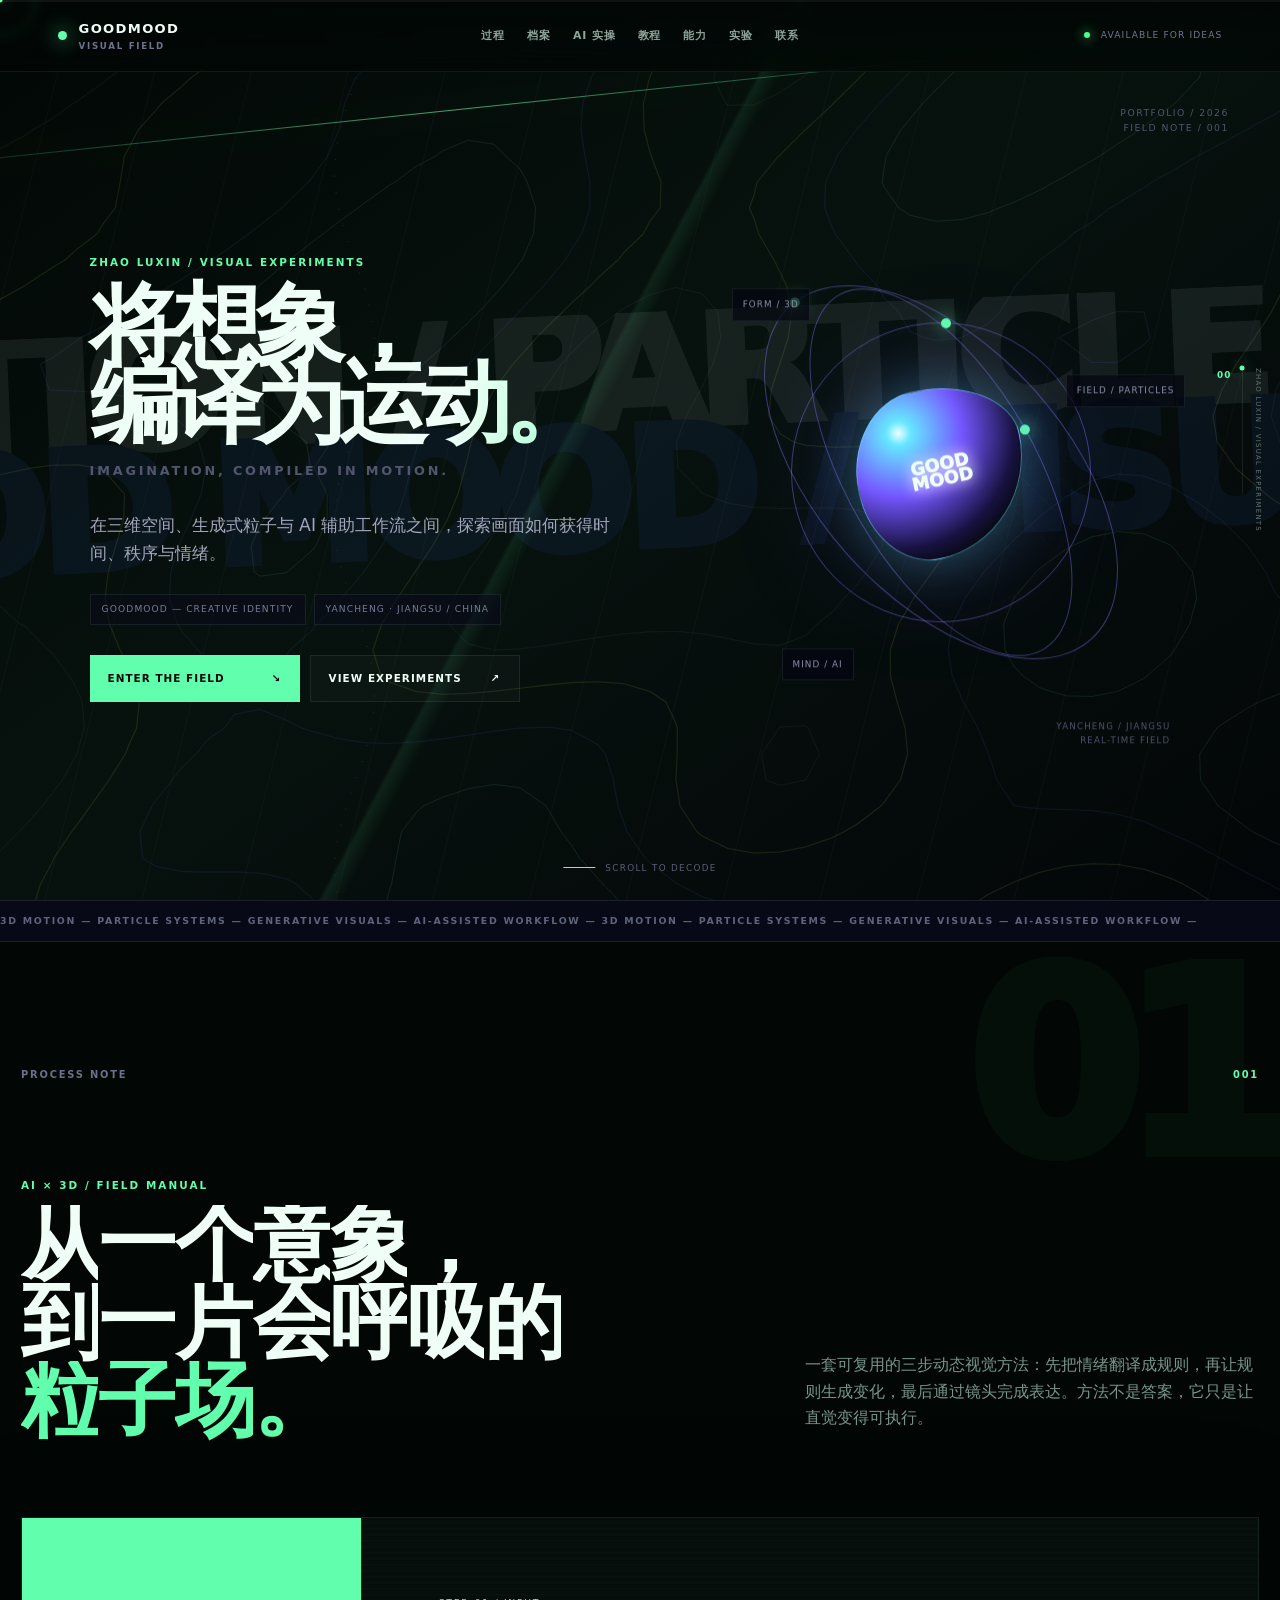
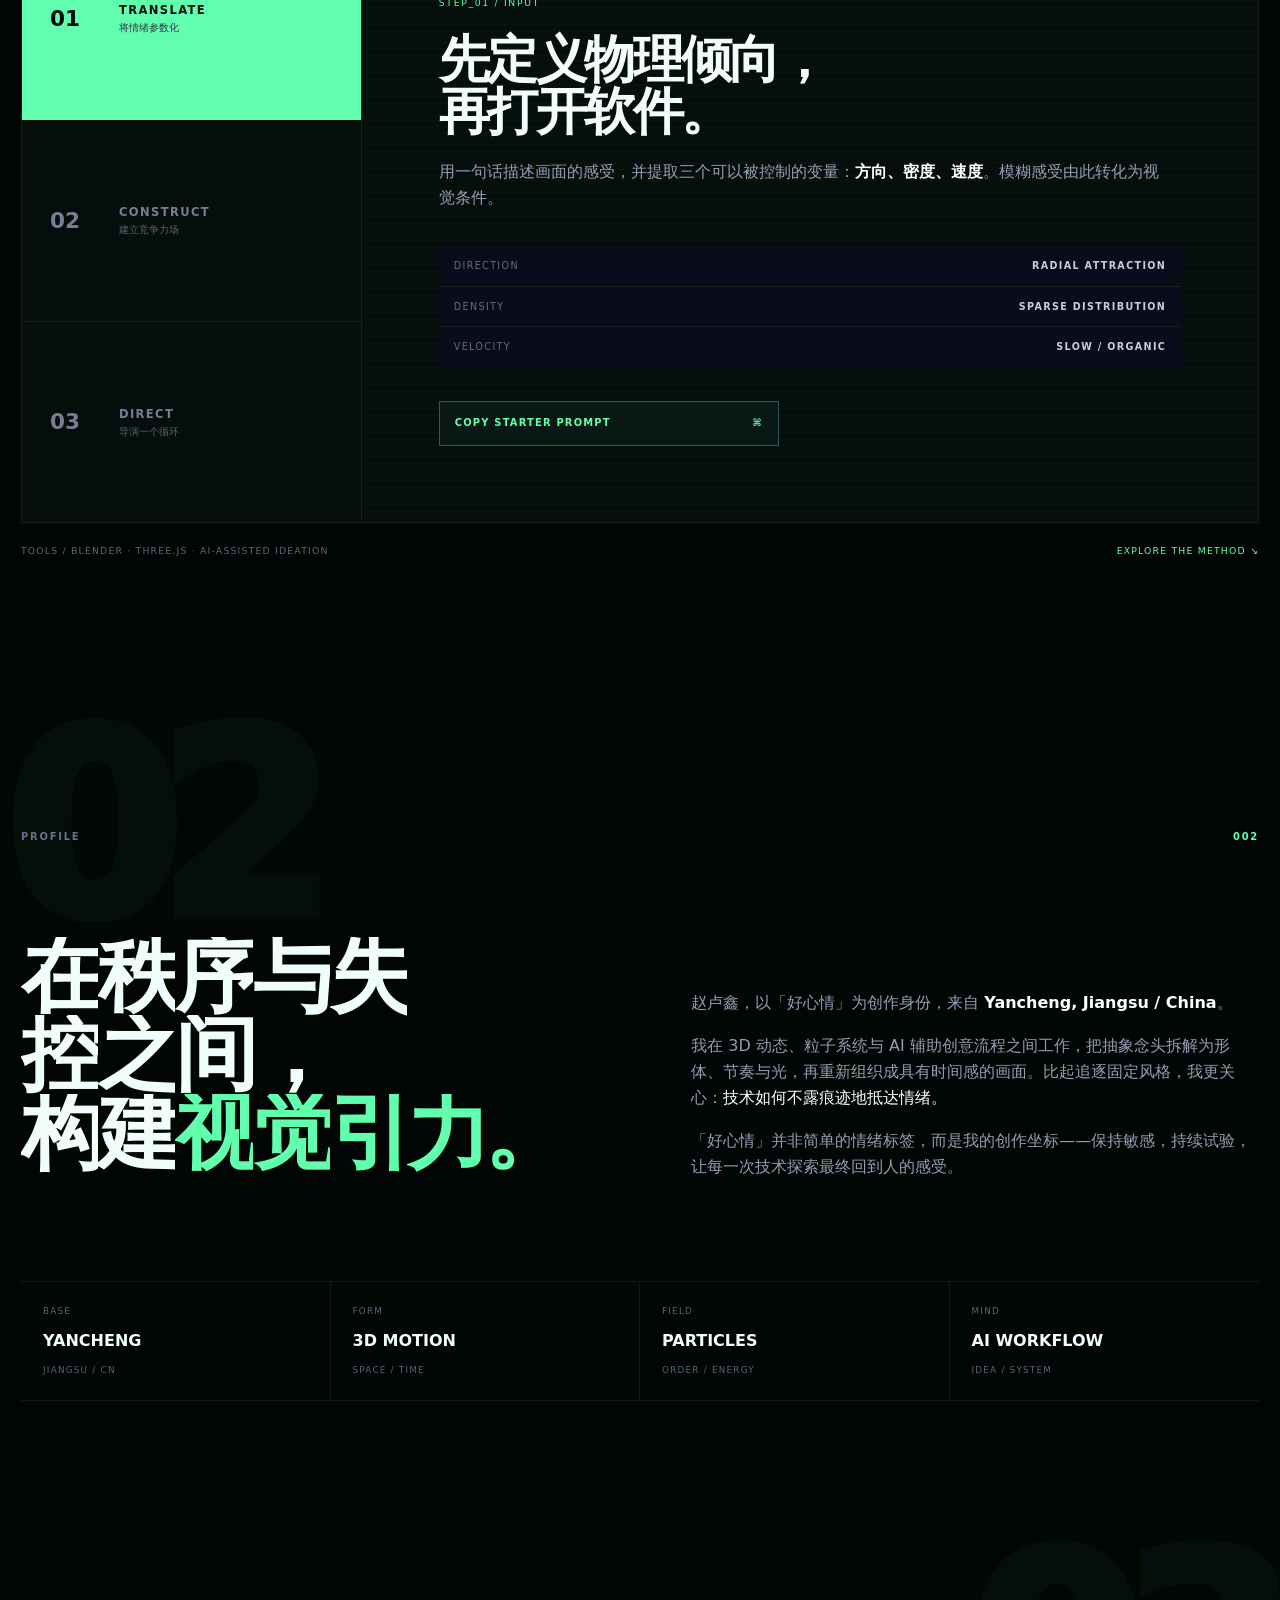
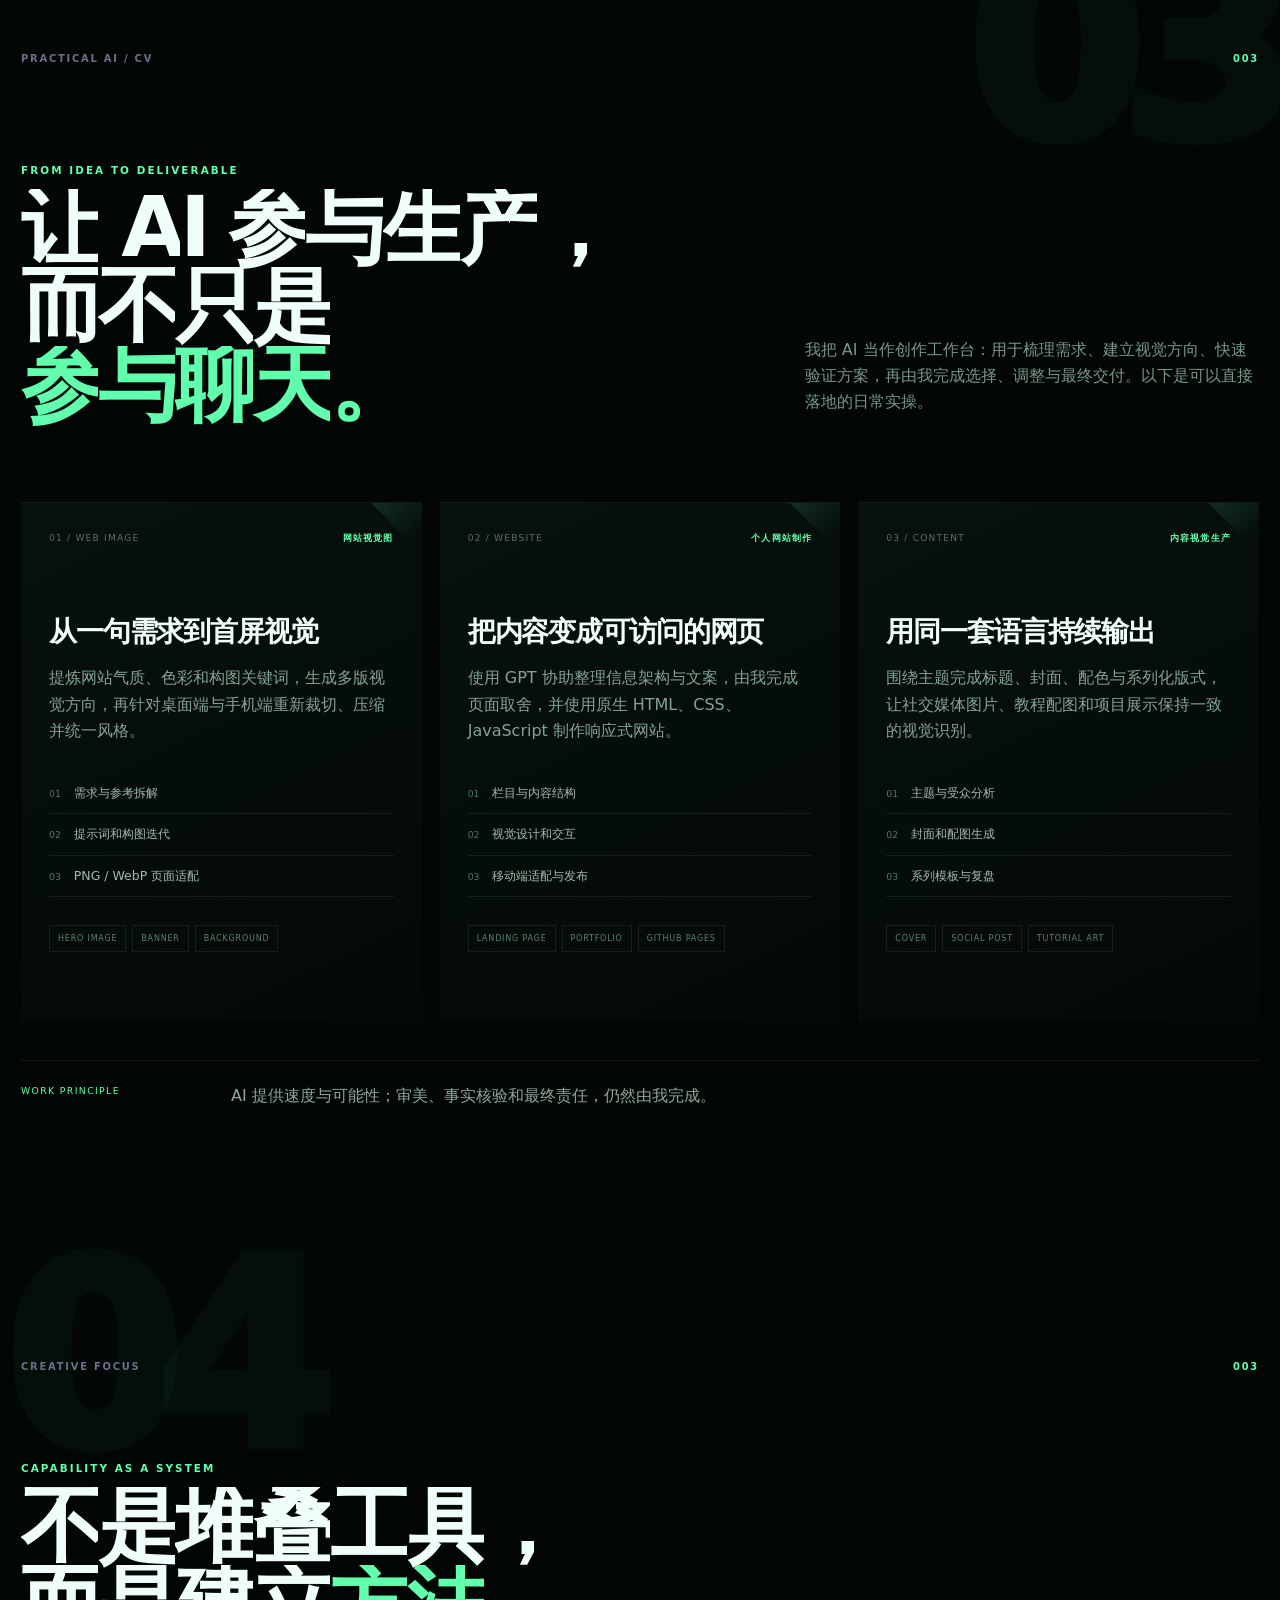
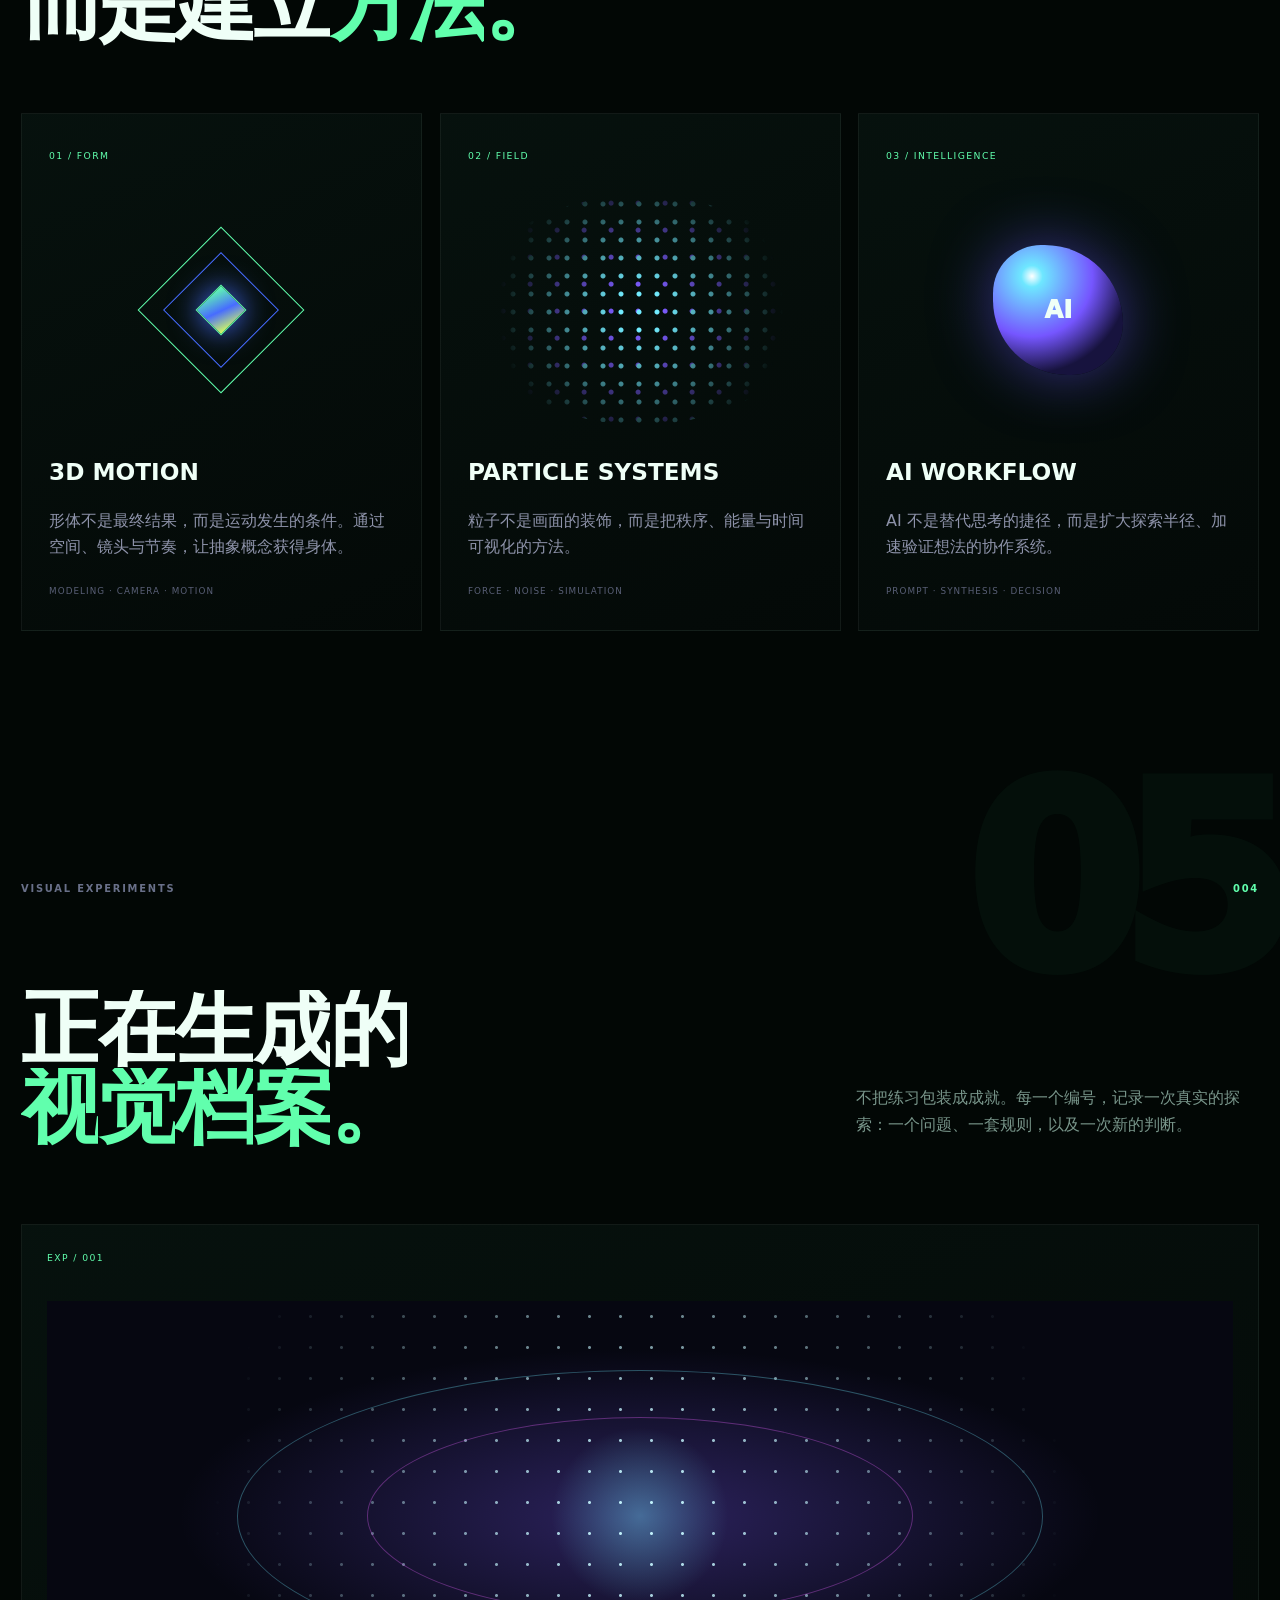
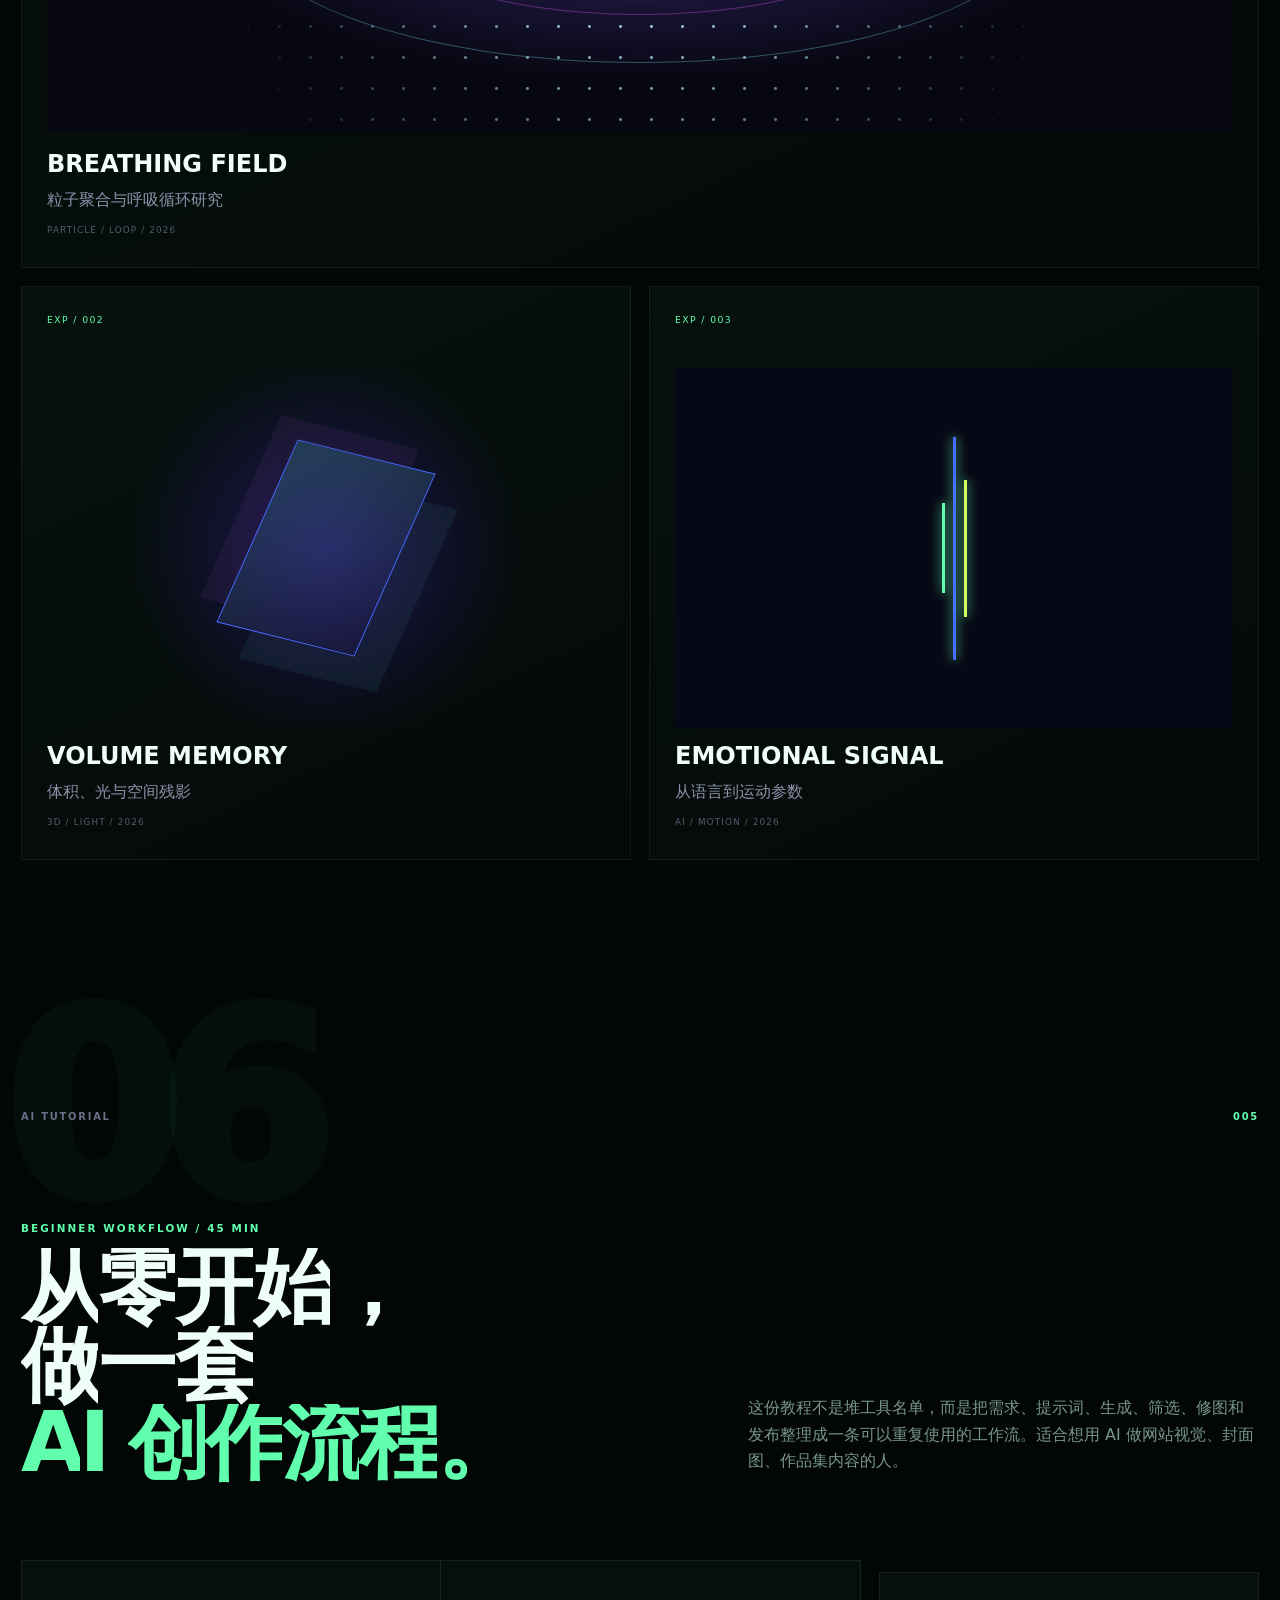
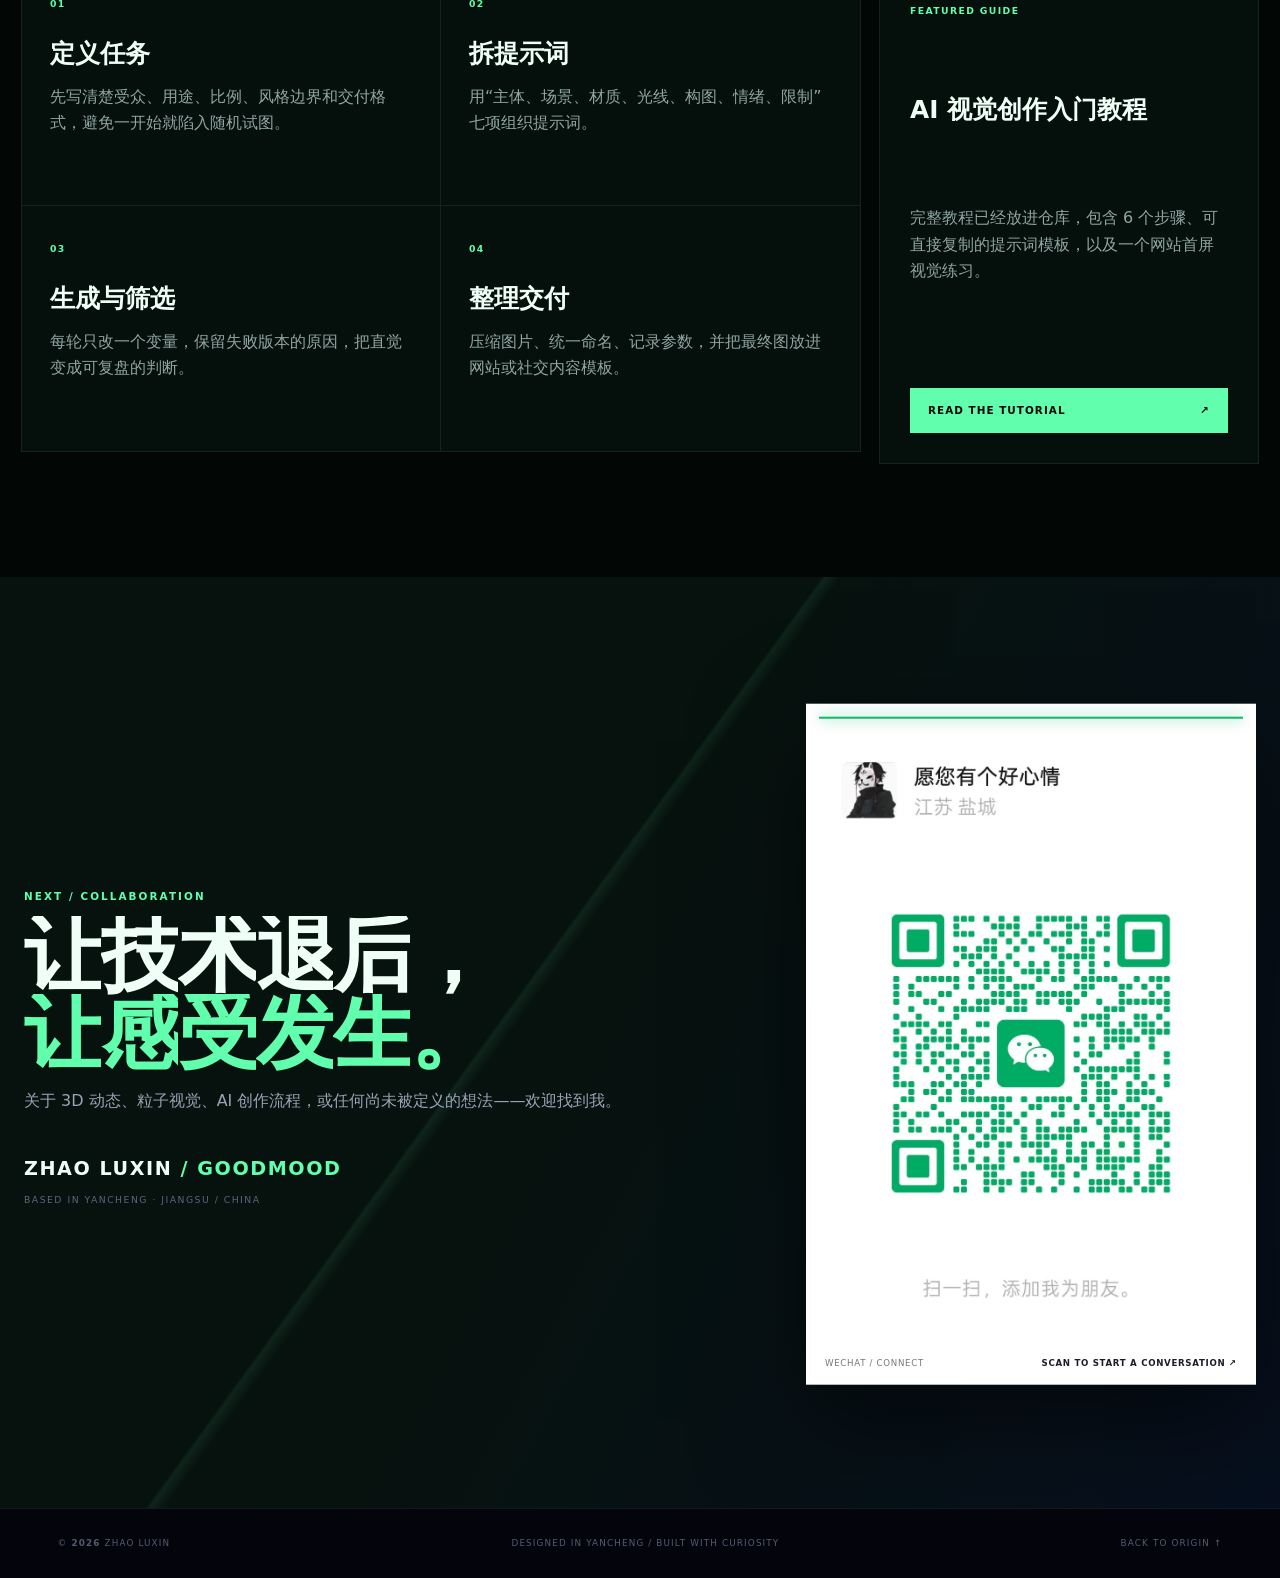
==== index.html @ c78c4f13 "Create living field background and scroll motion" ====
<!doctype html>
<html lang="zh-CN">
<head>
  <meta charset="utf-8"><meta name="viewport" content="width=device-width,initial-scale=1">
  <meta name="description" content="赵卢鑫（好心情）的视觉实验档案：3D 动态、粒子系统与 AI 辅助创作。">
  <meta name="theme-color" content="#020705"><title>好心情 — 赵卢鑫 / Visual Experiments</title><link rel="stylesheet" href="style.css"><link rel="stylesheet" href="tutorial.css"><link rel="stylesheet" href="effects.css">
</head>
<body>
<canvas id="field" aria-hidden="true"></canvas><div class="atmosphere" aria-hidden="true"></div><div class="grain" aria-hidden="true"></div><div class="progress"><span id="progressBar"></span></div><div class="cursor-aura"></div><div class="cursor-core"></div>
<header class="nav-shell"><a class="brand" href="#home"><span class="brand-signal"></span><span>GOODMOOD<small>VISUAL FIELD</small></span></a><button class="menu-toggle" type="button" aria-label="打开导航" aria-expanded="false"><span></span><span></span></button><nav><a href="#process">过程</a><a href="#profile">档案</a><a href="#ai-practice">AI 实操</a><a href="#ai-tutorial">教程</a><a href="#focus">能力</a><a href="#works">实验</a><a href="#contact">联系</a></nav><div class="nav-status"><i></i> AVAILABLE FOR IDEAS</div></header>
<main>
<section class="hero" id="home"><div class="kinetic" aria-hidden="true"><div>MOTION / PARTICLE / INTELLIGENCE /</div><div>GOOD MOOD / VISUAL EXPERIMENT /</div></div><div class="hero-index">PORTFOLIO / 2026<br>FIELD NOTE / 001</div>
<div class="hero-copy"><p class="overline hero-enter">ZHAO LUXIN / VISUAL EXPERIMENTS</p><h1 class="hero-enter">将想象，<br><em>编译为运动。</em></h1><p class="english hero-enter">IMAGINATION, COMPILED IN MOTION.</p><p class="hero-lead hero-enter">在三维空间、生成式粒子与 AI 辅助工作流之间，探索画面如何获得时间、秩序与情绪。</p><div class="hero-meta hero-enter"><span>GOODMOOD — CREATIVE IDENTITY</span><span>YANCHENG · JIANGSU / CHINA</span></div><div class="hero-actions hero-enter"><a class="button primary" href="#process">ENTER THE FIELD <b>↘</b></a><a class="button secondary" href="#works">VIEW EXPERIMENTS <b>↗</b></a></div></div>
<div class="field-stage hero-enter"><div class="stage-grid"></div><div class="orbit orbit-a"><i></i></div><div class="orbit orbit-b"><i></i></div><div class="orbit orbit-c"><i></i></div><div class="energy-core"><span>GOOD<br>MOOD</span></div><div class="stage-tag tag-a">FORM / 3D</div><div class="stage-tag tag-b">FIELD / PARTICLES</div><div class="stage-tag tag-c">MIND / AI</div><div class="stage-coordinate">YANCHENG / JIANGSU<br>REAL-TIME FIELD</div></div><a class="scroll-cue" href="#process"><span></span>SCROLL TO DECODE</a></section>
<div class="signal-strip"><div>3D MOTION — PARTICLE SYSTEMS — GENERATIVE VISUALS — AI-ASSISTED WORKFLOW — 3D MOTION — PARTICLE SYSTEMS — GENERATIVE VISUALS — AI-ASSISTED WORKFLOW — </div></div>
<section class="process section" id="process"><div class="section-label reveal"><span>PROCESS NOTE</span><b>001</b></div><div class="process-intro"><div class="reveal"><p class="overline">AI × 3D / FIELD MANUAL</p><h2>从一个意象，<br>到一片会呼吸的<strong>粒子场。</strong></h2></div><p class="reveal">一套可复用的三步动态视觉方法：先把情绪翻译成规则，再让规则生成变化，最后通过镜头完成表达。方法不是答案，它只是让直觉变得可执行。</p></div>
<div class="protocol reveal"><div class="protocol-nav" role="tablist"><button class="protocol-tab active" data-step="0" role="tab" aria-selected="true"><b>01</b><span>TRANSLATE<small>将情绪参数化</small></span></button><button class="protocol-tab" data-step="1" role="tab" aria-selected="false"><b>02</b><span>CONSTRUCT<small>建立竞争力场</small></span></button><button class="protocol-tab" data-step="2" role="tab" aria-selected="false"><b>03</b><span>DIRECT<small>导演一个循环</small></span></button></div>
<div class="protocol-screen"><div class="scanline"></div><article class="protocol-panel active" data-panel="0"><div class="panel-id">STEP_01 / INPUT</div><h3>先定义物理倾向，<br>再打开软件。</h3><p>用一句话描述画面的感受，并提取三个可以被控制的变量：<strong>方向、密度、速度</strong>。模糊感受由此转化为视觉条件。</p><div class="parameter-map"><span>DIRECTION <b>RADIAL ATTRACTION</b></span><span>DENSITY <b>SPARSE DISTRIBUTION</b></span><span>VELOCITY <b>SLOW / ORGANIC</b></span></div><button class="copy-trigger" data-copy="描述一个情绪意象，并将它转译为方向、密度、速度三个可控制的视觉参数。">COPY STARTER PROMPT <span>⌘</span></button></article>
<article class="protocol-panel" data-panel="1" hidden><div class="panel-id">STEP_02 / SYSTEM</div><h3>让秩序与噪声，<br>彼此竞争。</h3><p>在 Blender Geometry Nodes 或 Three.js 中组合三种基础作用力。先验证运动逻辑，再添加颜色与辉光，避免效果掩盖结构问题。</p><div class="force-diagram"><span>ATTRACTION<small>建立视觉中心</small></span><i>×</i><span>NOISE<small>打破机械秩序</small></span><i>×</i><span>DAMPING<small>控制运动节奏</small></span></div></article>
<article class="protocol-panel" data-panel="2" hidden><div class="panel-id">STEP_03 / OUTPUT</div><h3>真正高级的循环，<br>让人忘记它曾结束。</h3><p>镜头只保留一个主运动，粒子变化作为次级运动。输出 6–8 秒无缝循环，重点检查首尾两帧的速度、方向与密度是否连续。</p><div class="loop-meter"><span></span><i>00:00</i><i>00:08</i></div><div class="output-meta">OUTPUT / SEAMLESS LOOP · PARAMETER MAP · PROCESS NOTES</div></article></div></div><div class="process-footer reveal"><span>TOOLS / BLENDER · THREE.JS · AI-ASSISTED IDEATION</span><a href="#focus">EXPLORE THE METHOD ↘</a></div></section>
<section class="profile section" id="profile"><div class="section-label reveal"><span>PROFILE</span><b>002</b></div><div class="profile-grid"><h2 class="reveal">在秩序与失控之间，<br>构建<strong>视觉引力。</strong></h2><div class="profile-copy reveal"><p>赵卢鑫，以「好心情」为创作身份，来自 <b>Yancheng, Jiangsu / China</b>。</p><p>我在 3D 动态、粒子系统与 AI 辅助创意流程之间工作，把抽象念头拆解为形体、节奏与光，再重新组织成具有时间感的画面。比起追逐固定风格，我更关心：<em>技术如何不露痕迹地抵达情绪。</em></p><p>「好心情」并非简单的情绪标签，而是我的创作坐标——保持敏感，持续试验，让每一次技术探索最终回到人的感受。</p></div></div><div class="profile-stats reveal"><div><span>BASE</span><b>YANCHENG</b><small>JIANGSU / CN</small></div><div><span>FORM</span><b>3D MOTION</b><small>SPACE / TIME</small></div><div><span>FIELD</span><b>PARTICLES</b><small>ORDER / ENERGY</small></div><div><span>MIND</span><b>AI WORKFLOW</b><small>IDEA / SYSTEM</small></div></div></section>
<section class="ai-practice section" id="ai-practice"><div class="section-label reveal"><span>PRACTICAL AI / CV</span><b>003</b></div><div class="practice-head"><div class="reveal"><p class="overline">FROM IDEA TO DELIVERABLE</p><h2>让 AI 参与生产，<br>而不只是<strong>参与聊天。</strong></h2></div><p class="reveal">我把 AI 当作创作工作台：用于梳理需求、建立视觉方向、快速验证方案，再由我完成选择、调整与最终交付。以下是可以直接落地的日常实操。</p></div><div class="practice-grid"><article class="practice-card reveal"><div class="practice-top"><span>01 / WEB IMAGE</span><b>网站视觉图</b></div><h3>从一句需求到首屏视觉</h3><p>提炼网站气质、色彩和构图关键词，生成多版视觉方向，再针对桌面端与手机端重新裁切、压缩并统一风格。</p><ol><li>需求与参考拆解</li><li>提示词和构图迭代</li><li>PNG / WebP 页面适配</li></ol><div class="deliverables"><span>HERO IMAGE</span><span>BANNER</span><span>BACKGROUND</span></div></article><article class="practice-card reveal"><div class="practice-top"><span>02 / WEBSITE</span><b>个人网站制作</b></div><h3>把内容变成可访问的网页</h3><p>使用 GPT 协助整理信息架构与文案，由我完成页面取舍，并使用原生 HTML、CSS、JavaScript 制作响应式网站。</p><ol><li>栏目与内容结构</li><li>视觉设计和交互</li><li>移动端适配与发布</li></ol><div class="deliverables"><span>LANDING PAGE</span><span>PORTFOLIO</span><span>GITHUB PAGES</span></div></article><article class="practice-card reveal"><div class="practice-top"><span>03 / CONTENT</span><b>内容视觉生产</b></div><h3>用同一套语言持续输出</h3><p>围绕主题完成标题、封面、配色与系列化版式，让社交媒体图片、教程配图和项目展示保持一致的视觉识别。</p><ol><li>主题与受众分析</li><li>封面和配图生成</li><li>系列模板与复盘</li></ol><div class="deliverables"><span>COVER</span><span>SOCIAL POST</span><span>TUTORIAL ART</span></div></article></div><div class="practice-note reveal"><span>WORK PRINCIPLE</span><p>AI 提供速度与可能性；审美、事实核验和最终责任，仍然由我完成。</p></div></section><section class="focus section" id="focus"><div class="section-label reveal"><span>CREATIVE FOCUS</span><b>003</b></div><div class="focus-heading reveal"><p class="overline">CAPABILITY AS A SYSTEM</p><h2>不是堆叠工具，<br>而是建立<strong>方法。</strong></h2></div><div class="focus-cards"><article class="tilt-card reveal"><span class="card-num">01 / FORM</span><div class="form-object"><i></i><i></i><i></i></div><h3>3D MOTION</h3><p>形体不是最终结果，而是运动发生的条件。通过空间、镜头与节奏，让抽象概念获得身体。</p><small>MODELING · CAMERA · MOTION</small></article><article class="tilt-card reveal"><span class="card-num">02 / FIELD</span><div class="particle-object"></div><h3>PARTICLE SYSTEMS</h3><p>粒子不是画面的装饰，而是把秩序、能量与时间可视化的方法。</p><small>FORCE · NOISE · SIMULATION</small></article><article class="tilt-card reveal"><span class="card-num">03 / INTELLIGENCE</span><div class="mind-object"><i>AI</i></div><h3>AI WORKFLOW</h3><p>AI 不是替代思考的捷径，而是扩大探索半径、加速验证想法的协作系统。</p><small>PROMPT · SYNTHESIS · DECISION</small></article></div></section>
<section class="works section" id="works"><div class="section-label reveal"><span>VISUAL EXPERIMENTS</span><b>004</b></div><div class="works-heading reveal"><h2>正在生成的<br><strong>视觉档案。</strong></h2><p>不把练习包装成成就。每一个编号，记录一次真实的探索：一个问题、一套规则，以及一次新的判断。</p></div><div class="experiment-grid"><article class="experiment experiment-wide tilt-card reveal"><div class="exp-index">EXP / 001</div><div class="exp-visual nebula-visual"><div></div></div><h3>BREATHING FIELD</h3><p>粒子聚合与呼吸循环研究</p><span>PARTICLE / LOOP / 2026</span></article><article class="experiment tilt-card reveal"><div class="exp-index">EXP / 002</div><div class="exp-visual volume-visual"><i></i></div><h3>VOLUME MEMORY</h3><p>体积、光与空间残影</p><span>3D / LIGHT / 2026</span></article><article class="experiment tilt-card reveal"><div class="exp-index">EXP / 003</div><div class="exp-visual signal-visual"><i></i><i></i><i></i></div><h3>EMOTIONAL SIGNAL</h3><p>从语言到运动参数</p><span>AI / MOTION / 2026</span></article></div></section>
<section class="ai-tutorial section" id="ai-tutorial"><div class="section-label reveal"><span>AI TUTORIAL</span><b>005</b></div><div class="tutorial-head"><div class="reveal"><p class="overline">BEGINNER WORKFLOW / 45 MIN</p><h2>从零开始，<br>做一套<strong>AI 创作流程。</strong></h2></div><p class="reveal">这份教程不是堆工具名单，而是把需求、提示词、生成、筛选、修图和发布整理成一条可以重复使用的工作流。适合想用 AI 做网站视觉、封面图、作品集内容的人。</p></div><div class="tutorial-board reveal"><div class="tutorial-map"><article><span>01</span><h3>定义任务</h3><p>先写清楚受众、用途、比例、风格边界和交付格式，避免一开始就陷入随机试图。</p></article><article><span>02</span><h3>拆提示词</h3><p>用“主体、场景、材质、光线、构图、情绪、限制”七项组织提示词。</p></article><article><span>03</span><h3>生成与筛选</h3><p>每轮只改一个变量，保留失败版本的原因，把直觉变成可复盘的判断。</p></article><article><span>04</span><h3>整理交付</h3><p>压缩图片、统一命名、记录参数，并把最终图放进网站或社交内容模板。</p></article></div><aside class="tutorial-panel"><span>FEATURED GUIDE</span><h3>AI 视觉创作入门教程</h3><p>完整教程已经放进仓库，包含 6 个步骤、可直接复制的提示词模板，以及一个网站首屏视觉练习。</p><a class="button primary" href="ai-tutorial.html">READ THE TUTORIAL <b>↗</b></a></aside></div></section>
<section class="contact" id="contact"><div class="contact-copy reveal"><p class="overline">NEXT / COLLABORATION</p><h2>让技术退后，<br><strong>让感受发生。</strong></h2><p>关于 3D 动态、粒子视觉、AI 创作流程，或任何尚未被定义的想法——欢迎找到我。</p><div class="contact-signature">ZHAO LUXIN <span>/ GOODMOOD</span></div><div class="location">BASED IN YANCHENG · JIANGSU / CHINA</div></div><figure class="qr-card reveal"><div class="qr-scan"></div><img src="assets/wechat.jpg" alt="赵卢鑫的微信二维码"><figcaption><span>WECHAT / CONNECT</span><b>SCAN TO START A CONVERSATION ↗</b></figcaption></figure></section></main><footer><span>© <b id="year"></b> ZHAO LUXIN</span><span>DESIGNED IN YANCHENG / BUILT WITH CURIOSITY</span><a href="#home">BACK TO ORIGIN ↑</a></footer><div class="toast" role="status">PROMPT COPIED</div><script src="script.js"></script></body></html>
---- style.css ----
:root{--bg:#020809;--panel:#071719;--ink:#effffb;--muted:#789b94;--line:#65ffc72b;--cyan:#52ffb8;--violet:#2f7cff;--pink:#c7ff45;--grad:linear-gradient(110deg,var(--cyan),var(--violet) 52%,var(--pink))}*{box-sizing:border-box}html{scroll-behavior:smooth;scroll-padding-top:84px}body{margin:0;color:var(--ink);background:var(--bg);font-family:Inter,"Arial Black","Microsoft YaHei",system-ui,sans-serif;line-height:1.65;overflow-x:hidden}::selection{color:#050611;background:var(--cyan)}a{color:inherit;text-decoration:none}button{font:inherit}#field{position:fixed;z-index:-5;inset:0;width:100%;height:100%}.atmosphere{position:fixed;z-index:-4;inset:0;background:radial-gradient(ellipse 62% 55% at 82% 10%,#126bff52,transparent 64%),radial-gradient(ellipse 54% 48% at 4% 76%,#00ff9d2e,transparent 68%),radial-gradient(ellipse 35% 30% at 72% 90%,#9dff1830,transparent 72%),linear-gradient(155deg,#020809,#051419 48%,#020609);animation:atmosphere 18s ease-in-out infinite alternate}.grain{position:fixed;z-index:2;inset:0;pointer-events:none;opacity:.18;background-image:linear-gradient(#ffffff07 1px,transparent 1px),linear-gradient(90deg,#ffffff05 1px,transparent 1px);background-size:44px 44px;mask-image:radial-gradient(circle at 50% 42%,#000,transparent 78%);animation:gridDrift 22s linear infinite}.progress{position:fixed;z-index:100;top:0;width:100%;height:2px;background:#ffffff0d}.progress span{display:block;width:0;height:100%;background:var(--grad);box-shadow:0 0 18px var(--cyan)}.cursor-aura,.cursor-core{position:fixed;z-index:200;left:0;top:0;pointer-events:none;border-radius:50%;transform:translate(-50%,-50%)}.cursor-aura{width:136px;height:136px;background:radial-gradient(circle,#72ecff29,#7c5cff14 38%,transparent 70%);filter:blur(5px);mix-blend-mode:screen}.cursor-core{width:7px;height:7px;background:var(--cyan);box-shadow:0 0 16px var(--cyan)}.trail{position:fixed;z-index:199;width:4px;height:4px;border-radius:50%;background:var(--violet);pointer-events:none;animation:trailFade .7s forwards}
.nav-shell{position:fixed;z-index:60;top:0;width:100%;height:78px;padding:0 clamp(20px,4.5vw,76px);display:grid;grid-template-columns:1fr auto 1fr;align-items:center;border-bottom:1px solid #ffffff17;background:#020809b8;backdrop-filter:blur(20px)}.brand{display:flex;align-items:center;gap:12px;width:max-content;font-size:.82rem;font-weight:900;letter-spacing:.1em}.brand small{display:block;color:#6e738e;font-size:.54rem;letter-spacing:.2em}.brand-signal{width:9px;height:9px;border-radius:50%;background:var(--cyan);box-shadow:0 0 20px var(--cyan);animation:signal 2s infinite}nav{display:flex;gap:6px;padding:5px;border:1px solid var(--line);border-radius:99px;background:#0c0e20a3}nav a{padding:7px 14px;border-radius:99px;color:#a8acc0;font-size:.68rem;font-weight:800;letter-spacing:.08em;transition:.25s}nav a:hover{color:#07101a;background:var(--cyan)}.nav-status{justify-self:end;color:#71768f;font-size:.57rem;letter-spacing:.12em}.nav-status i{display:inline-block;width:6px;height:6px;margin-right:7px;border-radius:50%;background:#4cff91;box-shadow:0 0 12px #4cff91}.menu-toggle{display:none}
main{position:relative;z-index:3}.hero{position:relative;min-height:100vh;display:grid;grid-template-columns:minmax(0,1.05fr) minmax(440px,.95fr);gap:4vw;align-items:center;padding:126px clamp(24px,7vw,120px) 80px;isolation:isolate;overflow:hidden}.kinetic{position:absolute;z-index:-1;left:50%;top:48%;width:155vw;transform:translate(-50%,-50%) rotate(-2.5deg);opacity:.07;pointer-events:none;mask-image:linear-gradient(90deg,transparent,#000 12%,#000 88%,transparent)}.kinetic div{width:max-content;white-space:nowrap;font-size:clamp(86px,13vw,190px);font-weight:950;letter-spacing:-.07em;line-height:.72;animation:marquee 32s linear infinite}.kinetic div+div{color:var(--violet);animation-direction:reverse;animation-duration:39s}.hero-index{position:absolute;right:4vw;top:105px;color:#51566e;font-size:.58rem;letter-spacing:.16em;text-align:right}.hero-copy{z-index:2;max-width:810px}.overline{color:var(--cyan);font-size:.65rem;font-weight:900;letter-spacing:.2em}.hero h1{margin:16px 0 18px;font-size:clamp(4rem,7.8vw,8.2rem);line-height:.86;letter-spacing:-.08em}.hero h1 em,.section h2 strong,.contact h2 strong{font-style:normal;color:transparent;background:var(--grad);background-size:220% 100%;background-clip:text;animation:textFlow 6s ease-in-out infinite}.english{margin:0 0 30px;color:#52576f;font-size:clamp(.72rem,1vw,.95rem);font-weight:900;letter-spacing:.22em}.hero-lead{max-width:630px;color:#a2a6bb;font-size:clamp(.96rem,1.35vw,1.15rem)}.hero-meta{display:flex;flex-wrap:wrap;gap:8px;margin-top:26px}.hero-meta span{padding:7px 11px;border:1px solid var(--line);color:#777c96;background:#0a0c1b99;font-size:.57rem;letter-spacing:.12em}.hero-actions{display:flex;flex-wrap:wrap;gap:10px;margin-top:30px}.button{display:inline-flex;align-items:center;justify-content:space-between;gap:24px;min-width:210px;padding:14px 18px;border:1px solid var(--line);font-size:.65rem;font-weight:900;letter-spacing:.1em;transition:.25s}.button.primary{color:#020809;border:0;background:var(--grad);box-shadow:0 18px 46px #694dff47}.button.secondary{background:#ffffff06}.button:hover{transform:translateY(-4px);border-color:var(--cyan);box-shadow:0 18px 45px #3c41aa40}.hero-enter{opacity:0;transform:translateY(22px);animation:heroEnter .9s cubic-bezier(.16,.84,.22,1) forwards}.hero-copy .hero-enter:nth-child(2){animation-delay:.1s}.hero-copy .hero-enter:nth-child(3){animation-delay:.2s}.hero-copy .hero-enter:nth-child(4){animation-delay:.3s}.hero-copy .hero-enter:nth-child(5){animation-delay:.4s}.hero-copy .hero-enter:nth-child(6){animation-delay:.5s}
.field-stage{position:relative;z-index:2;height:min(620px,68vh);min-height:490px;perspective:1000px;transform-style:preserve-3d;transition:.2s}.stage-grid{position:absolute;inset:9%;border:1px solid var(--line);background:linear-gradient(#72ecff12 1px,transparent 1px),linear-gradient(90deg,#72ecff12 1px,transparent 1px);background-size:34px 34px;transform:rotateX(64deg) rotateZ(-21deg);mask-image:radial-gradient(circle,#000,transparent 70%);animation:gridPulse 5s infinite}.energy-core{position:absolute;left:50%;top:50%;display:grid;place-items:center;width:170px;height:170px;border:1px solid #72ecff7a;border-radius:43% 57% 61% 39%/52% 37% 63% 48%;background:radial-gradient(circle at 30% 22%,#eff,#66e7ff 7%,#7457ff 36%,#171240 66%,#090a18 76%);box-shadow:0 0 54px #5adcff57,0 0 130px #7048ff42;transform:translate(-50%,-50%) rotate(-12deg);animation:coreMorph 7s ease-in-out infinite}.energy-core span{font-size:1.1rem;font-weight:950;line-height:.85;text-align:center;text-shadow:0 0 16px #fff}.orbit{position:absolute;left:50%;top:50%;border:1px solid #897bff70;border-radius:50%}.orbit i{position:absolute;left:50%;top:-5px;width:10px;height:10px;border-radius:50%;background:var(--cyan);box-shadow:0 0 18px var(--cyan)}.orbit-a{width:300px;height:300px;margin:-150px;animation:orbitA 13s linear infinite}.orbit-b{width:410px;height:190px;margin:-95px -205px;transform:rotate(60deg);animation:orbitB 17s linear infinite}.orbit-c{width:250px;height:450px;margin:-225px -125px;transform:rotate(-42deg);animation:orbitC 21s linear infinite}.stage-tag{position:absolute;padding:8px 10px;border:1px solid var(--line);background:#050611b8;color:#8d92aa;font-size:.55rem;letter-spacing:.12em}.tag-a{left:8%;top:20%}.tag-b{right:1%;top:34%}.tag-c{left:18%;bottom:16%}.stage-coordinate{position:absolute;right:4%;bottom:5%;color:#4f546c;font-size:.54rem;letter-spacing:.14em;text-align:right}.scroll-cue{position:absolute;left:50%;bottom:25px;display:flex;align-items:center;gap:10px;color:#595e76;font-size:.55rem;letter-spacing:.15em;transform:translateX(-50%)}.scroll-cue span{width:32px;height:1px;background:var(--cyan);animation:cue 2s infinite}.signal-strip{position:relative;z-index:5;overflow:hidden;border-block:1px solid #ffffff17;background:#080916}.signal-strip div{width:max-content;padding:12px 0;color:#5f647c;font-size:.59rem;font-weight:900;letter-spacing:.18em;animation:strip 28s linear infinite}
.section{position:relative;width:min(1240px,calc(100% - 42px));margin:auto;padding:125px 0;border-top:1px solid #ffffff1a}.section-label{display:flex;justify-content:space-between;margin-bottom:70px;color:#697089;font-size:.62rem;font-weight:900;letter-spacing:.18em}.section-label b{color:var(--cyan)}.section h2,.contact h2{margin:8px 0;font-size:clamp(3rem,6.5vw,6.8rem);line-height:.94;letter-spacing:-.07em}.process-intro{display:grid;grid-template-columns:1.2fr .8fr;gap:8vw;align-items:end}.process-intro>p{max-width:520px;color:var(--muted)}.protocol{display:grid;grid-template-columns:340px 1fr;min-height:560px;margin-top:70px;border:1px solid var(--line);background:#080a18b8;box-shadow:0 35px 120px #00000047;backdrop-filter:blur(14px)}.protocol-nav{display:grid;border-right:1px solid var(--line)}.protocol-tab{display:grid;grid-template-columns:54px 1fr;align-items:center;gap:15px;padding:28px;color:#777d96;text-align:left;border:0;border-bottom:1px solid var(--line);background:transparent;cursor:pointer;transition:.25s}.protocol-tab:last-child{border-bottom:0}.protocol-tab b{font-size:1.35rem}.protocol-tab span{font-size:.72rem;font-weight:900;letter-spacing:.12em}.protocol-tab small{display:block;color:#5d6279;font-weight:500;letter-spacing:0}.protocol-tab.active{color:#020809;background:var(--cyan)}.protocol-tab.active small{color:#29374a}.protocol-screen{position:relative;overflow:hidden;padding:clamp(35px,6vw,82px)}.scanline{position:absolute;inset:0;background:repeating-linear-gradient(0deg,transparent 0 4px,#72ecff05 5px 6px);animation:scan 9s linear infinite}.protocol-panel{position:relative;z-index:1}.panel-id{color:var(--cyan);font-size:.58rem;letter-spacing:.18em}.protocol-panel h3{margin:22px 0;font-size:clamp(2rem,4vw,4.2rem);line-height:1.02;letter-spacing:-.05em}.protocol-panel>p{max-width:720px;color:#999eb5}.protocol-panel strong{color:#fff}.parameter-map{display:grid;gap:1px;margin:34px 0;background:var(--line)}.parameter-map span{display:flex;justify-content:space-between;padding:12px 15px;color:#636a84;background:#0a0c1b;font-size:.6rem;letter-spacing:.14em}.parameter-map b{color:#c8cce0}.copy-trigger{display:flex;justify-content:space-between;width:min(340px,100%);padding:13px 15px;color:var(--cyan);border:1px solid #72ecff4d;background:#72ecff0a;font-size:.62rem;font-weight:900;letter-spacing:.12em;cursor:pointer}.copy-trigger:hover{color:#020809;background:var(--cyan)}.force-diagram{display:grid;grid-template-columns:1fr auto 1fr auto 1fr;gap:15px;align-items:center;margin-top:50px}.force-diagram span{padding:25px 15px;border:1px solid var(--line);font-size:.68rem;text-align:center}.force-diagram small{display:block;color:#646a82}.force-diagram i{color:var(--cyan)}.loop-meter{position:relative;height:72px;margin:55px 0 25px;border-bottom:1px solid var(--line)}.loop-meter span{position:absolute;bottom:-2px;width:18%;height:3px;background:var(--grad);animation:meter 4s ease-in-out infinite}.loop-meter i{position:absolute;bottom:10px;color:#5f657d;font-size:.6rem;font-style:normal}.loop-meter i:last-child{right:0}.output-meta{color:#6a7088;font-size:.6rem;letter-spacing:.14em}.process-footer{display:flex;justify-content:space-between;padding:20px 0;color:#5f657e;font-size:.58rem;letter-spacing:.13em}.process-footer a{color:var(--cyan)}
.profile-grid{display:grid;grid-template-columns:1fr 1fr;gap:8vw}.profile-copy{padding-top:45px;color:#969bb2}.profile-copy b,.profile-copy em{color:#fff;font-style:normal}.profile-stats{display:grid;grid-template-columns:repeat(4,1fr);margin-top:85px;border-block:1px solid var(--line)}.profile-stats div{padding:22px;border-right:1px solid var(--line)}.profile-stats div:last-child{border:0}.profile-stats span,.profile-stats small{display:block;color:#5c6279;font-size:.55rem;letter-spacing:.14em}.profile-stats b{display:block;margin:9px 0;font-size:1rem}.focus-cards{display:grid;grid-template-columns:repeat(3,1fr);gap:18px;margin-top:70px}.tilt-card{transform-style:preserve-3d;will-change:transform;transition:transform .25s,border-color .25s}.focus-cards article{min-height:510px;padding:27px;border:1px solid var(--line);background:linear-gradient(150deg,#131631d1,#080915cc);overflow:hidden}.focus-cards article:hover{border-color:#72ecff80}.card-num{color:var(--cyan);font-size:.58rem;letter-spacing:.15em}.focus-cards h3{margin:24px 0 10px;font-size:1.45rem}.focus-cards p{color:#8e93aa}.focus-cards small{color:#595f76;font-size:.55rem;letter-spacing:.12em}.form-object,.particle-object,.mind-object{height:230px;margin:28px 0;display:grid;place-items:center;transform:translateZ(28px)}.form-object{position:relative}.form-object i{position:absolute;width:118px;height:118px;border:1px solid var(--cyan);transform:rotate(45deg);animation:formSpin 9s linear infinite}.form-object i:nth-child(2){width:82px;height:82px;border-color:var(--violet);animation-direction:reverse}.form-object i:nth-child(3){width:36px;height:36px;background:var(--grad);box-shadow:0 0 30px var(--violet)}.particle-object{border-radius:50%;background:radial-gradient(circle,#72ecff 0 2px,transparent 3px),radial-gradient(circle at 30% 30%,#7c5cff 0 2px,transparent 3px);background-size:18px 18px,27px 27px;mask-image:radial-gradient(circle,#000 10%,transparent 69%);animation:particleRotate 12s linear infinite}.mind-object i{display:grid;place-items:center;width:130px;height:130px;border-radius:38% 62% 41% 59%;background:radial-gradient(circle at 30% 24%,#fff,#6ee7ff 8%,#7556ff 45%,#17133e 72%);box-shadow:0 0 60px #6553ff80;font-style:normal;font-size:1.5rem;font-weight:950;animation:mindMorph 6s infinite}
.works-heading{display:grid;grid-template-columns:1fr .55fr;gap:8vw;align-items:end}.works-heading p{color:var(--muted)}.experiment-grid{display:grid;grid-template-columns:repeat(2,1fr);gap:18px;margin-top:70px}.experiment{position:relative;min-height:560px;padding:25px;border:1px solid var(--line);background:#0a0c1c;overflow:hidden}.experiment-wide{grid-column:1/-1}.exp-index{color:var(--cyan);font-size:.58rem;letter-spacing:.15em}.exp-visual{position:relative;height:360px;margin:25px 0;overflow:hidden;background:#070815}.experiment-wide .exp-visual{height:430px}.experiment h3{margin:0;font-size:1.5rem}.experiment p{margin:2px 0;color:#8c91aa}.experiment>span{color:#555b73;font-size:.55rem;letter-spacing:.13em}.nebula-visual{background:radial-gradient(circle,#72ecff5c,transparent 14%),radial-gradient(ellipse,#7c5cff52,transparent 55%),#060711}.nebula-visual:before,.nebula-visual:after{content:"";position:absolute;inset:16%;border:1px solid #72ecff52;border-radius:50%;animation:nebulaSpin 15s linear infinite}.nebula-visual:after{inset:27%;border-color:#e660ff57;animation-direction:reverse;animation-duration:9s}.nebula-visual div{position:absolute;inset:0;background-image:radial-gradient(circle,#c6f7ff 0 1px,transparent 2px);background-size:31px 31px;mask-image:radial-gradient(circle,#000,transparent 68%);animation:particleRotate 18s linear infinite}.volume-visual{display:grid;place-items:center;background:radial-gradient(circle,#1c1652,transparent 60%)}.volume-visual i{width:140px;height:200px;border:1px solid var(--violet);background:linear-gradient(145deg,#72ecff33,#7c5cff14);box-shadow:35px 30px 0 #72ecff0f,-25px -20px 0 #e660ff0f;transform:rotate(24deg) skewY(-10deg);animation:volumeFloat 6s infinite}.signal-visual{display:flex;align-items:center;justify-content:center;gap:8px}.signal-visual i{width:3px;height:25%;background:var(--cyan);box-shadow:0 0 12px var(--cyan);animation:signalBar 1.5s infinite}.signal-visual i:nth-child(2){height:62%;background:var(--violet);animation-delay:.2s}.signal-visual i:nth-child(3){height:38%;background:var(--pink);animation-delay:.4s}
.contact{position:relative;z-index:5;display:grid;grid-template-columns:1fr minmax(330px,450px);gap:8vw;align-items:center;padding:125px max(24px,calc((100vw - 1240px)/2));border-top:1px solid var(--line);background:linear-gradient(135deg,#0f122af0,#0d0823f5)}.contact-copy>p:not(.overline){max-width:650px;color:#9ca1b6}.contact-signature{margin-top:38px;font-size:1.2rem;font-weight:900;letter-spacing:.08em}.contact-signature span{color:var(--cyan)}.location{margin-top:8px;color:#5e647b;font-size:.58rem;letter-spacing:.16em}.qr-card{position:relative;margin:0;padding:13px;background:#fff;box-shadow:0 35px 100px #0000008c;transform:rotate(1.4deg);transition:.3s}.qr-card:hover{transform:rotate(0) scale(1.015)}.qr-card img{display:block;width:100%}.qr-card figcaption{display:flex;justify-content:space-between;padding:11px 6px 2px;color:#1b1d2c;font-size:.54rem;letter-spacing:.08em}.qr-card figcaption span{color:#777}.qr-scan{position:absolute;z-index:2;left:13px;right:13px;top:13px;height:2px;background:#11b769;box-shadow:0 0 14px #11b769;animation:qrScan 3.4s infinite}footer{position:relative;z-index:5;display:flex;justify-content:space-between;padding:27px clamp(20px,4.5vw,76px);color:#555b72;border-top:1px solid var(--line);background:#04050c;font-size:.55rem;letter-spacing:.13em}.reveal{opacity:0;transform:translateY(30px);transition:.85s cubic-bezier(.16,.84,.22,1)}.reveal.visible{opacity:1;transform:none}.toast{position:fixed;z-index:120;left:50%;bottom:25px;padding:11px 18px;color:#020809;background:var(--cyan);font-size:.6rem;font-weight:900;letter-spacing:.12em;transform:translate(-50%,30px);opacity:0;transition:.3s}.toast.show{transform:translate(-50%);opacity:1}
@keyframes atmosphere{to{filter:hue-rotate(14deg);transform:scale(1.04)}}@keyframes gridDrift{to{background-position:44px 44px}}@keyframes signal{50%{opacity:.35;transform:scale(.72)}}@keyframes trailFade{to{opacity:0;transform:scale(.1)}}@keyframes marquee{to{transform:translateX(-50%)}}@keyframes strip{to{transform:translateX(-50%)}}@keyframes textFlow{50%{background-position:100% 50%}}@keyframes heroEnter{to{opacity:1;transform:none}}@keyframes gridPulse{50%{opacity:.42;transform:rotateX(64deg) rotateZ(-21deg) scale(.94)}}@keyframes coreMorph{50%{border-radius:61% 39% 42% 58%/35% 58% 42% 65%;transform:translate(-50%,-50%) rotate(18deg) scale(1.07)}}@keyframes orbitA{to{transform:rotate(360deg)}}@keyframes orbitB{to{transform:rotate(420deg)}}@keyframes orbitC{to{transform:rotate(318deg)}}@keyframes cue{50%{transform:scaleX(.35)}}@keyframes scan{to{background-position:0 120px}}@keyframes meter{50%{left:82%}}@keyframes formSpin{to{transform:rotate(405deg)}}@keyframes particleRotate{to{transform:rotate(360deg)}}@keyframes mindMorph{50%{border-radius:61% 39% 63% 37%;transform:translateY(-8px) rotate(8deg)}}@keyframes nebulaSpin{to{transform:rotate(360deg) scale(1.05)}}@keyframes volumeFloat{50%{transform:rotate(18deg) skewY(-10deg) translateY(-15px)}}@keyframes signalBar{50%{height:72%}}@keyframes qrScan{50%{top:calc(100% - 65px)}}
@media(max-width:1050px){.nav-shell{grid-template-columns:1fr auto}.nav-status{display:none}.hero{grid-template-columns:1fr;padding-top:150px}.field-stage{height:520px}.process-intro,.profile-grid,.works-heading{grid-template-columns:1fr}.protocol{grid-template-columns:280px 1fr}.profile-stats{grid-template-columns:1fr 1fr}.focus-cards{grid-template-columns:1fr}.experiment-grid{grid-template-columns:1fr}.contact{grid-template-columns:1fr}.qr-card{max-width:430px}}@media(max-width:760px){.cursor-aura,.cursor-core{display:none}.nav-shell{height:68px;padding:0 20px}.menu-toggle{display:grid;gap:6px;padding:10px;border:0;background:none}.menu-toggle span{display:block;width:23px;height:2px;background:#fff;transition:.25s}.menu-toggle.active span:first-child{transform:translateY(4px) rotate(45deg)}.menu-toggle.active span:last-child{transform:translateY(-4px) rotate(-45deg)}nav{position:absolute;top:68px;right:18px;display:grid;width:min(280px,calc(100vw - 36px));padding:12px;border-radius:0;background:#090b19f7;opacity:0;transform:translateY(-8px);pointer-events:none;transition:.25s}nav.open{opacity:1;transform:none;pointer-events:auto}nav a{padding:11px}.hero{padding:118px 20px 80px}.hero h1{font-size:clamp(3.7rem,16vw,5.8rem)}.hero-index{display:none}.field-stage{min-height:400px;height:420px}.energy-core{width:130px;height:130px}.orbit-a{width:230px;height:230px;margin:-115px}.orbit-b{width:310px;height:150px;margin:-75px -155px}.orbit-c{width:190px;height:340px;margin:-170px -95px}.section{width:calc(100% - 32px);padding:88px 0}.section-label{margin-bottom:45px}.process-intro>p{margin-top:30px}.protocol{display:block;margin-top:45px}.protocol-nav{grid-template-columns:repeat(3,1fr);border-right:0;border-bottom:1px solid var(--line)}.protocol-tab{display:block;padding:15px 8px;text-align:center;border-bottom:0;border-right:1px solid var(--line)}.protocol-tab b,.protocol-tab span{display:block}.protocol-tab small{display:none}.protocol-screen{min-height:610px;padding:30px 22px}.parameter-map span{display:grid}.force-diagram{grid-template-columns:1fr}.force-diagram i{display:none}.process-footer{display:grid}.profile-stats{grid-template-columns:1fr}.profile-stats div{border-right:0;border-bottom:1px solid var(--line)}.focus-cards,.experiment-grid{margin-top:45px}.experiment,.experiment-wide{grid-column:auto;min-height:500px}.experiment-wide .exp-visual,.exp-visual{height:320px}.contact{padding:88px 20px}.qr-card{width:100%}footer{display:grid;gap:7px;text-align:center}.kinetic{width:220vw}}@media(prefers-reduced-motion:reduce){html{scroll-behavior:auto}*{animation-duration:.01ms!important}.hero-enter,.reveal{opacity:1;transform:none}.trail{display:none}}.practice-head{display:grid;grid-template-columns:1.2fr .8fr;gap:8vw;align-items:end}.practice-head>p{color:var(--muted)}.practice-grid{display:grid;grid-template-columns:repeat(3,1fr);gap:18px;margin-top:70px}.practice-card{position:relative;min-height:520px;padding:28px;border:1px solid var(--line);background:linear-gradient(155deg,#0b1b1aeb,#071013e8);overflow:hidden}.practice-card:before{content:"";position:absolute;right:-60px;top:-60px;width:180px;height:180px;border-radius:50%;background:radial-gradient(circle,#52ffb833,transparent 68%);transition:.4s}.practice-card:hover:before{transform:scale(1.5)}.practice-card:hover{border-color:#52ffb87a}.practice-top{display:flex;justify-content:space-between;color:#596f6d;font-size:.57rem;letter-spacing:.13em}.practice-top b{color:var(--cyan)}.practice-card h3{margin:70px 0 18px;font-size:clamp(1.5rem,2.2vw,2.2rem);line-height:1.12;letter-spacing:-.04em}.practice-card>p{color:#84a19b}.practice-card ol{margin:28px 0;padding:0;list-style:none;counter-reset:steps}.practice-card li{counter-increment:steps;padding:10px 0;border-bottom:1px solid var(--line);color:#a3bab5;font-size:.78rem}.practice-card li:before{content:"0" counter(steps);margin-right:13px;color:#4f766e;font-size:.58rem}.deliverables{display:flex;flex-wrap:wrap;gap:6px;margin-top:28px}.deliverables span{padding:6px 8px;border:1px solid var(--line);color:#5f7f78;font-size:.5rem;letter-spacing:.1em}.practice-note{display:grid;grid-template-columns:180px 1fr;gap:30px;align-items:start;margin-top:38px;padding-top:22px;border-top:1px solid var(--line)}.practice-note span{color:var(--cyan);font-size:.58rem;letter-spacing:.15em}.practice-note p{margin:0;color:#8fa6a1}@media(max-width:1050px){.practice-grid{grid-template-columns:1fr}.practice-card{min-height:auto}}@media(max-width:760px){.practice-head{grid-template-columns:1fr}.practice-head>p{margin-top:25px}.practice-grid{margin-top:45px}.practice-note{grid-template-columns:1fr}}
---- tutorial.css ----
.tutorial-head{display:grid;grid-template-columns:1.1fr .9fr;gap:8vw;align-items:end}.tutorial-head>p{color:var(--muted)}.tutorial-board{display:grid;grid-template-columns:1fr minmax(300px,380px);gap:18px;margin-top:70px}.tutorial-map{display:grid;grid-template-columns:repeat(2,1fr);border:1px solid var(--line);background:#071113cc}.tutorial-map article{min-height:245px;padding:28px;border-right:1px solid var(--line);border-bottom:1px solid var(--line)}.tutorial-map article:nth-child(2n){border-right:0}.tutorial-map article:nth-last-child(-n+2){border-bottom:0}.tutorial-map span,.tutorial-panel span{color:var(--cyan);font-size:.58rem;font-weight:900;letter-spacing:.15em}.tutorial-map h3,.tutorial-panel h3{margin:24px 0 12px;font-size:1.55rem;line-height:1.12}.tutorial-map p,.tutorial-panel p{color:#8fa6a1}.tutorial-panel{display:flex;flex-direction:column;justify-content:space-between;min-height:100%;padding:30px;border:1px solid var(--line);background:linear-gradient(150deg,#13221fd9,#080915d9);box-shadow:0 35px 100px #0000003d}.tutorial-panel .button{margin-top:34px;width:100%}
.tutorial-page .section{border-top:1px solid var(--line)}.tutorial-hero{position:relative;min-height:100vh;display:grid;grid-template-columns:minmax(0,1fr) minmax(320px,480px);gap:7vw;align-items:center;padding:140px clamp(24px,7vw,120px) 86px;overflow:hidden}.tutorial-hero h1{margin:18px 0;font-size:clamp(3.5rem,7vw,7.4rem);line-height:.9;letter-spacing:-.07em}.tutorial-hero h1 strong{font-style:normal;color:transparent;background:var(--grad);background-size:220% 100%;background-clip:text;animation:textFlow 6s ease-in-out infinite}.tutorial-hero-copy>p:not(.overline){max-width:650px;color:#a2a6bb}.tutorial-console{display:grid;gap:13px;padding:28px;border:1px solid var(--line);background:#071113d9;box-shadow:0 35px 110px #00000059;transform-style:preserve-3d}.tutorial-console span{color:var(--cyan);font-size:.58rem;font-weight:900;letter-spacing:.16em}.tutorial-console i{display:block;padding:13px 14px;border:1px solid #65ffc71f;color:#a9bfb9;background:#020809a3;font-style:normal;font-size:.78rem;letter-spacing:.04em}
.guide-layout{display:grid;grid-template-columns:250px 1fr;gap:5vw;align-items:start}.guide-toc{position:sticky;top:100px;display:grid;gap:8px}.guide-toc a{padding:11px 13px;border:1px solid var(--line);color:#789b94;background:#07111399;font-size:.66rem;font-weight:900;letter-spacing:.1em}.guide-toc a:hover{color:#020809;background:var(--cyan)}.guide-content{display:grid;gap:55px}.guide-content section{padding-bottom:55px;border-bottom:1px solid var(--line)}.guide-content h2{margin:12px 0;font-size:clamp(2.2rem,4.8vw,4.9rem);line-height:.96;letter-spacing:-.06em}.guide-content p{color:#a2b7b1}.guide-list{display:grid;gap:1px;margin-top:26px;background:var(--line)}.guide-list span{padding:13px 15px;background:#071113;color:#a4bbb5}.guide-content pre{overflow:auto;margin:28px 0 0;padding:22px;border:1px solid var(--line);background:#020809;color:#c4fff0;font-size:.84rem;line-height:1.7}
@media(max-width:1050px){.tutorial-head,.tutorial-board,.tutorial-hero,.guide-layout{grid-template-columns:1fr}.guide-toc{position:static;grid-template-columns:repeat(2,1fr)}}@media(max-width:760px){.tutorial-board{margin-top:45px}.tutorial-map{grid-template-columns:1fr}.tutorial-map article,.tutorial-map article:nth-child(2n),.tutorial-map article:nth-last-child(-n+2){border-right:0;border-bottom:1px solid var(--line)}.tutorial-map article:last-child{border-bottom:0}.tutorial-hero{padding:118px 20px 80px}.tutorial-console{padding:20px}.guide-toc{grid-template-columns:1fr}.guide-content pre{font-size:.72rem}.tutorial-panel{min-height:auto}}
---- effects.css ----
/* GOODMOOD / LIVING FIELD */
:root {
  --bg: #020705;
  --panel: #06100d;
  --ink: #effff7;
  --muted: #78958a;
  --line: #d8ffe814;
  --cyan: #61ffad;
  --violet: #476cff;
  --pink: #d7ff5c;
  --scene-rgb: 97 255 173;
  --page-progress: 0;
  --bg-y: 0px;
}

body {
  isolation: isolate;
  background: var(--bg);
}

#field {
  z-index: -2;
  opacity: .82;
  mix-blend-mode: screen;
  pointer-events: none;
}

.atmosphere {
  z-index: -4;
  overflow: hidden;
  background: linear-gradient(144deg, #020705 0%, #07120e 47%, #030608 100%);
  animation: none;
  transform: none;
}

.atmosphere::before {
  content: "";
  position: absolute;
  inset: -18%;
  background:
    linear-gradient(118deg, transparent 0 45.8%, rgb(var(--scene-rgb) / .08) 46%, transparent 46.8%),
    repeating-linear-gradient(104deg, transparent 0 45px, #effff706 46px, transparent 47px 94px);
  transform: translate3d(0, var(--bg-y), 0) rotate(.001deg);
  transition: background .8s ease;
  will-change: transform;
}

.atmosphere::after {
  content: "";
  position: absolute;
  top: calc(10% + var(--page-progress) * 78%);
  right: -12%;
  left: -12%;
  height: 1px;
  background: linear-gradient(90deg, transparent, rgb(var(--scene-rgb) / .62), transparent 76%);
  box-shadow: 0 0 38px rgb(var(--scene-rgb) / .22);
  transform: rotate(-6deg);
}

.grain {
  opacity: .055;
  background: repeating-linear-gradient(112deg, transparent 0 18px, #effff708 19px 20px);
  background-size: auto;
  mix-blend-mode: soft-light;
  mask-image: none;
  animation: none;
}

.progress span {
  width: 100%;
  transform: scaleX(var(--page-progress));
  transform-origin: left center;
  will-change: transform;
}

.nav-shell {
  height: 72px;
  border-bottom-color: #d8ffe812;
  background: linear-gradient(180deg, #020705ed, #020705b8);
  backdrop-filter: blur(16px) saturate(130%);
}

@media (min-width: 761px) {
  nav {
    gap: 22px;
    padding: 0;
    border: 0;
    border-radius: 0;
    background: none;
  }

  nav a {
    position: relative;
    padding: 8px 0;
    border-radius: 0;
    color: #8fa59c;
  }

  nav a::after {
    content: "";
    position: absolute;
    right: 0;
    bottom: 2px;
    left: 0;
    height: 1px;
    background: rgb(var(--scene-rgb));
    transform: scaleX(0);
    transform-origin: right;
    transition: transform .35s ease;
  }

  nav a:hover::after,
  nav a[aria-current="page"]::after {
    transform: scaleX(1);
    transform-origin: left;
  }

  nav a[aria-current="page"] {
    color: var(--ink);
    background: none;
  }
}

.section {
  --chapter-progress: 0;
  --view-shift: 0px;
  isolation: isolate;
  border-top: 0;
}

.section::before {
  content: "";
  position: absolute;
  top: 0;
  left: 0;
  width: min(210px, 23vw);
  height: 1px;
  background: linear-gradient(90deg, rgb(var(--scene-rgb) / .75), transparent);
  transform: scaleX(clamp(0, var(--chapter-progress) * 2, 1));
  transform-origin: left;
}

.section:nth-of-type(even)::before {
  right: 0;
  left: auto;
  transform-origin: right;
}

.section::after {
  content: attr(data-chapter);
  position: absolute;
  z-index: -1;
  top: 34px;
  right: -.035em;
  color: rgb(var(--scene-rgb) / .035);
  font-size: clamp(9rem, 20vw, 19rem);
  font-weight: 950;
  line-height: .8;
  letter-spacing: -.1em;
  transform: translateY(calc(var(--view-shift) * -.45));
  pointer-events: none;
}

.section:nth-of-type(odd)::after {
  right: auto;
  left: -.08em;
}

.section-label {
  position: relative;
  padding-bottom: 14px;
}

.section-label::after {
  content: "";
  position: absolute;
  right: 0;
  bottom: 0;
  left: 0;
  height: 1px;
  background: linear-gradient(90deg, rgb(var(--scene-rgb) / .7), rgb(var(--scene-rgb) / .05));
  transform: scaleX(var(--chapter-progress));
  transform-origin: left;
}

.section h2,
.contact h2 {
  text-wrap: balance;
}

.section h2 strong,
.contact h2 strong {
  color: rgb(var(--scene-rgb));
  background: none;
  background-clip: initial;
  -webkit-text-fill-color: currentColor;
  animation: none;
}

.hero h1 em {
  background-image: linear-gradient(110deg, #effff7 0 34%, var(--cyan) 58%, #7ba8ff 100%);
}

@media (min-width: 1051px) {
  .hero h1 {
    font-size: clamp(4rem, 7vw, 7.4rem);
  }

  .split-title strong {
    white-space: nowrap;
  }
}

.button.primary {
  color: #020705;
  background: rgb(var(--scene-rgb));
  box-shadow: none;
}

.button:hover {
  box-shadow: none;
}

.button b {
  transition: transform .3s ease;
}

.button:hover b {
  transform: translate(4px, -2px);
}

.protocol {
  background: #06100de6;
  backdrop-filter: none;
}

.practice-card,
.focus-cards article,
.experiment {
  border-color: #d8ffe810;
  background: linear-gradient(155deg, #07130fe8, #040a08e8);
  box-shadow: none;
}

.practice-card {
  border-width: 1px 0 0;
}

.practice-card::before {
  top: 0;
  right: 0;
  width: 78px;
  height: 78px;
  border-radius: 0;
  background: linear-gradient(135deg, rgb(var(--scene-rgb) / .18), transparent 66%);
  clip-path: polygon(35% 0, 100% 0, 100% 65%);
}

.practice-card:hover::before {
  transform: translate(-7px, 7px);
}

.practice-card:hover {
  border-color: rgb(var(--scene-rgb) / .55);
}

.focus-cards article:hover {
  border-color: rgb(var(--scene-rgb) / .48);
}

.tutorial-map,
.tutorial-panel {
  background: #06110ee3;
  box-shadow: none;
}

.contact {
  isolation: isolate;
  border-top: 0;
  background: linear-gradient(118deg, #07130ff5 0 46%, #071020f2 100%);
}

.contact::before {
  content: "";
  position: absolute;
  inset: 0;
  z-index: -1;
  background: linear-gradient(126deg, transparent 42%, rgb(var(--scene-rgb) / .08) 42.2%, transparent 43%);
  pointer-events: none;
}

.reveal {
  --reveal-x: 0px;
  --reveal-y: 38px;
  --parallax-y: 0px;
  opacity: 1;
  transform: none;
  transition: none;
}

.motion-ready .reveal {
  opacity: 0;
  translate: var(--reveal-x) calc(var(--reveal-y) + var(--parallax-y));
  scale: .992;
  transition:
    opacity .72s ease,
    translate 1s cubic-bezier(.16, .84, .22, 1),
    scale 1s cubic-bezier(.16, .84, .22, 1);
  transition-delay: var(--reveal-delay, 0ms);
}

.motion-ready .reveal.visible {
  opacity: 1;
  translate: 0 var(--parallax-y);
  scale: 1;
}

.section-label.reveal {
  --reveal-x: -24px;
  --reveal-y: 0px;
}

[data-parallax]:not(.reveal) {
  translate: 0 var(--parallax-y, 0px);
}

.split-title {
  word-break: keep-all;
}

.char-mask {
  display: inline-block;
  overflow: hidden;
  margin-bottom: -.1em;
  padding-bottom: .1em;
  vertical-align: bottom;
}

.char {
  display: inline-block;
}

.motion-ready .split-title .char {
  transform: translate3d(0, 112%, 0) rotate(2deg);
  transition: transform .9s cubic-bezier(.16, .84, .22, 1);
  transition-delay: calc(var(--char-index) * 14ms);
}

.motion-ready .split-title.visible .char {
  transform: none;
}

.scroll-telemetry {
  --telemetry-progress: 0;
  position: fixed;
  z-index: 54;
  top: 50%;
  right: 18px;
  display: grid;
  grid-template-columns: auto 1px auto;
  gap: 10px;
  align-items: start;
  color: #70867d;
  font-size: .52rem;
  letter-spacing: .15em;
  transform: translateY(-50%);
  pointer-events: none;
}

.scroll-telemetry > b {
  color: rgb(var(--scene-rgb));
  font-size: .55rem;
}

.scroll-telemetry > i {
  position: relative;
  display: block;
  width: 1px;
  height: 126px;
  background: #d8ffe817;
}

.scroll-telemetry > i span {
  position: absolute;
  top: calc(var(--telemetry-progress) * 100%);
  left: 50%;
  width: 5px;
  height: 5px;
  border-radius: 50%;
  background: rgb(var(--scene-rgb));
  box-shadow: 0 0 14px rgb(var(--scene-rgb) / .6);
  transform: translate(-50%, -50%);
}

.scroll-telemetry small {
  max-width: 12px;
  color: #5f746b;
  line-height: 1.35;
  writing-mode: vertical-rl;
}

.cursor-aura {
  width: 72px;
  height: 72px;
  border: 1px solid rgb(var(--scene-rgb) / .22);
  background: none;
}

.cursor-core {
  width: 5px;
  height: 5px;
  background: rgb(var(--scene-rgb));
  box-shadow: 0 0 14px rgb(var(--scene-rgb) / .75);
}

@media (max-width: 1050px) {
  .scroll-telemetry {
    display: none;
  }
}

@media (max-width: 760px) {
  .grain {
    display: none;
  }

  .motion-ready .reveal {
    --reveal-y: 24px;
  }

  .section::after {
    top: 48px;
    font-size: 42vw;
    opacity: .7;
  }

  .section-label {
    padding-bottom: 10px;
  }

  .qr-card {
    width: min(360px, 100%);
  }

  .contact {
    background: linear-gradient(158deg, #07130ff7, #071020f5);
  }
}

@media (prefers-reduced-motion: reduce) {
  html {
    scroll-behavior: auto;
  }

  *,
  *::before,
  *::after {
    animation-duration: .01ms !important;
    animation-iteration-count: 1 !important;
    transition-duration: .01ms !important;
    transition-delay: 0ms !important;
  }

  .reveal,
  [data-parallax],
  .split-title .char {
    opacity: 1 !important;
    translate: none !important;
    scale: none !important;
    transform: none !important;
  }

  .section-label::after {
    display: none;
  }
}
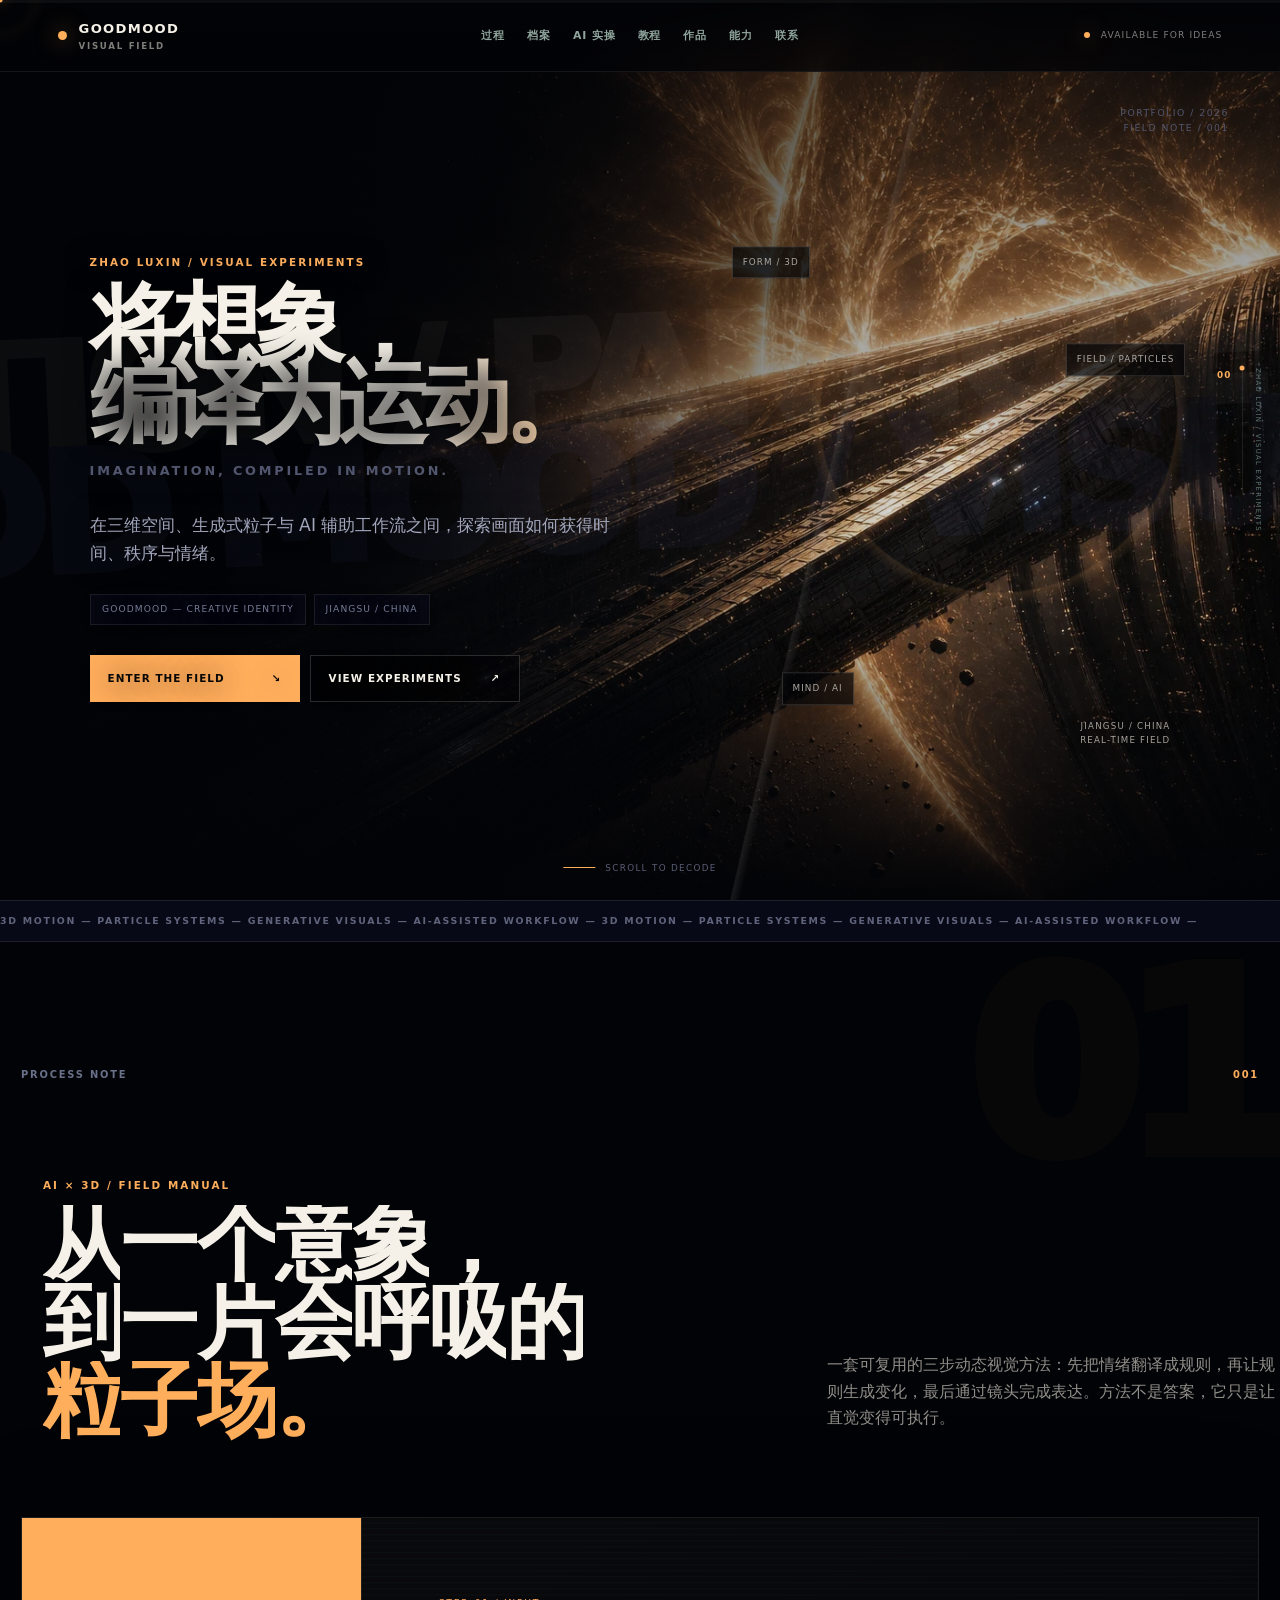
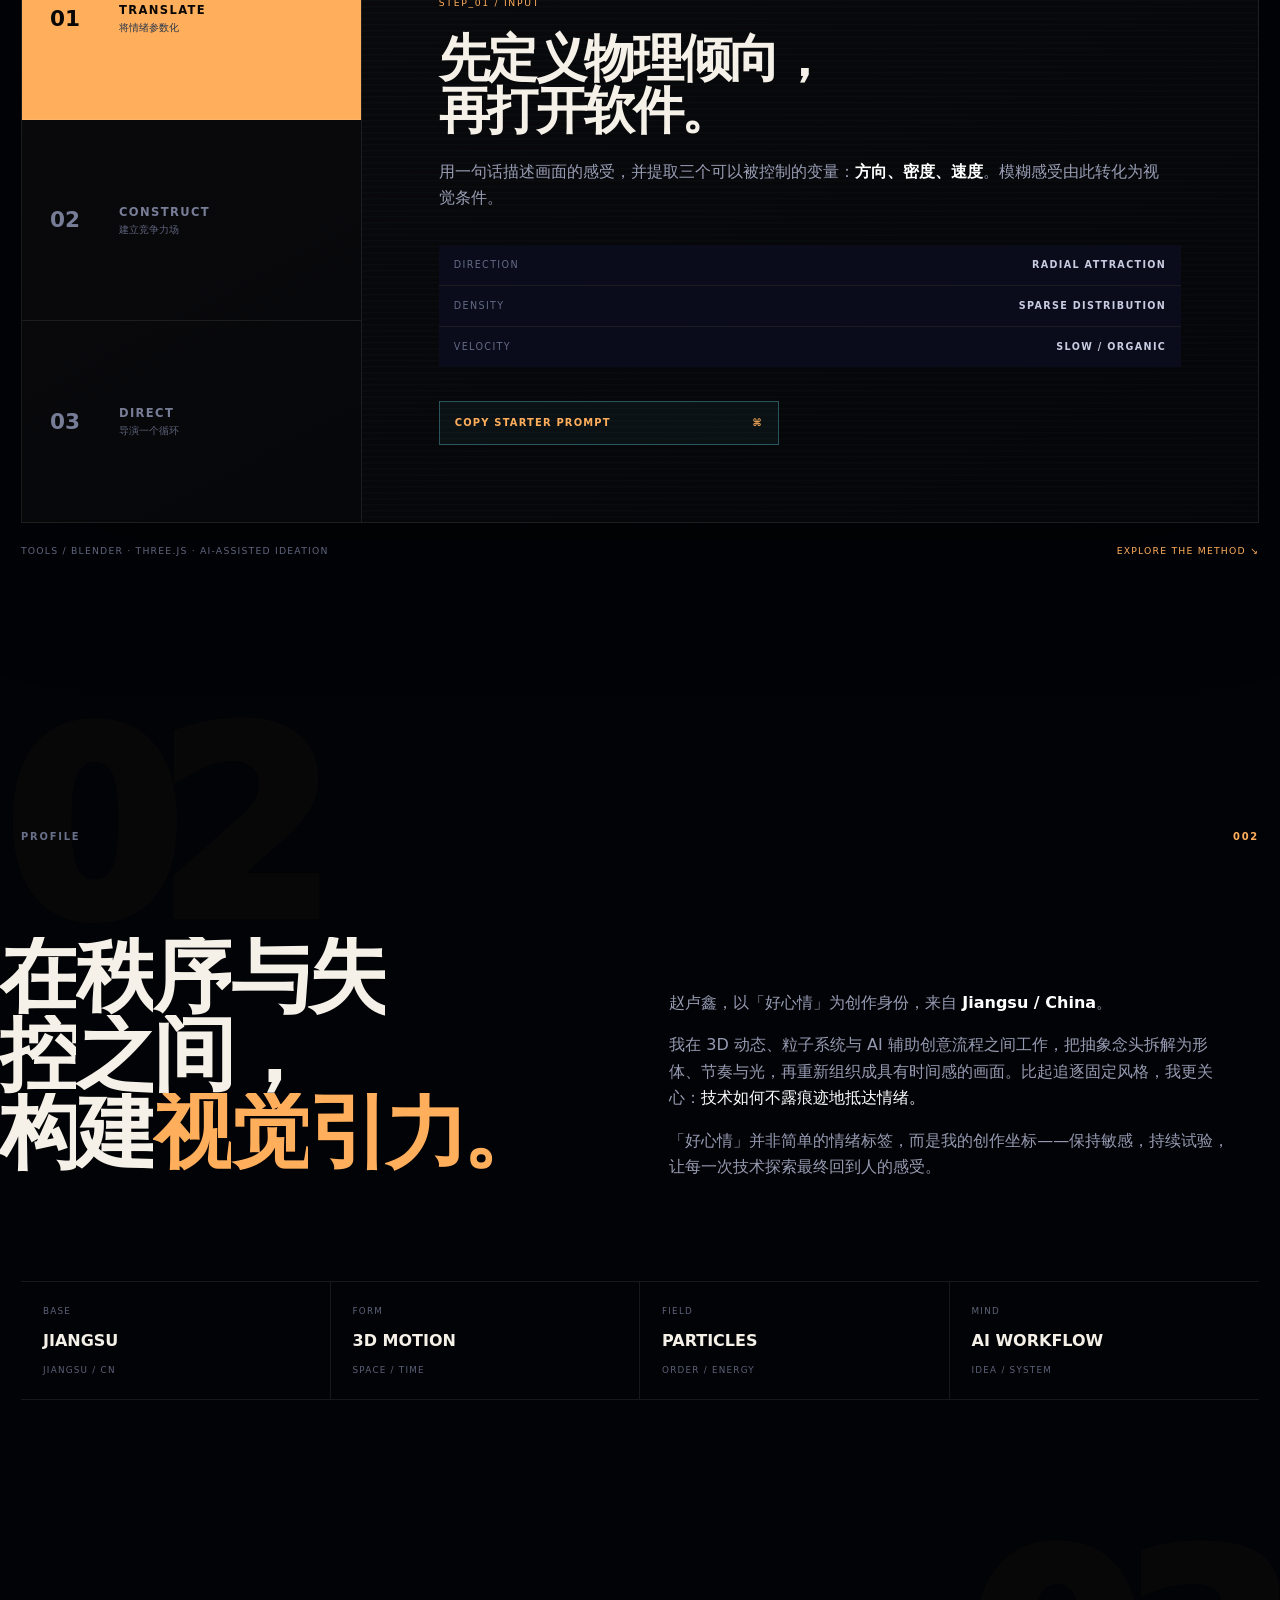
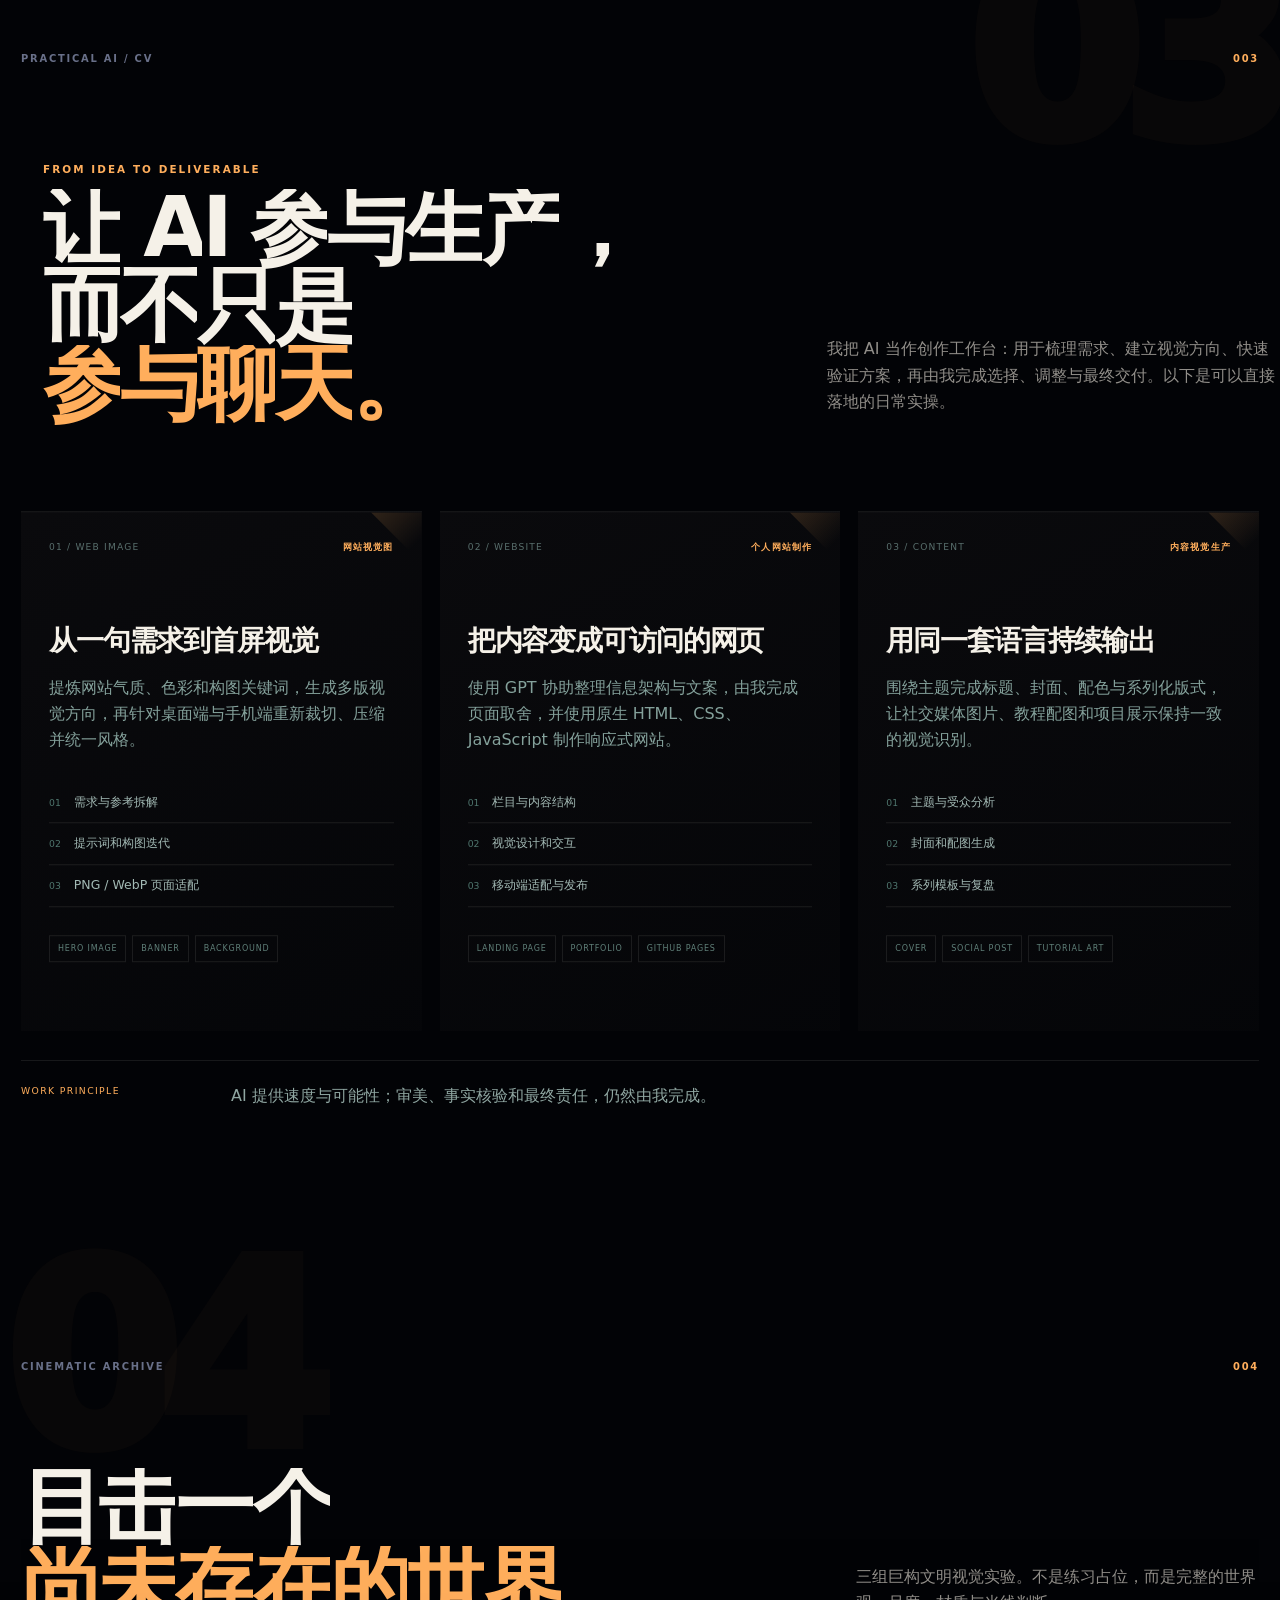
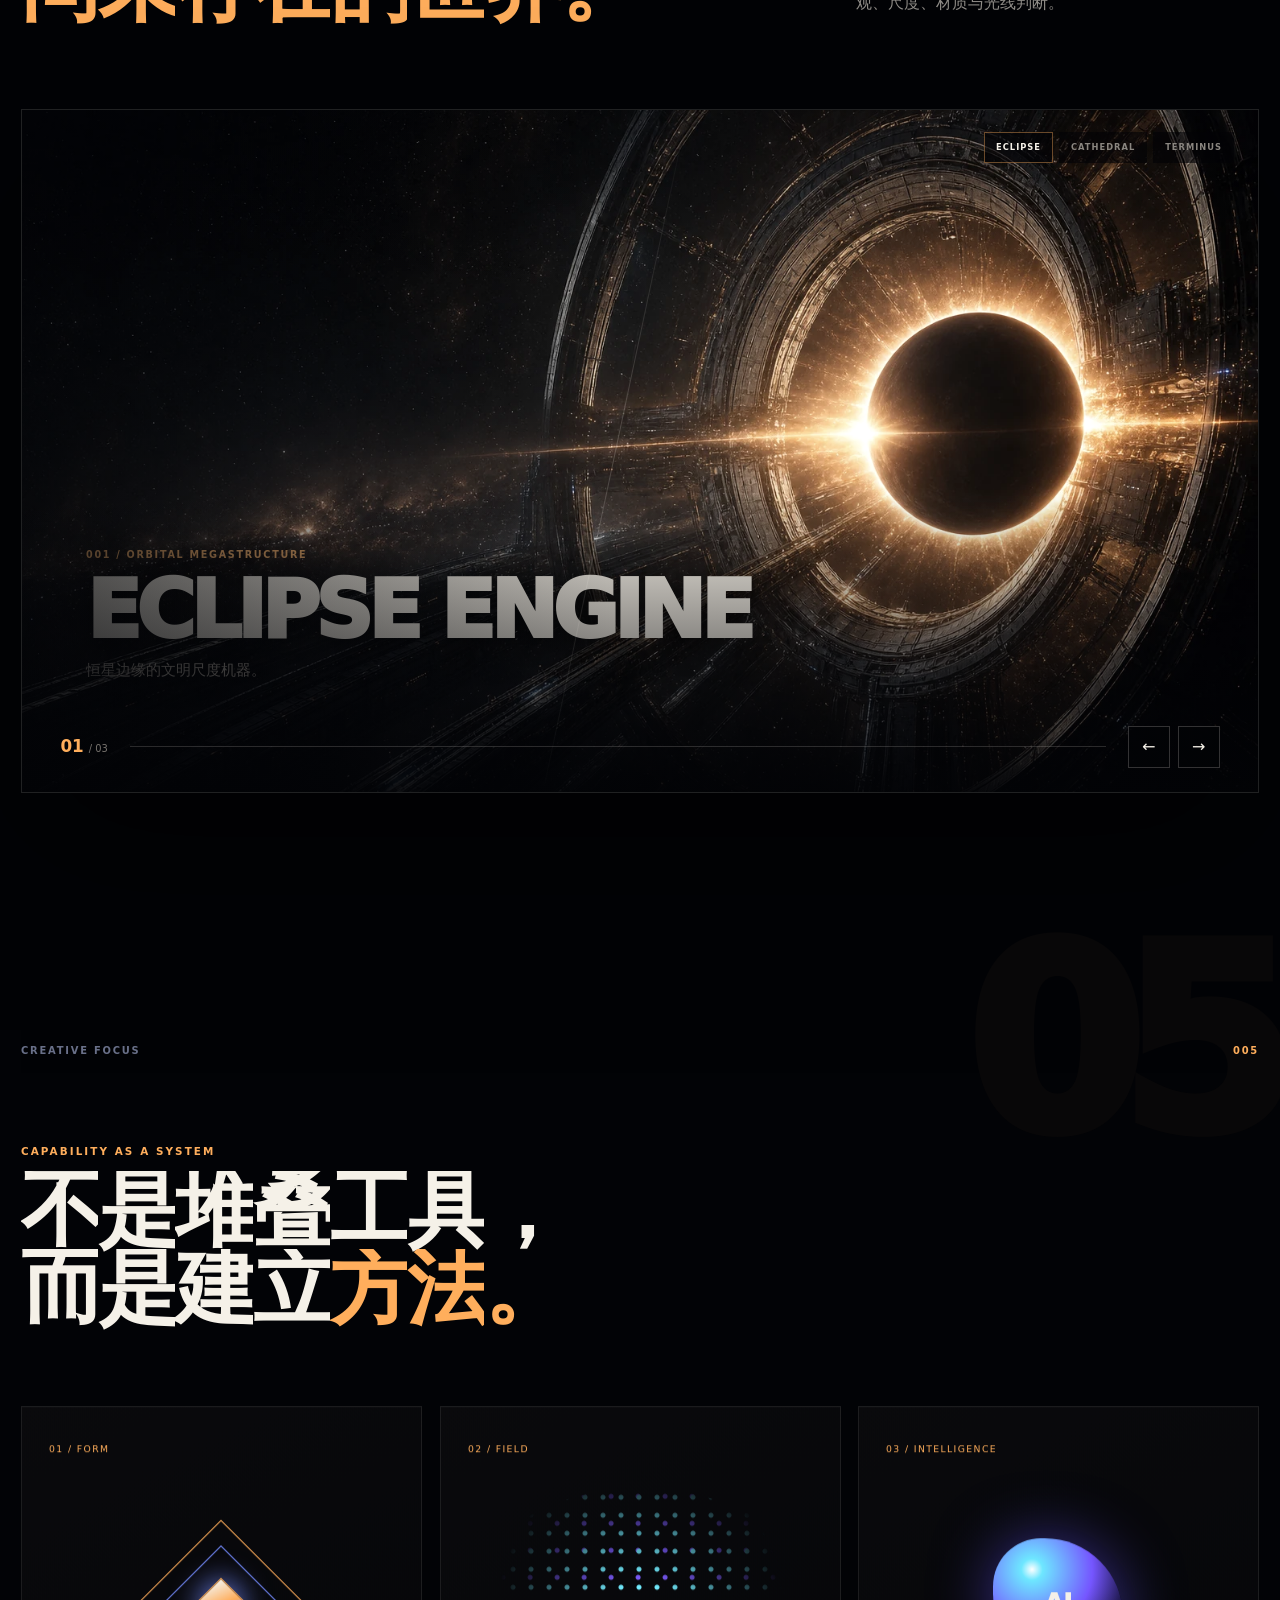
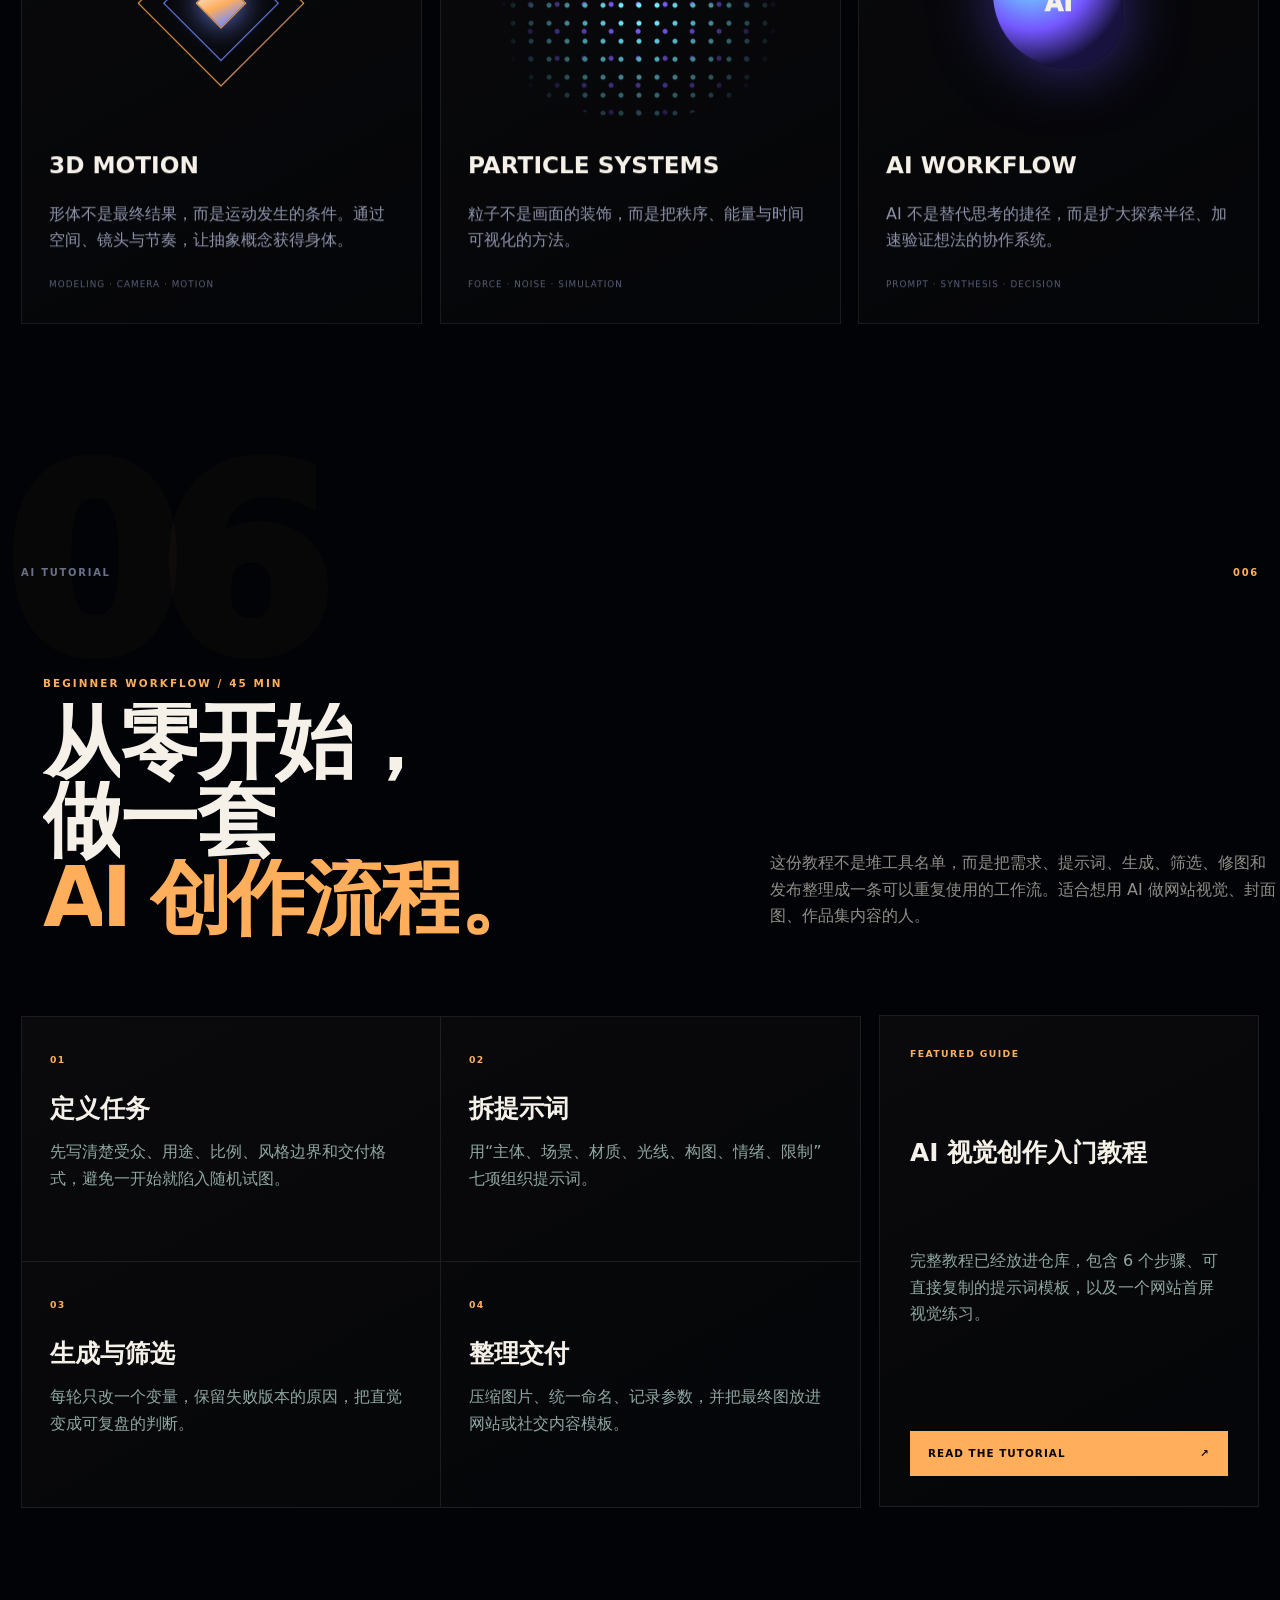
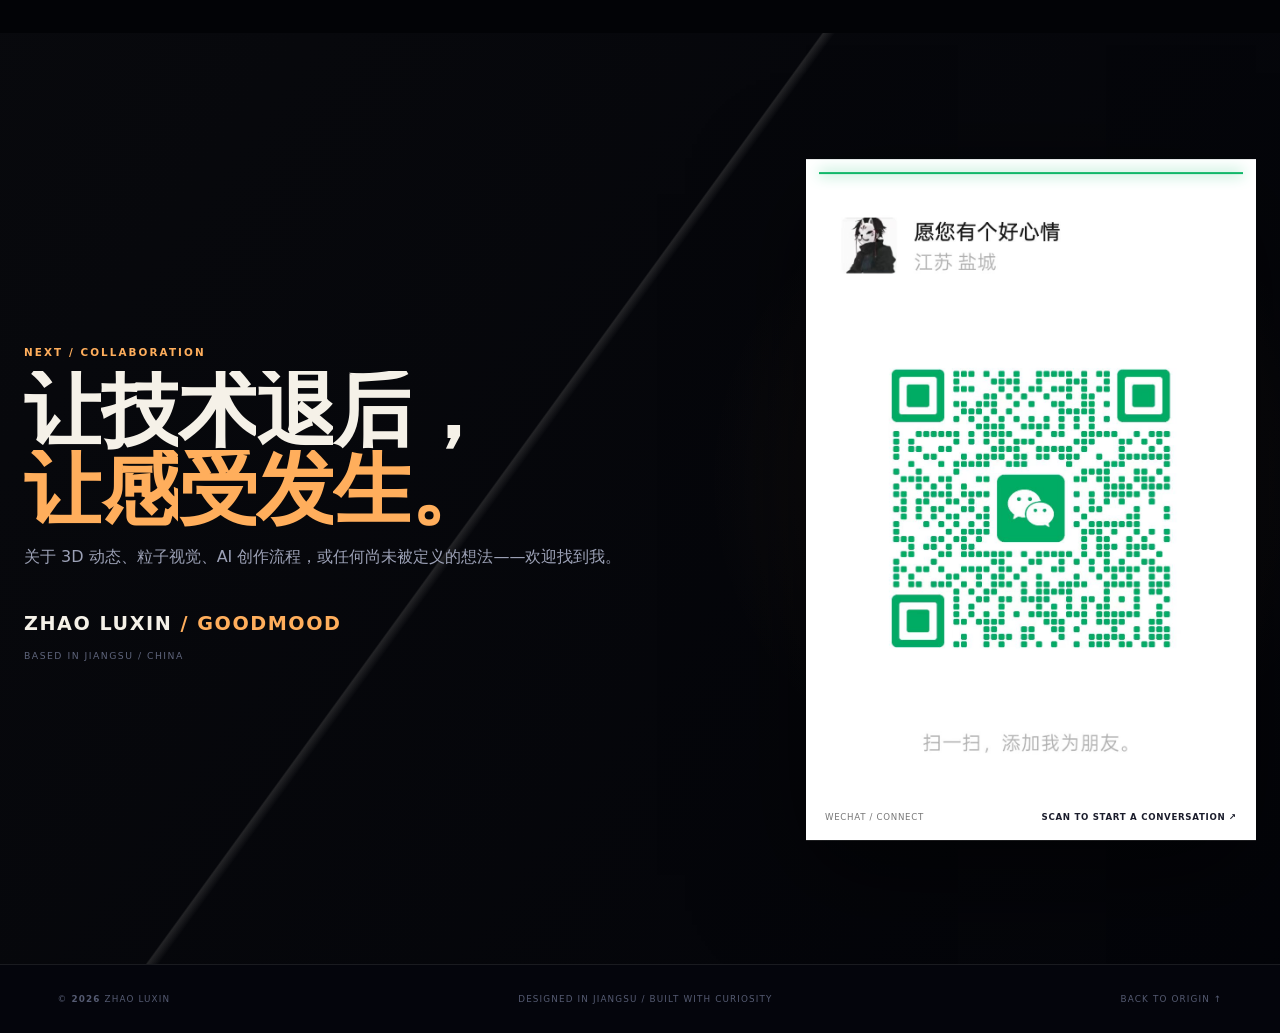
==== commit 685fae55: "Build cinematic sci-fi portfolio showcase" ====
--- a/index.html
+++ b/index.html
@@ -3,23 +3,23 @@
 <head>
   <meta charset="utf-8"><meta name="viewport" content="width=device-width,initial-scale=1">
   <meta name="description" content="赵卢鑫（好心情）的视觉实验档案：3D 动态、粒子系统与 AI 辅助创作。">
-  <meta name="theme-color" content="#020705"><title>好心情 — 赵卢鑫 / Visual Experiments</title><link rel="stylesheet" href="style.css"><link rel="stylesheet" href="tutorial.css"><link rel="stylesheet" href="effects.css">
+  <meta name="theme-color" content="#020306"><title>好心情 — 赵卢鑫 / Visual Experiments</title><link rel="stylesheet" href="style.css"><link rel="stylesheet" href="tutorial.css"><link rel="stylesheet" href="effects.css"><link rel="preload" as="image" href="assets/hero-helios-lance.webp">
 </head>
 <body>
 <canvas id="field" aria-hidden="true"></canvas><div class="atmosphere" aria-hidden="true"></div><div class="grain" aria-hidden="true"></div><div class="progress"><span id="progressBar"></span></div><div class="cursor-aura"></div><div class="cursor-core"></div>
-<header class="nav-shell"><a class="brand" href="#home"><span class="brand-signal"></span><span>GOODMOOD<small>VISUAL FIELD</small></span></a><button class="menu-toggle" type="button" aria-label="打开导航" aria-expanded="false"><span></span><span></span></button><nav><a href="#process">过程</a><a href="#profile">档案</a><a href="#ai-practice">AI 实操</a><a href="#ai-tutorial">教程</a><a href="#focus">能力</a><a href="#works">实验</a><a href="#contact">联系</a></nav><div class="nav-status"><i></i> AVAILABLE FOR IDEAS</div></header>
+<header class="nav-shell"><a class="brand" href="#home"><span class="brand-signal"></span><span>GOODMOOD<small>VISUAL FIELD</small></span></a><button class="menu-toggle" type="button" aria-label="打开导航" aria-expanded="false"><span></span><span></span></button><nav><a href="#process">过程</a><a href="#profile">档案</a><a href="#ai-practice">AI 实操</a><a href="#ai-tutorial">教程</a><a href="#works">作品</a><a href="#focus">能力</a><a href="#contact">联系</a></nav><div class="nav-status"><i></i> AVAILABLE FOR IDEAS</div></header>
 <main>
 <section class="hero" id="home"><div class="kinetic" aria-hidden="true"><div>MOTION / PARTICLE / INTELLIGENCE /</div><div>GOOD MOOD / VISUAL EXPERIMENT /</div></div><div class="hero-index">PORTFOLIO / 2026<br>FIELD NOTE / 001</div>
-<div class="hero-copy"><p class="overline hero-enter">ZHAO LUXIN / VISUAL EXPERIMENTS</p><h1 class="hero-enter">将想象，<br><em>编译为运动。</em></h1><p class="english hero-enter">IMAGINATION, COMPILED IN MOTION.</p><p class="hero-lead hero-enter">在三维空间、生成式粒子与 AI 辅助工作流之间，探索画面如何获得时间、秩序与情绪。</p><div class="hero-meta hero-enter"><span>GOODMOOD — CREATIVE IDENTITY</span><span>YANCHENG · JIANGSU / CHINA</span></div><div class="hero-actions hero-enter"><a class="button primary" href="#process">ENTER THE FIELD <b>↘</b></a><a class="button secondary" href="#works">VIEW EXPERIMENTS <b>↗</b></a></div></div>
-<div class="field-stage hero-enter"><div class="stage-grid"></div><div class="orbit orbit-a"><i></i></div><div class="orbit orbit-b"><i></i></div><div class="orbit orbit-c"><i></i></div><div class="energy-core"><span>GOOD<br>MOOD</span></div><div class="stage-tag tag-a">FORM / 3D</div><div class="stage-tag tag-b">FIELD / PARTICLES</div><div class="stage-tag tag-c">MIND / AI</div><div class="stage-coordinate">YANCHENG / JIANGSU<br>REAL-TIME FIELD</div></div><a class="scroll-cue" href="#process"><span></span>SCROLL TO DECODE</a></section>
+<div class="hero-copy"><p class="overline hero-enter">ZHAO LUXIN / VISUAL EXPERIMENTS</p><h1 class="hero-enter">将想象，<br><em>编译为运动。</em></h1><p class="english hero-enter">IMAGINATION, COMPILED IN MOTION.</p><p class="hero-lead hero-enter">在三维空间、生成式粒子与 AI 辅助工作流之间，探索画面如何获得时间、秩序与情绪。</p><div class="hero-meta hero-enter"><span>GOODMOOD — CREATIVE IDENTITY</span><span>JIANGSU / CHINA</span></div><div class="hero-actions hero-enter"><a class="button primary" href="#process">ENTER THE FIELD <b>↘</b></a><a class="button secondary" href="#works">VIEW EXPERIMENTS <b>↗</b></a></div></div>
+<div class="field-stage hero-enter"><div class="stage-grid"></div><div class="orbit orbit-a"><i></i></div><div class="orbit orbit-b"><i></i></div><div class="orbit orbit-c"><i></i></div><div class="energy-core"><span>GOOD<br>MOOD</span></div><div class="stage-tag tag-a">FORM / 3D</div><div class="stage-tag tag-b">FIELD / PARTICLES</div><div class="stage-tag tag-c">MIND / AI</div><div class="stage-coordinate">JIANGSU / CHINA<br>REAL-TIME FIELD</div></div><a class="scroll-cue" href="#process"><span></span>SCROLL TO DECODE</a></section>
 <div class="signal-strip"><div>3D MOTION — PARTICLE SYSTEMS — GENERATIVE VISUALS — AI-ASSISTED WORKFLOW — 3D MOTION — PARTICLE SYSTEMS — GENERATIVE VISUALS — AI-ASSISTED WORKFLOW — </div></div>
 <section class="process section" id="process"><div class="section-label reveal"><span>PROCESS NOTE</span><b>001</b></div><div class="process-intro"><div class="reveal"><p class="overline">AI × 3D / FIELD MANUAL</p><h2>从一个意象，<br>到一片会呼吸的<strong>粒子场。</strong></h2></div><p class="reveal">一套可复用的三步动态视觉方法：先把情绪翻译成规则，再让规则生成变化，最后通过镜头完成表达。方法不是答案，它只是让直觉变得可执行。</p></div>
 <div class="protocol reveal"><div class="protocol-nav" role="tablist"><button class="protocol-tab active" data-step="0" role="tab" aria-selected="true"><b>01</b><span>TRANSLATE<small>将情绪参数化</small></span></button><button class="protocol-tab" data-step="1" role="tab" aria-selected="false"><b>02</b><span>CONSTRUCT<small>建立竞争力场</small></span></button><button class="protocol-tab" data-step="2" role="tab" aria-selected="false"><b>03</b><span>DIRECT<small>导演一个循环</small></span></button></div>
 <div class="protocol-screen"><div class="scanline"></div><article class="protocol-panel active" data-panel="0"><div class="panel-id">STEP_01 / INPUT</div><h3>先定义物理倾向，<br>再打开软件。</h3><p>用一句话描述画面的感受，并提取三个可以被控制的变量：<strong>方向、密度、速度</strong>。模糊感受由此转化为视觉条件。</p><div class="parameter-map"><span>DIRECTION <b>RADIAL ATTRACTION</b></span><span>DENSITY <b>SPARSE DISTRIBUTION</b></span><span>VELOCITY <b>SLOW / ORGANIC</b></span></div><button class="copy-trigger" data-copy="描述一个情绪意象，并将它转译为方向、密度、速度三个可控制的视觉参数。">COPY STARTER PROMPT <span>⌘</span></button></article>
 <article class="protocol-panel" data-panel="1" hidden><div class="panel-id">STEP_02 / SYSTEM</div><h3>让秩序与噪声，<br>彼此竞争。</h3><p>在 Blender Geometry Nodes 或 Three.js 中组合三种基础作用力。先验证运动逻辑，再添加颜色与辉光，避免效果掩盖结构问题。</p><div class="force-diagram"><span>ATTRACTION<small>建立视觉中心</small></span><i>×</i><span>NOISE<small>打破机械秩序</small></span><i>×</i><span>DAMPING<small>控制运动节奏</small></span></div></article>
 <article class="protocol-panel" data-panel="2" hidden><div class="panel-id">STEP_03 / OUTPUT</div><h3>真正高级的循环，<br>让人忘记它曾结束。</h3><p>镜头只保留一个主运动，粒子变化作为次级运动。输出 6–8 秒无缝循环，重点检查首尾两帧的速度、方向与密度是否连续。</p><div class="loop-meter"><span></span><i>00:00</i><i>00:08</i></div><div class="output-meta">OUTPUT / SEAMLESS LOOP · PARAMETER MAP · PROCESS NOTES</div></article></div></div><div class="process-footer reveal"><span>TOOLS / BLENDER · THREE.JS · AI-ASSISTED IDEATION</span><a href="#focus">EXPLORE THE METHOD ↘</a></div></section>
-<section class="profile section" id="profile"><div class="section-label reveal"><span>PROFILE</span><b>002</b></div><div class="profile-grid"><h2 class="reveal">在秩序与失控之间，<br>构建<strong>视觉引力。</strong></h2><div class="profile-copy reveal"><p>赵卢鑫，以「好心情」为创作身份，来自 <b>Yancheng, Jiangsu / China</b>。</p><p>我在 3D 动态、粒子系统与 AI 辅助创意流程之间工作，把抽象念头拆解为形体、节奏与光，再重新组织成具有时间感的画面。比起追逐固定风格，我更关心：<em>技术如何不露痕迹地抵达情绪。</em></p><p>「好心情」并非简单的情绪标签，而是我的创作坐标——保持敏感，持续试验，让每一次技术探索最终回到人的感受。</p></div></div><div class="profile-stats reveal"><div><span>BASE</span><b>YANCHENG</b><small>JIANGSU / CN</small></div><div><span>FORM</span><b>3D MOTION</b><small>SPACE / TIME</small></div><div><span>FIELD</span><b>PARTICLES</b><small>ORDER / ENERGY</small></div><div><span>MIND</span><b>AI WORKFLOW</b><small>IDEA / SYSTEM</small></div></div></section>
-<section class="ai-practice section" id="ai-practice"><div class="section-label reveal"><span>PRACTICAL AI / CV</span><b>003</b></div><div class="practice-head"><div class="reveal"><p class="overline">FROM IDEA TO DELIVERABLE</p><h2>让 AI 参与生产，<br>而不只是<strong>参与聊天。</strong></h2></div><p class="reveal">我把 AI 当作创作工作台：用于梳理需求、建立视觉方向、快速验证方案，再由我完成选择、调整与最终交付。以下是可以直接落地的日常实操。</p></div><div class="practice-grid"><article class="practice-card reveal"><div class="practice-top"><span>01 / WEB IMAGE</span><b>网站视觉图</b></div><h3>从一句需求到首屏视觉</h3><p>提炼网站气质、色彩和构图关键词，生成多版视觉方向，再针对桌面端与手机端重新裁切、压缩并统一风格。</p><ol><li>需求与参考拆解</li><li>提示词和构图迭代</li><li>PNG / WebP 页面适配</li></ol><div class="deliverables"><span>HERO IMAGE</span><span>BANNER</span><span>BACKGROUND</span></div></article><article class="practice-card reveal"><div class="practice-top"><span>02 / WEBSITE</span><b>个人网站制作</b></div><h3>把内容变成可访问的网页</h3><p>使用 GPT 协助整理信息架构与文案，由我完成页面取舍，并使用原生 HTML、CSS、JavaScript 制作响应式网站。</p><ol><li>栏目与内容结构</li><li>视觉设计和交互</li><li>移动端适配与发布</li></ol><div class="deliverables"><span>LANDING PAGE</span><span>PORTFOLIO</span><span>GITHUB PAGES</span></div></article><article class="practice-card reveal"><div class="practice-top"><span>03 / CONTENT</span><b>内容视觉生产</b></div><h3>用同一套语言持续输出</h3><p>围绕主题完成标题、封面、配色与系列化版式，让社交媒体图片、教程配图和项目展示保持一致的视觉识别。</p><ol><li>主题与受众分析</li><li>封面和配图生成</li><li>系列模板与复盘</li></ol><div class="deliverables"><span>COVER</span><span>SOCIAL POST</span><span>TUTORIAL ART</span></div></article></div><div class="practice-note reveal"><span>WORK PRINCIPLE</span><p>AI 提供速度与可能性；审美、事实核验和最终责任，仍然由我完成。</p></div></section><section class="focus section" id="focus"><div class="section-label reveal"><span>CREATIVE FOCUS</span><b>003</b></div><div class="focus-heading reveal"><p class="overline">CAPABILITY AS A SYSTEM</p><h2>不是堆叠工具，<br>而是建立<strong>方法。</strong></h2></div><div class="focus-cards"><article class="tilt-card reveal"><span class="card-num">01 / FORM</span><div class="form-object"><i></i><i></i><i></i></div><h3>3D MOTION</h3><p>形体不是最终结果，而是运动发生的条件。通过空间、镜头与节奏，让抽象概念获得身体。</p><small>MODELING · CAMERA · MOTION</small></article><article class="tilt-card reveal"><span class="card-num">02 / FIELD</span><div class="particle-object"></div><h3>PARTICLE SYSTEMS</h3><p>粒子不是画面的装饰，而是把秩序、能量与时间可视化的方法。</p><small>FORCE · NOISE · SIMULATION</small></article><article class="tilt-card reveal"><span class="card-num">03 / INTELLIGENCE</span><div class="mind-object"><i>AI</i></div><h3>AI WORKFLOW</h3><p>AI 不是替代思考的捷径，而是扩大探索半径、加速验证想法的协作系统。</p><small>PROMPT · SYNTHESIS · DECISION</small></article></div></section>
-<section class="works section" id="works"><div class="section-label reveal"><span>VISUAL EXPERIMENTS</span><b>004</b></div><div class="works-heading reveal"><h2>正在生成的<br><strong>视觉档案。</strong></h2><p>不把练习包装成成就。每一个编号，记录一次真实的探索：一个问题、一套规则，以及一次新的判断。</p></div><div class="experiment-grid"><article class="experiment experiment-wide tilt-card reveal"><div class="exp-index">EXP / 001</div><div class="exp-visual nebula-visual"><div></div></div><h3>BREATHING FIELD</h3><p>粒子聚合与呼吸循环研究</p><span>PARTICLE / LOOP / 2026</span></article><article class="experiment tilt-card reveal"><div class="exp-index">EXP / 002</div><div class="exp-visual volume-visual"><i></i></div><h3>VOLUME MEMORY</h3><p>体积、光与空间残影</p><span>3D / LIGHT / 2026</span></article><article class="experiment tilt-card reveal"><div class="exp-index">EXP / 003</div><div class="exp-visual signal-visual"><i></i><i></i><i></i></div><h3>EMOTIONAL SIGNAL</h3><p>从语言到运动参数</p><span>AI / MOTION / 2026</span></article></div></section>
-<section class="ai-tutorial section" id="ai-tutorial"><div class="section-label reveal"><span>AI TUTORIAL</span><b>005</b></div><div class="tutorial-head"><div class="reveal"><p class="overline">BEGINNER WORKFLOW / 45 MIN</p><h2>从零开始，<br>做一套<strong>AI 创作流程。</strong></h2></div><p class="reveal">这份教程不是堆工具名单，而是把需求、提示词、生成、筛选、修图和发布整理成一条可以重复使用的工作流。适合想用 AI 做网站视觉、封面图、作品集内容的人。</p></div><div class="tutorial-board reveal"><div class="tutorial-map"><article><span>01</span><h3>定义任务</h3><p>先写清楚受众、用途、比例、风格边界和交付格式，避免一开始就陷入随机试图。</p></article><article><span>02</span><h3>拆提示词</h3><p>用“主体、场景、材质、光线、构图、情绪、限制”七项组织提示词。</p></article><article><span>03</span><h3>生成与筛选</h3><p>每轮只改一个变量，保留失败版本的原因，把直觉变成可复盘的判断。</p></article><article><span>04</span><h3>整理交付</h3><p>压缩图片、统一命名、记录参数，并把最终图放进网站或社交内容模板。</p></article></div><aside class="tutorial-panel"><span>FEATURED GUIDE</span><h3>AI 视觉创作入门教程</h3><p>完整教程已经放进仓库，包含 6 个步骤、可直接复制的提示词模板，以及一个网站首屏视觉练习。</p><a class="button primary" href="ai-tutorial.html">READ THE TUTORIAL <b>↗</b></a></aside></div></section>
-<section class="contact" id="contact"><div class="contact-copy reveal"><p class="overline">NEXT / COLLABORATION</p><h2>让技术退后，<br><strong>让感受发生。</strong></h2><p>关于 3D 动态、粒子视觉、AI 创作流程，或任何尚未被定义的想法——欢迎找到我。</p><div class="contact-signature">ZHAO LUXIN <span>/ GOODMOOD</span></div><div class="location">BASED IN YANCHENG · JIANGSU / CHINA</div></div><figure class="qr-card reveal"><div class="qr-scan"></div><img src="assets/wechat.jpg" alt="赵卢鑫的微信二维码"><figcaption><span>WECHAT / CONNECT</span><b>SCAN TO START A CONVERSATION ↗</b></figcaption></figure></section></main><footer><span>© <b id="year"></b> ZHAO LUXIN</span><span>DESIGNED IN YANCHENG / BUILT WITH CURIOSITY</span><a href="#home">BACK TO ORIGIN ↑</a></footer><div class="toast" role="status">PROMPT COPIED</div><script src="script.js"></script></body></html>
+<section class="profile section" id="profile"><div class="section-label reveal"><span>PROFILE</span><b>002</b></div><div class="profile-grid"><h2 class="reveal">在秩序与失控之间，<br>构建<strong>视觉引力。</strong></h2><div class="profile-copy reveal"><p>赵卢鑫，以「好心情」为创作身份，来自 <b>Jiangsu / China</b>。</p><p>我在 3D 动态、粒子系统与 AI 辅助创意流程之间工作，把抽象念头拆解为形体、节奏与光，再重新组织成具有时间感的画面。比起追逐固定风格，我更关心：<em>技术如何不露痕迹地抵达情绪。</em></p><p>「好心情」并非简单的情绪标签，而是我的创作坐标——保持敏感，持续试验，让每一次技术探索最终回到人的感受。</p></div></div><div class="profile-stats reveal"><div><span>BASE</span><b>JIANGSU</b><small>JIANGSU / CN</small></div><div><span>FORM</span><b>3D MOTION</b><small>SPACE / TIME</small></div><div><span>FIELD</span><b>PARTICLES</b><small>ORDER / ENERGY</small></div><div><span>MIND</span><b>AI WORKFLOW</b><small>IDEA / SYSTEM</small></div></div></section>
+<section class="ai-practice section" id="ai-practice"><div class="section-label reveal"><span>PRACTICAL AI / CV</span><b>003</b></div><div class="practice-head"><div class="reveal"><p class="overline">FROM IDEA TO DELIVERABLE</p><h2>让 AI 参与生产，<br>而不只是<strong>参与聊天。</strong></h2></div><p class="reveal">我把 AI 当作创作工作台：用于梳理需求、建立视觉方向、快速验证方案，再由我完成选择、调整与最终交付。以下是可以直接落地的日常实操。</p></div><div class="practice-grid"><article class="practice-card reveal"><div class="practice-top"><span>01 / WEB IMAGE</span><b>网站视觉图</b></div><h3>从一句需求到首屏视觉</h3><p>提炼网站气质、色彩和构图关键词，生成多版视觉方向，再针对桌面端与手机端重新裁切、压缩并统一风格。</p><ol><li>需求与参考拆解</li><li>提示词和构图迭代</li><li>PNG / WebP 页面适配</li></ol><div class="deliverables"><span>HERO IMAGE</span><span>BANNER</span><span>BACKGROUND</span></div></article><article class="practice-card reveal"><div class="practice-top"><span>02 / WEBSITE</span><b>个人网站制作</b></div><h3>把内容变成可访问的网页</h3><p>使用 GPT 协助整理信息架构与文案，由我完成页面取舍，并使用原生 HTML、CSS、JavaScript 制作响应式网站。</p><ol><li>栏目与内容结构</li><li>视觉设计和交互</li><li>移动端适配与发布</li></ol><div class="deliverables"><span>LANDING PAGE</span><span>PORTFOLIO</span><span>GITHUB PAGES</span></div></article><article class="practice-card reveal"><div class="practice-top"><span>03 / CONTENT</span><b>内容视觉生产</b></div><h3>用同一套语言持续输出</h3><p>围绕主题完成标题、封面、配色与系列化版式，让社交媒体图片、教程配图和项目展示保持一致的视觉识别。</p><ol><li>主题与受众分析</li><li>封面和配图生成</li><li>系列模板与复盘</li></ol><div class="deliverables"><span>COVER</span><span>SOCIAL POST</span><span>TUTORIAL ART</span></div></article></div><div class="practice-note reveal"><span>WORK PRINCIPLE</span><p>AI 提供速度与可能性；审美、事实核验和最终责任，仍然由我完成。</p></div></section><section class="works section" id="works"><div class="section-label reveal"><span>CINEMATIC ARCHIVE</span><b>004</b></div><div class="works-heading reveal"><h2>目击一个<br><strong>尚未存在的世界。</strong></h2><p>三组巨构文明视觉实验。不是练习占位，而是完整的世界观、尺度、材质与光线判断。</p></div><div id="work-showcase" class="work-showcase reveal" data-carousel aria-roledescription="carousel" aria-label="宏大科幻视觉作品轮播"><div class="work-slides"><figure class="work-slide active" data-slide="0" aria-hidden="false"><img src="assets/work-eclipse-engine.webp" alt="恒星遮蔽引擎与环形轨道巨构" decoding="async"><figcaption><span>001 / ORBITAL MEGASTRUCTURE</span><h3>ECLIPSE ENGINE</h3><p>恒星边缘的文明尺度机器。</p></figcaption></figure><figure class="work-slide" data-slide="1" aria-hidden="true"><img src="assets/work-gravitational-cathedral.webp" alt="由钛金属巨柱构成的引力圣殿" loading="lazy" decoding="async"><figcaption><span>002 / ARCHITECTURAL VOID</span><h3>GRAVITATIONAL CATHEDRAL</h3><p>以光为中轴的行星级建筑。</p></figcaption></figure><figure class="work-slide" data-slide="2" aria-hidden="true"><img src="assets/work-terminus-tide.webp" alt="跨越黑色晶体海面的行星级巨构" loading="lazy" decoding="async"><figcaption><span>003 / PLANETARY HORIZON</span><h3>TERMINUS TIDE</h3><p>结构、风暴与地平线的终点。</p></figcaption></figure></div><div class="work-carousel-ui"><div class="work-counter"><b>01</b><span>/ 03</span></div><div class="work-progress" aria-hidden="true"><span></span></div><div class="work-controls"><button type="button" data-carousel-prev aria-label="上一张作品">←</button><button type="button" data-carousel-next aria-label="下一张作品">→</button></div></div><div class="work-tabs" role="tablist" aria-label="选择作品"><button type="button" class="active" data-carousel-go="0" role="tab" aria-selected="true">ECLIPSE</button><button type="button" data-carousel-go="1" role="tab" aria-selected="false">CATHEDRAL</button><button type="button" data-carousel-go="2" role="tab" aria-selected="false">TERMINUS</button></div></div></section>
+<section class="focus section" id="focus"><div class="section-label reveal"><span>CREATIVE FOCUS</span><b>005</b></div><div class="focus-heading reveal"><p class="overline">CAPABILITY AS A SYSTEM</p><h2>不是堆叠工具，<br>而是建立<strong>方法。</strong></h2></div><div class="focus-cards"><article class="tilt-card reveal"><span class="card-num">01 / FORM</span><div class="form-object"><i></i><i></i><i></i></div><h3>3D MOTION</h3><p>形体不是最终结果，而是运动发生的条件。通过空间、镜头与节奏，让抽象概念获得身体。</p><small>MODELING · CAMERA · MOTION</small></article><article class="tilt-card reveal"><span class="card-num">02 / FIELD</span><div class="particle-object"></div><h3>PARTICLE SYSTEMS</h3><p>粒子不是画面的装饰，而是把秩序、能量与时间可视化的方法。</p><small>FORCE · NOISE · SIMULATION</small></article><article class="tilt-card reveal"><span class="card-num">03 / INTELLIGENCE</span><div class="mind-object"><i>AI</i></div><h3>AI WORKFLOW</h3><p>AI 不是替代思考的捷径，而是扩大探索半径、加速验证想法的协作系统。</p><small>PROMPT · SYNTHESIS · DECISION</small></article></div></section>
+<section class="ai-tutorial section" id="ai-tutorial"><div class="section-label reveal"><span>AI TUTORIAL</span><b>006</b></div><div class="tutorial-head"><div class="reveal"><p class="overline">BEGINNER WORKFLOW / 45 MIN</p><h2>从零开始，<br>做一套<strong>AI 创作流程。</strong></h2></div><p class="reveal">这份教程不是堆工具名单，而是把需求、提示词、生成、筛选、修图和发布整理成一条可以重复使用的工作流。适合想用 AI 做网站视觉、封面图、作品集内容的人。</p></div><div class="tutorial-board reveal"><div class="tutorial-map"><article><span>01</span><h3>定义任务</h3><p>先写清楚受众、用途、比例、风格边界和交付格式，避免一开始就陷入随机试图。</p></article><article><span>02</span><h3>拆提示词</h3><p>用“主体、场景、材质、光线、构图、情绪、限制”七项组织提示词。</p></article><article><span>03</span><h3>生成与筛选</h3><p>每轮只改一个变量，保留失败版本的原因，把直觉变成可复盘的判断。</p></article><article><span>04</span><h3>整理交付</h3><p>压缩图片、统一命名、记录参数，并把最终图放进网站或社交内容模板。</p></article></div><aside class="tutorial-panel"><span>FEATURED GUIDE</span><h3>AI 视觉创作入门教程</h3><p>完整教程已经放进仓库，包含 6 个步骤、可直接复制的提示词模板，以及一个网站首屏视觉练习。</p><a class="button primary" href="ai-tutorial.html">READ THE TUTORIAL <b>↗</b></a></aside></div></section>
+<section class="contact" id="contact"><div class="contact-copy reveal"><p class="overline">NEXT / COLLABORATION</p><h2>让技术退后，<br><strong>让感受发生。</strong></h2><p>关于 3D 动态、粒子视觉、AI 创作流程，或任何尚未被定义的想法——欢迎找到我。</p><div class="contact-signature">ZHAO LUXIN <span>/ GOODMOOD</span></div><div class="location">BASED IN JIANGSU / CHINA</div></div><figure class="qr-card reveal"><div class="qr-scan"></div><img src="assets/wechat.jpg" alt="赵卢鑫的微信二维码"><figcaption><span>WECHAT / CONNECT</span><b>SCAN TO START A CONVERSATION ↗</b></figcaption></figure></section></main><footer><span>© <b id="year"></b> ZHAO LUXIN</span><span>DESIGNED IN JIANGSU / BUILT WITH CURIOSITY</span><a href="#home">BACK TO ORIGIN ↑</a></footer><div class="toast" role="status">PROMPT COPIED</div><script src="script.js"></script></body></html>
--- a/effects.css
+++ b/effects.css
@@ -124,6 +124,8 @@
 .section {
   --chapter-progress: 0;
   --view-shift: 0px;
+  --view-shift-opposite: 0px;
+  --view-lift: 0px;
   isolation: isolate;
   border-top: 0;
 }
@@ -413,6 +415,136 @@
   box-shadow: 0 0 14px rgb(var(--scene-rgb) / .75);
 }
 
+/* ITERATION 02 / PHASE APERTURE */
+.field-stage {
+  isolation: isolate;
+}
+
+.stage-grid {
+  inset: 4%;
+  border: 0;
+  background:
+    repeating-linear-gradient(112deg, transparent 0 27px, rgb(var(--scene-rgb) / .08) 28px 29px),
+    linear-gradient(90deg, transparent, rgb(var(--scene-rgb) / .04), transparent);
+  background-size: auto;
+  transform: rotateX(66deg) rotateZ(-24deg);
+  mask-image: radial-gradient(ellipse, #000 8%, transparent 72%);
+}
+
+.energy-core {
+  width: 188px;
+  height: 216px;
+  border: 0;
+  border-radius: 0;
+  clip-path: polygon(50% 0, 88% 15%, 100% 61%, 73% 100%, 19% 88%, 0 35%);
+  background:
+    repeating-linear-gradient(116deg, transparent 0 13px, rgb(var(--scene-rgb) / .12) 14px 15px),
+    conic-gradient(from 205deg, #07110d, #476cff 25%, #61ffad 48%, #07110d 69%, #d7ff5c 85%, #07110d);
+  box-shadow: none;
+  filter:
+    drop-shadow(0 0 24px rgb(var(--scene-rgb) / .38))
+    drop-shadow(0 22px 44px #000a);
+  animation: apertureFloat 8s cubic-bezier(.45, 0, .55, 1) infinite;
+}
+
+.energy-core::before,
+.energy-core::after {
+  content: "";
+  position: absolute;
+  pointer-events: none;
+}
+
+.energy-core::before {
+  inset: 10%;
+  z-index: 1;
+  border: 1px solid #effff74f;
+  clip-path: polygon(50% 0, 88% 15%, 100% 61%, 73% 100%, 19% 88%, 0 35%);
+  background: linear-gradient(145deg, #020705b8, rgb(var(--scene-rgb) / .16));
+}
+
+.energy-core::after {
+  inset: -42%;
+  z-index: 2;
+  background: repeating-conic-gradient(from 0deg, transparent 0 10deg, #effff71f 11deg 12deg, transparent 13deg 24deg);
+  mix-blend-mode: screen;
+  animation: apertureScan 13s linear infinite;
+}
+
+.energy-core span {
+  position: relative;
+  z-index: 3;
+  color: #effff7;
+  font-size: 1rem;
+  letter-spacing: -.04em;
+  text-shadow: 0 0 20px #020705;
+  transform: rotate(-5deg);
+}
+
+.orbit {
+  border-color: rgb(var(--scene-rgb) / .28);
+  mix-blend-mode: screen;
+}
+
+.orbit-a {
+  border-style: dashed;
+}
+
+.orbit-b {
+  border-color: #476cff66;
+}
+
+.orbit-c {
+  border-color: #d7ff5c38;
+}
+
+.orbit i {
+  width: 7px;
+  height: 7px;
+  background: rgb(var(--scene-rgb));
+  box-shadow: 0 0 16px rgb(var(--scene-rgb) / .8);
+}
+
+@keyframes apertureFloat {
+  0%, 100% {
+    transform: translate(-50%, -50%) rotate(-8deg);
+  }
+  50% {
+    transform: translate(-50%, -54%) rotate(7deg) scale(1.035);
+  }
+}
+
+@keyframes apertureScan {
+  to {
+    transform: rotate(360deg);
+  }
+}
+
+@media (min-width: 761px) and (prefers-reduced-motion: no-preference) {
+  .process-intro,
+  .practice-head,
+  .tutorial-head {
+    transform: translate3d(var(--view-shift), 0, 0);
+    will-change: transform;
+  }
+
+  .profile-grid,
+  .focus-heading,
+  .works-heading {
+    transform: translate3d(var(--view-shift-opposite), 0, 0);
+    will-change: transform;
+  }
+
+  .protocol,
+  .profile-stats,
+  .practice-grid,
+  .focus-cards,
+  .experiment-grid,
+  .tutorial-board {
+    transform: translate3d(0, var(--view-lift), 0);
+    will-change: transform;
+  }
+}
+
 @media (max-width: 1050px) {
   .scroll-telemetry {
     display: none;
@@ -422,6 +554,15 @@
 @media (max-width: 760px) {
   .grain {
     display: none;
+  }
+
+  .energy-core {
+    width: 136px;
+    height: 158px;
+  }
+
+  .energy-core span {
+    font-size: .82rem;
   }
 
   .motion-ready .reveal {
@@ -474,3 +615,540 @@
     display: none;
   }
 }
+
+/* ITERATION 04 / TITAN SCALE */
+:root {
+  --bg: #020306;
+  --panel: #08090d;
+  --ink: #f5f1e8;
+  --muted: #918e89;
+  --line: #f5f1e817;
+  --cyan: #ffae5c;
+  --violet: #768cff;
+  --pink: #f5f1e8;
+  --scene-rgb: 255 174 92;
+  --grad: linear-gradient(110deg, #f5f1e8, #ffae5c 54%, #768cff);
+}
+
+body {
+  background: #020306;
+}
+
+#field {
+  z-index: -2;
+  opacity: .72;
+  mix-blend-mode: screen;
+}
+
+.atmosphere {
+  background:
+    radial-gradient(ellipse 78% 120% at 82% 34%, #8b431522, transparent 64%),
+    radial-gradient(ellipse 66% 82% at 8% 82%, #34448e1c, transparent 70%),
+    linear-gradient(152deg, #020306, #08080b 54%, #030409);
+}
+
+.atmosphere::before {
+  inset: -24%;
+  background:
+    linear-gradient(117deg, transparent 0 57%, #ffae5c0c 57.15%, transparent 57.8%),
+    repeating-linear-gradient(106deg, transparent 0 92px, #f5f1e805 93px, transparent 94px 188px);
+  opacity: .8;
+}
+
+.atmosphere::after {
+  height: 1px;
+  background: linear-gradient(90deg, transparent 8%, #768cff2e, #f5f1e89c 52%, #ffae5c61, transparent 92%);
+  box-shadow: 0 0 60px #ffae5c2b;
+}
+
+.grain {
+  opacity: .025;
+  background: repeating-linear-gradient(112deg, transparent 0 31px, #f5f1e808 32px 33px);
+}
+
+.progress {
+  height: 3px;
+  background: #f5f1e80a;
+}
+
+.progress span {
+  background: linear-gradient(90deg, #768cff, #f5f1e8 48%, #ffae5c);
+  box-shadow: 0 0 26px #ffae5c80;
+}
+
+.nav-shell {
+  background: linear-gradient(180deg, #020306f5, #020306c9);
+  border-bottom-color: #f5f1e814;
+}
+
+.brand-signal,
+.nav-status i {
+  background: #ffae5c;
+  box-shadow: 0 0 22px #ffae5ca8;
+}
+
+.brand small,
+.nav-status {
+  color: #807e7b;
+}
+
+.hero {
+  min-height: 100svh;
+  background: #020306;
+}
+
+.hero::before {
+  content: "";
+  position: absolute;
+  z-index: -3;
+  inset: 0;
+  background:
+    linear-gradient(90deg, #020306 0%, #020306ed 25%, #02030682 49%, transparent 72%),
+    linear-gradient(0deg, #020306 0%, transparent 33%, #020306a8 100%),
+    url("assets/hero-helios-lance.webp") center / cover no-repeat;
+  transform: scale(1.035);
+  animation: heroCosmicDrift 22s cubic-bezier(.45, 0, .55, 1) infinite alternate;
+}
+
+.hero::after {
+  content: "";
+  position: absolute;
+  z-index: -2;
+  inset: 0;
+  background:
+    linear-gradient(103deg, transparent 0 63%, #f5f1e815 63.1%, transparent 63.7%),
+    radial-gradient(circle at 78% 46%, transparent 0 16%, #ffae5c1c 16.2%, transparent 17.2%);
+  mix-blend-mode: screen;
+  pointer-events: none;
+}
+
+.hero-copy {
+  text-shadow: 0 2px 28px #020306d9;
+}
+
+.hero h1 em {
+  background-image: linear-gradient(108deg, #f5f1e8 0 31%, #ffae5c 58%, #8fa0ff 100%);
+}
+
+.kinetic {
+  opacity: .035;
+}
+
+.field-stage {
+  opacity: .92;
+  pointer-events: none;
+}
+
+.stage-grid,
+.energy-core,
+.orbit {
+  display: none;
+}
+
+.stage-tag {
+  border-color: #f5f1e828;
+  background: #020306b8;
+  color: #aaa6a0;
+  box-shadow: 0 12px 50px #0008;
+}
+
+.tag-a {
+  top: 13%;
+}
+
+.tag-b {
+  top: 29%;
+}
+
+.tag-c {
+  bottom: 12%;
+}
+
+.stage-coordinate {
+  color: #a7a29a;
+  text-shadow: 0 2px 14px #020306;
+}
+
+.button.primary {
+  color: #090705;
+  background: #ffae5c;
+}
+
+.button.secondary {
+  border-color: #f5f1e82b;
+  background: #0203068f;
+}
+
+.section h2 strong,
+.contact h2 strong {
+  color: rgb(var(--scene-rgb));
+}
+
+.section::after {
+  color: rgb(var(--scene-rgb) / .026);
+}
+
+.protocol,
+.practice-card,
+.focus-cards article,
+.tutorial-map,
+.tutorial-panel {
+  background: linear-gradient(152deg, #0b0b0ee8, #050609ed);
+  border-color: #f5f1e817;
+}
+
+.protocol-tab.active {
+  color: #090705;
+  background: #ffae5c;
+}
+
+.practice-card::before {
+  background: linear-gradient(135deg, rgb(var(--scene-rgb) / .22), transparent 66%);
+}
+
+.profile-stats,
+.profile-stats div,
+.practice-card li,
+.practice-note {
+  border-color: #f5f1e817;
+}
+
+.contact {
+  background:
+    radial-gradient(circle at 80% 48%, #ffae5c16, transparent 28%),
+    linear-gradient(126deg, #08090df8, #030409fa);
+}
+
+.contact::before {
+  background: linear-gradient(126deg, transparent 42%, #f5f1e81f 42.1%, transparent 42.7%);
+}
+
+#works {
+  width: min(1440px, calc(100% - 42px));
+}
+
+.works-heading {
+  margin-bottom: clamp(45px, 6vw, 82px);
+}
+
+.work-showcase {
+  --carousel-duration: 7s;
+  position: relative;
+  isolation: isolate;
+  overflow: hidden;
+  min-height: 580px;
+  height: min(76svh, 820px);
+  border: 1px solid #f5f1e81f;
+  background: #020306;
+  box-shadow: 0 55px 150px #0009;
+}
+
+.work-showcase::before,
+.work-showcase::after {
+  content: "";
+  position: absolute;
+  z-index: 4;
+  pointer-events: none;
+}
+
+.work-showcase::before {
+  inset: 0;
+  background:
+    linear-gradient(180deg, #02030652, transparent 28%, transparent 56%, #020306ed 100%),
+    linear-gradient(90deg, #020306a6, transparent 48%);
+}
+
+.work-showcase::after {
+  top: 0;
+  bottom: 0;
+  left: 48%;
+  width: 1px;
+  background: linear-gradient(transparent, #f5f1e85c, transparent);
+  transform: skewX(-12deg);
+  opacity: .55;
+}
+
+.work-slides,
+.work-slide {
+  position: absolute;
+  inset: 0;
+}
+
+.work-slide {
+  margin: 0;
+  visibility: hidden;
+  opacity: 0;
+  transform: scale(1.055);
+  transition:
+    opacity 1.1s cubic-bezier(.2, .7, .2, 1),
+    transform 7s cubic-bezier(.2, .7, .2, 1),
+    visibility 0s linear 1.1s;
+}
+
+.work-slide.active {
+  visibility: visible;
+  opacity: 1;
+  transform: scale(1);
+  transition-delay: 0s;
+}
+
+.work-slide img {
+  width: 100%;
+  height: 100%;
+  object-fit: cover;
+  filter: contrast(1.03) saturate(.88);
+}
+
+.work-slide figcaption {
+  position: absolute;
+  z-index: 5;
+  left: clamp(24px, 5vw, 78px);
+  bottom: clamp(92px, 12vh, 142px);
+  max-width: min(820px, 76%);
+  color: #f5f1e8;
+  text-shadow: 0 3px 30px #000;
+}
+
+.work-slide figcaption span {
+  color: #ffbd78;
+  font-size: .6rem;
+  font-weight: 900;
+  letter-spacing: .18em;
+}
+
+.work-slide figcaption h3 {
+  margin: 10px 0 4px;
+  color: #fffaf0;
+  font-size: clamp(2.5rem, 6.3vw, 6.8rem);
+  font-weight: 950;
+  line-height: .84;
+  letter-spacing: -.065em;
+  text-shadow: 0 5px 36px #000;
+}
+
+.work-slide figcaption p {
+  margin: 14px 0 0;
+  color: #ddd6cc;
+  font-size: clamp(.88rem, 1.2vw, 1.08rem);
+}
+
+.work-carousel-ui {
+  position: absolute;
+  z-index: 7;
+  right: clamp(18px, 3vw, 44px);
+  bottom: 24px;
+  left: clamp(18px, 3vw, 44px);
+  display: grid;
+  grid-template-columns: auto 1fr auto;
+  gap: 22px;
+  align-items: center;
+}
+
+.work-counter {
+  display: flex;
+  align-items: baseline;
+  gap: 5px;
+  color: #f5f1e8;
+  font-size: .62rem;
+}
+
+.work-counter b {
+  color: #ffae5c;
+  font-size: 1.05rem;
+}
+
+.work-counter span {
+  color: #77736e;
+}
+
+.work-progress {
+  overflow: hidden;
+  height: 1px;
+  background: #f5f1e829;
+}
+
+.work-progress span {
+  display: block;
+  width: 100%;
+  height: 100%;
+  background: linear-gradient(90deg, #768cff, #f5f1e8 58%, #ffae5c);
+  transform: scaleX(0);
+  transform-origin: left;
+}
+
+.work-showcase.cycling .work-progress span {
+  animation: workCycle var(--carousel-duration) linear forwards;
+}
+
+.work-controls {
+  display: flex;
+  gap: 8px;
+}
+
+.work-controls button {
+  display: grid;
+  place-items: center;
+  width: 42px;
+  height: 42px;
+  color: #f5f1e8;
+  border: 1px solid #f5f1e833;
+  background: #020306b8;
+  cursor: pointer;
+  transition: .25s ease;
+}
+
+.work-controls button:hover,
+.work-controls button:focus-visible {
+  color: #090705;
+  border-color: #ffae5c;
+  background: #ffae5c;
+  outline: none;
+}
+
+.work-tabs {
+  position: absolute;
+  z-index: 7;
+  top: 22px;
+  right: 24px;
+  display: flex;
+  gap: 6px;
+}
+
+.work-tabs button {
+  padding: 8px 11px;
+  color: #8a8680;
+  border: 1px solid transparent;
+  background: #0203069e;
+  font-size: .52rem;
+  font-weight: 900;
+  letter-spacing: .12em;
+  cursor: pointer;
+}
+
+.work-tabs button.active {
+  color: #f5f1e8;
+  border-color: #ffae5c66;
+}
+
+.scroll-telemetry > b {
+  color: rgb(var(--scene-rgb));
+}
+
+@keyframes heroCosmicDrift {
+  from {
+    transform: scale(1.035) translate3d(0, 0, 0);
+  }
+  to {
+    transform: scale(1.075) translate3d(-1.1%, -.8%, 0);
+  }
+}
+
+@keyframes workCycle {
+  to {
+    transform: scaleX(1);
+  }
+}
+
+@media (max-width: 760px) {
+  :root {
+    --scene-rgb: 255 174 92;
+  }
+
+  .hero::before {
+    background:
+      linear-gradient(180deg, #020306 0%, #020306c7 22%, #02030638 53%, #020306 100%),
+      linear-gradient(90deg, #020306c9, transparent 72%),
+      url("assets/hero-helios-lance.webp") 68% center / cover no-repeat;
+  }
+
+  .hero h1 {
+    font-size: clamp(2.8rem, 14vw, 4.2rem);
+  }
+
+  .hero h1 em {
+    white-space: nowrap;
+  }
+
+  .hero::after {
+    opacity: .7;
+  }
+
+  .field-stage {
+    min-height: 300px;
+    height: 330px;
+  }
+
+  .stage-tag {
+    font-size: .48rem;
+  }
+
+  #works {
+    width: calc(100% - 32px);
+  }
+
+  .work-showcase {
+    min-height: 540px;
+    height: 70svh;
+    max-height: 680px;
+  }
+
+  .work-showcase::before {
+    background: linear-gradient(180deg, #02030673, transparent 23%, transparent 43%, #020306f5 100%);
+  }
+
+  .work-showcase::after {
+    left: 60%;
+  }
+
+  .work-slide img {
+    object-position: center;
+  }
+
+  .work-slide figcaption {
+    right: 20px;
+    bottom: 105px;
+    left: 20px;
+    max-width: none;
+  }
+
+  .work-slide figcaption h3 {
+    font-size: clamp(2.2rem, 12.5vw, 4.1rem);
+    line-height: .88;
+  }
+
+  .work-tabs {
+    right: 12px;
+    left: 12px;
+    overflow-x: auto;
+    justify-content: flex-end;
+    scrollbar-width: none;
+  }
+
+  .work-tabs::-webkit-scrollbar {
+    display: none;
+  }
+
+  .work-tabs button {
+    flex: 0 0 auto;
+  }
+
+  .work-carousel-ui {
+    gap: 12px;
+  }
+
+  .work-controls button {
+    width: 38px;
+    height: 38px;
+  }
+
+  .contact {
+    background: radial-gradient(circle at 70% 78%, #ffae5c17, transparent 30%), #050609;
+  }
+}
+
+@media (prefers-reduced-motion: reduce) {
+  .hero::before,
+  .work-showcase.cycling .work-progress span {
+    animation: none !important;
+  }
+}
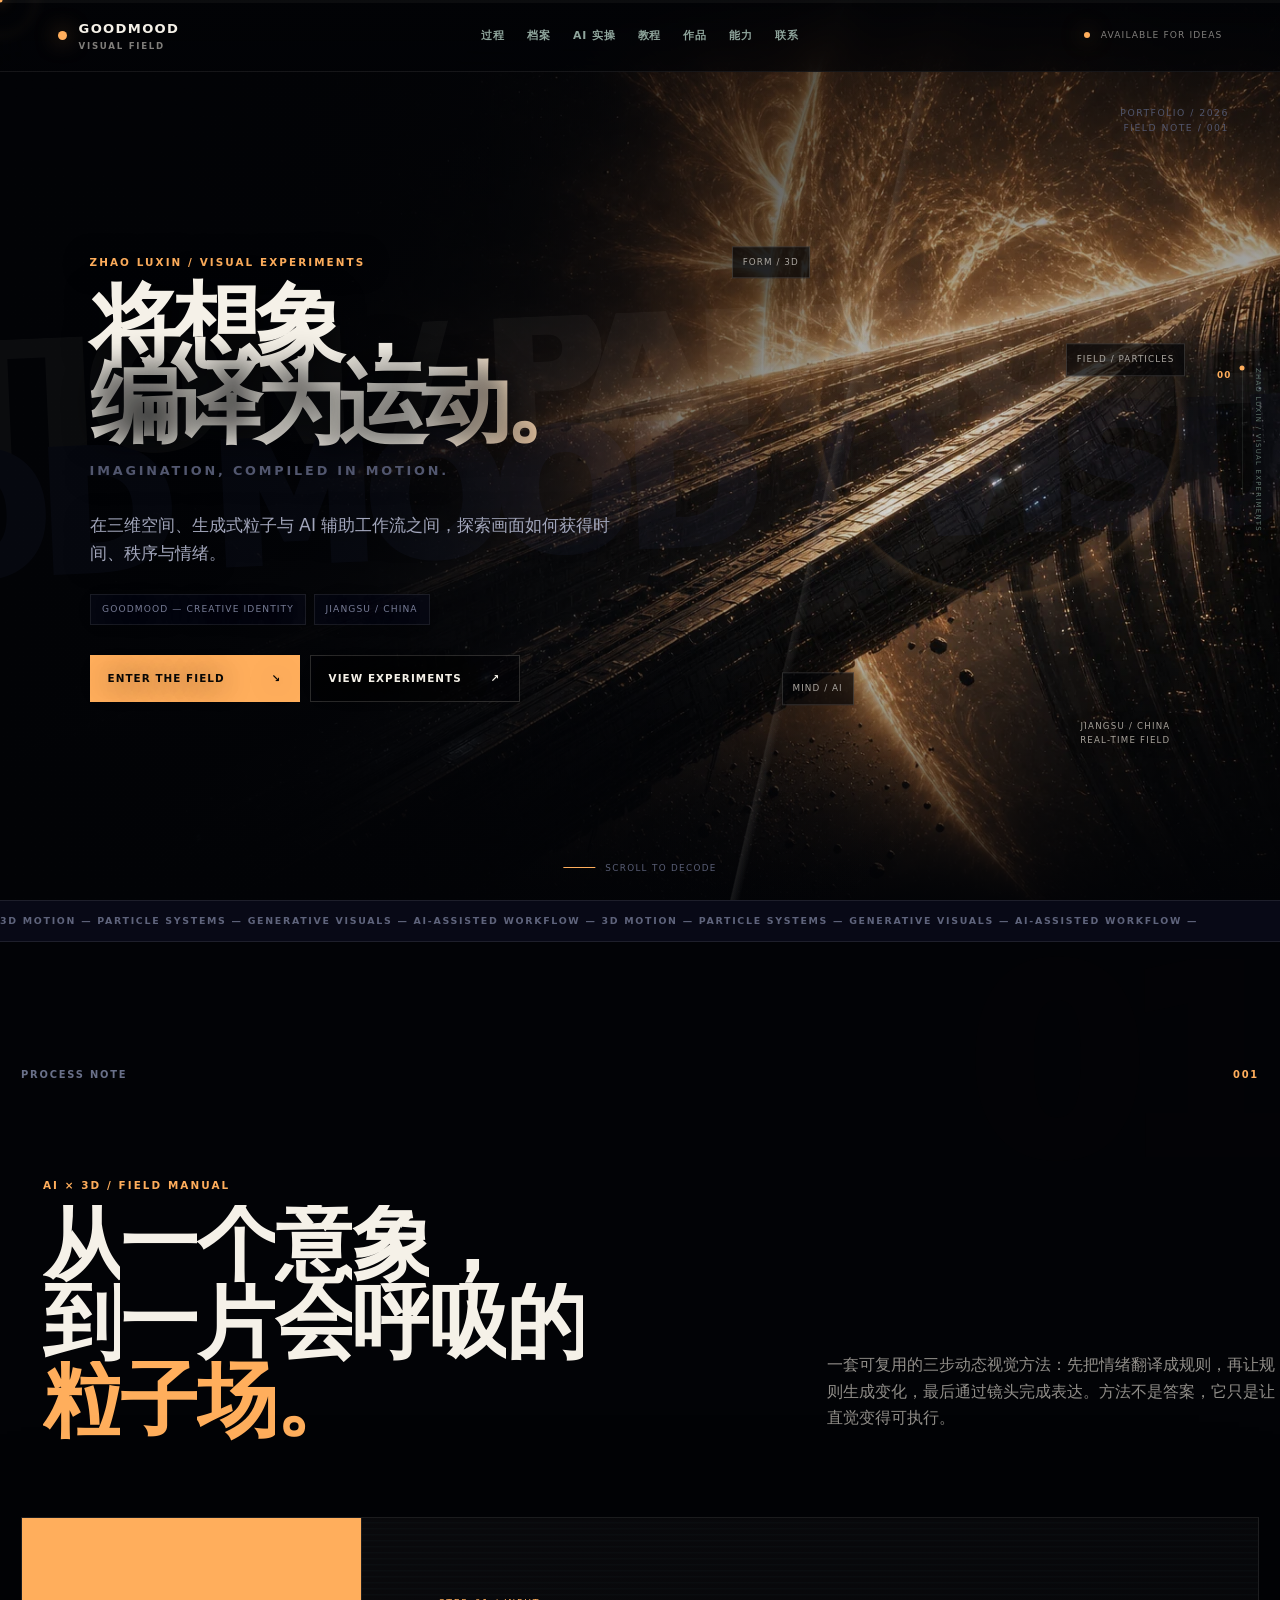
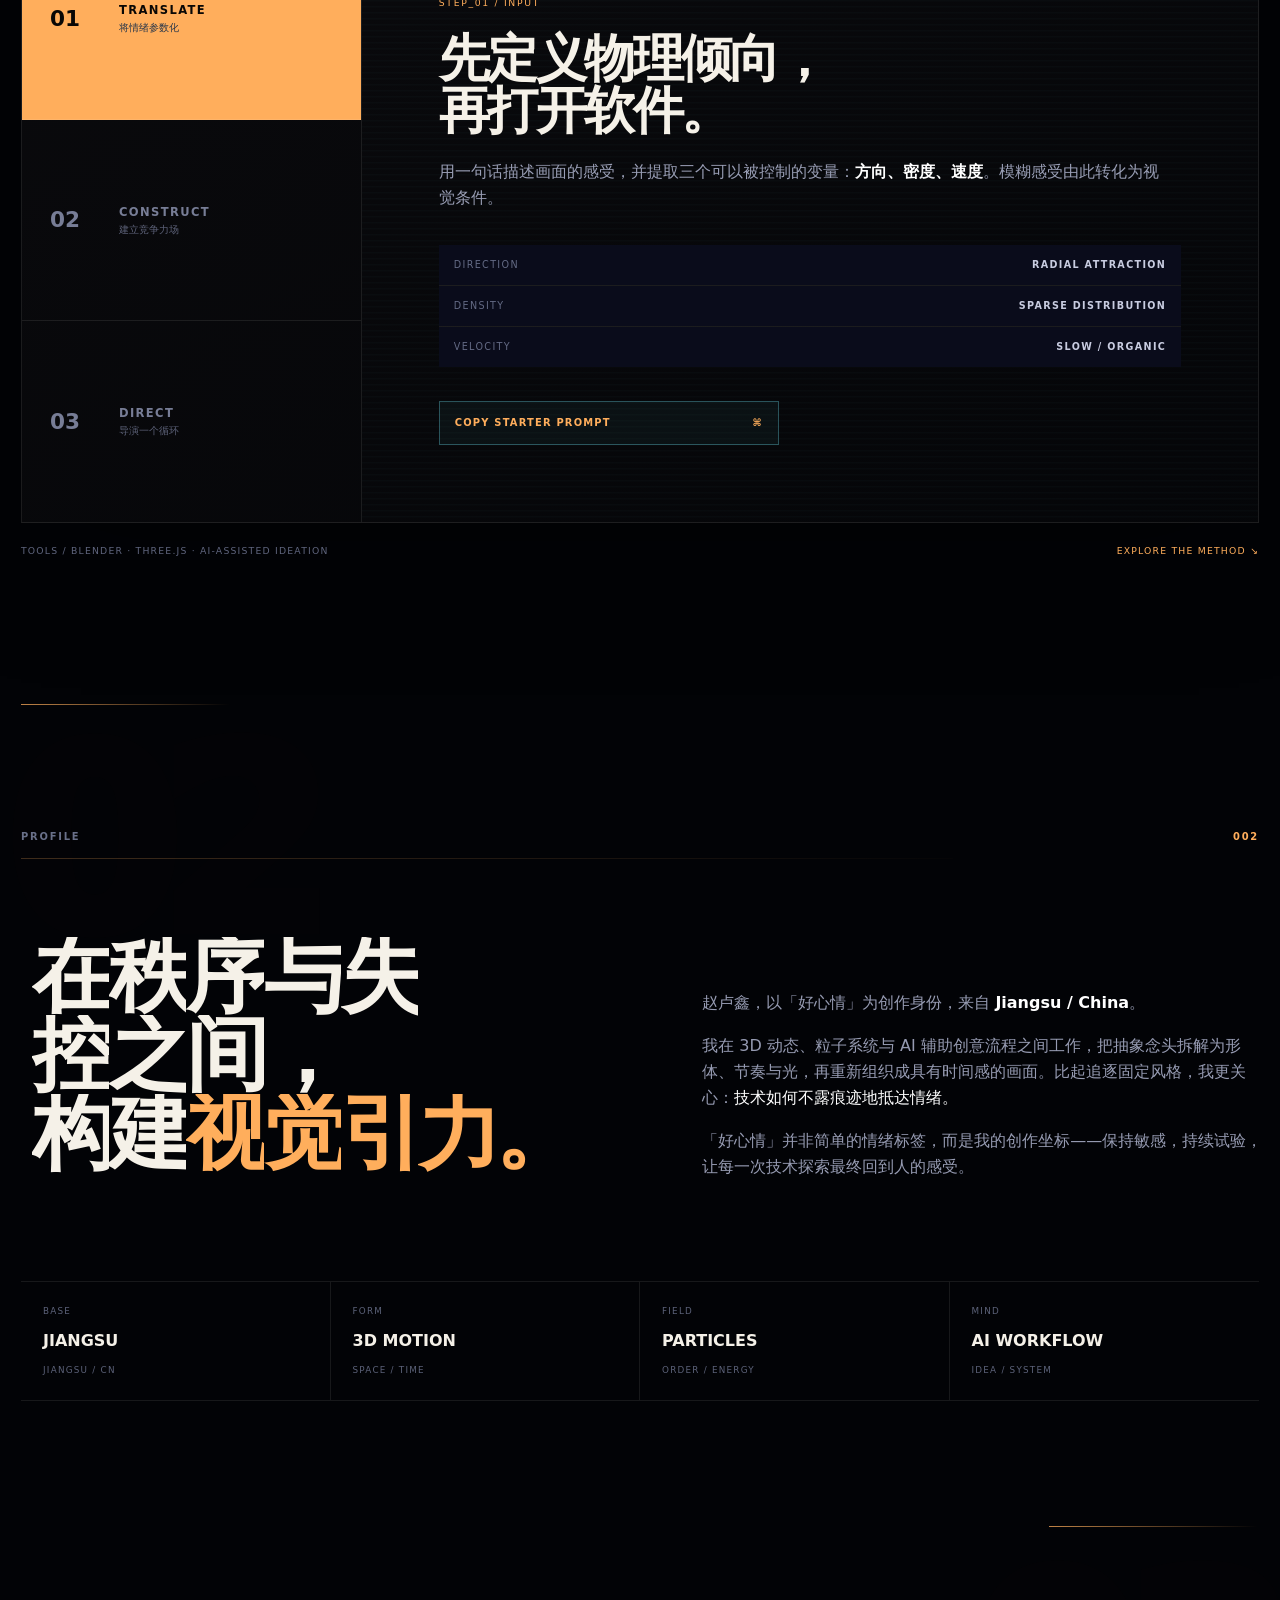
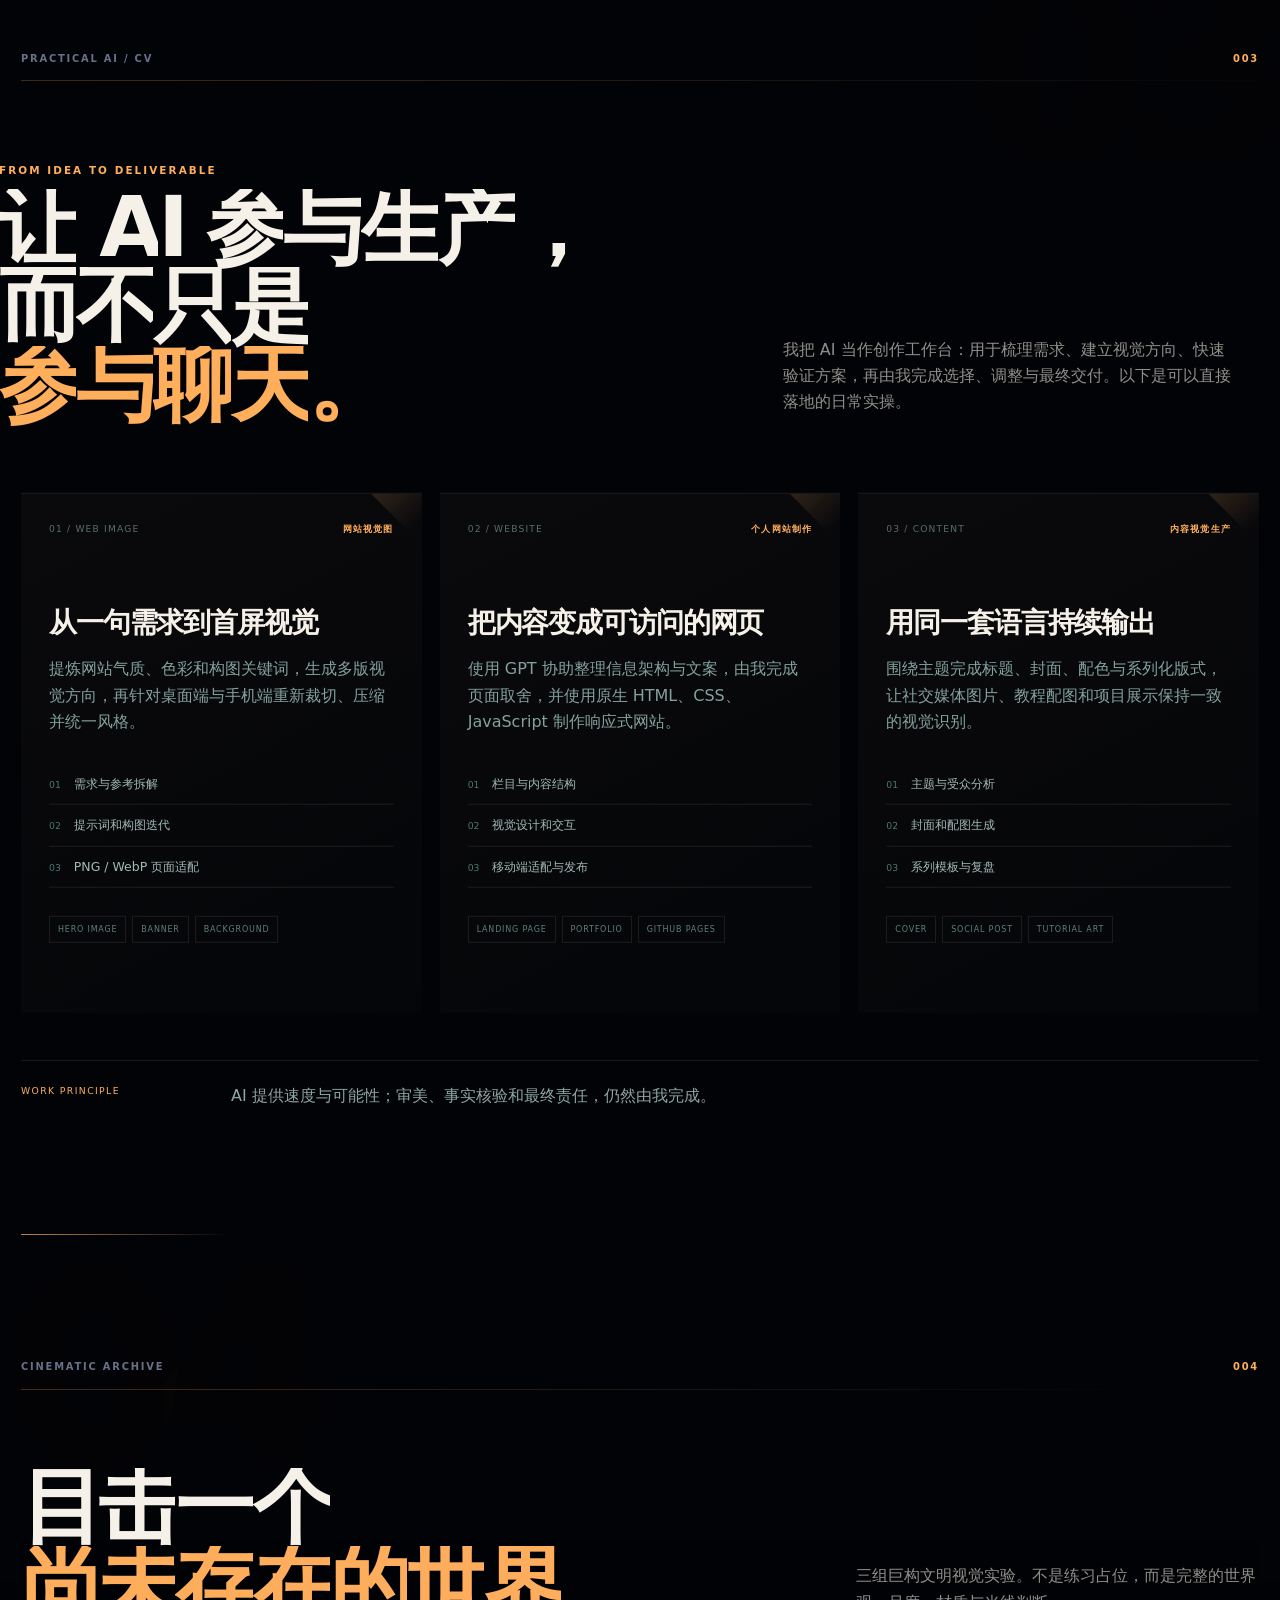
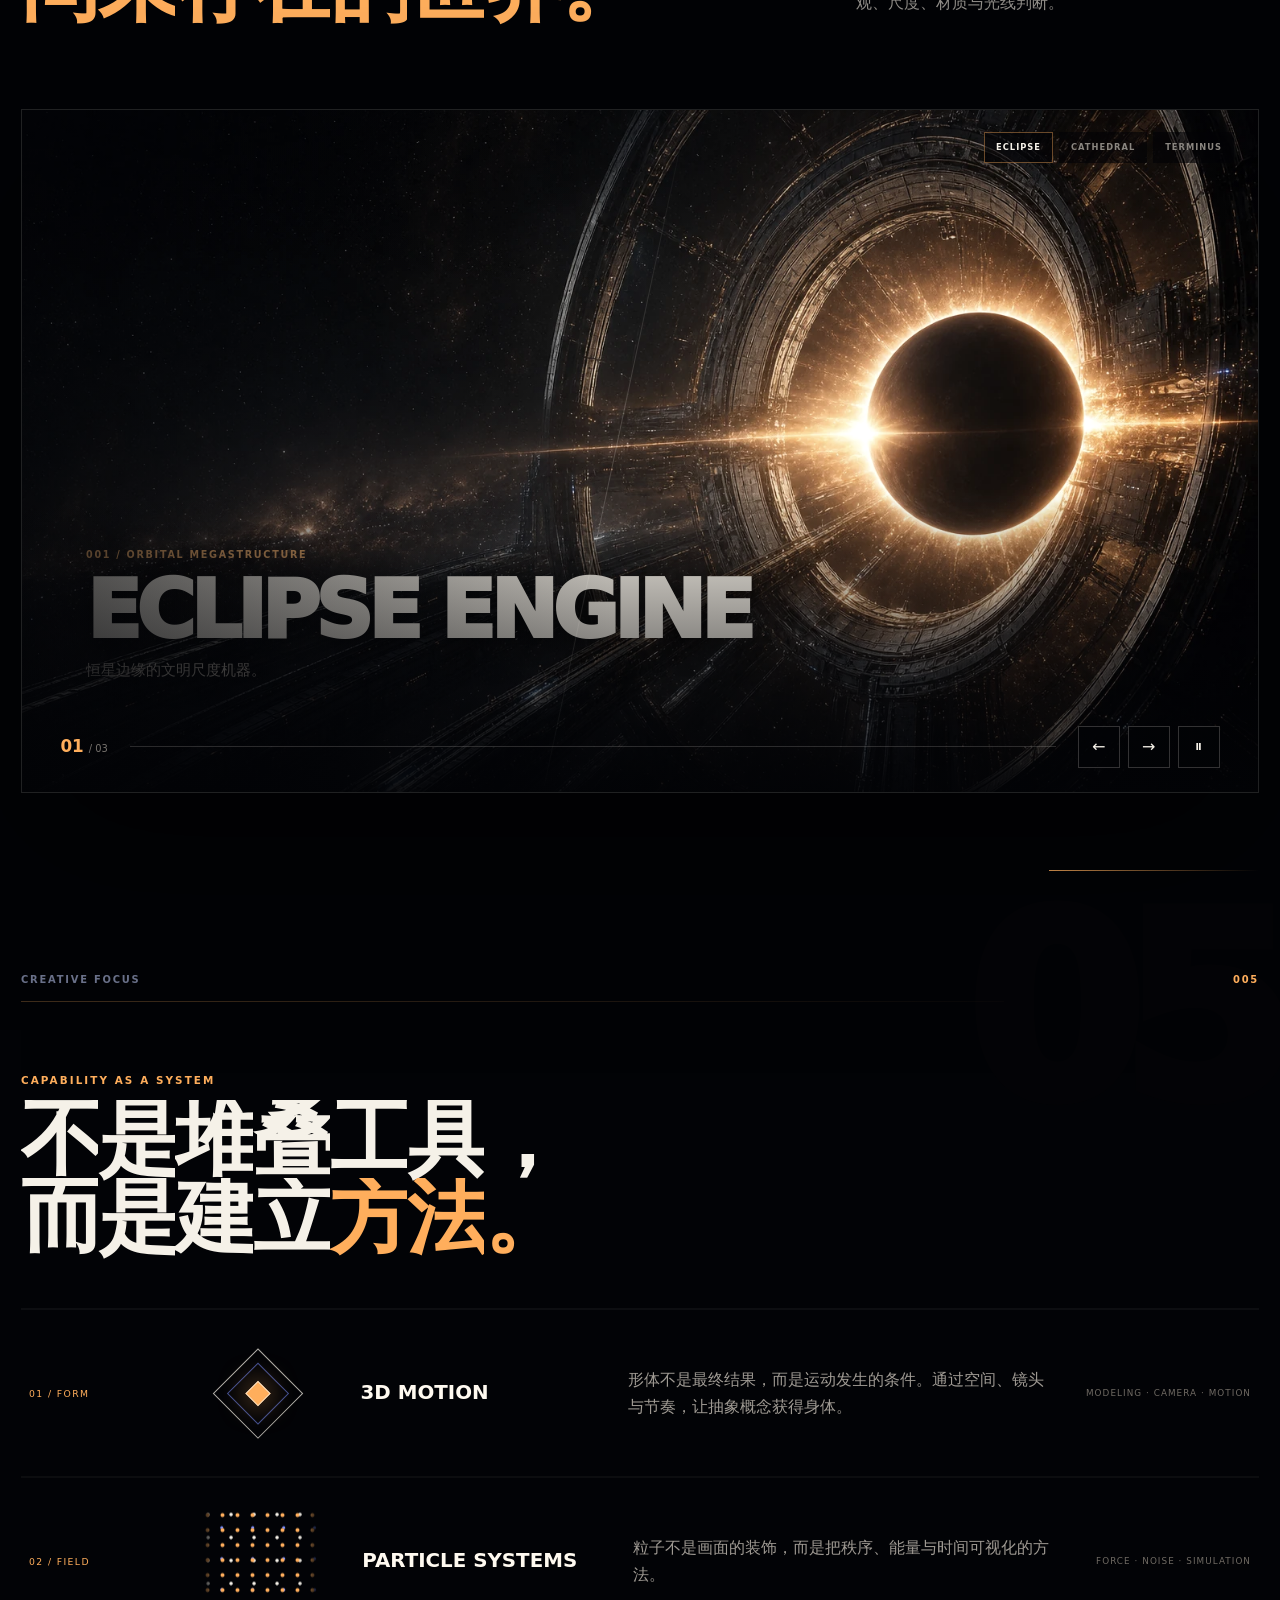
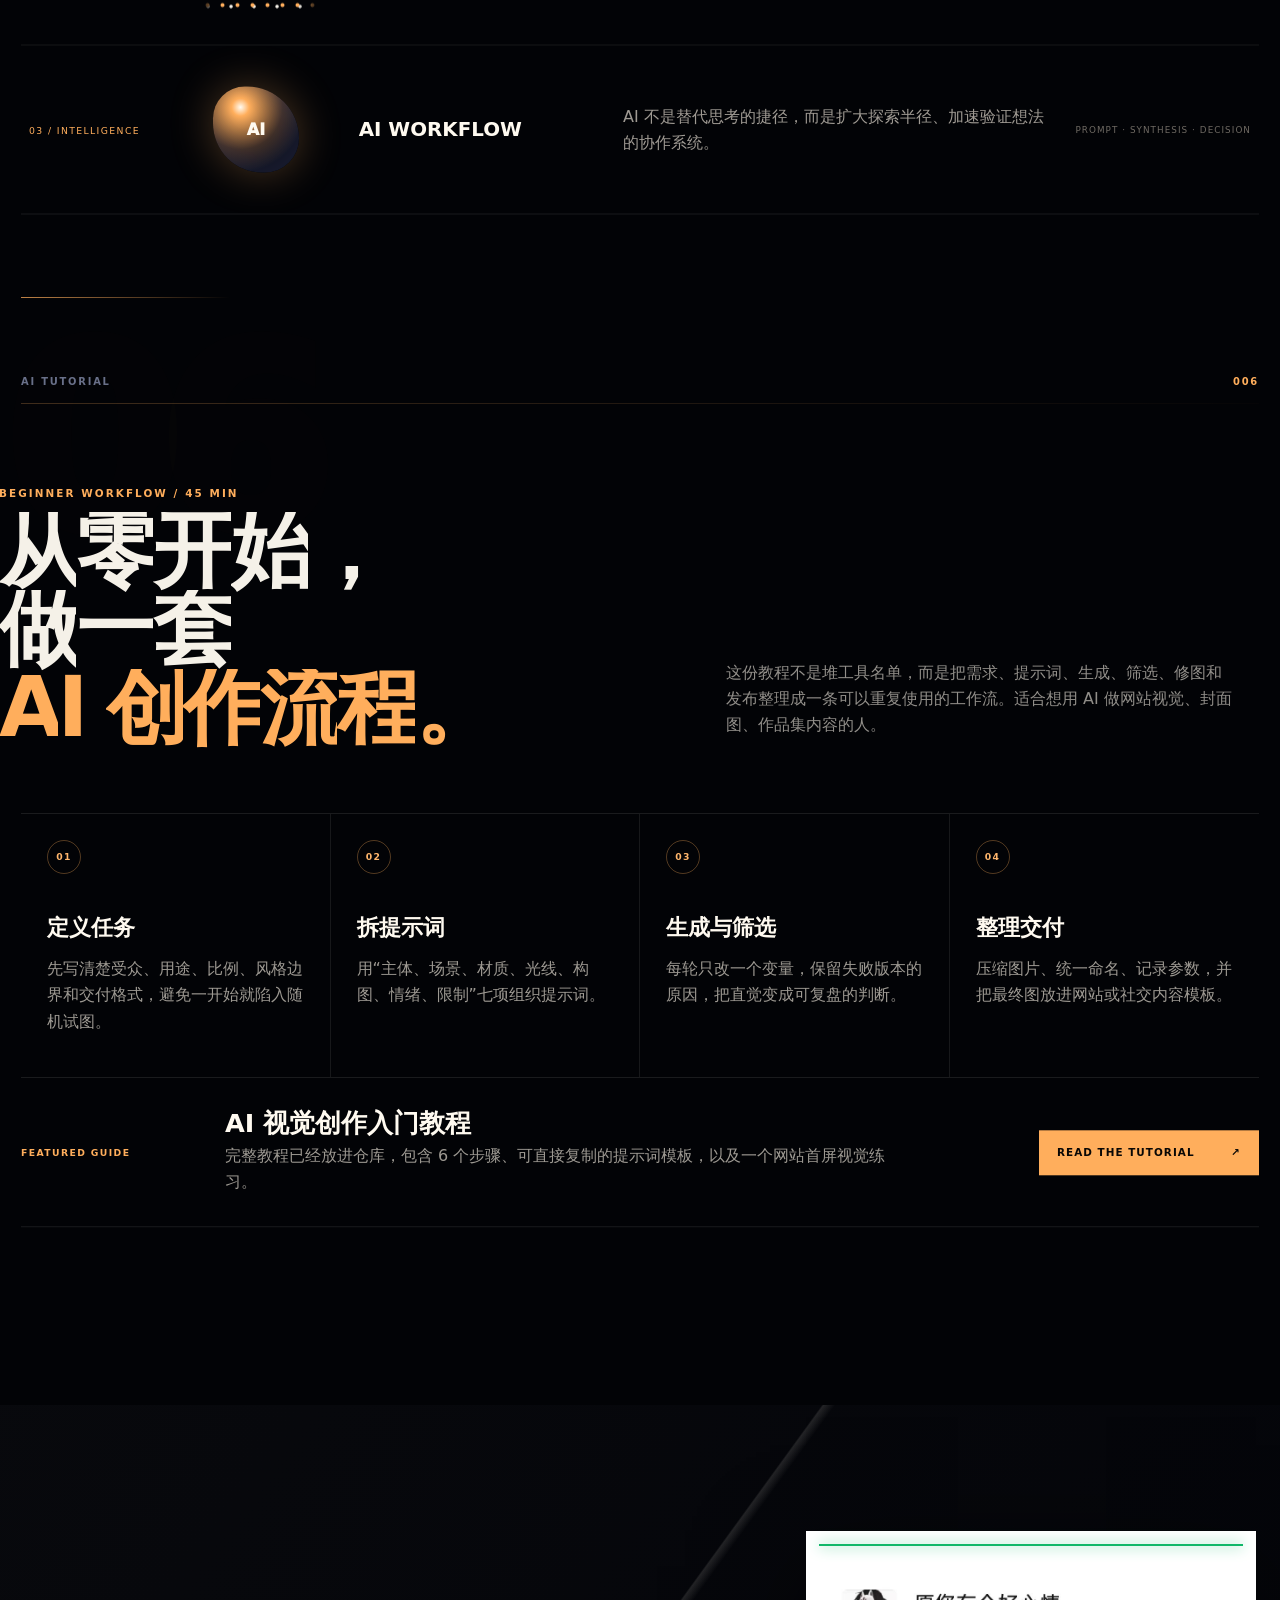
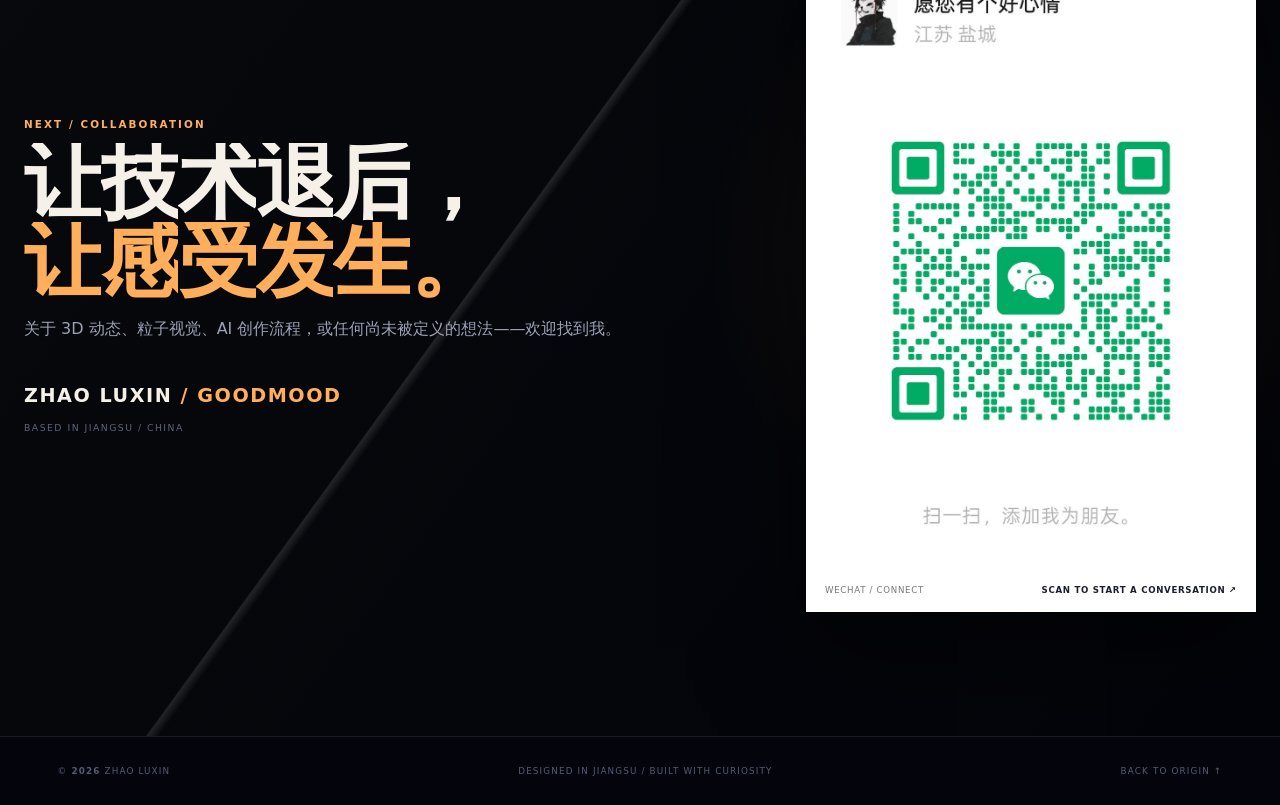
==== commit a8701f79: "Refine post-archive technical debrief" ====
--- a/index.html
+++ b/index.html
@@ -20,6 +20,26 @@
 <article class="protocol-panel" data-panel="2" hidden><div class="panel-id">STEP_03 / OUTPUT</div><h3>真正高级的循环，<br>让人忘记它曾结束。</h3><p>镜头只保留一个主运动，粒子变化作为次级运动。输出 6–8 秒无缝循环，重点检查首尾两帧的速度、方向与密度是否连续。</p><div class="loop-meter"><span></span><i>00:00</i><i>00:08</i></div><div class="output-meta">OUTPUT / SEAMLESS LOOP · PARAMETER MAP · PROCESS NOTES</div></article></div></div><div class="process-footer reveal"><span>TOOLS / BLENDER · THREE.JS · AI-ASSISTED IDEATION</span><a href="#focus">EXPLORE THE METHOD ↘</a></div></section>
 <section class="profile section" id="profile"><div class="section-label reveal"><span>PROFILE</span><b>002</b></div><div class="profile-grid"><h2 class="reveal">在秩序与失控之间，<br>构建<strong>视觉引力。</strong></h2><div class="profile-copy reveal"><p>赵卢鑫，以「好心情」为创作身份，来自 <b>Jiangsu / China</b>。</p><p>我在 3D 动态、粒子系统与 AI 辅助创意流程之间工作，把抽象念头拆解为形体、节奏与光，再重新组织成具有时间感的画面。比起追逐固定风格，我更关心：<em>技术如何不露痕迹地抵达情绪。</em></p><p>「好心情」并非简单的情绪标签，而是我的创作坐标——保持敏感，持续试验，让每一次技术探索最终回到人的感受。</p></div></div><div class="profile-stats reveal"><div><span>BASE</span><b>JIANGSU</b><small>JIANGSU / CN</small></div><div><span>FORM</span><b>3D MOTION</b><small>SPACE / TIME</small></div><div><span>FIELD</span><b>PARTICLES</b><small>ORDER / ENERGY</small></div><div><span>MIND</span><b>AI WORKFLOW</b><small>IDEA / SYSTEM</small></div></div></section>
 <section class="ai-practice section" id="ai-practice"><div class="section-label reveal"><span>PRACTICAL AI / CV</span><b>003</b></div><div class="practice-head"><div class="reveal"><p class="overline">FROM IDEA TO DELIVERABLE</p><h2>让 AI 参与生产，<br>而不只是<strong>参与聊天。</strong></h2></div><p class="reveal">我把 AI 当作创作工作台：用于梳理需求、建立视觉方向、快速验证方案，再由我完成选择、调整与最终交付。以下是可以直接落地的日常实操。</p></div><div class="practice-grid"><article class="practice-card reveal"><div class="practice-top"><span>01 / WEB IMAGE</span><b>网站视觉图</b></div><h3>从一句需求到首屏视觉</h3><p>提炼网站气质、色彩和构图关键词，生成多版视觉方向，再针对桌面端与手机端重新裁切、压缩并统一风格。</p><ol><li>需求与参考拆解</li><li>提示词和构图迭代</li><li>PNG / WebP 页面适配</li></ol><div class="deliverables"><span>HERO IMAGE</span><span>BANNER</span><span>BACKGROUND</span></div></article><article class="practice-card reveal"><div class="practice-top"><span>02 / WEBSITE</span><b>个人网站制作</b></div><h3>把内容变成可访问的网页</h3><p>使用 GPT 协助整理信息架构与文案，由我完成页面取舍，并使用原生 HTML、CSS、JavaScript 制作响应式网站。</p><ol><li>栏目与内容结构</li><li>视觉设计和交互</li><li>移动端适配与发布</li></ol><div class="deliverables"><span>LANDING PAGE</span><span>PORTFOLIO</span><span>GITHUB PAGES</span></div></article><article class="practice-card reveal"><div class="practice-top"><span>03 / CONTENT</span><b>内容视觉生产</b></div><h3>用同一套语言持续输出</h3><p>围绕主题完成标题、封面、配色与系列化版式，让社交媒体图片、教程配图和项目展示保持一致的视觉识别。</p><ol><li>主题与受众分析</li><li>封面和配图生成</li><li>系列模板与复盘</li></ol><div class="deliverables"><span>COVER</span><span>SOCIAL POST</span><span>TUTORIAL ART</span></div></article></div><div class="practice-note reveal"><span>WORK PRINCIPLE</span><p>AI 提供速度与可能性；审美、事实核验和最终责任，仍然由我完成。</p></div></section><section class="works section" id="works"><div class="section-label reveal"><span>CINEMATIC ARCHIVE</span><b>004</b></div><div class="works-heading reveal"><h2>目击一个<br><strong>尚未存在的世界。</strong></h2><p>三组巨构文明视觉实验。不是练习占位，而是完整的世界观、尺度、材质与光线判断。</p></div><div id="work-showcase" class="work-showcase reveal" data-carousel aria-roledescription="carousel" aria-label="宏大科幻视觉作品轮播"><div class="work-slides"><figure class="work-slide active" data-slide="0" aria-hidden="false"><img src="assets/work-eclipse-engine.webp" alt="恒星遮蔽引擎与环形轨道巨构" decoding="async"><figcaption><span>001 / ORBITAL MEGASTRUCTURE</span><h3>ECLIPSE ENGINE</h3><p>恒星边缘的文明尺度机器。</p></figcaption></figure><figure class="work-slide" data-slide="1" aria-hidden="true"><img src="assets/work-gravitational-cathedral.webp" alt="由钛金属巨柱构成的引力圣殿" loading="lazy" decoding="async"><figcaption><span>002 / ARCHITECTURAL VOID</span><h3>GRAVITATIONAL CATHEDRAL</h3><p>以光为中轴的行星级建筑。</p></figcaption></figure><figure class="work-slide" data-slide="2" aria-hidden="true"><img src="assets/work-terminus-tide.webp" alt="跨越黑色晶体海面的行星级巨构" loading="lazy" decoding="async"><figcaption><span>003 / PLANETARY HORIZON</span><h3>TERMINUS TIDE</h3><p>结构、风暴与地平线的终点。</p></figcaption></figure></div><div class="work-carousel-ui"><div class="work-counter"><b>01</b><span>/ 03</span></div><div class="work-progress" aria-hidden="true"><span></span></div><div class="work-controls"><button type="button" data-carousel-prev aria-label="上一张作品">←</button><button type="button" data-carousel-next aria-label="下一张作品">→</button></div></div><div class="work-tabs" role="tablist" aria-label="选择作品"><button type="button" class="active" data-carousel-go="0" role="tab" aria-selected="true">ECLIPSE</button><button type="button" data-carousel-go="1" role="tab" aria-selected="false">CATHEDRAL</button><button type="button" data-carousel-go="2" role="tab" aria-selected="false">TERMINUS</button></div></div></section>
-<section class="focus section" id="focus"><div class="section-label reveal"><span>CREATIVE FOCUS</span><b>005</b></div><div class="focus-heading reveal"><p class="overline">CAPABILITY AS A SYSTEM</p><h2>不是堆叠工具，<br>而是建立<strong>方法。</strong></h2></div><div class="focus-cards"><article class="tilt-card reveal"><span class="card-num">01 / FORM</span><div class="form-object"><i></i><i></i><i></i></div><h3>3D MOTION</h3><p>形体不是最终结果，而是运动发生的条件。通过空间、镜头与节奏，让抽象概念获得身体。</p><small>MODELING · CAMERA · MOTION</small></article><article class="tilt-card reveal"><span class="card-num">02 / FIELD</span><div class="particle-object"></div><h3>PARTICLE SYSTEMS</h3><p>粒子不是画面的装饰，而是把秩序、能量与时间可视化的方法。</p><small>FORCE · NOISE · SIMULATION</small></article><article class="tilt-card reveal"><span class="card-num">03 / INTELLIGENCE</span><div class="mind-object"><i>AI</i></div><h3>AI WORKFLOW</h3><p>AI 不是替代思考的捷径，而是扩大探索半径、加速验证想法的协作系统。</p><small>PROMPT · SYNTHESIS · DECISION</small></article></div></section>
-<section class="ai-tutorial section" id="ai-tutorial"><div class="section-label reveal"><span>AI TUTORIAL</span><b>006</b></div><div class="tutorial-head"><div class="reveal"><p class="overline">BEGINNER WORKFLOW / 45 MIN</p><h2>从零开始，<br>做一套<strong>AI 创作流程。</strong></h2></div><p class="reveal">这份教程不是堆工具名单，而是把需求、提示词、生成、筛选、修图和发布整理成一条可以重复使用的工作流。适合想用 AI 做网站视觉、封面图、作品集内容的人。</p></div><div class="tutorial-board reveal"><div class="tutorial-map"><article><span>01</span><h3>定义任务</h3><p>先写清楚受众、用途、比例、风格边界和交付格式，避免一开始就陷入随机试图。</p></article><article><span>02</span><h3>拆提示词</h3><p>用“主体、场景、材质、光线、构图、情绪、限制”七项组织提示词。</p></article><article><span>03</span><h3>生成与筛选</h3><p>每轮只改一个变量，保留失败版本的原因，把直觉变成可复盘的判断。</p></article><article><span>04</span><h3>整理交付</h3><p>压缩图片、统一命名、记录参数，并把最终图放进网站或社交内容模板。</p></article></div><aside class="tutorial-panel"><span>FEATURED GUIDE</span><h3>AI 视觉创作入门教程</h3><p>完整教程已经放进仓库，包含 6 个步骤、可直接复制的提示词模板，以及一个网站首屏视觉练习。</p><a class="button primary" href="ai-tutorial.html">READ THE TUTORIAL <b>↗</b></a></aside></div></section>
+<section class="focus section" id="focus">
+  <div class="section-label reveal"><span>CREATIVE FOCUS</span><b>005</b></div>
+  <div class="focus-heading reveal"><p class="overline">CAPABILITY AS A SYSTEM</p><h2>不是堆叠工具，<br>而是建立<strong>方法。</strong></h2></div>
+  <div class="focus-cards">
+    <article class="reveal"><span class="card-num">01 / FORM</span><div class="form-object"><i></i><i></i><i></i></div><h3>3D MOTION</h3><p>形体不是最终结果，而是运动发生的条件。通过空间、镜头与节奏，让抽象概念获得身体。</p><small>MODELING · CAMERA · MOTION</small></article>
+    <article class="reveal"><span class="card-num">02 / FIELD</span><div class="particle-object"></div><h3>PARTICLE SYSTEMS</h3><p>粒子不是画面的装饰，而是把秩序、能量与时间可视化的方法。</p><small>FORCE · NOISE · SIMULATION</small></article>
+    <article class="reveal"><span class="card-num">03 / INTELLIGENCE</span><div class="mind-object"><i>AI</i></div><h3>AI WORKFLOW</h3><p>AI 不是替代思考的捷径，而是扩大探索半径、加速验证想法的协作系统。</p><small>PROMPT · SYNTHESIS · DECISION</small></article>
+  </div>
+</section>
+<section class="ai-tutorial section" id="ai-tutorial">
+  <div class="section-label reveal"><span>AI TUTORIAL</span><b>006</b></div>
+  <div class="tutorial-head"><div class="reveal"><p class="overline">BEGINNER WORKFLOW / 45 MIN</p><h2>从零开始，<br>做一套<strong>AI 创作流程。</strong></h2></div><p class="reveal">这份教程不是堆工具名单，而是把需求、提示词、生成、筛选、修图和发布整理成一条可以重复使用的工作流。适合想用 AI 做网站视觉、封面图、作品集内容的人。</p></div>
+  <div class="tutorial-board reveal">
+    <div class="tutorial-map">
+      <article><span>01</span><h3>定义任务</h3><p>先写清楚受众、用途、比例、风格边界和交付格式，避免一开始就陷入随机试图。</p></article>
+      <article><span>02</span><h3>拆提示词</h3><p>用“主体、场景、材质、光线、构图、情绪、限制”七项组织提示词。</p></article>
+      <article><span>03</span><h3>生成与筛选</h3><p>每轮只改一个变量，保留失败版本的原因，把直觉变成可复盘的判断。</p></article>
+      <article><span>04</span><h3>整理交付</h3><p>压缩图片、统一命名、记录参数，并把最终图放进网站或社交内容模板。</p></article>
+    </div>
+    <aside class="tutorial-panel"><span>FEATURED GUIDE</span><div><h3>AI 视觉创作入门教程</h3><p>完整教程已经放进仓库，包含 6 个步骤、可直接复制的提示词模板，以及一个网站首屏视觉练习。</p></div><a class="button primary" href="ai-tutorial.html">READ THE TUTORIAL <b>↗</b></a></aside>
+  </div>
+</section>
 <section class="contact" id="contact"><div class="contact-copy reveal"><p class="overline">NEXT / COLLABORATION</p><h2>让技术退后，<br><strong>让感受发生。</strong></h2><p>关于 3D 动态、粒子视觉、AI 创作流程，或任何尚未被定义的想法——欢迎找到我。</p><div class="contact-signature">ZHAO LUXIN <span>/ GOODMOOD</span></div><div class="location">BASED IN JIANGSU / CHINA</div></div><figure class="qr-card reveal"><div class="qr-scan"></div><img src="assets/wechat.jpg" alt="赵卢鑫的微信二维码"><figcaption><span>WECHAT / CONNECT</span><b>SCAN TO START A CONVERSATION ↗</b></figcaption></figure></section></main><footer><span>© <b id="year"></b> ZHAO LUXIN</span><span>DESIGNED IN JIANGSU / BUILT WITH CURIOSITY</span><a href="#home">BACK TO ORIGIN ↑</a></footer><div class="toast" role="status">PROMPT COPIED</div><script src="script.js"></script></body></html>
--- a/effects.css
+++ b/effects.css
@@ -1152,3 +1152,496 @@
     animation: none !important;
   }
 }
+
+/* ITERATION 05 / TECHNICAL DEBRIEF */
+.section::after,
+.section-label::after {
+  opacity: .34;
+  transition: opacity .35s ease;
+}
+
+.section.is-current::after,
+.section.is-current .section-label::after {
+  opacity: 1;
+}
+
+#works {
+  padding-bottom: clamp(52px, 6vw, 84px);
+}
+
+.work-playback {
+  font-size: .58rem;
+  font-weight: 900;
+}
+
+.work-playback[aria-pressed="true"] {
+  color: #090705;
+  border-color: #ffae5c;
+  background: #ffae5c;
+}
+
+#focus {
+  padding-top: clamp(72px, 8vw, 110px);
+  padding-bottom: clamp(54px, 6vw, 82px);
+}
+
+#focus .focus-heading {
+  max-width: 1040px;
+}
+
+#focus .focus-cards {
+  display: grid;
+  grid-template-columns: 1fr;
+  gap: 0;
+  margin-top: clamp(38px, 5vw, 58px);
+  border-block: 1px solid #f5f1e81a;
+}
+
+#focus .focus-cards article {
+  position: relative;
+  display: grid;
+  grid-template-columns: minmax(82px, .42fr) 132px minmax(170px, .72fr) minmax(280px, 1.3fr) auto;
+  gap: clamp(18px, 2.4vw, 34px);
+  align-items: center;
+  min-height: 168px;
+  padding: 24px 8px;
+  border: 0;
+  border-bottom: 1px solid #f5f1e817;
+  background: transparent;
+  overflow: hidden;
+}
+
+#focus .focus-cards article:last-child {
+  border-bottom: 0;
+}
+
+#focus .focus-cards article::before {
+  content: "";
+  position: absolute;
+  inset: 0;
+  background: linear-gradient(90deg, #ffae5c0a, #f5f1e806 48%, transparent 82%);
+  transform: scaleX(0);
+  transform-origin: right;
+  transition: transform .55s cubic-bezier(.16, .84, .22, 1);
+  pointer-events: none;
+}
+
+#focus .focus-cards article:hover::before {
+  transform: scaleX(1);
+  transform-origin: left;
+}
+
+#focus .focus-cards article > * {
+  position: relative;
+  z-index: 1;
+}
+
+#focus .card-num {
+  color: #ffae5c;
+}
+
+#focus .form-object,
+#focus .particle-object,
+#focus .mind-object {
+  width: 120px;
+  height: 108px;
+  margin: 0;
+  transform: none;
+}
+
+#focus .form-object i {
+  width: 64px;
+  height: 64px;
+  border-color: #f5f1e8b8;
+}
+
+#focus .form-object i:nth-child(2) {
+  width: 44px;
+  height: 44px;
+  border-color: #768cff8f;
+}
+
+#focus .form-object i:nth-child(3) {
+  width: 18px;
+  height: 18px;
+  background: #ffae5c;
+  box-shadow: 0 0 28px #ffae5ca8;
+}
+
+#focus .particle-object {
+  border-radius: 0;
+  background:
+    radial-gradient(circle, #ffae5c 0 1.5px, transparent 2.4px),
+    radial-gradient(circle at 35% 30%, #f5f1e8 0 1.2px, transparent 2.2px),
+    radial-gradient(circle at 70% 65%, #768cff 0 1px, transparent 2px);
+  background-size: 15px 15px, 23px 23px, 31px 31px;
+  mask-image: linear-gradient(90deg, transparent, #000 18% 82%, transparent);
+}
+
+#focus .mind-object i {
+  width: 86px;
+  height: 86px;
+  color: #fffaf0;
+  background: radial-gradient(circle at 32% 24%, #fffaf0, #ffae5c 10%, #3e2c21 48%, #08090d 74%);
+  box-shadow: 0 0 44px #ffae5c4d, inset -12px -14px 28px #768cff24;
+  font-size: 1rem;
+}
+
+#focus .focus-cards h3,
+#focus .focus-cards p {
+  margin: 0;
+}
+
+#focus .focus-cards h3 {
+  color: #fffaf0;
+  font-size: clamp(1.08rem, 1.55vw, 1.42rem);
+  line-height: 1.05;
+  white-space: normal;
+}
+
+#focus .focus-cards p {
+  max-width: 520px;
+  color: #9f9a93;
+}
+
+#focus .focus-cards small {
+  color: #6f6a63;
+  text-align: right;
+  white-space: nowrap;
+}
+
+#ai-tutorial {
+  padding-top: clamp(52px, 6vw, 84px);
+  padding-bottom: clamp(132px, 14vw, 200px);
+}
+
+#ai-tutorial .tutorial-board {
+  display: grid;
+  grid-template-columns: 1fr;
+  gap: 0;
+  margin-top: clamp(40px, 5vw, 58px);
+}
+
+#ai-tutorial .tutorial-map {
+  display: grid;
+  grid-template-columns: repeat(4, minmax(0, 1fr));
+  border: 0;
+  border-block: 1px solid #f5f1e81a;
+  background: transparent;
+}
+
+#ai-tutorial .tutorial-map article,
+#ai-tutorial .tutorial-map article:nth-child(2n),
+#ai-tutorial .tutorial-map article:nth-last-child(-n + 2) {
+  position: relative;
+  min-height: 210px;
+  padding: 26px;
+  border: 0;
+  border-right: 1px solid #f5f1e817;
+  background: transparent;
+}
+
+#ai-tutorial .tutorial-map article:last-child {
+  border-right: 0;
+}
+
+#ai-tutorial .tutorial-map article::after {
+  content: "";
+  position: absolute;
+  right: 26px;
+  bottom: 0;
+  left: 26px;
+  height: 1px;
+  background: linear-gradient(90deg, #768cff00, #768cff7a, #ffae5c00);
+  transform: scaleX(0);
+  transition: transform .45s ease;
+}
+
+#ai-tutorial .tutorial-map article:hover::after {
+  transform: scaleX(1);
+}
+
+#ai-tutorial .tutorial-map span {
+  display: inline-grid;
+  place-items: center;
+  width: 34px;
+  height: 34px;
+  color: #ffb66c;
+  border: 1px solid #ffae5c52;
+  border-radius: 50%;
+}
+
+#ai-tutorial .tutorial-map h3 {
+  margin: 42px 0 12px;
+  color: #fffaf0;
+  font-size: clamp(1.2rem, 1.7vw, 1.5rem);
+}
+
+#ai-tutorial .tutorial-map p,
+#ai-tutorial .tutorial-panel p {
+  color: #9d9992;
+}
+
+#ai-tutorial .tutorial-panel {
+  display: grid;
+  grid-template-columns: 170px minmax(0, 1fr) auto;
+  gap: 34px;
+  align-items: center;
+  min-height: 0;
+  padding: 30px 0;
+  border: 0;
+  border-bottom: 1px solid #f5f1e81a;
+  background: transparent;
+  box-shadow: none;
+}
+
+#ai-tutorial .tutorial-panel > span {
+  color: #ffae5c;
+}
+
+#ai-tutorial .tutorial-panel h3 {
+  margin: 0 0 5px;
+  color: #fffaf0;
+  font-size: clamp(1.28rem, 2vw, 1.8rem);
+}
+
+#ai-tutorial .tutorial-panel p {
+  max-width: 680px;
+  margin: 0;
+}
+
+#ai-tutorial .tutorial-panel .button {
+  width: auto;
+  min-width: 220px;
+  margin: 0;
+}
+
+@media (min-width: 761px) and (prefers-reduced-motion: no-preference) {
+  .section :is(
+    .process-intro,
+    .practice-head,
+    .tutorial-head,
+    .profile-grid,
+    .focus-heading,
+    .works-heading,
+    .protocol,
+    .profile-stats,
+    .practice-grid,
+    .focus-cards,
+    .experiment-grid,
+    .tutorial-board
+  ) {
+    will-change: auto;
+  }
+
+  .section.is-near :is(
+    .process-intro,
+    .practice-head,
+    .tutorial-head,
+    .profile-grid,
+    .focus-heading,
+    .works-heading,
+    .protocol,
+    .profile-stats,
+    .practice-grid,
+    .focus-cards,
+    .experiment-grid,
+    .tutorial-board
+  ) {
+    will-change: transform;
+  }
+}
+
+@media (min-width: 761px) and (max-width: 1050px) {
+  #focus .focus-cards article {
+    grid-template-columns: 70px 110px minmax(160px, .8fr) minmax(240px, 1.2fr);
+  }
+
+  #focus .focus-cards small {
+    grid-column: 3 / 5;
+    text-align: left;
+  }
+
+  #ai-tutorial .tutorial-map {
+    grid-template-columns: repeat(2, minmax(0, 1fr));
+  }
+
+  #ai-tutorial .tutorial-map article:nth-child(-n + 2) {
+    border-bottom: 1px solid #f5f1e817;
+  }
+
+  #ai-tutorial .tutorial-map article:nth-child(2n) {
+    border-right: 0;
+  }
+
+  #ai-tutorial .tutorial-panel {
+    grid-template-columns: 150px minmax(0, 1fr) auto;
+  }
+}
+
+@media (max-width: 760px) {
+  #works {
+    padding-bottom: 48px;
+  }
+
+  .work-slide[data-slide="0"] img {
+    object-position: 72% center;
+  }
+
+  .work-slide[data-slide="1"] img {
+    object-position: 50% center;
+  }
+
+  .work-slide[data-slide="2"] img {
+    object-position: 58% center;
+  }
+
+  #focus {
+    padding: 64px 0 44px;
+  }
+
+  #focus .focus-cards {
+    margin-top: 36px;
+  }
+
+  #focus .focus-cards article {
+    grid-template-columns: 38px minmax(0, 1fr) 74px;
+    gap: 10px 12px;
+    min-height: 0;
+    padding: 20px 0;
+  }
+
+  #focus .card-num {
+    grid-column: 1;
+    grid-row: 1;
+  }
+
+  #focus .focus-cards h3 {
+    grid-column: 2;
+    grid-row: 1;
+    white-space: normal;
+  }
+
+  #focus .form-object,
+  #focus .particle-object,
+  #focus .mind-object {
+    grid-column: 3;
+    grid-row: 1;
+    width: 70px;
+    height: 70px;
+  }
+
+  #focus .form-object i {
+    width: 42px;
+    height: 42px;
+  }
+
+  #focus .form-object i:nth-child(2) {
+    width: 28px;
+    height: 28px;
+  }
+
+  #focus .form-object i:nth-child(3) {
+    width: 12px;
+    height: 12px;
+  }
+
+  #focus .mind-object i {
+    width: 58px;
+    height: 58px;
+  }
+
+  #focus .focus-cards p,
+  #focus .focus-cards small {
+    grid-column: 2 / 4;
+  }
+
+  #focus .focus-cards p {
+    grid-row: 2;
+  }
+
+  #focus .focus-cards small {
+    grid-row: 3;
+    text-align: left;
+  }
+
+  #ai-tutorial {
+    padding: 44px 0 112px;
+  }
+
+  #ai-tutorial .tutorial-board {
+    margin-top: 36px;
+  }
+
+  #ai-tutorial .tutorial-map {
+    grid-template-columns: 1fr;
+  }
+
+  #ai-tutorial .tutorial-map article,
+  #ai-tutorial .tutorial-map article:nth-child(2n),
+  #ai-tutorial .tutorial-map article:nth-last-child(-n + 2) {
+    display: grid;
+    grid-template-columns: 42px minmax(0, 1fr);
+    column-gap: 12px;
+    min-height: 0;
+    padding: 22px 0;
+    border-right: 0;
+    border-bottom: 1px solid #f5f1e817;
+  }
+
+  #ai-tutorial .tutorial-map article:last-child {
+    border-bottom: 0;
+  }
+
+  #ai-tutorial .tutorial-map article::after {
+    display: none;
+  }
+
+  #ai-tutorial .tutorial-map span {
+    grid-row: 1 / 3;
+  }
+
+  #ai-tutorial .tutorial-map h3 {
+    margin: 0;
+  }
+
+  #ai-tutorial .tutorial-map p {
+    margin: 8px 0 0;
+  }
+
+  #ai-tutorial .tutorial-panel {
+    grid-template-columns: 1fr;
+    gap: 12px;
+    padding: 24px 0;
+  }
+
+  #ai-tutorial .tutorial-panel .button {
+    width: 100%;
+    margin-top: 12px;
+  }
+}
+
+@media (prefers-reduced-motion: reduce) {
+  .atmosphere::before,
+  .atmosphere::after,
+  .section::after {
+    transform: none !important;
+  }
+
+  .section :is(
+    .process-intro,
+    .practice-head,
+    .tutorial-head,
+    .profile-grid,
+    .focus-heading,
+    .works-heading,
+    .protocol,
+    .profile-stats,
+    .practice-grid,
+    .focus-cards,
+    .experiment-grid,
+    .tutorial-board
+  ) {
+    will-change: auto !important;
+  }
+}
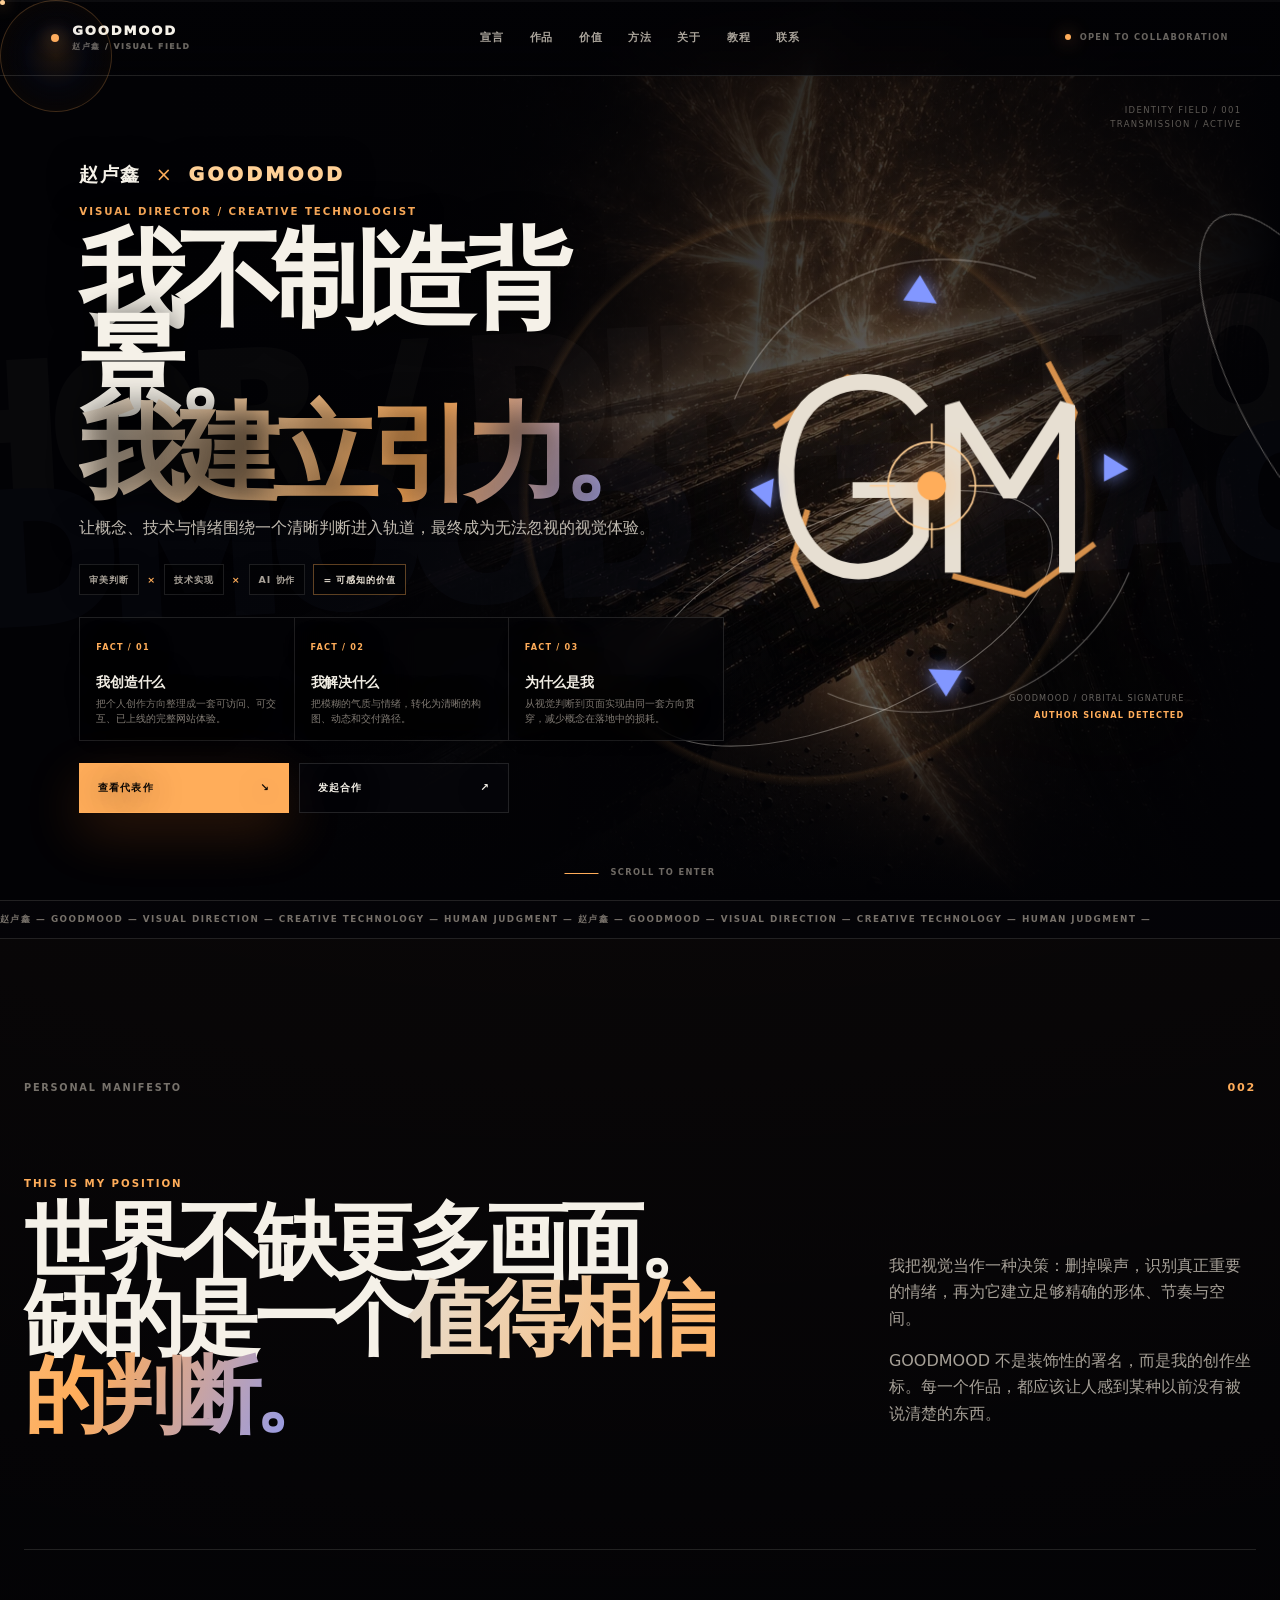
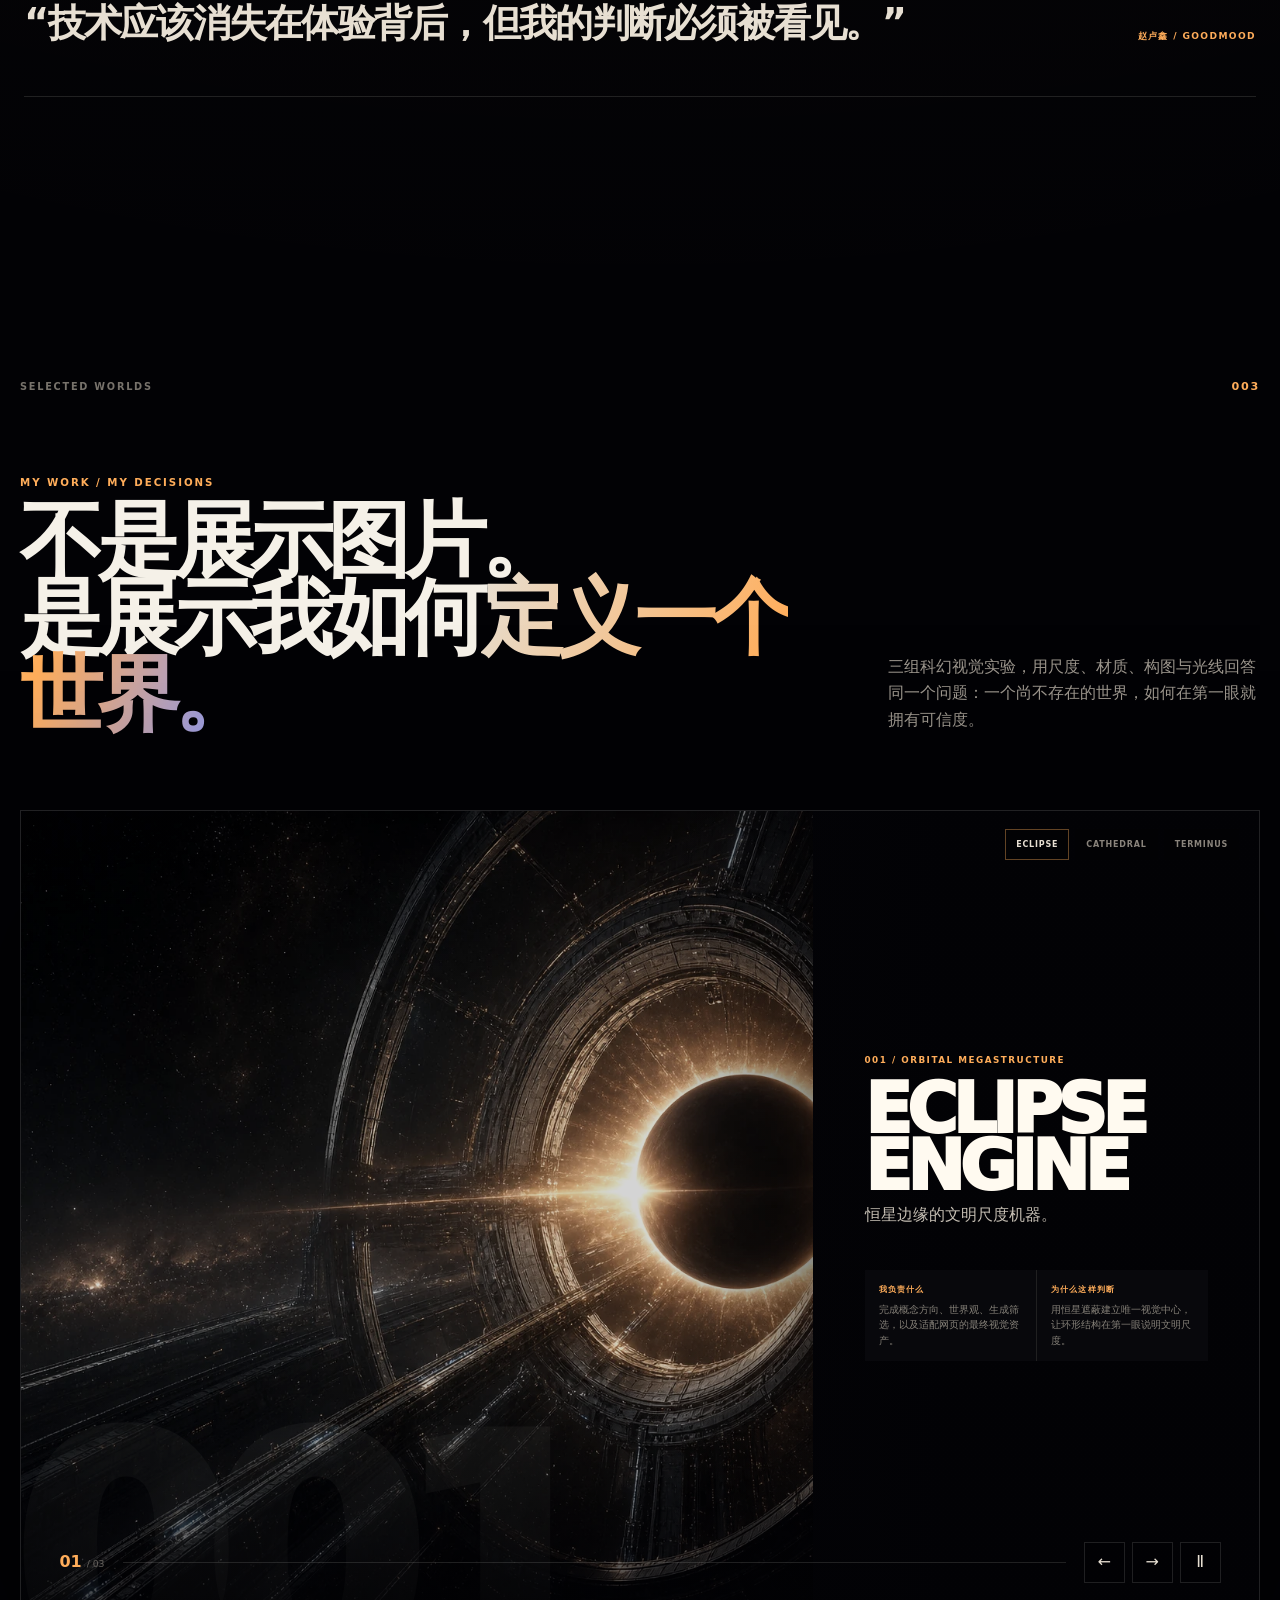
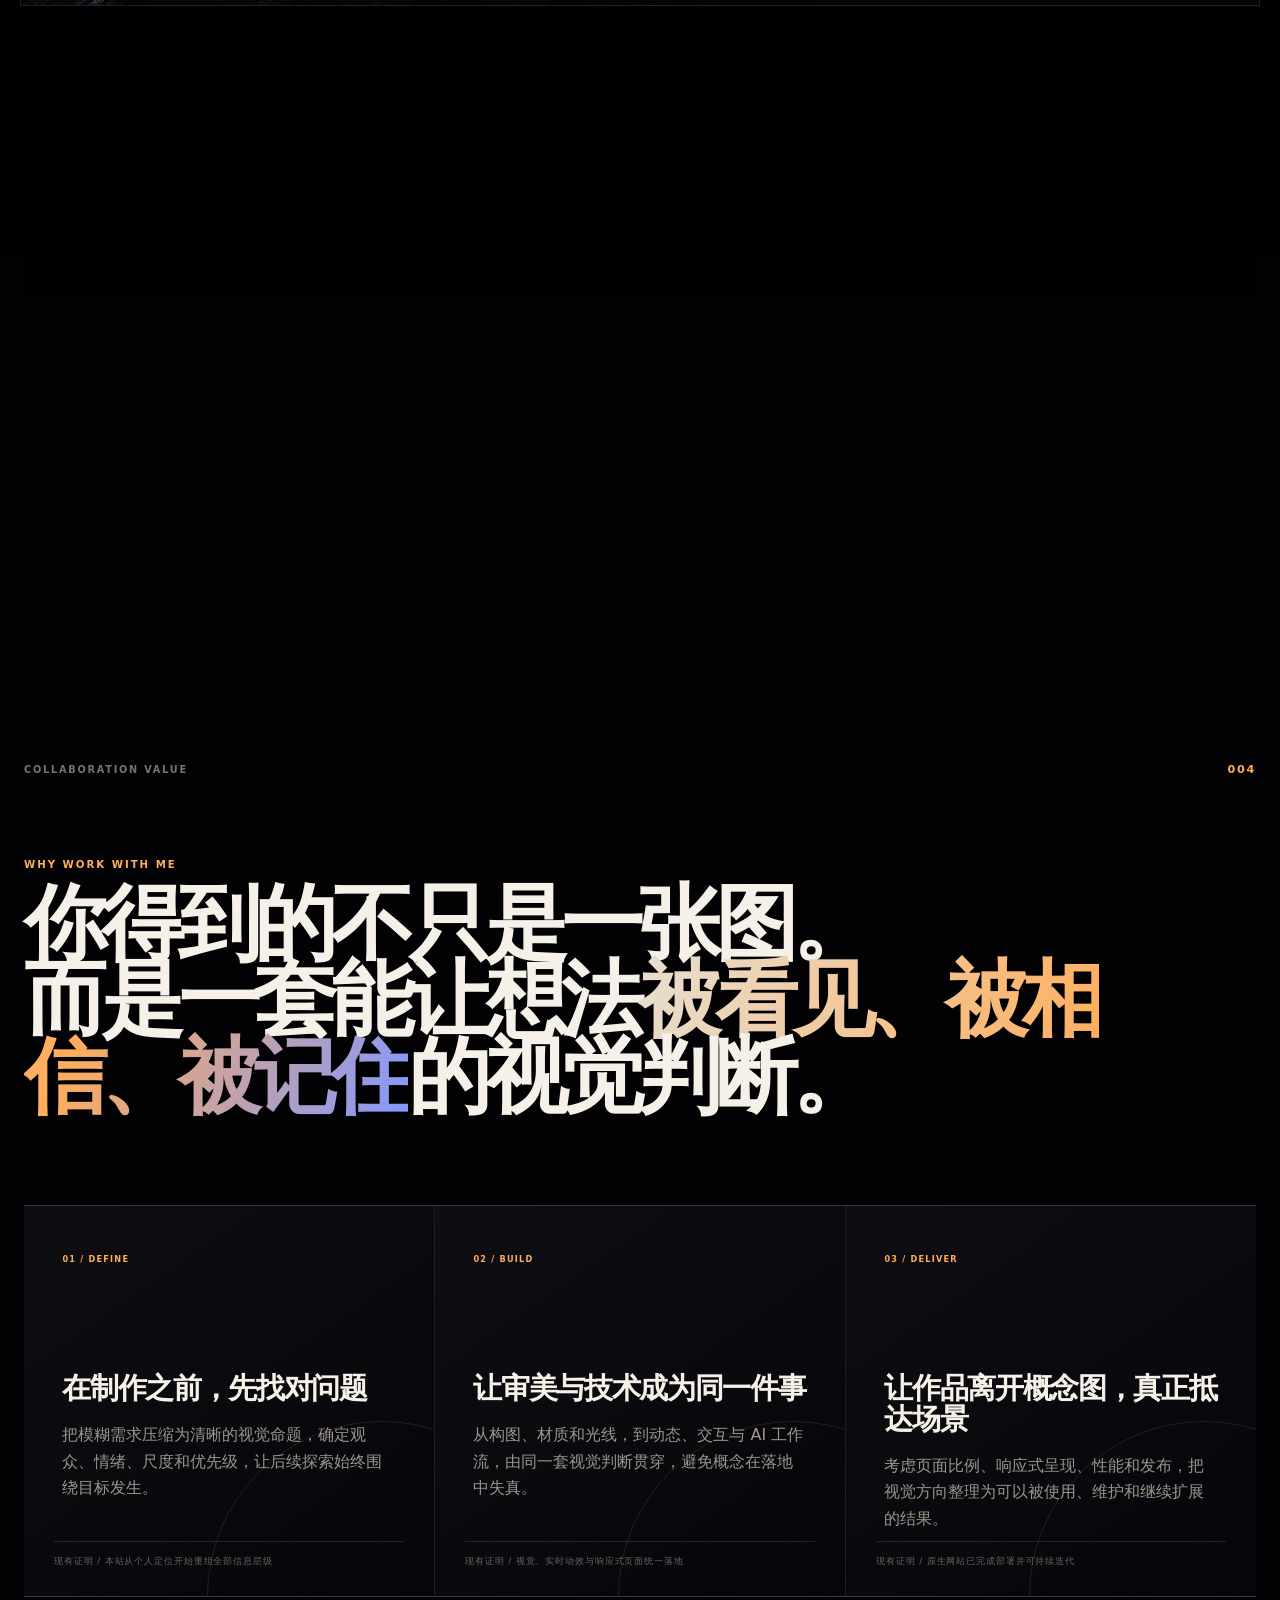
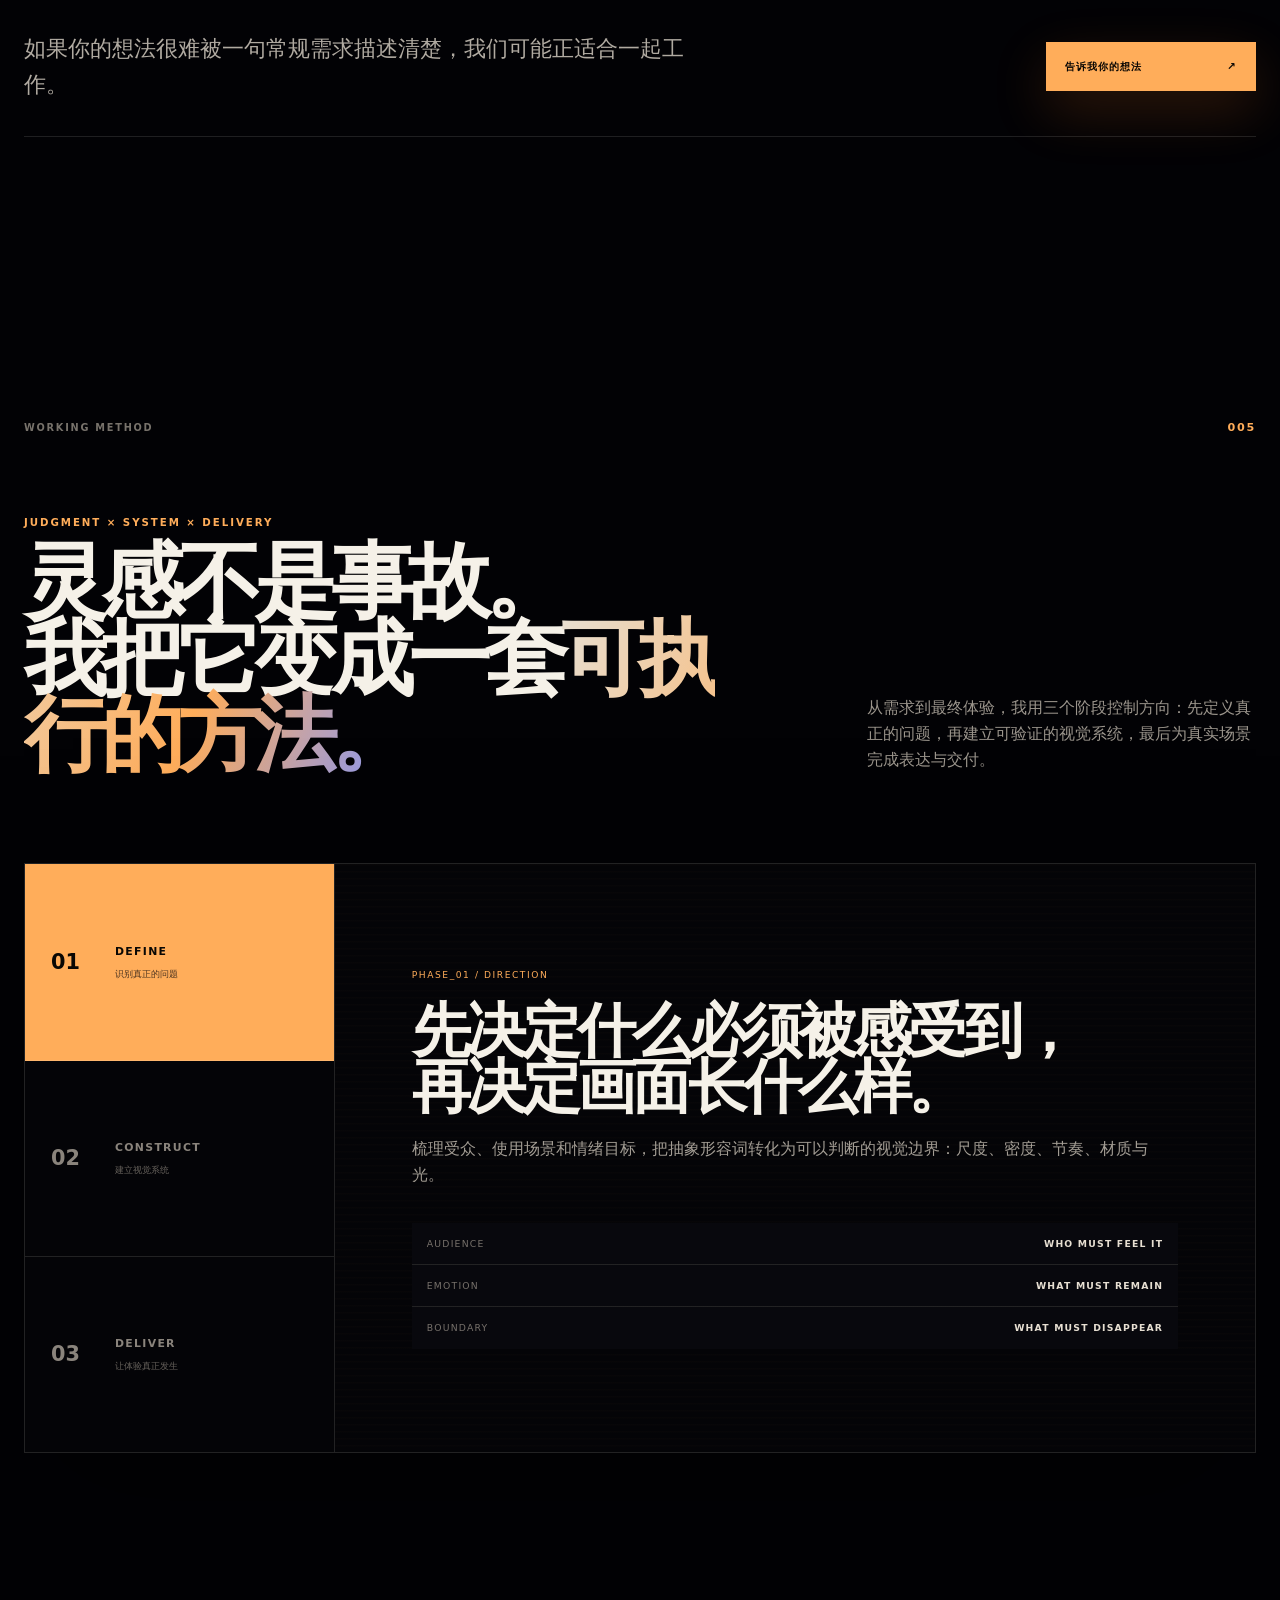
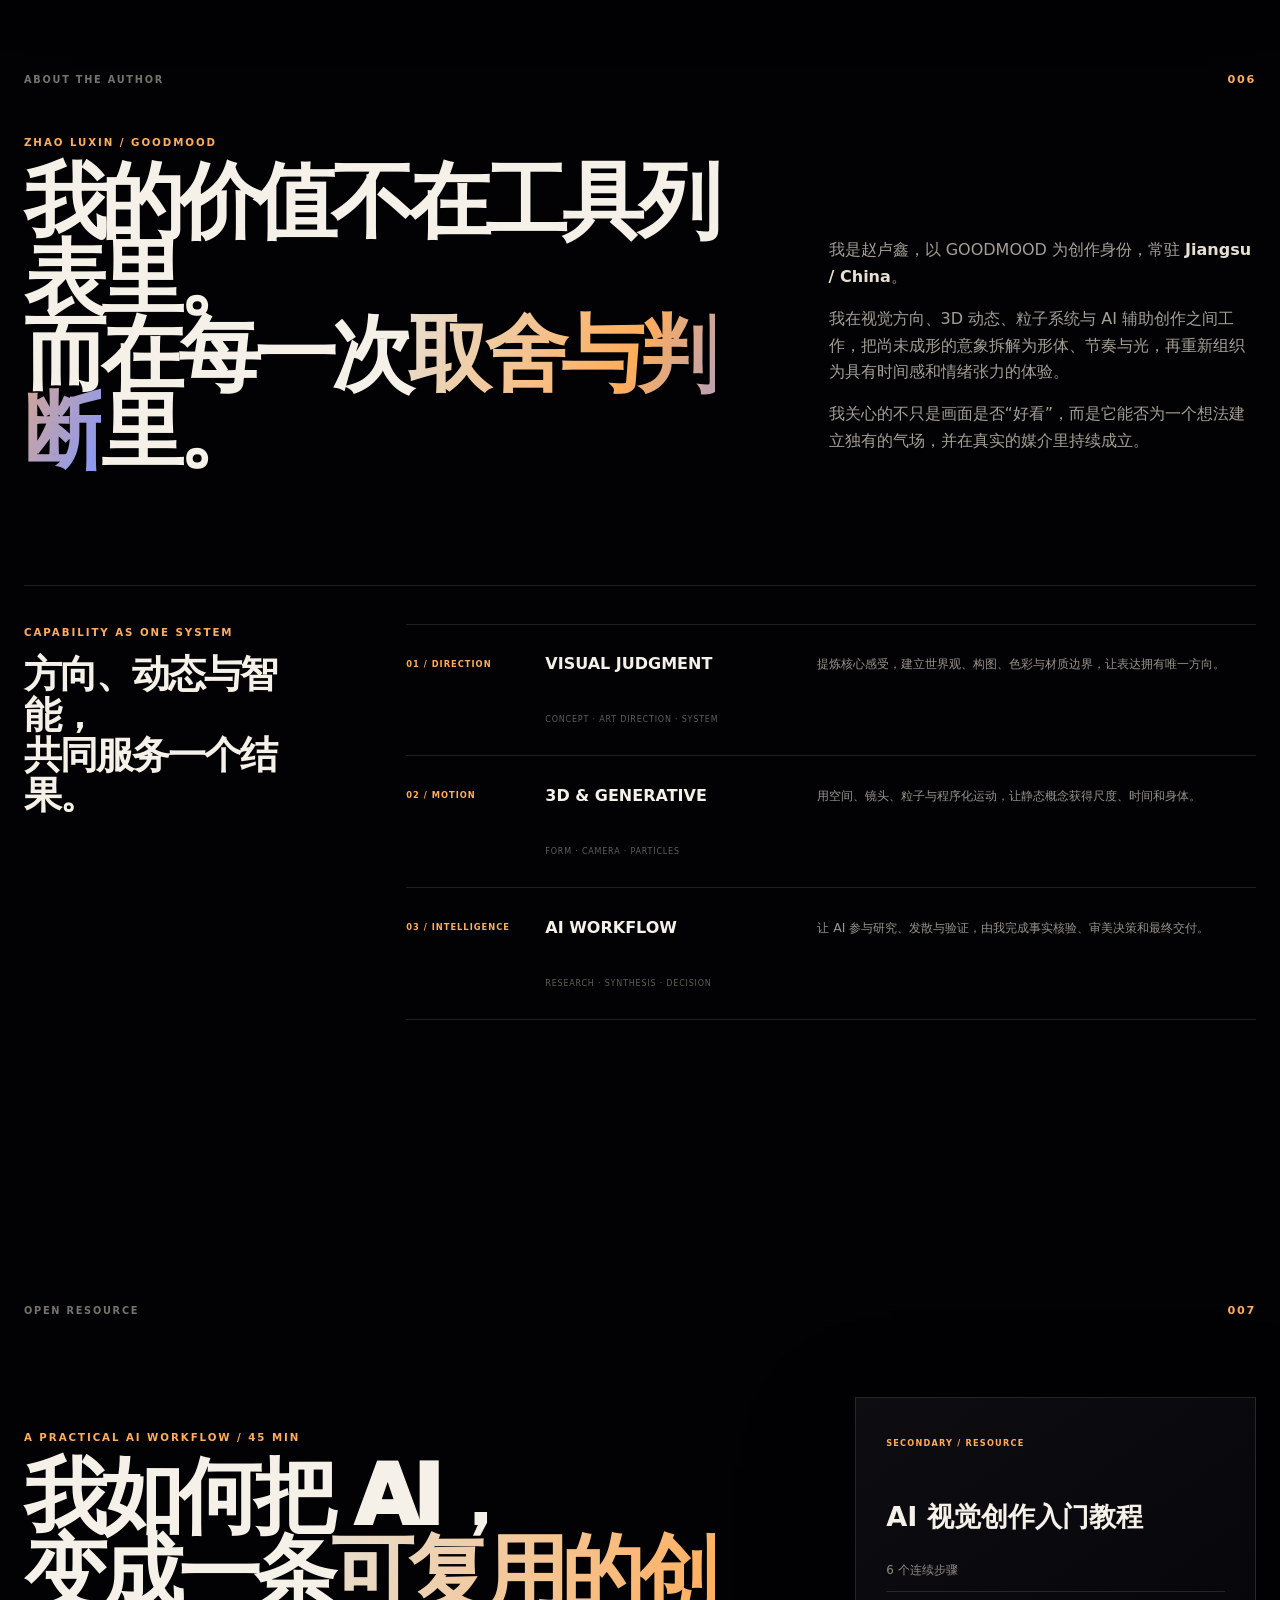
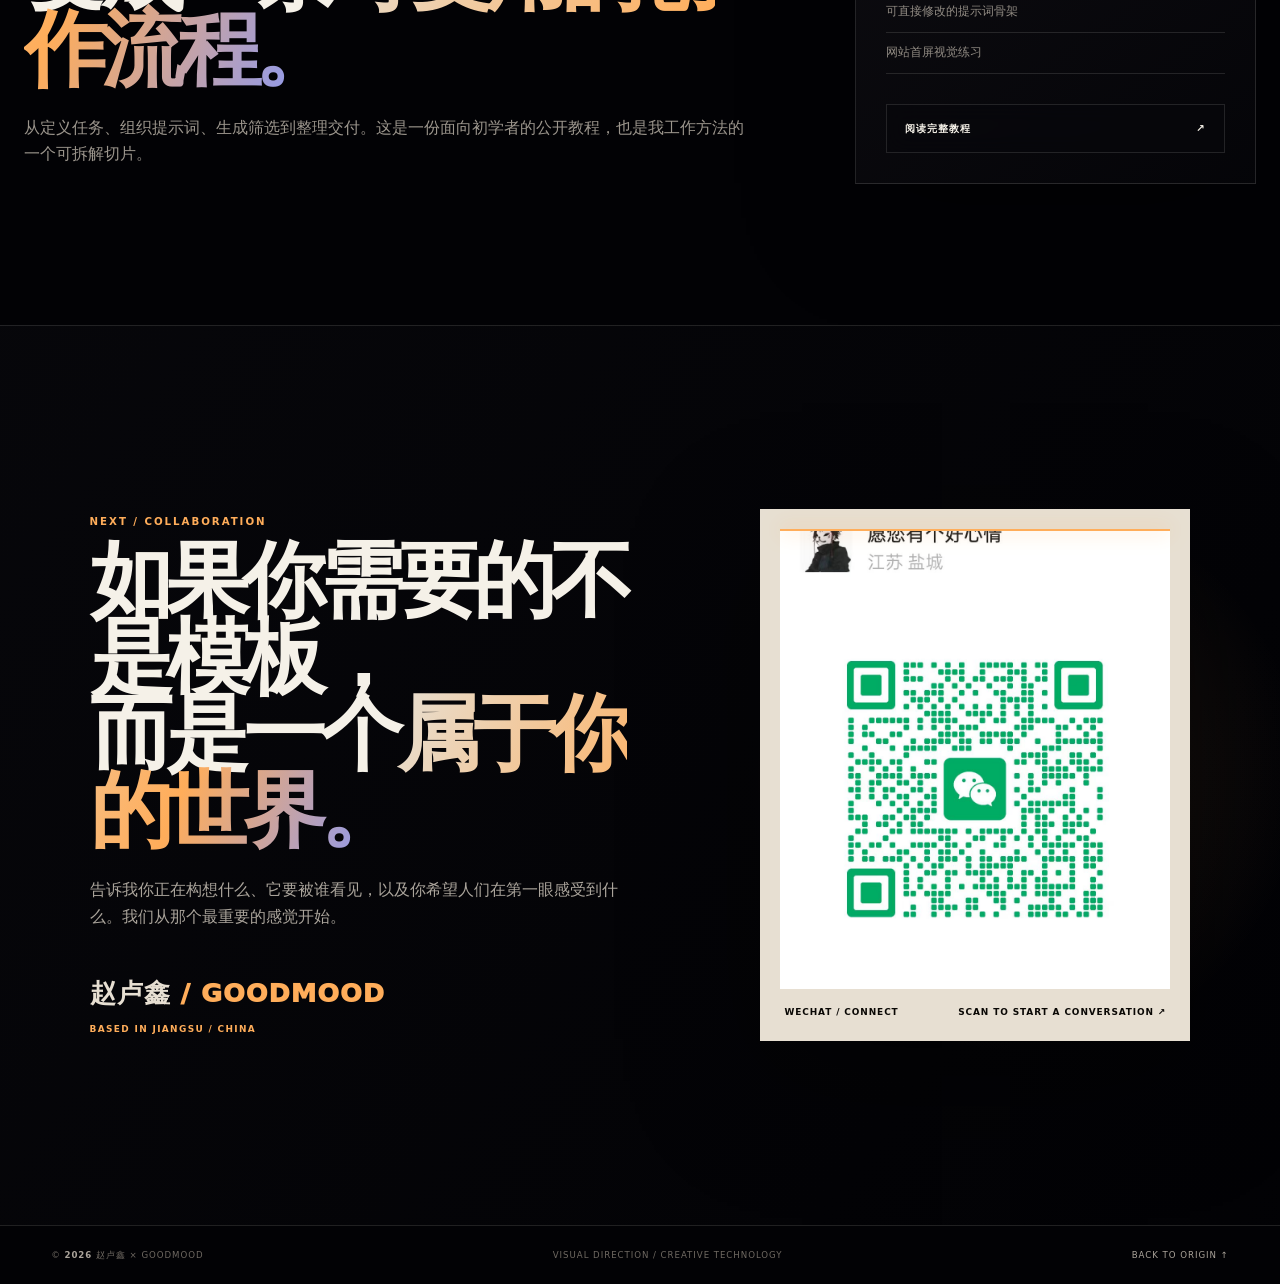
==== commit 5d9cc6d9: "Rebuild portfolio as cosmic author experience" ====
--- a/index.html
+++ b/index.html
@@ -1,45 +1,410 @@
 <!doctype html>
 <html lang="zh-CN">
 <head>
-  <meta charset="utf-8"><meta name="viewport" content="width=device-width,initial-scale=1">
-  <meta name="description" content="赵卢鑫（好心情）的视觉实验档案：3D 动态、粒子系统与 AI 辅助创作。">
-  <meta name="theme-color" content="#020306"><title>好心情 — 赵卢鑫 / Visual Experiments</title><link rel="stylesheet" href="style.css"><link rel="stylesheet" href="tutorial.css"><link rel="stylesheet" href="effects.css"><link rel="preload" as="image" href="assets/hero-helios-lance.webp">
+  <meta charset="utf-8">
+  <meta name="viewport" content="width=device-width,initial-scale=1">
+  <meta name="description" content="赵卢鑫 × GOODMOOD：以视觉判断、动态技术与 AI 协作，将尚未成形的想法变为可感知的世界。">
+  <meta name="theme-color" content="#020306">
+  <title>赵卢鑫 × GOODMOOD — Visual Direction &amp; Future Experiences</title>
+  <link rel="stylesheet" href="style.css">
+  <link rel="stylesheet" href="tutorial.css">
+  <link rel="stylesheet" href="effects.css">
+  <link rel="preload" as="image" href="assets/hero-helios-lance.webp">
 </head>
-<body>
-<canvas id="field" aria-hidden="true"></canvas><div class="atmosphere" aria-hidden="true"></div><div class="grain" aria-hidden="true"></div><div class="progress"><span id="progressBar"></span></div><div class="cursor-aura"></div><div class="cursor-core"></div>
-<header class="nav-shell"><a class="brand" href="#home"><span class="brand-signal"></span><span>GOODMOOD<small>VISUAL FIELD</small></span></a><button class="menu-toggle" type="button" aria-label="打开导航" aria-expanded="false"><span></span><span></span></button><nav><a href="#process">过程</a><a href="#profile">档案</a><a href="#ai-practice">AI 实操</a><a href="#ai-tutorial">教程</a><a href="#works">作品</a><a href="#focus">能力</a><a href="#contact">联系</a></nav><div class="nav-status"><i></i> AVAILABLE FOR IDEAS</div></header>
-<main>
-<section class="hero" id="home"><div class="kinetic" aria-hidden="true"><div>MOTION / PARTICLE / INTELLIGENCE /</div><div>GOOD MOOD / VISUAL EXPERIMENT /</div></div><div class="hero-index">PORTFOLIO / 2026<br>FIELD NOTE / 001</div>
-<div class="hero-copy"><p class="overline hero-enter">ZHAO LUXIN / VISUAL EXPERIMENTS</p><h1 class="hero-enter">将想象，<br><em>编译为运动。</em></h1><p class="english hero-enter">IMAGINATION, COMPILED IN MOTION.</p><p class="hero-lead hero-enter">在三维空间、生成式粒子与 AI 辅助工作流之间，探索画面如何获得时间、秩序与情绪。</p><div class="hero-meta hero-enter"><span>GOODMOOD — CREATIVE IDENTITY</span><span>JIANGSU / CHINA</span></div><div class="hero-actions hero-enter"><a class="button primary" href="#process">ENTER THE FIELD <b>↘</b></a><a class="button secondary" href="#works">VIEW EXPERIMENTS <b>↗</b></a></div></div>
-<div class="field-stage hero-enter"><div class="stage-grid"></div><div class="orbit orbit-a"><i></i></div><div class="orbit orbit-b"><i></i></div><div class="orbit orbit-c"><i></i></div><div class="energy-core"><span>GOOD<br>MOOD</span></div><div class="stage-tag tag-a">FORM / 3D</div><div class="stage-tag tag-b">FIELD / PARTICLES</div><div class="stage-tag tag-c">MIND / AI</div><div class="stage-coordinate">JIANGSU / CHINA<br>REAL-TIME FIELD</div></div><a class="scroll-cue" href="#process"><span></span>SCROLL TO DECODE</a></section>
-<div class="signal-strip"><div>3D MOTION — PARTICLE SYSTEMS — GENERATIVE VISUALS — AI-ASSISTED WORKFLOW — 3D MOTION — PARTICLE SYSTEMS — GENERATIVE VISUALS — AI-ASSISTED WORKFLOW — </div></div>
-<section class="process section" id="process"><div class="section-label reveal"><span>PROCESS NOTE</span><b>001</b></div><div class="process-intro"><div class="reveal"><p class="overline">AI × 3D / FIELD MANUAL</p><h2>从一个意象，<br>到一片会呼吸的<strong>粒子场。</strong></h2></div><p class="reveal">一套可复用的三步动态视觉方法：先把情绪翻译成规则，再让规则生成变化，最后通过镜头完成表达。方法不是答案，它只是让直觉变得可执行。</p></div>
-<div class="protocol reveal"><div class="protocol-nav" role="tablist"><button class="protocol-tab active" data-step="0" role="tab" aria-selected="true"><b>01</b><span>TRANSLATE<small>将情绪参数化</small></span></button><button class="protocol-tab" data-step="1" role="tab" aria-selected="false"><b>02</b><span>CONSTRUCT<small>建立竞争力场</small></span></button><button class="protocol-tab" data-step="2" role="tab" aria-selected="false"><b>03</b><span>DIRECT<small>导演一个循环</small></span></button></div>
-<div class="protocol-screen"><div class="scanline"></div><article class="protocol-panel active" data-panel="0"><div class="panel-id">STEP_01 / INPUT</div><h3>先定义物理倾向，<br>再打开软件。</h3><p>用一句话描述画面的感受，并提取三个可以被控制的变量：<strong>方向、密度、速度</strong>。模糊感受由此转化为视觉条件。</p><div class="parameter-map"><span>DIRECTION <b>RADIAL ATTRACTION</b></span><span>DENSITY <b>SPARSE DISTRIBUTION</b></span><span>VELOCITY <b>SLOW / ORGANIC</b></span></div><button class="copy-trigger" data-copy="描述一个情绪意象，并将它转译为方向、密度、速度三个可控制的视觉参数。">COPY STARTER PROMPT <span>⌘</span></button></article>
-<article class="protocol-panel" data-panel="1" hidden><div class="panel-id">STEP_02 / SYSTEM</div><h3>让秩序与噪声，<br>彼此竞争。</h3><p>在 Blender Geometry Nodes 或 Three.js 中组合三种基础作用力。先验证运动逻辑，再添加颜色与辉光，避免效果掩盖结构问题。</p><div class="force-diagram"><span>ATTRACTION<small>建立视觉中心</small></span><i>×</i><span>NOISE<small>打破机械秩序</small></span><i>×</i><span>DAMPING<small>控制运动节奏</small></span></div></article>
-<article class="protocol-panel" data-panel="2" hidden><div class="panel-id">STEP_03 / OUTPUT</div><h3>真正高级的循环，<br>让人忘记它曾结束。</h3><p>镜头只保留一个主运动，粒子变化作为次级运动。输出 6–8 秒无缝循环，重点检查首尾两帧的速度、方向与密度是否连续。</p><div class="loop-meter"><span></span><i>00:00</i><i>00:08</i></div><div class="output-meta">OUTPUT / SEAMLESS LOOP · PARAMETER MAP · PROCESS NOTES</div></article></div></div><div class="process-footer reveal"><span>TOOLS / BLENDER · THREE.JS · AI-ASSISTED IDEATION</span><a href="#focus">EXPLORE THE METHOD ↘</a></div></section>
-<section class="profile section" id="profile"><div class="section-label reveal"><span>PROFILE</span><b>002</b></div><div class="profile-grid"><h2 class="reveal">在秩序与失控之间，<br>构建<strong>视觉引力。</strong></h2><div class="profile-copy reveal"><p>赵卢鑫，以「好心情」为创作身份，来自 <b>Jiangsu / China</b>。</p><p>我在 3D 动态、粒子系统与 AI 辅助创意流程之间工作，把抽象念头拆解为形体、节奏与光，再重新组织成具有时间感的画面。比起追逐固定风格，我更关心：<em>技术如何不露痕迹地抵达情绪。</em></p><p>「好心情」并非简单的情绪标签，而是我的创作坐标——保持敏感，持续试验，让每一次技术探索最终回到人的感受。</p></div></div><div class="profile-stats reveal"><div><span>BASE</span><b>JIANGSU</b><small>JIANGSU / CN</small></div><div><span>FORM</span><b>3D MOTION</b><small>SPACE / TIME</small></div><div><span>FIELD</span><b>PARTICLES</b><small>ORDER / ENERGY</small></div><div><span>MIND</span><b>AI WORKFLOW</b><small>IDEA / SYSTEM</small></div></div></section>
-<section class="ai-practice section" id="ai-practice"><div class="section-label reveal"><span>PRACTICAL AI / CV</span><b>003</b></div><div class="practice-head"><div class="reveal"><p class="overline">FROM IDEA TO DELIVERABLE</p><h2>让 AI 参与生产，<br>而不只是<strong>参与聊天。</strong></h2></div><p class="reveal">我把 AI 当作创作工作台：用于梳理需求、建立视觉方向、快速验证方案，再由我完成选择、调整与最终交付。以下是可以直接落地的日常实操。</p></div><div class="practice-grid"><article class="practice-card reveal"><div class="practice-top"><span>01 / WEB IMAGE</span><b>网站视觉图</b></div><h3>从一句需求到首屏视觉</h3><p>提炼网站气质、色彩和构图关键词，生成多版视觉方向，再针对桌面端与手机端重新裁切、压缩并统一风格。</p><ol><li>需求与参考拆解</li><li>提示词和构图迭代</li><li>PNG / WebP 页面适配</li></ol><div class="deliverables"><span>HERO IMAGE</span><span>BANNER</span><span>BACKGROUND</span></div></article><article class="practice-card reveal"><div class="practice-top"><span>02 / WEBSITE</span><b>个人网站制作</b></div><h3>把内容变成可访问的网页</h3><p>使用 GPT 协助整理信息架构与文案，由我完成页面取舍，并使用原生 HTML、CSS、JavaScript 制作响应式网站。</p><ol><li>栏目与内容结构</li><li>视觉设计和交互</li><li>移动端适配与发布</li></ol><div class="deliverables"><span>LANDING PAGE</span><span>PORTFOLIO</span><span>GITHUB PAGES</span></div></article><article class="practice-card reveal"><div class="practice-top"><span>03 / CONTENT</span><b>内容视觉生产</b></div><h3>用同一套语言持续输出</h3><p>围绕主题完成标题、封面、配色与系列化版式，让社交媒体图片、教程配图和项目展示保持一致的视觉识别。</p><ol><li>主题与受众分析</li><li>封面和配图生成</li><li>系列模板与复盘</li></ol><div class="deliverables"><span>COVER</span><span>SOCIAL POST</span><span>TUTORIAL ART</span></div></article></div><div class="practice-note reveal"><span>WORK PRINCIPLE</span><p>AI 提供速度与可能性；审美、事实核验和最终责任，仍然由我完成。</p></div></section><section class="works section" id="works"><div class="section-label reveal"><span>CINEMATIC ARCHIVE</span><b>004</b></div><div class="works-heading reveal"><h2>目击一个<br><strong>尚未存在的世界。</strong></h2><p>三组巨构文明视觉实验。不是练习占位，而是完整的世界观、尺度、材质与光线判断。</p></div><div id="work-showcase" class="work-showcase reveal" data-carousel aria-roledescription="carousel" aria-label="宏大科幻视觉作品轮播"><div class="work-slides"><figure class="work-slide active" data-slide="0" aria-hidden="false"><img src="assets/work-eclipse-engine.webp" alt="恒星遮蔽引擎与环形轨道巨构" decoding="async"><figcaption><span>001 / ORBITAL MEGASTRUCTURE</span><h3>ECLIPSE ENGINE</h3><p>恒星边缘的文明尺度机器。</p></figcaption></figure><figure class="work-slide" data-slide="1" aria-hidden="true"><img src="assets/work-gravitational-cathedral.webp" alt="由钛金属巨柱构成的引力圣殿" loading="lazy" decoding="async"><figcaption><span>002 / ARCHITECTURAL VOID</span><h3>GRAVITATIONAL CATHEDRAL</h3><p>以光为中轴的行星级建筑。</p></figcaption></figure><figure class="work-slide" data-slide="2" aria-hidden="true"><img src="assets/work-terminus-tide.webp" alt="跨越黑色晶体海面的行星级巨构" loading="lazy" decoding="async"><figcaption><span>003 / PLANETARY HORIZON</span><h3>TERMINUS TIDE</h3><p>结构、风暴与地平线的终点。</p></figcaption></figure></div><div class="work-carousel-ui"><div class="work-counter"><b>01</b><span>/ 03</span></div><div class="work-progress" aria-hidden="true"><span></span></div><div class="work-controls"><button type="button" data-carousel-prev aria-label="上一张作品">←</button><button type="button" data-carousel-next aria-label="下一张作品">→</button></div></div><div class="work-tabs" role="tablist" aria-label="选择作品"><button type="button" class="active" data-carousel-go="0" role="tab" aria-selected="true">ECLIPSE</button><button type="button" data-carousel-go="1" role="tab" aria-selected="false">CATHEDRAL</button><button type="button" data-carousel-go="2" role="tab" aria-selected="false">TERMINUS</button></div></div></section>
-<section class="focus section" id="focus">
-  <div class="section-label reveal"><span>CREATIVE FOCUS</span><b>005</b></div>
-  <div class="focus-heading reveal"><p class="overline">CAPABILITY AS A SYSTEM</p><h2>不是堆叠工具，<br>而是建立<strong>方法。</strong></h2></div>
-  <div class="focus-cards">
-    <article class="reveal"><span class="card-num">01 / FORM</span><div class="form-object"><i></i><i></i><i></i></div><h3>3D MOTION</h3><p>形体不是最终结果，而是运动发生的条件。通过空间、镜头与节奏，让抽象概念获得身体。</p><small>MODELING · CAMERA · MOTION</small></article>
-    <article class="reveal"><span class="card-num">02 / FIELD</span><div class="particle-object"></div><h3>PARTICLE SYSTEMS</h3><p>粒子不是画面的装饰，而是把秩序、能量与时间可视化的方法。</p><small>FORCE · NOISE · SIMULATION</small></article>
-    <article class="reveal"><span class="card-num">03 / INTELLIGENCE</span><div class="mind-object"><i>AI</i></div><h3>AI WORKFLOW</h3><p>AI 不是替代思考的捷径，而是扩大探索半径、加速验证想法的协作系统。</p><small>PROMPT · SYNTHESIS · DECISION</small></article>
+<body class="site-home">
+  <a class="skip-link" href="#main-content">跳到主要内容</a>
+
+  <div class="cosmos-layer" aria-hidden="true">
+    <canvas id="cosmos" class="cosmos-field" data-cosmos></canvas>
+    <div class="atmosphere"></div>
+    <div class="grain"></div>
   </div>
-</section>
-<section class="ai-tutorial section" id="ai-tutorial">
-  <div class="section-label reveal"><span>AI TUTORIAL</span><b>006</b></div>
-  <div class="tutorial-head"><div class="reveal"><p class="overline">BEGINNER WORKFLOW / 45 MIN</p><h2>从零开始，<br>做一套<strong>AI 创作流程。</strong></h2></div><p class="reveal">这份教程不是堆工具名单，而是把需求、提示词、生成、筛选、修图和发布整理成一条可以重复使用的工作流。适合想用 AI 做网站视觉、封面图、作品集内容的人。</p></div>
-  <div class="tutorial-board reveal">
-    <div class="tutorial-map">
-      <article><span>01</span><h3>定义任务</h3><p>先写清楚受众、用途、比例、风格边界和交付格式，避免一开始就陷入随机试图。</p></article>
-      <article><span>02</span><h3>拆提示词</h3><p>用“主体、场景、材质、光线、构图、情绪、限制”七项组织提示词。</p></article>
-      <article><span>03</span><h3>生成与筛选</h3><p>每轮只改一个变量，保留失败版本的原因，把直觉变成可复盘的判断。</p></article>
-      <article><span>04</span><h3>整理交付</h3><p>压缩图片、统一命名、记录参数，并把最终图放进网站或社交内容模板。</p></article>
+  <div class="progress" aria-hidden="true"><span id="progressBar"></span></div>
+  <div class="cursor-aura" aria-hidden="true"></div>
+  <div class="cursor-core" aria-hidden="true"></div>
+
+  <header class="nav-shell">
+    <a class="brand" href="#home" aria-label="GOODMOOD，返回首页">
+      <span class="brand-signal" aria-hidden="true"></span>
+      <span>GOODMOOD<small>赵卢鑫 / VISUAL FIELD</small></span>
+    </a>
+    <button class="menu-toggle" type="button" aria-label="打开导航" aria-expanded="false">
+      <span></span><span></span>
+    </button>
+    <nav aria-label="主要导航">
+      <a href="#manifesto">宣言</a>
+      <a href="#works">作品</a>
+      <a href="#value">价值</a>
+      <a href="#process">方法</a>
+      <a href="#profile">关于</a>
+      <a href="#ai-tutorial">教程</a>
+      <a href="#contact">联系</a>
+    </nav>
+    <div class="nav-status"><i></i> OPEN TO COLLABORATION</div>
+  </header>
+
+  <main id="main-content">
+    <section class="hero identity-hero" id="home" data-cosmos-scene="0" aria-labelledby="hero-title">
+      <div class="hero-depth hero-depth--mid" aria-hidden="true">
+        <img src="assets/hero-helios-lance.webp" alt="" fetchpriority="high" decoding="async">
+      </div>
+      <div class="kinetic" aria-hidden="true">
+        <div>AUTHOR / DIRECTION / MOTION / INTELLIGENCE /</div>
+        <div>GOODMOOD / ZHAO LUXIN / VISUAL GRAVITY /</div>
+      </div>
+      <div class="hero-index">IDENTITY FIELD / 001<br>TRANSMISSION / ACTIVE</div>
+
+      <div class="hero-copy">
+        <div class="identity-lockup hero-enter" aria-label="赵卢鑫与 GOODMOOD">
+          <p class="identity-name">赵卢鑫</p>
+          <span aria-hidden="true">×</span>
+          <p class="identity-brand">GOODMOOD</p>
+        </div>
+        <p class="overline hero-enter">VISUAL DIRECTOR / CREATIVE TECHNOLOGIST</p>
+
+        <!-- EDITABLE COPY: 用你的最终个人宣言替换下方标题。 -->
+        <h1 class="hero-enter" id="hero-title">我不制造背景。<br><em>我建立引力。</em></h1>
+        <!-- EDITABLE COPY: 用一句话说明你为客户或合作方创造的核心价值。 -->
+        <p class="hero-lead hero-enter">让概念、技术与情绪围绕一个清晰判断进入轨道，最终成为无法忽视的视觉体验。</p>
+
+        <div class="value-equation hero-enter" aria-label="个人价值公式">
+          <!-- EDITABLE COPY: 可按你的真实工作方式改写价值公式。 -->
+          <span>审美判断</span><i>×</i><span>技术实现</span><i>×</i><span>AI 协作</span><b>= 可感知的价值</b>
+        </div>
+
+        <div class="hero-facts hero-enter" aria-label="个人事实与证据">
+          <article>
+            <span>FACT / 01</span>
+            <h2>我创造什么</h2>
+            <!-- EDITABLE COPY: 替换为一个可核验的代表性成果，不要填写虚构指标。 -->
+            <p>把个人创作方向整理成一套可访问、可交互、已上线的完整网站体验。</p>
+          </article>
+          <article>
+            <span>FACT / 02</span>
+            <h2>我解决什么</h2>
+            <!-- EDITABLE COPY: 替换为你最擅长解决的真实问题。 -->
+            <p>把模糊的气质与情绪，转化为清晰的构图、动态和交付路径。</p>
+          </article>
+          <article>
+            <span>FACT / 03</span>
+            <h2>为什么是我</h2>
+            <!-- EDITABLE COPY: 替换为客户选择你的真实理由或合作反馈。 -->
+            <p>从视觉判断到页面实现由同一套方向贯穿，减少概念在落地中的损耗。</p>
+          </article>
+        </div>
+
+        <div class="hero-actions hero-enter">
+          <a class="button primary" href="#works">查看代表作 <b>↘</b></a>
+          <a class="button secondary" href="#contact">发起合作 <b>↗</b></a>
+        </div>
+      </div>
+
+      <div class="identity-sigil hero-enter">
+        <svg class="goodmood-mark" viewBox="0 0 640 640" role="img" aria-labelledby="mark-title mark-desc">
+          <title id="mark-title">GOODMOOD 轨道印记</title>
+          <desc id="mark-desc">由字母 G 与 M 的几何骨架、交错行星轨道、断裂巨构和发光引力核心组成的抽象个人印记。</desc>
+          <g class="mark-orbits" fill="none">
+            <ellipse cx="320" cy="320" rx="264" ry="118" transform="rotate(-24 320 320)"></ellipse>
+            <ellipse cx="320" cy="320" rx="234" ry="86" transform="rotate(62 320 320)"></ellipse>
+            <path d="M85 217A272 272 0 0 1 444 73"></path>
+            <path d="M555 423A272 272 0 0 1 196 567"></path>
+          </g>
+          <g class="mark-megastructure" fill="none">
+            <path d="M135 248L220 191L292 211"></path>
+            <path d="M348 428L431 450L511 391"></path>
+            <path d="M182 462L155 407L171 352"></path>
+            <path d="M460 176L490 233L473 286"></path>
+          </g>
+          <g class="mark-gm" fill="none">
+            <path d="M302 223C277 190 217 187 180 218C131 259 137 374 192 410C230 435 286 418 307 380V325H235"></path>
+            <path d="M345 414V224L413 330L481 224V414"></path>
+          </g>
+          <g class="mark-fragments">
+            <path d="M104 324L132 311L128 346Z"></path>
+            <path d="M525 282L554 300L525 315Z"></path>
+            <path d="M306 69L326 103L286 99Z"></path>
+            <path d="M337 571L316 538L356 540Z"></path>
+          </g>
+          <g class="mark-core">
+            <circle cx="320" cy="320" r="52"></circle>
+            <circle cx="320" cy="320" r="17"></circle>
+            <path d="M320 246V276M320 364V394M246 320H276M364 320H394"></path>
+          </g>
+        </svg>
+        <p><span>GOODMOOD / ORBITAL SIGNATURE</span><b>AUTHOR SIGNAL DETECTED</b></p>
+      </div>
+
+      <a class="scroll-cue" href="#manifesto"><span></span>SCROLL TO ENTER</a>
+    </section>
+
+    <div class="signal-strip" aria-hidden="true">
+      <div>赵卢鑫 — GOODMOOD — VISUAL DIRECTION — CREATIVE TECHNOLOGY — HUMAN JUDGMENT — 赵卢鑫 — GOODMOOD — VISUAL DIRECTION — CREATIVE TECHNOLOGY — HUMAN JUDGMENT — </div>
     </div>
-    <aside class="tutorial-panel"><span>FEATURED GUIDE</span><div><h3>AI 视觉创作入门教程</h3><p>完整教程已经放进仓库，包含 6 个步骤、可直接复制的提示词模板，以及一个网站首屏视觉练习。</p></div><a class="button primary" href="ai-tutorial.html">READ THE TUTORIAL <b>↗</b></a></aside>
-  </div>
-</section>
-<section class="contact" id="contact"><div class="contact-copy reveal"><p class="overline">NEXT / COLLABORATION</p><h2>让技术退后，<br><strong>让感受发生。</strong></h2><p>关于 3D 动态、粒子视觉、AI 创作流程，或任何尚未被定义的想法——欢迎找到我。</p><div class="contact-signature">ZHAO LUXIN <span>/ GOODMOOD</span></div><div class="location">BASED IN JIANGSU / CHINA</div></div><figure class="qr-card reveal"><div class="qr-scan"></div><img src="assets/wechat.jpg" alt="赵卢鑫的微信二维码"><figcaption><span>WECHAT / CONNECT</span><b>SCAN TO START A CONVERSATION ↗</b></figcaption></figure></section></main><footer><span>© <b id="year"></b> ZHAO LUXIN</span><span>DESIGNED IN JIANGSU / BUILT WITH CURIOSITY</span><a href="#home">BACK TO ORIGIN ↑</a></footer><div class="toast" role="status">PROMPT COPIED</div><script src="script.js"></script></body></html>
+
+    <section class="manifesto section" id="manifesto" data-cosmos-scene="1" aria-labelledby="manifesto-title">
+      <div class="section-label reveal"><span>PERSONAL MANIFESTO</span><b>002</b></div>
+      <div class="manifesto-grid">
+        <div class="manifesto-statement reveal">
+          <p class="overline">THIS IS MY POSITION</p>
+          <!-- EDITABLE COPY: 这里是首页之后最重要的个人立场，可整段替换。 -->
+          <h2 id="manifesto-title">世界不缺更多画面。<br>缺的是一个<strong>值得相信的判断。</strong></h2>
+        </div>
+        <div class="manifesto-copy reveal">
+          <!-- EDITABLE COPY: 用你自己的经历、野心和工作观替换以下两段。 -->
+          <p>我把视觉当作一种决策：删掉噪声，识别真正重要的情绪，再为它建立足够精确的形体、节奏与空间。</p>
+          <p>GOODMOOD 不是装饰性的署名，而是我的创作坐标。每一个作品，都应该让人感到某种以前没有被说清楚的东西。</p>
+        </div>
+      </div>
+      <blockquote class="manifesto-quote reveal">
+        <!-- EDITABLE COPY: 替换为最能代表你的短句。 -->
+        <p>“技术应该消失在体验背后，但我的判断必须被看见。”</p>
+        <cite>赵卢鑫 / GOODMOOD</cite>
+      </blockquote>
+    </section>
+
+    <section class="works section works-odyssey" id="works" data-cosmos-scene="2" aria-labelledby="works-title">
+      <div class="section-label reveal"><span>SELECTED WORLDS</span><b>003</b></div>
+      <div class="works-heading reveal">
+        <div>
+          <p class="overline">MY WORK / MY DECISIONS</p>
+          <h2 id="works-title">不是展示图片。<br>是展示我如何<strong>定义一个世界。</strong></h2>
+        </div>
+        <p>三组科幻视觉实验，用尺度、材质、构图与光线回答同一个问题：一个尚不存在的世界，如何在第一眼就拥有可信度。</p>
+      </div>
+
+      <div class="work-showcase-track">
+        <div id="work-showcase" class="work-showcase work-showcase-sticky reveal" data-carousel aria-roledescription="carousel" aria-label="赵卢鑫的三组代表视觉作品">
+          <div class="work-slides" aria-live="off">
+            <figure class="work-slide active" id="work-slide-1" data-slide="0" aria-hidden="false" aria-labelledby="work-title-1">
+              <div class="work-visual">
+                <img src="assets/work-eclipse-engine.webp" alt="恒星遮蔽引擎与环形轨道巨构" decoding="async">
+                <span class="work-visual-index" aria-hidden="true">001</span>
+              </div>
+              <figcaption>
+                <span>001 / ORBITAL MEGASTRUCTURE</span>
+                <h3 id="work-title-1">ECLIPSE ENGINE</h3>
+                <p>恒星边缘的文明尺度机器。</p>
+                <dl class="work-evidence">
+                  <div><dt>我负责什么</dt><!-- EDITABLE COPY --><dd>完成概念方向、世界观、生成筛选，以及适配网页的最终视觉资产。</dd></div>
+                  <div><dt>为什么这样判断</dt><!-- EDITABLE COPY --><dd>用恒星遮蔽建立唯一视觉中心，让环形结构在第一眼说明文明尺度。</dd></div>
+                </dl>
+              </figcaption>
+            </figure>
+
+            <figure class="work-slide" id="work-slide-2" data-slide="1" aria-hidden="true" aria-labelledby="work-title-2">
+              <div class="work-visual">
+                <img src="assets/work-gravitational-cathedral.webp" alt="由钛金属巨柱构成的引力圣殿" loading="lazy" decoding="async">
+                <span class="work-visual-index" aria-hidden="true">002</span>
+              </div>
+              <figcaption>
+                <span>002 / ARCHITECTURAL VOID</span>
+                <h3 id="work-title-2">GRAVITATIONAL CATHEDRAL</h3>
+                <p>以光为中轴的行星级建筑。</p>
+                <dl class="work-evidence">
+                  <div><dt>我负责什么</dt><!-- EDITABLE COPY --><dd>完成空间概念、材质与光线语言，并把它纳入统一的系列视觉。</dd></div>
+                  <div><dt>为什么这样判断</dt><!-- EDITABLE COPY --><dd>让轴向光成为建筑中轴，以留白和重复结构制造肃穆与尺度。</dd></div>
+                </dl>
+              </figcaption>
+            </figure>
+
+            <figure class="work-slide" id="work-slide-3" data-slide="2" aria-hidden="true" aria-labelledby="work-title-3">
+              <div class="work-visual">
+                <img src="assets/work-terminus-tide.webp" alt="跨越黑色晶体海面的行星级巨构" loading="lazy" decoding="async">
+                <span class="work-visual-index" aria-hidden="true">003</span>
+              </div>
+              <figcaption>
+                <span>003 / PLANETARY HORIZON</span>
+                <h3 id="work-title-3">TERMINUS TIDE</h3>
+                <p>结构、风暴与地平线的终点。</p>
+                <dl class="work-evidence">
+                  <div><dt>我负责什么</dt><!-- EDITABLE COPY --><dd>完成地平线构图、氛围方向、叙事标题与响应式展示资产。</dd></div>
+                  <div><dt>为什么这样判断</dt><!-- EDITABLE COPY --><dd>压低地平线并保留大面积黑暗，让风暴和巨构拥有未知重量。</dd></div>
+                </dl>
+              </figcaption>
+            </figure>
+          </div>
+
+          <div class="work-carousel-ui">
+            <div class="work-counter" aria-live="polite"><b>01</b><span>/ 03</span></div>
+            <div class="work-progress" aria-hidden="true"><span></span></div>
+            <div class="work-controls">
+              <button type="button" data-carousel-prev aria-label="上一张作品">←</button>
+              <button type="button" data-carousel-next aria-label="下一张作品">→</button>
+            </div>
+          </div>
+          <div class="work-tabs" role="tablist" aria-label="选择代表作品">
+            <button type="button" class="active" data-carousel-go="0" role="tab" aria-controls="work-slide-1" aria-selected="true">ECLIPSE</button>
+            <button type="button" data-carousel-go="1" role="tab" aria-controls="work-slide-2" aria-selected="false">CATHEDRAL</button>
+            <button type="button" data-carousel-go="2" role="tab" aria-controls="work-slide-3" aria-selected="false">TERMINUS</button>
+          </div>
+        </div>
+      </div>
+    </section>
+
+    <section class="value section" id="value" data-cosmos-scene="3" aria-labelledby="value-title">
+      <div class="section-label reveal"><span>COLLABORATION VALUE</span><b>004</b></div>
+      <div class="value-heading reveal">
+        <p class="overline">WHY WORK WITH ME</p>
+        <h2 id="value-title">你得到的不只是一张图。<br>而是一套能让想法<strong>被看见、被相信、被记住</strong>的视觉判断。</h2>
+      </div>
+      <div class="value-grid">
+        <article class="value-card reveal">
+          <span>01 / DEFINE</span>
+          <h3>在制作之前，先找对问题</h3>
+          <p>把模糊需求压缩为清晰的视觉命题，确定观众、情绪、尺度和优先级，让后续探索始终围绕目标发生。</p>
+          <!-- EDITABLE COPY: 可补充一条真实案例证明你的需求定义能力。 -->
+          <small>现有证明 / 本站从个人定位开始重组全部信息层级</small>
+        </article>
+        <article class="value-card reveal">
+          <span>02 / BUILD</span>
+          <h3>让审美与技术成为同一件事</h3>
+          <p>从构图、材质和光线，到动态、交互与 AI 工作流，由同一套视觉判断贯穿，避免概念在落地中失真。</p>
+          <!-- EDITABLE COPY: 可补充一项你真实掌握的关键技术或交付。 -->
+          <small>现有证明 / 视觉、实时动效与响应式页面统一落地</small>
+        </article>
+        <article class="value-card reveal">
+          <span>03 / DELIVER</span>
+          <h3>让作品离开概念图，真正抵达场景</h3>
+          <p>考虑页面比例、响应式呈现、性能和发布，把视觉方向整理为可以被使用、维护和继续扩展的结果。</p>
+          <!-- EDITABLE COPY: 可补充一个真实上线结果或合作反馈。 -->
+          <small>现有证明 / 原生网站已完成部署并可持续迭代</small>
+        </article>
+      </div>
+      <div class="value-cta reveal">
+        <!-- EDITABLE COPY: 用一句更具体的合作邀请替换。 -->
+        <p>如果你的想法很难被一句常规需求描述清楚，我们可能正适合一起工作。</p>
+        <a class="button primary" href="#contact">告诉我你的想法 <b>↗</b></a>
+      </div>
+    </section>
+
+    <section class="process section" id="process" data-cosmos-scene="3" aria-labelledby="process-title">
+      <div class="section-label reveal"><span>WORKING METHOD</span><b>005</b></div>
+      <div class="process-intro">
+        <div class="reveal">
+          <p class="overline">JUDGMENT × SYSTEM × DELIVERY</p>
+          <h2 id="process-title">灵感不是事故。<br>我把它变成一套<strong>可执行的方法。</strong></h2>
+        </div>
+        <p class="reveal">从需求到最终体验，我用三个阶段控制方向：先定义真正的问题，再建立可验证的视觉系统，最后为真实场景完成表达与交付。</p>
+      </div>
+
+      <div class="protocol reveal">
+        <div class="protocol-nav" role="tablist" aria-label="工作方法阶段">
+          <button class="protocol-tab active" id="method-tab-1" data-step="0" role="tab" aria-controls="method-panel-1" aria-selected="true"><b>01</b><span>DEFINE<small>识别真正的问题</small></span></button>
+          <button class="protocol-tab" id="method-tab-2" data-step="1" role="tab" aria-controls="method-panel-2" aria-selected="false"><b>02</b><span>CONSTRUCT<small>建立视觉系统</small></span></button>
+          <button class="protocol-tab" id="method-tab-3" data-step="2" role="tab" aria-controls="method-panel-3" aria-selected="false"><b>03</b><span>DELIVER<small>让体验真正发生</small></span></button>
+        </div>
+        <div class="protocol-screen">
+          <div class="scanline" aria-hidden="true"></div>
+          <article class="protocol-panel active" id="method-panel-1" data-panel="0" role="tabpanel" aria-labelledby="method-tab-1">
+            <div class="panel-id">PHASE_01 / DIRECTION</div>
+            <h3>先决定什么必须被感受到，<br>再决定画面长什么样。</h3>
+            <p>梳理受众、使用场景和情绪目标，把抽象形容词转化为可以判断的视觉边界：尺度、密度、节奏、材质与光。</p>
+            <div class="parameter-map"><span>AUDIENCE <b>WHO MUST FEEL IT</b></span><span>EMOTION <b>WHAT MUST REMAIN</b></span><span>BOUNDARY <b>WHAT MUST DISAPPEAR</b></span></div>
+          </article>
+          <article class="protocol-panel" id="method-panel-2" data-panel="1" role="tabpanel" aria-labelledby="method-tab-2" hidden>
+            <div class="panel-id">PHASE_02 / SYSTEM</div>
+            <h3>用多种路径探索，<br>用同一套标准做决定。</h3>
+            <p>组合 3D、粒子、生成式视觉与 AI 辅助工作流，快速建立方向样本。每次迭代只改变关键变量，让选择有依据而不是靠运气。</p>
+            <div class="force-diagram"><span>DIRECTION<small>控制世界观</small></span><i>×</i><span>PROTOTYPE<small>验证体验</small></span><i>×</i><span>DECISION<small>收敛系统</small></span></div>
+          </article>
+          <article class="protocol-panel" id="method-panel-3" data-panel="2" role="tabpanel" aria-labelledby="method-tab-3" hidden>
+            <div class="panel-id">PHASE_03 / REALITY</div>
+            <h3>最后一公里不是导出。<br>是让价值抵达真实场景。</h3>
+            <p>针对网站、内容或动态媒介完成比例、节奏、性能和响应式调整，同时整理可继续使用的资产与规则。</p>
+            <div class="output-meta">OUTPUT / VISUAL SYSTEM · MOTION ASSETS · RESPONSIVE EXPERIENCE · DELIVERY NOTES</div>
+          </article>
+        </div>
+      </div>
+    </section>
+
+    <section class="profile section" id="profile" data-cosmos-scene="4" aria-labelledby="profile-title">
+      <div class="section-label reveal"><span>ABOUT THE AUTHOR</span><b>006</b></div>
+      <div class="profile-grid">
+        <div class="profile-heading reveal">
+          <p class="overline">ZHAO LUXIN / GOODMOOD</p>
+          <h2 id="profile-title">我的价值不在工具列表里。<br>而在每一次<strong>取舍与判断</strong>里。</h2>
+        </div>
+        <div class="profile-copy reveal">
+          <!-- EDITABLE COPY: 用你的真实个人经历、背景和目标替换以下简介。 -->
+          <p>我是赵卢鑫，以 GOODMOOD 为创作身份，常驻 <b>Jiangsu / China</b>。</p>
+          <p>我在视觉方向、3D 动态、粒子系统与 AI 辅助创作之间工作，把尚未成形的意象拆解为形体、节奏与光，再重新组织为具有时间感和情绪张力的体验。</p>
+          <p>我关心的不只是画面是否“好看”，而是它能否为一个想法建立独有的气场，并在真实的媒介里持续成立。</p>
+        </div>
+      </div>
+
+      <div class="capability-system reveal" aria-labelledby="capability-title">
+        <div class="capability-intro">
+          <p class="overline">CAPABILITY AS ONE SYSTEM</p>
+          <h3 id="capability-title">方向、动态与智能，<br>共同服务一个结果。</h3>
+        </div>
+        <div class="focus-cards">
+          <article>
+            <span class="card-num">01 / DIRECTION</span>
+            <h4>VISUAL JUDGMENT</h4>
+            <p>提炼核心感受，建立世界观、构图、色彩与材质边界，让表达拥有唯一方向。</p>
+            <small>CONCEPT · ART DIRECTION · SYSTEM</small>
+          </article>
+          <article>
+            <span class="card-num">02 / MOTION</span>
+            <h4>3D &amp; GENERATIVE</h4>
+            <p>用空间、镜头、粒子与程序化运动，让静态概念获得尺度、时间和身体。</p>
+            <small>FORM · CAMERA · PARTICLES</small>
+          </article>
+          <article>
+            <span class="card-num">03 / INTELLIGENCE</span>
+            <h4>AI WORKFLOW</h4>
+            <p>让 AI 参与研究、发散与验证，由我完成事实核验、审美决策和最终交付。</p>
+            <small>RESEARCH · SYNTHESIS · DECISION</small>
+          </article>
+        </div>
+      </div>
+    </section>
+
+    <section class="ai-tutorial section tutorial-resource" id="ai-tutorial" data-cosmos-scene="4" aria-labelledby="tutorial-title">
+      <div class="section-label reveal"><span>OPEN RESOURCE</span><b>007</b></div>
+      <div class="tutorial-resource-grid reveal">
+        <div>
+          <p class="overline">A PRACTICAL AI WORKFLOW / 45 MIN</p>
+          <h2 id="tutorial-title">我如何把 AI，<br>变成一条<strong>可复用的创作流程。</strong></h2>
+          <p>从定义任务、组织提示词、生成筛选到整理交付。这是一份面向初学者的公开教程，也是我工作方法的一个可拆解切片。</p>
+        </div>
+        <aside class="tutorial-card">
+          <span>SECONDARY / RESOURCE</span>
+          <h3>AI 视觉创作入门教程</h3>
+          <ul>
+            <li>6 个连续步骤</li>
+            <li>可直接修改的提示词骨架</li>
+            <li>网站首屏视觉练习</li>
+          </ul>
+          <a class="button secondary" href="ai-tutorial.html">阅读完整教程 <b>↗</b></a>
+        </aside>
+      </div>
+    </section>
+
+    <section class="contact" id="contact" data-cosmos-scene="5" aria-labelledby="contact-title">
+      <div class="contact-copy reveal">
+        <p class="overline">NEXT / COLLABORATION</p>
+        <!-- EDITABLE COPY: 用你的最终合作邀请替换标题与正文。 -->
+        <h2 id="contact-title">如果你需要的不是模板，<br>而是一个<strong>属于你的世界。</strong></h2>
+        <p>告诉我你正在构想什么、它要被谁看见，以及你希望人们在第一眼感受到什么。我们从那个最重要的感觉开始。</p>
+        <div class="contact-signature">赵卢鑫 <span>/ GOODMOOD</span></div>
+        <div class="location">BASED IN JIANGSU / CHINA</div>
+      </div>
+      <figure class="qr-card reveal">
+        <div class="qr-scan" aria-hidden="true"></div>
+        <img src="assets/wechat.jpg" alt="赵卢鑫的微信二维码">
+        <figcaption><span>WECHAT / CONNECT</span><b>SCAN TO START A CONVERSATION ↗</b></figcaption>
+      </figure>
+    </section>
+  </main>
+
+  <footer>
+    <span>© <b id="year"></b> 赵卢鑫 × GOODMOOD</span>
+    <span>VISUAL DIRECTION / CREATIVE TECHNOLOGY</span>
+    <a href="#home">BACK TO ORIGIN ↑</a>
+  </footer>
+  <div class="toast" role="status" aria-live="polite">COPIED</div>
+  <script src="cosmos.js"></script>
+  <script src="script.js"></script>
+</body>
+</html>
--- a/style.css
+++ b/style.css
@@ -1,10 +1,2032 @@
-:root{--bg:#020809;--panel:#071719;--ink:#effffb;--muted:#789b94;--line:#65ffc72b;--cyan:#52ffb8;--violet:#2f7cff;--pink:#c7ff45;--grad:linear-gradient(110deg,var(--cyan),var(--violet) 52%,var(--pink))}*{box-sizing:border-box}html{scroll-behavior:smooth;scroll-padding-top:84px}body{margin:0;color:var(--ink);background:var(--bg);font-family:Inter,"Arial Black","Microsoft YaHei",system-ui,sans-serif;line-height:1.65;overflow-x:hidden}::selection{color:#050611;background:var(--cyan)}a{color:inherit;text-decoration:none}button{font:inherit}#field{position:fixed;z-index:-5;inset:0;width:100%;height:100%}.atmosphere{position:fixed;z-index:-4;inset:0;background:radial-gradient(ellipse 62% 55% at 82% 10%,#126bff52,transparent 64%),radial-gradient(ellipse 54% 48% at 4% 76%,#00ff9d2e,transparent 68%),radial-gradient(ellipse 35% 30% at 72% 90%,#9dff1830,transparent 72%),linear-gradient(155deg,#020809,#051419 48%,#020609);animation:atmosphere 18s ease-in-out infinite alternate}.grain{position:fixed;z-index:2;inset:0;pointer-events:none;opacity:.18;background-image:linear-gradient(#ffffff07 1px,transparent 1px),linear-gradient(90deg,#ffffff05 1px,transparent 1px);background-size:44px 44px;mask-image:radial-gradient(circle at 50% 42%,#000,transparent 78%);animation:gridDrift 22s linear infinite}.progress{position:fixed;z-index:100;top:0;width:100%;height:2px;background:#ffffff0d}.progress span{display:block;width:0;height:100%;background:var(--grad);box-shadow:0 0 18px var(--cyan)}.cursor-aura,.cursor-core{position:fixed;z-index:200;left:0;top:0;pointer-events:none;border-radius:50%;transform:translate(-50%,-50%)}.cursor-aura{width:136px;height:136px;background:radial-gradient(circle,#72ecff29,#7c5cff14 38%,transparent 70%);filter:blur(5px);mix-blend-mode:screen}.cursor-core{width:7px;height:7px;background:var(--cyan);box-shadow:0 0 16px var(--cyan)}.trail{position:fixed;z-index:199;width:4px;height:4px;border-radius:50%;background:var(--violet);pointer-events:none;animation:trailFade .7s forwards}
-.nav-shell{position:fixed;z-index:60;top:0;width:100%;height:78px;padding:0 clamp(20px,4.5vw,76px);display:grid;grid-template-columns:1fr auto 1fr;align-items:center;border-bottom:1px solid #ffffff17;background:#020809b8;backdrop-filter:blur(20px)}.brand{display:flex;align-items:center;gap:12px;width:max-content;font-size:.82rem;font-weight:900;letter-spacing:.1em}.brand small{display:block;color:#6e738e;font-size:.54rem;letter-spacing:.2em}.brand-signal{width:9px;height:9px;border-radius:50%;background:var(--cyan);box-shadow:0 0 20px var(--cyan);animation:signal 2s infinite}nav{display:flex;gap:6px;padding:5px;border:1px solid var(--line);border-radius:99px;background:#0c0e20a3}nav a{padding:7px 14px;border-radius:99px;color:#a8acc0;font-size:.68rem;font-weight:800;letter-spacing:.08em;transition:.25s}nav a:hover{color:#07101a;background:var(--cyan)}.nav-status{justify-self:end;color:#71768f;font-size:.57rem;letter-spacing:.12em}.nav-status i{display:inline-block;width:6px;height:6px;margin-right:7px;border-radius:50%;background:#4cff91;box-shadow:0 0 12px #4cff91}.menu-toggle{display:none}
-main{position:relative;z-index:3}.hero{position:relative;min-height:100vh;display:grid;grid-template-columns:minmax(0,1.05fr) minmax(440px,.95fr);gap:4vw;align-items:center;padding:126px clamp(24px,7vw,120px) 80px;isolation:isolate;overflow:hidden}.kinetic{position:absolute;z-index:-1;left:50%;top:48%;width:155vw;transform:translate(-50%,-50%) rotate(-2.5deg);opacity:.07;pointer-events:none;mask-image:linear-gradient(90deg,transparent,#000 12%,#000 88%,transparent)}.kinetic div{width:max-content;white-space:nowrap;font-size:clamp(86px,13vw,190px);font-weight:950;letter-spacing:-.07em;line-height:.72;animation:marquee 32s linear infinite}.kinetic div+div{color:var(--violet);animation-direction:reverse;animation-duration:39s}.hero-index{position:absolute;right:4vw;top:105px;color:#51566e;font-size:.58rem;letter-spacing:.16em;text-align:right}.hero-copy{z-index:2;max-width:810px}.overline{color:var(--cyan);font-size:.65rem;font-weight:900;letter-spacing:.2em}.hero h1{margin:16px 0 18px;font-size:clamp(4rem,7.8vw,8.2rem);line-height:.86;letter-spacing:-.08em}.hero h1 em,.section h2 strong,.contact h2 strong{font-style:normal;color:transparent;background:var(--grad);background-size:220% 100%;background-clip:text;animation:textFlow 6s ease-in-out infinite}.english{margin:0 0 30px;color:#52576f;font-size:clamp(.72rem,1vw,.95rem);font-weight:900;letter-spacing:.22em}.hero-lead{max-width:630px;color:#a2a6bb;font-size:clamp(.96rem,1.35vw,1.15rem)}.hero-meta{display:flex;flex-wrap:wrap;gap:8px;margin-top:26px}.hero-meta span{padding:7px 11px;border:1px solid var(--line);color:#777c96;background:#0a0c1b99;font-size:.57rem;letter-spacing:.12em}.hero-actions{display:flex;flex-wrap:wrap;gap:10px;margin-top:30px}.button{display:inline-flex;align-items:center;justify-content:space-between;gap:24px;min-width:210px;padding:14px 18px;border:1px solid var(--line);font-size:.65rem;font-weight:900;letter-spacing:.1em;transition:.25s}.button.primary{color:#020809;border:0;background:var(--grad);box-shadow:0 18px 46px #694dff47}.button.secondary{background:#ffffff06}.button:hover{transform:translateY(-4px);border-color:var(--cyan);box-shadow:0 18px 45px #3c41aa40}.hero-enter{opacity:0;transform:translateY(22px);animation:heroEnter .9s cubic-bezier(.16,.84,.22,1) forwards}.hero-copy .hero-enter:nth-child(2){animation-delay:.1s}.hero-copy .hero-enter:nth-child(3){animation-delay:.2s}.hero-copy .hero-enter:nth-child(4){animation-delay:.3s}.hero-copy .hero-enter:nth-child(5){animation-delay:.4s}.hero-copy .hero-enter:nth-child(6){animation-delay:.5s}
-.field-stage{position:relative;z-index:2;height:min(620px,68vh);min-height:490px;perspective:1000px;transform-style:preserve-3d;transition:.2s}.stage-grid{position:absolute;inset:9%;border:1px solid var(--line);background:linear-gradient(#72ecff12 1px,transparent 1px),linear-gradient(90deg,#72ecff12 1px,transparent 1px);background-size:34px 34px;transform:rotateX(64deg) rotateZ(-21deg);mask-image:radial-gradient(circle,#000,transparent 70%);animation:gridPulse 5s infinite}.energy-core{position:absolute;left:50%;top:50%;display:grid;place-items:center;width:170px;height:170px;border:1px solid #72ecff7a;border-radius:43% 57% 61% 39%/52% 37% 63% 48%;background:radial-gradient(circle at 30% 22%,#eff,#66e7ff 7%,#7457ff 36%,#171240 66%,#090a18 76%);box-shadow:0 0 54px #5adcff57,0 0 130px #7048ff42;transform:translate(-50%,-50%) rotate(-12deg);animation:coreMorph 7s ease-in-out infinite}.energy-core span{font-size:1.1rem;font-weight:950;line-height:.85;text-align:center;text-shadow:0 0 16px #fff}.orbit{position:absolute;left:50%;top:50%;border:1px solid #897bff70;border-radius:50%}.orbit i{position:absolute;left:50%;top:-5px;width:10px;height:10px;border-radius:50%;background:var(--cyan);box-shadow:0 0 18px var(--cyan)}.orbit-a{width:300px;height:300px;margin:-150px;animation:orbitA 13s linear infinite}.orbit-b{width:410px;height:190px;margin:-95px -205px;transform:rotate(60deg);animation:orbitB 17s linear infinite}.orbit-c{width:250px;height:450px;margin:-225px -125px;transform:rotate(-42deg);animation:orbitC 21s linear infinite}.stage-tag{position:absolute;padding:8px 10px;border:1px solid var(--line);background:#050611b8;color:#8d92aa;font-size:.55rem;letter-spacing:.12em}.tag-a{left:8%;top:20%}.tag-b{right:1%;top:34%}.tag-c{left:18%;bottom:16%}.stage-coordinate{position:absolute;right:4%;bottom:5%;color:#4f546c;font-size:.54rem;letter-spacing:.14em;text-align:right}.scroll-cue{position:absolute;left:50%;bottom:25px;display:flex;align-items:center;gap:10px;color:#595e76;font-size:.55rem;letter-spacing:.15em;transform:translateX(-50%)}.scroll-cue span{width:32px;height:1px;background:var(--cyan);animation:cue 2s infinite}.signal-strip{position:relative;z-index:5;overflow:hidden;border-block:1px solid #ffffff17;background:#080916}.signal-strip div{width:max-content;padding:12px 0;color:#5f647c;font-size:.59rem;font-weight:900;letter-spacing:.18em;animation:strip 28s linear infinite}
-.section{position:relative;width:min(1240px,calc(100% - 42px));margin:auto;padding:125px 0;border-top:1px solid #ffffff1a}.section-label{display:flex;justify-content:space-between;margin-bottom:70px;color:#697089;font-size:.62rem;font-weight:900;letter-spacing:.18em}.section-label b{color:var(--cyan)}.section h2,.contact h2{margin:8px 0;font-size:clamp(3rem,6.5vw,6.8rem);line-height:.94;letter-spacing:-.07em}.process-intro{display:grid;grid-template-columns:1.2fr .8fr;gap:8vw;align-items:end}.process-intro>p{max-width:520px;color:var(--muted)}.protocol{display:grid;grid-template-columns:340px 1fr;min-height:560px;margin-top:70px;border:1px solid var(--line);background:#080a18b8;box-shadow:0 35px 120px #00000047;backdrop-filter:blur(14px)}.protocol-nav{display:grid;border-right:1px solid var(--line)}.protocol-tab{display:grid;grid-template-columns:54px 1fr;align-items:center;gap:15px;padding:28px;color:#777d96;text-align:left;border:0;border-bottom:1px solid var(--line);background:transparent;cursor:pointer;transition:.25s}.protocol-tab:last-child{border-bottom:0}.protocol-tab b{font-size:1.35rem}.protocol-tab span{font-size:.72rem;font-weight:900;letter-spacing:.12em}.protocol-tab small{display:block;color:#5d6279;font-weight:500;letter-spacing:0}.protocol-tab.active{color:#020809;background:var(--cyan)}.protocol-tab.active small{color:#29374a}.protocol-screen{position:relative;overflow:hidden;padding:clamp(35px,6vw,82px)}.scanline{position:absolute;inset:0;background:repeating-linear-gradient(0deg,transparent 0 4px,#72ecff05 5px 6px);animation:scan 9s linear infinite}.protocol-panel{position:relative;z-index:1}.panel-id{color:var(--cyan);font-size:.58rem;letter-spacing:.18em}.protocol-panel h3{margin:22px 0;font-size:clamp(2rem,4vw,4.2rem);line-height:1.02;letter-spacing:-.05em}.protocol-panel>p{max-width:720px;color:#999eb5}.protocol-panel strong{color:#fff}.parameter-map{display:grid;gap:1px;margin:34px 0;background:var(--line)}.parameter-map span{display:flex;justify-content:space-between;padding:12px 15px;color:#636a84;background:#0a0c1b;font-size:.6rem;letter-spacing:.14em}.parameter-map b{color:#c8cce0}.copy-trigger{display:flex;justify-content:space-between;width:min(340px,100%);padding:13px 15px;color:var(--cyan);border:1px solid #72ecff4d;background:#72ecff0a;font-size:.62rem;font-weight:900;letter-spacing:.12em;cursor:pointer}.copy-trigger:hover{color:#020809;background:var(--cyan)}.force-diagram{display:grid;grid-template-columns:1fr auto 1fr auto 1fr;gap:15px;align-items:center;margin-top:50px}.force-diagram span{padding:25px 15px;border:1px solid var(--line);font-size:.68rem;text-align:center}.force-diagram small{display:block;color:#646a82}.force-diagram i{color:var(--cyan)}.loop-meter{position:relative;height:72px;margin:55px 0 25px;border-bottom:1px solid var(--line)}.loop-meter span{position:absolute;bottom:-2px;width:18%;height:3px;background:var(--grad);animation:meter 4s ease-in-out infinite}.loop-meter i{position:absolute;bottom:10px;color:#5f657d;font-size:.6rem;font-style:normal}.loop-meter i:last-child{right:0}.output-meta{color:#6a7088;font-size:.6rem;letter-spacing:.14em}.process-footer{display:flex;justify-content:space-between;padding:20px 0;color:#5f657e;font-size:.58rem;letter-spacing:.13em}.process-footer a{color:var(--cyan)}
-.profile-grid{display:grid;grid-template-columns:1fr 1fr;gap:8vw}.profile-copy{padding-top:45px;color:#969bb2}.profile-copy b,.profile-copy em{color:#fff;font-style:normal}.profile-stats{display:grid;grid-template-columns:repeat(4,1fr);margin-top:85px;border-block:1px solid var(--line)}.profile-stats div{padding:22px;border-right:1px solid var(--line)}.profile-stats div:last-child{border:0}.profile-stats span,.profile-stats small{display:block;color:#5c6279;font-size:.55rem;letter-spacing:.14em}.profile-stats b{display:block;margin:9px 0;font-size:1rem}.focus-cards{display:grid;grid-template-columns:repeat(3,1fr);gap:18px;margin-top:70px}.tilt-card{transform-style:preserve-3d;will-change:transform;transition:transform .25s,border-color .25s}.focus-cards article{min-height:510px;padding:27px;border:1px solid var(--line);background:linear-gradient(150deg,#131631d1,#080915cc);overflow:hidden}.focus-cards article:hover{border-color:#72ecff80}.card-num{color:var(--cyan);font-size:.58rem;letter-spacing:.15em}.focus-cards h3{margin:24px 0 10px;font-size:1.45rem}.focus-cards p{color:#8e93aa}.focus-cards small{color:#595f76;font-size:.55rem;letter-spacing:.12em}.form-object,.particle-object,.mind-object{height:230px;margin:28px 0;display:grid;place-items:center;transform:translateZ(28px)}.form-object{position:relative}.form-object i{position:absolute;width:118px;height:118px;border:1px solid var(--cyan);transform:rotate(45deg);animation:formSpin 9s linear infinite}.form-object i:nth-child(2){width:82px;height:82px;border-color:var(--violet);animation-direction:reverse}.form-object i:nth-child(3){width:36px;height:36px;background:var(--grad);box-shadow:0 0 30px var(--violet)}.particle-object{border-radius:50%;background:radial-gradient(circle,#72ecff 0 2px,transparent 3px),radial-gradient(circle at 30% 30%,#7c5cff 0 2px,transparent 3px);background-size:18px 18px,27px 27px;mask-image:radial-gradient(circle,#000 10%,transparent 69%);animation:particleRotate 12s linear infinite}.mind-object i{display:grid;place-items:center;width:130px;height:130px;border-radius:38% 62% 41% 59%;background:radial-gradient(circle at 30% 24%,#fff,#6ee7ff 8%,#7556ff 45%,#17133e 72%);box-shadow:0 0 60px #6553ff80;font-style:normal;font-size:1.5rem;font-weight:950;animation:mindMorph 6s infinite}
-.works-heading{display:grid;grid-template-columns:1fr .55fr;gap:8vw;align-items:end}.works-heading p{color:var(--muted)}.experiment-grid{display:grid;grid-template-columns:repeat(2,1fr);gap:18px;margin-top:70px}.experiment{position:relative;min-height:560px;padding:25px;border:1px solid var(--line);background:#0a0c1c;overflow:hidden}.experiment-wide{grid-column:1/-1}.exp-index{color:var(--cyan);font-size:.58rem;letter-spacing:.15em}.exp-visual{position:relative;height:360px;margin:25px 0;overflow:hidden;background:#070815}.experiment-wide .exp-visual{height:430px}.experiment h3{margin:0;font-size:1.5rem}.experiment p{margin:2px 0;color:#8c91aa}.experiment>span{color:#555b73;font-size:.55rem;letter-spacing:.13em}.nebula-visual{background:radial-gradient(circle,#72ecff5c,transparent 14%),radial-gradient(ellipse,#7c5cff52,transparent 55%),#060711}.nebula-visual:before,.nebula-visual:after{content:"";position:absolute;inset:16%;border:1px solid #72ecff52;border-radius:50%;animation:nebulaSpin 15s linear infinite}.nebula-visual:after{inset:27%;border-color:#e660ff57;animation-direction:reverse;animation-duration:9s}.nebula-visual div{position:absolute;inset:0;background-image:radial-gradient(circle,#c6f7ff 0 1px,transparent 2px);background-size:31px 31px;mask-image:radial-gradient(circle,#000,transparent 68%);animation:particleRotate 18s linear infinite}.volume-visual{display:grid;place-items:center;background:radial-gradient(circle,#1c1652,transparent 60%)}.volume-visual i{width:140px;height:200px;border:1px solid var(--violet);background:linear-gradient(145deg,#72ecff33,#7c5cff14);box-shadow:35px 30px 0 #72ecff0f,-25px -20px 0 #e660ff0f;transform:rotate(24deg) skewY(-10deg);animation:volumeFloat 6s infinite}.signal-visual{display:flex;align-items:center;justify-content:center;gap:8px}.signal-visual i{width:3px;height:25%;background:var(--cyan);box-shadow:0 0 12px var(--cyan);animation:signalBar 1.5s infinite}.signal-visual i:nth-child(2){height:62%;background:var(--violet);animation-delay:.2s}.signal-visual i:nth-child(3){height:38%;background:var(--pink);animation-delay:.4s}
-.contact{position:relative;z-index:5;display:grid;grid-template-columns:1fr minmax(330px,450px);gap:8vw;align-items:center;padding:125px max(24px,calc((100vw - 1240px)/2));border-top:1px solid var(--line);background:linear-gradient(135deg,#0f122af0,#0d0823f5)}.contact-copy>p:not(.overline){max-width:650px;color:#9ca1b6}.contact-signature{margin-top:38px;font-size:1.2rem;font-weight:900;letter-spacing:.08em}.contact-signature span{color:var(--cyan)}.location{margin-top:8px;color:#5e647b;font-size:.58rem;letter-spacing:.16em}.qr-card{position:relative;margin:0;padding:13px;background:#fff;box-shadow:0 35px 100px #0000008c;transform:rotate(1.4deg);transition:.3s}.qr-card:hover{transform:rotate(0) scale(1.015)}.qr-card img{display:block;width:100%}.qr-card figcaption{display:flex;justify-content:space-between;padding:11px 6px 2px;color:#1b1d2c;font-size:.54rem;letter-spacing:.08em}.qr-card figcaption span{color:#777}.qr-scan{position:absolute;z-index:2;left:13px;right:13px;top:13px;height:2px;background:#11b769;box-shadow:0 0 14px #11b769;animation:qrScan 3.4s infinite}footer{position:relative;z-index:5;display:flex;justify-content:space-between;padding:27px clamp(20px,4.5vw,76px);color:#555b72;border-top:1px solid var(--line);background:#04050c;font-size:.55rem;letter-spacing:.13em}.reveal{opacity:0;transform:translateY(30px);transition:.85s cubic-bezier(.16,.84,.22,1)}.reveal.visible{opacity:1;transform:none}.toast{position:fixed;z-index:120;left:50%;bottom:25px;padding:11px 18px;color:#020809;background:var(--cyan);font-size:.6rem;font-weight:900;letter-spacing:.12em;transform:translate(-50%,30px);opacity:0;transition:.3s}.toast.show{transform:translate(-50%);opacity:1}
-@keyframes atmosphere{to{filter:hue-rotate(14deg);transform:scale(1.04)}}@keyframes gridDrift{to{background-position:44px 44px}}@keyframes signal{50%{opacity:.35;transform:scale(.72)}}@keyframes trailFade{to{opacity:0;transform:scale(.1)}}@keyframes marquee{to{transform:translateX(-50%)}}@keyframes strip{to{transform:translateX(-50%)}}@keyframes textFlow{50%{background-position:100% 50%}}@keyframes heroEnter{to{opacity:1;transform:none}}@keyframes gridPulse{50%{opacity:.42;transform:rotateX(64deg) rotateZ(-21deg) scale(.94)}}@keyframes coreMorph{50%{border-radius:61% 39% 42% 58%/35% 58% 42% 65%;transform:translate(-50%,-50%) rotate(18deg) scale(1.07)}}@keyframes orbitA{to{transform:rotate(360deg)}}@keyframes orbitB{to{transform:rotate(420deg)}}@keyframes orbitC{to{transform:rotate(318deg)}}@keyframes cue{50%{transform:scaleX(.35)}}@keyframes scan{to{background-position:0 120px}}@keyframes meter{50%{left:82%}}@keyframes formSpin{to{transform:rotate(405deg)}}@keyframes particleRotate{to{transform:rotate(360deg)}}@keyframes mindMorph{50%{border-radius:61% 39% 63% 37%;transform:translateY(-8px) rotate(8deg)}}@keyframes nebulaSpin{to{transform:rotate(360deg) scale(1.05)}}@keyframes volumeFloat{50%{transform:rotate(18deg) skewY(-10deg) translateY(-15px)}}@keyframes signalBar{50%{height:72%}}@keyframes qrScan{50%{top:calc(100% - 65px)}}
-@media(max-width:1050px){.nav-shell{grid-template-columns:1fr auto}.nav-status{display:none}.hero{grid-template-columns:1fr;padding-top:150px}.field-stage{height:520px}.process-intro,.profile-grid,.works-heading{grid-template-columns:1fr}.protocol{grid-template-columns:280px 1fr}.profile-stats{grid-template-columns:1fr 1fr}.focus-cards{grid-template-columns:1fr}.experiment-grid{grid-template-columns:1fr}.contact{grid-template-columns:1fr}.qr-card{max-width:430px}}@media(max-width:760px){.cursor-aura,.cursor-core{display:none}.nav-shell{height:68px;padding:0 20px}.menu-toggle{display:grid;gap:6px;padding:10px;border:0;background:none}.menu-toggle span{display:block;width:23px;height:2px;background:#fff;transition:.25s}.menu-toggle.active span:first-child{transform:translateY(4px) rotate(45deg)}.menu-toggle.active span:last-child{transform:translateY(-4px) rotate(-45deg)}nav{position:absolute;top:68px;right:18px;display:grid;width:min(280px,calc(100vw - 36px));padding:12px;border-radius:0;background:#090b19f7;opacity:0;transform:translateY(-8px);pointer-events:none;transition:.25s}nav.open{opacity:1;transform:none;pointer-events:auto}nav a{padding:11px}.hero{padding:118px 20px 80px}.hero h1{font-size:clamp(3.7rem,16vw,5.8rem)}.hero-index{display:none}.field-stage{min-height:400px;height:420px}.energy-core{width:130px;height:130px}.orbit-a{width:230px;height:230px;margin:-115px}.orbit-b{width:310px;height:150px;margin:-75px -155px}.orbit-c{width:190px;height:340px;margin:-170px -95px}.section{width:calc(100% - 32px);padding:88px 0}.section-label{margin-bottom:45px}.process-intro>p{margin-top:30px}.protocol{display:block;margin-top:45px}.protocol-nav{grid-template-columns:repeat(3,1fr);border-right:0;border-bottom:1px solid var(--line)}.protocol-tab{display:block;padding:15px 8px;text-align:center;border-bottom:0;border-right:1px solid var(--line)}.protocol-tab b,.protocol-tab span{display:block}.protocol-tab small{display:none}.protocol-screen{min-height:610px;padding:30px 22px}.parameter-map span{display:grid}.force-diagram{grid-template-columns:1fr}.force-diagram i{display:none}.process-footer{display:grid}.profile-stats{grid-template-columns:1fr}.profile-stats div{border-right:0;border-bottom:1px solid var(--line)}.focus-cards,.experiment-grid{margin-top:45px}.experiment,.experiment-wide{grid-column:auto;min-height:500px}.experiment-wide .exp-visual,.exp-visual{height:320px}.contact{padding:88px 20px}.qr-card{width:100%}footer{display:grid;gap:7px;text-align:center}.kinetic{width:220vw}}@media(prefers-reduced-motion:reduce){html{scroll-behavior:auto}*{animation-duration:.01ms!important}.hero-enter,.reveal{opacity:1;transform:none}.trail{display:none}}.practice-head{display:grid;grid-template-columns:1.2fr .8fr;gap:8vw;align-items:end}.practice-head>p{color:var(--muted)}.practice-grid{display:grid;grid-template-columns:repeat(3,1fr);gap:18px;margin-top:70px}.practice-card{position:relative;min-height:520px;padding:28px;border:1px solid var(--line);background:linear-gradient(155deg,#0b1b1aeb,#071013e8);overflow:hidden}.practice-card:before{content:"";position:absolute;right:-60px;top:-60px;width:180px;height:180px;border-radius:50%;background:radial-gradient(circle,#52ffb833,transparent 68%);transition:.4s}.practice-card:hover:before{transform:scale(1.5)}.practice-card:hover{border-color:#52ffb87a}.practice-top{display:flex;justify-content:space-between;color:#596f6d;font-size:.57rem;letter-spacing:.13em}.practice-top b{color:var(--cyan)}.practice-card h3{margin:70px 0 18px;font-size:clamp(1.5rem,2.2vw,2.2rem);line-height:1.12;letter-spacing:-.04em}.practice-card>p{color:#84a19b}.practice-card ol{margin:28px 0;padding:0;list-style:none;counter-reset:steps}.practice-card li{counter-increment:steps;padding:10px 0;border-bottom:1px solid var(--line);color:#a3bab5;font-size:.78rem}.practice-card li:before{content:"0" counter(steps);margin-right:13px;color:#4f766e;font-size:.58rem}.deliverables{display:flex;flex-wrap:wrap;gap:6px;margin-top:28px}.deliverables span{padding:6px 8px;border:1px solid var(--line);color:#5f7f78;font-size:.5rem;letter-spacing:.1em}.practice-note{display:grid;grid-template-columns:180px 1fr;gap:30px;align-items:start;margin-top:38px;padding-top:22px;border-top:1px solid var(--line)}.practice-note span{color:var(--cyan);font-size:.58rem;letter-spacing:.15em}.practice-note p{margin:0;color:#8fa6a1}@media(max-width:1050px){.practice-grid{grid-template-columns:1fr}.practice-card{min-height:auto}}@media(max-width:760px){.practice-head{grid-template-columns:1fr}.practice-head>p{margin-top:25px}.practice-grid{margin-top:45px}.practice-note{grid-template-columns:1fr}}+/* GOODMOOD / COSMIC AUTHOR SYSTEM */
+:root {
+  --bg: #020205;
+  --bg-soft: #07070b;
+  --panel: #0a0a10;
+  --panel-strong: #0f0e14;
+  --ink: #f5f1e8;
+  --bone: #e7dfd2;
+  --muted: #9b958c;
+  --dim: #68645f;
+  --amber: #ffad5a;
+  --amber-hot: #ffd096;
+  --ion: #8297ff;
+  --line: rgb(245 241 232 / 12%);
+  --line-hot: rgb(255 173 90 / 38%);
+  --cyan: var(--amber);
+  --violet: var(--ion);
+  --pink: var(--bone);
+  --grad: linear-gradient(112deg, var(--bone), var(--amber) 58%, var(--ion));
+  --nav-h: 76px;
+  --page-progress: 0;
+  --pointer-x: 0;
+  --pointer-y: 0;
+  --scroll-velocity: 0;
+  color-scheme: dark;
+}
+
+* {
+  box-sizing: border-box;
+}
+
+html {
+  scroll-behavior: smooth;
+  scroll-padding-top: var(--nav-h);
+  background: var(--bg);
+}
+
+body {
+  margin: 0;
+  color: var(--ink);
+  background:
+    radial-gradient(circle at 50% -10%, rgb(255 173 90 / 8%), transparent 28%),
+    var(--bg);
+  font-family: Inter, "Arial Black", "Microsoft YaHei", "PingFang SC", system-ui, sans-serif;
+  line-height: 1.65;
+  overflow-x: hidden;
+}
+
+body::selection,
+::selection {
+  color: #090704;
+  background: var(--amber-hot);
+}
+
+a {
+  color: inherit;
+  text-decoration: none;
+}
+
+button,
+input,
+textarea,
+select {
+  font: inherit;
+}
+
+button,
+a {
+  -webkit-tap-highlight-color: transparent;
+}
+
+img,
+svg {
+  display: block;
+  max-width: 100%;
+}
+
+h1,
+h2,
+h3,
+h4,
+p,
+figure,
+blockquote,
+dl,
+dd {
+  margin-top: 0;
+}
+
+.skip-link {
+  position: fixed;
+  z-index: 1000;
+  top: 12px;
+  left: 12px;
+  padding: 10px 14px;
+  color: #090704;
+  background: var(--amber-hot);
+  transform: translateY(-160%);
+}
+
+.skip-link:focus {
+  transform: none;
+}
+
+:focus-visible {
+  outline: 2px solid var(--amber-hot);
+  outline-offset: 4px;
+}
+
+.cosmos-layer,
+#field {
+  position: fixed;
+  z-index: -10;
+  inset: 0;
+  width: 100%;
+  height: 100%;
+  pointer-events: none;
+}
+
+.cosmos-field {
+  position: absolute;
+  inset: 0;
+  width: 100%;
+  height: 100%;
+}
+
+.atmosphere {
+  position: absolute;
+  z-index: 1;
+  inset: 0;
+  pointer-events: none;
+  background:
+    radial-gradient(ellipse 42% 45% at 78% 12%, rgb(255 173 90 / 10%), transparent 72%),
+    radial-gradient(ellipse 46% 55% at 7% 76%, rgb(130 151 255 / 7%), transparent 72%),
+    linear-gradient(110deg, rgb(2 2 5 / 72%), transparent 54%, rgb(2 2 5 / 42%));
+  mix-blend-mode: screen;
+}
+
+.grain {
+  position: fixed;
+  z-index: 90;
+  inset: 0;
+  opacity: .055;
+  pointer-events: none;
+  background-image:
+    repeating-linear-gradient(117deg, transparent 0 13px, rgb(255 255 255 / 7%) 14px 15px, transparent 16px 29px);
+  mix-blend-mode: soft-light;
+}
+
+.progress {
+  position: fixed;
+  z-index: 200;
+  top: 0;
+  left: 0;
+  width: 100%;
+  height: 2px;
+  background: rgb(255 255 255 / 4%);
+}
+
+.progress span {
+  display: block;
+  width: 100%;
+  height: 100%;
+  background: linear-gradient(90deg, var(--ion), var(--bone) 52%, var(--amber));
+  box-shadow: 0 0 22px rgb(255 173 90 / 70%);
+  transform: scaleX(0);
+  transform-origin: left center;
+}
+
+.cursor-aura,
+.cursor-core {
+  position: fixed;
+  z-index: 210;
+  top: 0;
+  left: 0;
+  border-radius: 50%;
+  pointer-events: none;
+}
+
+.cursor-aura {
+  width: 112px;
+  height: 112px;
+  border: 1px solid rgb(255 173 90 / 24%);
+  background: radial-gradient(circle, rgb(255 173 90 / 11%), rgb(130 151 255 / 4%) 38%, transparent 70%);
+  box-shadow: inset 0 0 30px rgb(255 173 90 / 6%);
+}
+
+.cursor-core {
+  width: 5px;
+  height: 5px;
+  background: var(--amber-hot);
+  box-shadow: 0 0 16px var(--amber);
+}
+
+.nav-shell {
+  position: fixed;
+  z-index: 150;
+  top: 0;
+  right: 0;
+  left: 0;
+  display: grid;
+  grid-template-columns: 1fr auto 1fr;
+  align-items: center;
+  height: var(--nav-h);
+  padding: 0 clamp(20px, 4vw, 64px);
+  border-bottom: 1px solid var(--line);
+  background: linear-gradient(180deg, rgb(2 2 5 / 96%), rgb(2 2 5 / 76%));
+  backdrop-filter: blur(18px) saturate(125%);
+}
+
+.brand {
+  display: inline-flex;
+  align-items: center;
+  gap: 13px;
+  width: max-content;
+  font-size: .82rem;
+  font-weight: 950;
+  letter-spacing: .14em;
+  line-height: 1;
+}
+
+.brand small {
+  display: block;
+  margin-top: 6px;
+  color: var(--dim);
+  font-size: .48rem;
+  letter-spacing: .2em;
+}
+
+.brand-signal,
+.nav-status i {
+  display: inline-block;
+  width: 8px;
+  height: 8px;
+  border-radius: 50%;
+  background: var(--amber);
+  box-shadow: 0 0 18px rgb(255 173 90 / 85%);
+}
+
+nav {
+  display: flex;
+  align-items: center;
+  justify-content: center;
+  gap: clamp(15px, 2vw, 28px);
+}
+
+nav a {
+  position: relative;
+  padding: 9px 0;
+  color: #aaa49b;
+  font-size: .67rem;
+  font-weight: 800;
+  letter-spacing: .08em;
+  white-space: nowrap;
+}
+
+nav a::after {
+  content: "";
+  position: absolute;
+  right: 0;
+  bottom: 3px;
+  left: 0;
+  height: 1px;
+  background: var(--amber);
+  transform: scaleX(0);
+  transform-origin: right;
+  transition: transform .3s ease;
+}
+
+nav a:hover,
+nav a[aria-current="page"] {
+  color: var(--ink);
+}
+
+nav a:hover::after,
+nav a[aria-current="page"]::after {
+  transform: scaleX(1);
+  transform-origin: left;
+}
+
+.nav-status {
+  justify-self: end;
+  display: flex;
+  align-items: center;
+  gap: 9px;
+  color: var(--dim);
+  font-size: .52rem;
+  font-weight: 850;
+  letter-spacing: .15em;
+}
+
+.nav-status i {
+  width: 6px;
+  height: 6px;
+}
+
+.menu-toggle {
+  display: none;
+}
+
+main {
+  position: relative;
+  z-index: 2;
+}
+
+.section {
+  position: relative;
+  isolation: isolate;
+  width: min(1280px, calc(100% - 48px));
+  margin: 0 auto;
+  padding: clamp(104px, 11vw, 168px) 0;
+}
+
+.section::before {
+  content: "";
+  position: absolute;
+  top: 0;
+  left: 0;
+  width: min(220px, 28vw);
+  height: 1px;
+  background: linear-gradient(90deg, var(--amber), transparent);
+  opacity: .58;
+}
+
+.section-label {
+  display: flex;
+  justify-content: space-between;
+  align-items: center;
+  margin-bottom: clamp(48px, 6vw, 78px);
+  color: #77726b;
+  font-size: .61rem;
+  font-weight: 900;
+  letter-spacing: .18em;
+}
+
+.section-label b {
+  color: var(--amber);
+  font-size: .7rem;
+}
+
+.overline {
+  margin-bottom: 13px;
+  color: var(--amber);
+  font-size: .64rem;
+  font-weight: 900;
+  letter-spacing: .19em;
+}
+
+.section h2,
+.contact h2 {
+  margin: 0;
+  font-size: clamp(3.2rem, 6.5vw, 7.2rem);
+  font-weight: 950;
+  line-height: .92;
+  letter-spacing: -.075em;
+}
+
+.section h2 strong,
+.contact h2 strong,
+.hero h1 em {
+  color: transparent;
+  font-style: normal;
+  background: var(--grad);
+  background-clip: text;
+  -webkit-background-clip: text;
+}
+
+.button {
+  display: inline-flex;
+  align-items: center;
+  justify-content: space-between;
+  gap: 28px;
+  min-width: 210px;
+  padding: 15px 18px;
+  border: 1px solid var(--line);
+  color: var(--ink);
+  background: rgb(7 7 11 / 66%);
+  font-size: .65rem;
+  font-weight: 900;
+  letter-spacing: .1em;
+  transition: transform .25s ease, border-color .25s ease, background .25s ease, color .25s ease;
+}
+
+.button:hover {
+  transform: translateY(-3px);
+  border-color: var(--line-hot);
+}
+
+.button.primary {
+  color: #0a0704;
+  border-color: var(--amber);
+  background: var(--amber);
+  box-shadow: 0 20px 55px rgb(255 128 32 / 18%);
+}
+
+.button.secondary {
+  background: rgb(8 8 12 / 72%);
+  backdrop-filter: blur(10px);
+}
+
+/* Identity hero */
+.identity-hero {
+  position: relative;
+  isolation: isolate;
+  display: grid;
+  grid-template-columns: minmax(0, 1.15fr) minmax(380px, .85fr);
+  align-items: center;
+  min-height: 100svh;
+  padding: calc(var(--nav-h) + 52px) clamp(24px, 6.2vw, 104px) 56px;
+  overflow: hidden;
+}
+
+.hero-depth {
+  position: absolute;
+  z-index: -3;
+  inset: 0;
+  overflow: hidden;
+  pointer-events: none;
+}
+
+.hero-depth img {
+  width: 100%;
+  height: 100%;
+  object-fit: cover;
+  object-position: 64% center;
+  opacity: .74;
+  filter: contrast(1.08) saturate(.76) brightness(.8);
+  transform: scale(1.07);
+  mask-image: linear-gradient(90deg, transparent 0 10%, #000 46%, #000 100%);
+}
+
+.identity-hero::before {
+  content: "";
+  position: absolute;
+  z-index: -2;
+  inset: 0;
+  background:
+    linear-gradient(90deg, #020205 0 13%, rgb(2 2 5 / 91%) 30%, rgb(2 2 5 / 22%) 70%, #020205 100%),
+    linear-gradient(0deg, #020205 0%, transparent 34%, rgb(2 2 5 / 66%) 100%);
+  pointer-events: none;
+}
+
+.identity-hero::after {
+  content: "";
+  position: absolute;
+  z-index: -1;
+  top: 7%;
+  right: 3%;
+  width: min(68vw, 980px);
+  aspect-ratio: 1;
+  border-radius: 50%;
+  background: radial-gradient(circle, transparent 0 45%, rgb(255 173 90 / 9%) 45.5%, transparent 47%);
+  filter: drop-shadow(0 0 38px rgb(255 173 90 / 20%));
+  pointer-events: none;
+}
+
+.hero-copy {
+  position: relative;
+  z-index: 5;
+  max-width: 920px;
+  text-shadow: 0 4px 32px rgb(0 0 0 / 80%);
+}
+
+.identity-lockup {
+  display: flex;
+  align-items: baseline;
+  gap: clamp(9px, 1.2vw, 18px);
+  margin-bottom: 12px;
+  font-size: clamp(1rem, 1.5vw, 1.45rem);
+  font-weight: 950;
+  letter-spacing: .07em;
+}
+
+.identity-lockup p {
+  margin: 0;
+}
+
+.identity-lockup span {
+  color: var(--amber);
+  font-weight: 400;
+}
+
+.identity-brand {
+  color: var(--amber-hot);
+  letter-spacing: .16em;
+}
+
+.hero h1 {
+  max-width: 920px;
+  margin: 16px 0 18px;
+  font-size: clamp(4.7rem, 8.3vw, 9.1rem);
+  font-weight: 950;
+  line-height: .82;
+  letter-spacing: -.09em;
+}
+
+.hero-lead {
+  max-width: 700px;
+  margin-bottom: 22px;
+  color: #c1bbb1;
+  font-size: clamp(.96rem, 1.25vw, 1.14rem);
+}
+
+.value-equation {
+  display: flex;
+  flex-wrap: wrap;
+  align-items: center;
+  gap: 8px;
+  max-width: 780px;
+  margin-bottom: 20px;
+  color: #a8a198;
+  font-size: .59rem;
+  font-weight: 800;
+  letter-spacing: .1em;
+}
+
+.value-equation span,
+.value-equation b {
+  padding: 7px 9px;
+  border: 1px solid var(--line);
+  background: rgb(2 2 5 / 52%);
+}
+
+.value-equation i {
+  color: var(--amber);
+  font-style: normal;
+}
+
+.value-equation b {
+  color: var(--bone);
+  border-color: var(--line-hot);
+}
+
+.hero-facts {
+  display: grid;
+  grid-template-columns: repeat(3, minmax(0, 1fr));
+  max-width: 820px;
+  margin: 22px 0 0;
+  border: 1px solid var(--line);
+  background: rgb(4 4 8 / 62%);
+  backdrop-filter: blur(12px);
+}
+
+.hero-facts article {
+  min-height: 112px;
+  padding: 14px 16px;
+  border-right: 1px solid var(--line);
+}
+
+.hero-facts article:last-child {
+  border-right: 0;
+}
+
+.hero-facts span,
+.work-evidence dt,
+.value-card > span,
+.tutorial-card > span {
+  color: var(--amber);
+  font-size: .51rem;
+  font-weight: 900;
+  letter-spacing: .15em;
+}
+
+.hero-facts h2 {
+  margin: 12px 0 3px;
+  font-size: .86rem;
+  letter-spacing: -.02em;
+}
+
+.hero-facts p {
+  margin: 0;
+  color: #817b74;
+  font-size: .65rem;
+  line-height: 1.45;
+}
+
+.hero-actions {
+  display: flex;
+  flex-wrap: wrap;
+  gap: 10px;
+  margin-top: 22px;
+}
+
+.identity-sigil {
+  position: relative;
+  z-index: 4;
+  justify-self: end;
+  width: min(42vw, 650px);
+  aspect-ratio: 1;
+  color: var(--bone);
+  filter: drop-shadow(0 0 44px rgb(255 173 90 / 14%));
+}
+
+.goodmood-mark {
+  width: 100%;
+  height: 100%;
+  overflow: visible;
+}
+
+.mark-orbits {
+  stroke: rgb(245 241 232 / 34%);
+  stroke-width: 1.4;
+}
+
+.mark-megastructure {
+  stroke: rgb(255 173 90 / 82%);
+  stroke-width: 7;
+  stroke-linecap: square;
+}
+
+.mark-gm {
+  stroke: var(--bone);
+  stroke-width: 19;
+  stroke-linecap: square;
+  stroke-linejoin: bevel;
+}
+
+.mark-fragments {
+  fill: var(--ion);
+  filter: drop-shadow(0 0 10px rgb(130 151 255 / 80%));
+}
+
+.mark-core circle,
+.mark-core path {
+  fill: none;
+  stroke: var(--amber-hot);
+  stroke-width: 2;
+}
+
+.mark-core circle:last-of-type {
+  fill: var(--amber);
+  filter: drop-shadow(0 0 26px var(--amber));
+}
+
+.identity-sigil > p {
+  position: absolute;
+  right: 3%;
+  bottom: 6%;
+  margin: 0;
+  color: var(--dim);
+  font-size: .51rem;
+  letter-spacing: .14em;
+  text-align: right;
+}
+
+.identity-sigil > p span,
+.identity-sigil > p b {
+  display: block;
+}
+
+.identity-sigil > p b {
+  margin-top: 4px;
+  color: var(--amber);
+}
+
+.hero-index {
+  position: absolute;
+  z-index: 6;
+  top: calc(var(--nav-h) + 28px);
+  right: 3vw;
+  color: #5e5a55;
+  font-size: .53rem;
+  letter-spacing: .16em;
+  text-align: right;
+}
+
+.kinetic {
+  position: absolute;
+  z-index: -1;
+  top: 52%;
+  left: 50%;
+  width: 170vw;
+  opacity: .025;
+  transform: translate(-50%, -50%) rotate(-3deg);
+  pointer-events: none;
+}
+
+.kinetic div {
+  width: max-content;
+  color: var(--bone);
+  font-size: clamp(7rem, 14vw, 15rem);
+  font-weight: 950;
+  line-height: .72;
+  letter-spacing: -.075em;
+  white-space: nowrap;
+}
+
+.kinetic div + div {
+  color: var(--ion);
+}
+
+.scroll-cue {
+  position: absolute;
+  z-index: 7;
+  bottom: 20px;
+  left: 50%;
+  display: flex;
+  align-items: center;
+  gap: 12px;
+  color: #706b65;
+  font-size: .52rem;
+  font-weight: 800;
+  letter-spacing: .16em;
+  transform: translateX(-50%);
+}
+
+.scroll-cue span {
+  width: 34px;
+  height: 1px;
+  background: var(--amber);
+}
+
+.signal-strip {
+  position: relative;
+  z-index: 10;
+  overflow: hidden;
+  border-block: 1px solid var(--line);
+  background: rgb(4 4 8 / 86%);
+}
+
+.signal-strip div {
+  width: max-content;
+  padding: 11px 0;
+  color: #77716a;
+  font-size: .55rem;
+  font-weight: 900;
+  letter-spacing: .17em;
+  white-space: nowrap;
+}
+
+/* Manifesto */
+.manifesto-grid {
+  display: grid;
+  grid-template-columns: 1.35fr .65fr;
+  gap: clamp(48px, 8vw, 120px);
+  align-items: end;
+}
+
+.manifesto-copy {
+  padding-bottom: 7px;
+  color: #a6a097;
+}
+
+.manifesto-copy p:last-child {
+  margin-bottom: 0;
+}
+
+.manifesto-quote {
+  display: grid;
+  grid-template-columns: 1fr auto;
+  gap: 30px;
+  align-items: end;
+  margin: clamp(72px, 9vw, 128px) 0 0;
+  padding: clamp(28px, 4vw, 52px) 0;
+  border-block: 1px solid var(--line);
+}
+
+.manifesto-quote p {
+  max-width: 980px;
+  margin: 0;
+  color: var(--bone);
+  font-size: clamp(1.5rem, 3vw, 3.4rem);
+  font-weight: 850;
+  line-height: 1.12;
+  letter-spacing: -.045em;
+}
+
+.manifesto-quote cite {
+  color: var(--amber);
+  font-size: .57rem;
+  font-style: normal;
+  font-weight: 900;
+  letter-spacing: .15em;
+}
+
+/* Selected works */
+.works-odyssey {
+  width: min(1500px, calc(100% - 40px));
+  min-height: 180svh;
+  padding-bottom: 0;
+}
+
+.works-heading {
+  display: grid;
+  grid-template-columns: 1.15fr .55fr;
+  gap: clamp(48px, 7vw, 100px);
+  align-items: end;
+  margin-bottom: clamp(44px, 6vw, 78px);
+}
+
+.works-heading > p {
+  margin: 0;
+  color: var(--muted);
+}
+
+.work-showcase-track {
+  height: calc(180svh - 210px);
+  min-height: 940px;
+}
+
+.work-showcase {
+  --carousel-duration: 7s;
+  position: sticky;
+  top: calc(var(--nav-h) + 14px);
+  isolation: isolate;
+  overflow: hidden;
+  height: calc(100svh - var(--nav-h) - 28px);
+  min-height: 620px;
+  border: 1px solid var(--line);
+  background: #030307;
+  box-shadow: 0 55px 160px rgb(0 0 0 / 58%);
+}
+
+.work-showcase::after {
+  content: "";
+  position: absolute;
+  z-index: 4;
+  inset: 0;
+  background:
+    linear-gradient(180deg, rgb(2 2 5 / 22%), transparent 28%, transparent 68%, rgb(2 2 5 / 68%)),
+    linear-gradient(90deg, transparent 52%, rgb(2 2 5 / 58%) 72%, rgb(2 2 5 / 92%));
+  pointer-events: none;
+}
+
+.work-slides,
+.work-slide {
+  position: absolute;
+  inset: 0;
+}
+
+.work-slide {
+  display: grid;
+  grid-template-columns: minmax(0, 1.28fr) minmax(340px, .72fr);
+  margin: 0;
+  visibility: hidden;
+  opacity: 0;
+  transform: scale(1.025);
+}
+
+.work-slide.active {
+  visibility: visible;
+  opacity: 1;
+  transform: none;
+}
+
+.work-visual {
+  position: relative;
+  min-width: 0;
+  height: 100%;
+  overflow: hidden;
+}
+
+.work-visual img {
+  width: 100%;
+  height: 100%;
+  object-fit: cover;
+  filter: contrast(1.06) saturate(.78) brightness(.83);
+}
+
+.work-visual-index {
+  position: absolute;
+  bottom: -6vw;
+  left: -1vw;
+  color: rgb(245 241 232 / 5%);
+  font-size: clamp(10rem, 25vw, 26rem);
+  font-weight: 950;
+  line-height: .75;
+  letter-spacing: -.1em;
+}
+
+.work-slide figcaption {
+  position: relative;
+  z-index: 6;
+  display: flex;
+  flex-direction: column;
+  justify-content: center;
+  min-width: 0;
+  padding: clamp(72px, 7vw, 110px) clamp(30px, 4vw, 66px) 92px;
+  color: var(--ink);
+  background: linear-gradient(90deg, rgb(2 2 5 / 12%), rgb(2 2 5 / 90%) 28%);
+}
+
+.work-slide figcaption > span {
+  color: var(--amber);
+  font-size: .55rem;
+  font-weight: 900;
+  letter-spacing: .17em;
+}
+
+.work-slide h3 {
+  margin: 14px 0 7px;
+  color: #fffaf0;
+  font-size: clamp(2.7rem, 5.4vw, 6.4rem);
+  font-weight: 950;
+  line-height: .82;
+  letter-spacing: -.075em;
+}
+
+.work-slide figcaption > p {
+  color: #c5beb3;
+}
+
+.work-evidence {
+  display: grid;
+  grid-template-columns: repeat(2, minmax(0, 1fr));
+  gap: 1px;
+  margin: 26px 0 0;
+  background: var(--line);
+}
+
+.work-evidence div {
+  min-width: 0;
+  padding: 13px 14px;
+  background: rgb(7 7 11 / 94%);
+}
+
+.work-evidence dt {
+  margin-bottom: 6px;
+}
+
+.work-evidence dd {
+  margin: 0;
+  color: #858078;
+  font-size: .65rem;
+  line-height: 1.45;
+}
+
+.work-carousel-ui {
+  position: absolute;
+  z-index: 10;
+  right: clamp(18px, 3vw, 45px);
+  bottom: 22px;
+  left: clamp(18px, 3vw, 45px);
+  display: grid;
+  grid-template-columns: auto 1fr auto;
+  gap: 18px;
+  align-items: center;
+}
+
+.work-counter {
+  display: flex;
+  align-items: baseline;
+  gap: 5px;
+  font-size: .58rem;
+}
+
+.work-counter b {
+  color: var(--amber);
+  font-size: 1rem;
+}
+
+.work-counter span {
+  color: var(--dim);
+}
+
+.work-progress {
+  overflow: hidden;
+  height: 1px;
+  background: var(--line);
+}
+
+.work-progress span {
+  display: block;
+  width: 100%;
+  height: 100%;
+  background: linear-gradient(90deg, var(--ion), var(--bone), var(--amber));
+  transform: scaleX(0);
+  transform-origin: left;
+}
+
+.work-controls {
+  display: flex;
+  gap: 7px;
+}
+
+.work-controls button {
+  display: grid;
+  place-items: center;
+  width: 41px;
+  height: 41px;
+  padding: 0;
+  color: var(--bone);
+  border: 1px solid var(--line);
+  background: rgb(2 2 5 / 78%);
+  cursor: pointer;
+}
+
+.work-controls button:hover,
+.work-controls button:focus-visible,
+.work-playback[aria-pressed="true"] {
+  color: #090704;
+  border-color: var(--amber);
+  background: var(--amber);
+}
+
+.work-tabs {
+  position: absolute;
+  z-index: 10;
+  top: 18px;
+  right: 20px;
+  display: flex;
+  gap: 6px;
+}
+
+.work-tabs button {
+  padding: 8px 10px;
+  color: #8a847c;
+  border: 1px solid transparent;
+  background: rgb(2 2 5 / 72%);
+  font-size: .5rem;
+  font-weight: 900;
+  letter-spacing: .1em;
+  cursor: pointer;
+}
+
+.work-tabs button.active {
+  color: var(--bone);
+  border-color: var(--line-hot);
+}
+
+/* Value */
+.value-heading {
+  max-width: 1180px;
+}
+
+.value-grid {
+  display: grid;
+  grid-template-columns: repeat(3, minmax(0, 1fr));
+  gap: 1px;
+  margin-top: clamp(60px, 7vw, 96px);
+  border-block: 1px solid var(--line);
+  background: var(--line);
+}
+
+.value-card {
+  position: relative;
+  min-height: 390px;
+  padding: clamp(26px, 3vw, 42px);
+  background: linear-gradient(145deg, rgb(14 13 18 / 96%), rgb(5 5 9 / 98%));
+  overflow: hidden;
+}
+
+.value-card::after {
+  content: "";
+  position: absolute;
+  right: -30%;
+  bottom: -45%;
+  width: 85%;
+  aspect-ratio: 1;
+  border: 1px solid rgb(255 173 90 / 13%);
+  border-radius: 50%;
+}
+
+.value-card h3 {
+  margin: clamp(76px, 8vw, 120px) 0 18px;
+  font-size: clamp(1.5rem, 2.3vw, 2.35rem);
+  line-height: 1.05;
+  letter-spacing: -.045em;
+}
+
+.value-card p {
+  color: var(--muted);
+}
+
+.value-card small {
+  position: absolute;
+  right: 30px;
+  bottom: 28px;
+  left: 30px;
+  padding-top: 12px;
+  color: #69645e;
+  border-top: 1px solid var(--line);
+  font-size: .55rem;
+  letter-spacing: .1em;
+}
+
+.value-cta {
+  display: flex;
+  justify-content: space-between;
+  gap: 30px;
+  align-items: center;
+  padding: 34px 0;
+  border-bottom: 1px solid var(--line);
+}
+
+.value-cta p {
+  max-width: 680px;
+  margin: 0;
+  color: #b0aaa1;
+  font-size: clamp(1rem, 1.7vw, 1.35rem);
+}
+
+/* Working method */
+.process-intro {
+  display: grid;
+  grid-template-columns: 1.18fr .62fr;
+  gap: clamp(50px, 8vw, 116px);
+  align-items: end;
+}
+
+.process-intro > p {
+  margin: 0;
+  color: var(--muted);
+}
+
+.protocol {
+  display: grid;
+  grid-template-columns: 310px 1fr;
+  min-height: 590px;
+  margin-top: clamp(58px, 7vw, 90px);
+  border: 1px solid var(--line);
+  background: rgb(5 5 9 / 82%);
+  box-shadow: 0 45px 140px rgb(0 0 0 / 42%);
+  backdrop-filter: blur(12px);
+}
+
+.protocol-nav {
+  display: grid;
+  border-right: 1px solid var(--line);
+}
+
+.protocol-tab {
+  display: grid;
+  grid-template-columns: 50px 1fr;
+  gap: 14px;
+  align-items: center;
+  padding: 26px;
+  color: #8a847c;
+  border: 0;
+  border-bottom: 1px solid var(--line);
+  background: transparent;
+  text-align: left;
+  cursor: pointer;
+}
+
+.protocol-tab:last-child {
+  border-bottom: 0;
+}
+
+.protocol-tab b {
+  font-size: 1.3rem;
+}
+
+.protocol-tab span {
+  font-size: .68rem;
+  font-weight: 900;
+  letter-spacing: .12em;
+}
+
+.protocol-tab small {
+  display: block;
+  margin-top: 5px;
+  color: #67625c;
+  font-size: .58rem;
+  font-weight: 500;
+  letter-spacing: 0;
+}
+
+.protocol-tab.active {
+  color: #090704;
+  background: var(--amber);
+}
+
+.protocol-tab.active small {
+  color: #4c3420;
+}
+
+.protocol-screen {
+  position: relative;
+  overflow: hidden;
+  display: grid;
+  align-items: center;
+  padding: clamp(36px, 6vw, 86px);
+}
+
+.scanline {
+  position: absolute;
+  inset: 0;
+  opacity: .45;
+  background: repeating-linear-gradient(0deg, transparent 0 5px, rgb(255 173 90 / 3%) 6px 7px);
+  pointer-events: none;
+}
+
+.protocol-panel {
+  position: relative;
+  z-index: 1;
+}
+
+.panel-id {
+  color: var(--amber);
+  font-size: .57rem;
+  letter-spacing: .17em;
+}
+
+.protocol-panel h3 {
+  margin: 20px 0;
+  font-size: clamp(2.2rem, 4.6vw, 5.1rem);
+  line-height: .96;
+  letter-spacing: -.065em;
+}
+
+.protocol-panel > p {
+  max-width: 760px;
+  color: #a39d94;
+}
+
+.parameter-map {
+  display: grid;
+  gap: 1px;
+  margin-top: 34px;
+  background: var(--line);
+}
+
+.parameter-map span {
+  display: flex;
+  justify-content: space-between;
+  gap: 20px;
+  padding: 13px 15px;
+  color: #77716b;
+  background: #08080d;
+  font-size: .58rem;
+  letter-spacing: .13em;
+}
+
+.parameter-map b {
+  color: var(--bone);
+}
+
+.force-diagram {
+  display: grid;
+  grid-template-columns: 1fr auto 1fr auto 1fr;
+  gap: 12px;
+  align-items: center;
+  margin-top: 46px;
+}
+
+.force-diagram span {
+  padding: 22px 12px;
+  border: 1px solid var(--line);
+  font-size: .64rem;
+  text-align: center;
+}
+
+.force-diagram small {
+  display: block;
+  color: #6f6963;
+}
+
+.force-diagram i {
+  color: var(--amber);
+}
+
+.output-meta {
+  margin-top: 50px;
+  padding: 16px;
+  color: #837d75;
+  border: 1px solid var(--line);
+  font-size: .58rem;
+  letter-spacing: .12em;
+}
+
+/* About and capability */
+.profile {
+  padding-top: clamp(58px, 6vw, 88px);
+}
+
+.profile .section-label {
+  margin-bottom: clamp(28px, 3.5vw, 46px);
+}
+
+.profile-grid {
+  display: grid;
+  grid-template-columns: 1.15fr .7fr;
+  gap: clamp(50px, 8vw, 116px);
+  align-items: end;
+}
+
+.profile-copy {
+  color: #a59f96;
+}
+
+.profile-copy b {
+  color: var(--bone);
+}
+
+.capability-system {
+  display: grid;
+  grid-template-columns: minmax(250px, .55fr) 1.45fr;
+  gap: 60px;
+  margin-top: clamp(72px, 9vw, 126px);
+  padding-top: 38px;
+  border-top: 1px solid var(--line);
+}
+
+.capability-intro h3 {
+  margin: 0;
+  font-size: clamp(1.8rem, 3vw, 3rem);
+  line-height: 1.05;
+  letter-spacing: -.05em;
+}
+
+.focus-cards {
+  display: grid;
+}
+
+.focus-cards article {
+  display: grid;
+  grid-template-columns: 115px minmax(160px, .65fr) 1.15fr;
+  gap: 24px;
+  align-items: center;
+  min-height: 132px;
+  padding: 22px 0;
+  border-bottom: 1px solid var(--line);
+}
+
+.focus-cards article:first-child {
+  border-top: 1px solid var(--line);
+}
+
+.card-num {
+  color: var(--amber);
+  font-size: .52rem;
+  font-weight: 900;
+  letter-spacing: .12em;
+}
+
+.focus-cards h4 {
+  margin: 0;
+  font-size: 1rem;
+  line-height: 1.05;
+}
+
+.focus-cards p {
+  margin: 0;
+  color: #99938b;
+  font-size: .78rem;
+}
+
+.focus-cards small {
+  grid-column: 2 / 4;
+  color: #615d58;
+  font-size: .5rem;
+  letter-spacing: .1em;
+}
+
+/* Tutorial resource */
+.tutorial-resource-grid {
+  display: grid;
+  grid-template-columns: 1fr minmax(320px, .55fr);
+  gap: clamp(50px, 8vw, 115px);
+  align-items: end;
+}
+
+.tutorial-resource-grid > div > p:last-child {
+  max-width: 760px;
+  margin-top: 26px;
+  color: var(--muted);
+}
+
+.tutorial-card {
+  padding: 30px;
+  border: 1px solid var(--line);
+  background: linear-gradient(145deg, rgb(15 14 19 / 90%), rgb(5 5 9 / 92%));
+  box-shadow: 0 34px 100px rgb(0 0 0 / 34%);
+}
+
+.tutorial-card h3 {
+  margin: 48px 0 20px;
+  font-size: 1.7rem;
+  line-height: 1.05;
+}
+
+.tutorial-card ul {
+  margin: 0 0 30px;
+  padding: 0;
+  color: #918b83;
+  list-style: none;
+}
+
+.tutorial-card li {
+  padding: 10px 0;
+  border-bottom: 1px solid var(--line);
+  font-size: .75rem;
+}
+
+.tutorial-card .button {
+  width: 100%;
+}
+
+/* Contact */
+.contact {
+  position: relative;
+  z-index: 3;
+  display: grid;
+  grid-template-columns: 1fr minmax(310px, 430px);
+  gap: clamp(60px, 9vw, 130px);
+  align-items: center;
+  min-height: 100svh;
+  padding: clamp(110px, 12vw, 170px) clamp(24px, 7vw, 118px);
+  border-top: 1px solid var(--line);
+  background:
+    radial-gradient(circle at 80% 50%, rgb(255 173 90 / 12%), transparent 25%),
+    linear-gradient(126deg, rgb(7 7 11 / 92%), rgb(2 2 5 / 94%));
+}
+
+.contact-copy > p:not(.overline) {
+  max-width: 720px;
+  margin-top: 28px;
+  color: #aaa49b;
+}
+
+.contact-signature {
+  margin-top: 42px;
+  color: var(--bone);
+  font-size: clamp(1.2rem, 2vw, 1.8rem);
+  font-weight: 950;
+  letter-spacing: .04em;
+}
+
+.contact-signature span,
+.location {
+  color: var(--amber);
+}
+
+.location {
+  margin-top: 8px;
+  font-size: .56rem;
+  font-weight: 900;
+  letter-spacing: .15em;
+}
+
+.qr-card {
+  position: relative;
+  overflow: hidden;
+  margin: 0;
+  padding: 20px;
+  color: #090704;
+  background: var(--bone);
+  box-shadow: 0 40px 120px rgb(0 0 0 / 48%);
+}
+
+.qr-card img {
+  width: 100%;
+  max-height: 460px;
+  object-fit: cover;
+  object-position: center 42%;
+}
+
+.qr-card figcaption {
+  display: flex;
+  justify-content: space-between;
+  gap: 20px;
+  padding: 16px 4px 2px;
+  font-size: .56rem;
+  font-weight: 900;
+  letter-spacing: .1em;
+}
+
+.qr-scan {
+  position: absolute;
+  z-index: 2;
+  top: 20px;
+  right: 20px;
+  left: 20px;
+  height: 2px;
+  background: var(--amber);
+  box-shadow: 0 0 20px var(--amber);
+}
+
+footer {
+  position: relative;
+  z-index: 3;
+  display: flex;
+  justify-content: space-between;
+  gap: 24px;
+  padding: 22px clamp(20px, 4vw, 64px);
+  color: #6f6962;
+  border-top: 1px solid var(--line);
+  background: #020205;
+  font-size: .54rem;
+  letter-spacing: .11em;
+}
+
+footer b,
+footer a {
+  color: #aaa39a;
+}
+
+.toast {
+  position: fixed;
+  z-index: 300;
+  right: 22px;
+  bottom: 22px;
+  padding: 10px 14px;
+  color: #090704;
+  background: var(--amber);
+  opacity: 0;
+  transform: translateY(14px);
+  pointer-events: none;
+}
+
+.toast.show {
+  opacity: 1;
+  transform: none;
+}
+
+/* Tutorial page keeps the same authored visual language. */
+.tutorial-page {
+  background:
+    radial-gradient(circle at 80% 12%, rgb(255 173 90 / 9%), transparent 28%),
+    radial-gradient(circle at 15% 75%, rgb(130 151 255 / 7%), transparent 32%),
+    var(--bg);
+}
+
+.tutorial-page #field {
+  opacity: .2;
+  background:
+    radial-gradient(circle at 70% 25%, rgb(255 173 90 / 16%) 0 1px, transparent 2px),
+    radial-gradient(circle at 22% 68%, rgb(130 151 255 / 17%) 0 1px, transparent 2px);
+  background-size: 34px 34px, 53px 53px;
+}
+
+@media (max-width: 1180px) {
+  .nav-shell {
+    grid-template-columns: 1fr auto;
+  }
+
+  .nav-status {
+    display: none;
+  }
+
+  .identity-hero {
+    grid-template-columns: minmax(0, 1.1fr) minmax(320px, .75fr);
+    padding-inline: 40px;
+  }
+
+  .hero h1 {
+    font-size: clamp(4.2rem, 8vw, 7.2rem);
+  }
+
+  .work-slide {
+    grid-template-columns: 1fr minmax(320px, .8fr);
+  }
+
+  .work-evidence {
+    grid-template-columns: 1fr;
+  }
+
+  .work-evidence div:nth-child(n + 4) {
+    display: none;
+  }
+
+  .capability-system {
+    grid-template-columns: 1fr;
+  }
+}
+
+@media (max-width: 900px) {
+  :root {
+    --nav-h: 70px;
+  }
+
+  .nav-shell {
+    padding-inline: 22px;
+  }
+
+  .menu-toggle {
+    display: grid;
+    gap: 6px;
+    padding: 11px;
+    border: 0;
+    background: transparent;
+  }
+
+  .menu-toggle span {
+    display: block;
+    width: 24px;
+    height: 2px;
+    background: var(--bone);
+    transition: transform .25s ease;
+  }
+
+  .menu-toggle.active span:first-child {
+    transform: translateY(4px) rotate(45deg);
+  }
+
+  .menu-toggle.active span:last-child {
+    transform: translateY(-4px) rotate(-45deg);
+  }
+
+  nav {
+    position: absolute;
+    top: calc(var(--nav-h) - 1px);
+    right: 18px;
+    display: grid;
+    width: min(300px, calc(100vw - 36px));
+    padding: 12px;
+    border: 1px solid var(--line);
+    background: rgb(5 5 9 / 97%);
+    opacity: 0;
+    transform: translateY(-8px);
+    pointer-events: none;
+  }
+
+  nav.open {
+    opacity: 1;
+    transform: none;
+    pointer-events: auto;
+  }
+
+  nav a {
+    padding: 11px 10px;
+  }
+
+  nav a::after {
+    display: none;
+  }
+
+  .identity-hero {
+    grid-template-columns: 1fr;
+    min-height: max(100svh, 940px);
+    padding: calc(var(--nav-h) + 42px) 28px 64px;
+  }
+
+  .identity-sigil {
+    position: absolute;
+    z-index: 1;
+    top: 12%;
+    right: -8%;
+    width: min(72vw, 620px);
+    opacity: .42;
+  }
+
+  .hero-copy {
+    z-index: 5;
+  }
+
+  .manifesto-grid,
+  .works-heading,
+  .process-intro,
+  .profile-grid,
+  .tutorial-resource-grid {
+    grid-template-columns: 1fr;
+  }
+
+  .manifesto-copy,
+  .works-heading > p,
+  .process-intro > p,
+  .profile-copy {
+    max-width: 720px;
+  }
+
+  .work-slide {
+    display: block;
+  }
+
+  .work-visual {
+    position: absolute;
+    inset: 0;
+  }
+
+  .work-showcase::after {
+    background: linear-gradient(180deg, rgb(2 2 5 / 8%), rgb(2 2 5 / 40%) 42%, rgb(2 2 5 / 96%) 73%);
+  }
+
+  .work-slide figcaption {
+    position: absolute;
+    right: 0;
+    bottom: 0;
+    left: 0;
+    justify-content: end;
+    min-height: 62%;
+    padding: 100px 28px 86px;
+    background: linear-gradient(180deg, transparent, rgb(2 2 5 / 96%) 48%);
+  }
+
+  .work-evidence {
+    grid-template-columns: repeat(2, minmax(0, 1fr));
+  }
+
+  .work-evidence div:nth-child(n + 4) {
+    display: block;
+  }
+
+  .value-grid {
+    grid-template-columns: 1fr;
+  }
+
+  .value-card {
+    min-height: 300px;
+  }
+
+  .protocol {
+    grid-template-columns: 1fr;
+  }
+
+  .protocol-nav {
+    grid-template-columns: repeat(3, 1fr);
+    border-right: 0;
+    border-bottom: 1px solid var(--line);
+  }
+
+  .protocol-tab {
+    display: block;
+    padding: 17px 12px;
+    border-right: 1px solid var(--line);
+    border-bottom: 0;
+    text-align: center;
+  }
+
+  .protocol-tab:last-child {
+    border-right: 0;
+  }
+
+  .protocol-tab b,
+  .protocol-tab span {
+    display: block;
+  }
+
+  .protocol-tab small {
+    display: none;
+  }
+
+  .contact {
+    grid-template-columns: 1fr;
+  }
+
+  .qr-card {
+    width: min(440px, 100%);
+  }
+}
+
+@media (max-width: 600px) {
+  :root {
+    --nav-h: 66px;
+  }
+
+  .cursor-aura,
+  .cursor-core {
+    display: none;
+  }
+
+  .brand {
+    font-size: .72rem;
+  }
+
+  .brand small {
+    font-size: .43rem;
+  }
+
+  .section {
+    width: calc(100% - 32px);
+    padding: 86px 0;
+  }
+
+  .section-label {
+    margin-bottom: 40px;
+  }
+
+  .section h2,
+  .contact h2 {
+    font-size: clamp(2.55rem, 12.4vw, 4.2rem);
+  }
+
+  .identity-hero {
+    display: block;
+    min-height: max(100svh, 920px);
+    padding: calc(var(--nav-h) + 28px) 18px 52px;
+  }
+
+  .hero-depth img {
+    object-position: 69% center;
+    opacity: .48;
+    mask-image: linear-gradient(180deg, #000 0 58%, transparent 92%);
+  }
+
+  .identity-hero::before {
+    background:
+      linear-gradient(180deg, rgb(2 2 5 / 64%) 0, rgb(2 2 5 / 30%) 40%, #020205 76%),
+      linear-gradient(90deg, #020205 0, transparent 82%);
+  }
+
+  .identity-sigil {
+    top: 19%;
+    right: -32%;
+    width: 108vw;
+    opacity: .28;
+  }
+
+  .identity-sigil > p,
+  .hero-index,
+  .scroll-cue {
+    display: none;
+  }
+
+  .identity-lockup {
+    gap: 8px;
+    margin-bottom: 8px;
+    font-size: .9rem;
+  }
+
+  .identity-brand {
+    letter-spacing: .09em;
+  }
+
+  .hero .overline {
+    margin-bottom: 8px;
+    font-size: .49rem;
+  }
+
+  .hero h1 {
+    margin: 10px 0 14px;
+    font-size: clamp(3.35rem, 17vw, 5.05rem);
+    line-height: .84;
+  }
+
+  .hero-lead {
+    max-width: 95%;
+    margin-bottom: 13px;
+    font-size: .84rem;
+    line-height: 1.55;
+  }
+
+  .value-equation {
+    gap: 4px;
+    margin-bottom: 12px;
+    font-size: .46rem;
+  }
+
+  .value-equation span,
+  .value-equation b {
+    padding: 5px 6px;
+  }
+
+  .hero-copy {
+    display: flex;
+    flex-direction: column;
+  }
+
+  .hero-actions {
+    order: 1;
+    margin-top: 8px;
+  }
+
+  .hero-actions .button {
+    min-width: 0;
+    padding: 12px 14px;
+  }
+
+  .hero-actions .primary {
+    flex: 1.15;
+  }
+
+  .hero-actions .secondary {
+    flex: 1;
+  }
+
+  .hero-facts {
+    order: 2;
+    grid-template-columns: 1fr;
+    margin-top: 30px;
+  }
+
+  .hero-facts article {
+    display: grid;
+    grid-template-columns: 78px 92px 1fr;
+    gap: 8px;
+    align-items: center;
+    min-height: 0;
+    padding: 11px 12px;
+    border-right: 0;
+    border-bottom: 1px solid var(--line);
+  }
+
+  .hero-facts article:last-child {
+    border-bottom: 0;
+  }
+
+  .hero-facts h2 {
+    margin: 0;
+    font-size: .7rem;
+  }
+
+  .hero-facts p {
+    font-size: .55rem;
+  }
+
+  .kinetic {
+    width: 270vw;
+  }
+
+  .manifesto-quote {
+    grid-template-columns: 1fr;
+  }
+
+  .works-odyssey {
+    width: calc(100% - 20px);
+    min-height: 180svh;
+  }
+
+  .work-showcase-track {
+    height: calc(180svh - 130px);
+    min-height: 1080px;
+  }
+
+  .work-showcase {
+    top: calc(var(--nav-h) + 8px);
+    height: calc(100svh - var(--nav-h) - 16px);
+    min-height: 580px;
+  }
+
+  .work-tabs {
+    right: 10px;
+    left: 10px;
+    overflow-x: auto;
+  }
+
+  .work-slide figcaption {
+    min-height: 66%;
+    padding: 100px 16px 76px;
+  }
+
+  .work-slide h3 {
+    font-size: clamp(2.15rem, 11vw, 3.2rem);
+  }
+
+  .work-slide figcaption > p {
+    margin-bottom: 10px;
+    font-size: .75rem;
+  }
+
+  .work-evidence {
+    margin-top: 10px;
+  }
+
+  .work-evidence div {
+    padding: 8px;
+  }
+
+  .work-evidence dd {
+    font-size: .52rem;
+  }
+
+  .work-carousel-ui {
+    right: 11px;
+    bottom: 11px;
+    left: 11px;
+    gap: 9px;
+  }
+
+  .work-controls button {
+    width: 35px;
+    height: 35px;
+  }
+
+  .value-card {
+    min-height: 285px;
+  }
+
+  .value-card h3 {
+    margin-top: 58px;
+  }
+
+  .value-cta {
+    align-items: stretch;
+    flex-direction: column;
+  }
+
+  .protocol {
+    min-height: 570px;
+  }
+
+  .protocol-screen {
+    padding: 30px 20px;
+  }
+
+  .protocol-panel h3 {
+    font-size: clamp(2rem, 10vw, 3.3rem);
+  }
+
+  .parameter-map span {
+    display: grid;
+  }
+
+  .force-diagram {
+    grid-template-columns: 1fr;
+  }
+
+  .force-diagram i {
+    display: none;
+  }
+
+  .focus-cards article {
+    grid-template-columns: 74px 1fr;
+    gap: 10px;
+  }
+
+  .focus-cards p,
+  .focus-cards small {
+    grid-column: 2;
+  }
+
+  .tutorial-card {
+    padding: 24px;
+  }
+
+  .contact {
+    min-height: auto;
+    padding: 92px 18px;
+  }
+
+  .qr-card {
+    padding: 14px;
+  }
+
+  .qr-card figcaption {
+    display: grid;
+  }
+
+  footer {
+    display: grid;
+    justify-content: center;
+    gap: 5px;
+    text-align: center;
+  }
+}
+
+@media (prefers-reduced-motion: reduce) {
+  html {
+    scroll-behavior: auto;
+  }
+}
--- a/tutorial.css
+++ b/tutorial.css
@@ -1,4 +1,4 @@
 .tutorial-head{display:grid;grid-template-columns:1.1fr .9fr;gap:8vw;align-items:end}.tutorial-head>p{color:var(--muted)}.tutorial-board{display:grid;grid-template-columns:1fr minmax(300px,380px);gap:18px;margin-top:70px}.tutorial-map{display:grid;grid-template-columns:repeat(2,1fr);border:1px solid var(--line);background:#071113cc}.tutorial-map article{min-height:245px;padding:28px;border-right:1px solid var(--line);border-bottom:1px solid var(--line)}.tutorial-map article:nth-child(2n){border-right:0}.tutorial-map article:nth-last-child(-n+2){border-bottom:0}.tutorial-map span,.tutorial-panel span{color:var(--cyan);font-size:.58rem;font-weight:900;letter-spacing:.15em}.tutorial-map h3,.tutorial-panel h3{margin:24px 0 12px;font-size:1.55rem;line-height:1.12}.tutorial-map p,.tutorial-panel p{color:#8fa6a1}.tutorial-panel{display:flex;flex-direction:column;justify-content:space-between;min-height:100%;padding:30px;border:1px solid var(--line);background:linear-gradient(150deg,#13221fd9,#080915d9);box-shadow:0 35px 100px #0000003d}.tutorial-panel .button{margin-top:34px;width:100%}
 .tutorial-page .section{border-top:1px solid var(--line)}.tutorial-hero{position:relative;min-height:100vh;display:grid;grid-template-columns:minmax(0,1fr) minmax(320px,480px);gap:7vw;align-items:center;padding:140px clamp(24px,7vw,120px) 86px;overflow:hidden}.tutorial-hero h1{margin:18px 0;font-size:clamp(3.5rem,7vw,7.4rem);line-height:.9;letter-spacing:-.07em}.tutorial-hero h1 strong{font-style:normal;color:transparent;background:var(--grad);background-size:220% 100%;background-clip:text;animation:textFlow 6s ease-in-out infinite}.tutorial-hero-copy>p:not(.overline){max-width:650px;color:#a2a6bb}.tutorial-console{display:grid;gap:13px;padding:28px;border:1px solid var(--line);background:#071113d9;box-shadow:0 35px 110px #00000059;transform-style:preserve-3d}.tutorial-console span{color:var(--cyan);font-size:.58rem;font-weight:900;letter-spacing:.16em}.tutorial-console i{display:block;padding:13px 14px;border:1px solid #65ffc71f;color:#a9bfb9;background:#020809a3;font-style:normal;font-size:.78rem;letter-spacing:.04em}
-.guide-layout{display:grid;grid-template-columns:250px 1fr;gap:5vw;align-items:start}.guide-toc{position:sticky;top:100px;display:grid;gap:8px}.guide-toc a{padding:11px 13px;border:1px solid var(--line);color:#789b94;background:#07111399;font-size:.66rem;font-weight:900;letter-spacing:.1em}.guide-toc a:hover{color:#020809;background:var(--cyan)}.guide-content{display:grid;gap:55px}.guide-content section{padding-bottom:55px;border-bottom:1px solid var(--line)}.guide-content h2{margin:12px 0;font-size:clamp(2.2rem,4.8vw,4.9rem);line-height:.96;letter-spacing:-.06em}.guide-content p{color:#a2b7b1}.guide-list{display:grid;gap:1px;margin-top:26px;background:var(--line)}.guide-list span{padding:13px 15px;background:#071113;color:#a4bbb5}.guide-content pre{overflow:auto;margin:28px 0 0;padding:22px;border:1px solid var(--line);background:#020809;color:#c4fff0;font-size:.84rem;line-height:1.7}
+.guide-layout{display:grid;grid-template-columns:250px minmax(0,1fr);gap:5vw;align-items:start;width:100%}.guide-layout>*,.guide-content,.guide-content section{min-width:0}.guide-toc{position:sticky;top:100px;display:grid;gap:8px}.guide-toc a{padding:11px 13px;border:1px solid var(--line);color:#918b83;background:#08080d99;font-size:.66rem;font-weight:900;letter-spacing:.1em}.guide-toc a:hover{color:#090704;background:var(--cyan)}.guide-content{display:grid;gap:55px}.guide-content section{padding-bottom:55px;border-bottom:1px solid var(--line)}.guide-content h2{margin:12px 0;font-size:clamp(2.2rem,4.8vw,4.9rem);line-height:.96;letter-spacing:-.06em}.guide-content p{color:#aaa39a}.guide-list{display:grid;gap:1px;margin-top:26px;background:var(--line)}.guide-list span{padding:13px 15px;background:#08080d;color:#b3aba1}.guide-content pre{overflow:auto;max-width:100%;margin:28px 0 0;padding:22px;border:1px solid var(--line);background:#020205;color:#f1c692;font-size:.84rem;line-height:1.7}
 @media(max-width:1050px){.tutorial-head,.tutorial-board,.tutorial-hero,.guide-layout{grid-template-columns:1fr}.guide-toc{position:static;grid-template-columns:repeat(2,1fr)}}@media(max-width:760px){.tutorial-board{margin-top:45px}.tutorial-map{grid-template-columns:1fr}.tutorial-map article,.tutorial-map article:nth-child(2n),.tutorial-map article:nth-last-child(-n+2){border-right:0;border-bottom:1px solid var(--line)}.tutorial-map article:last-child{border-bottom:0}.tutorial-hero{padding:118px 20px 80px}.tutorial-console{padding:20px}.guide-toc{grid-template-columns:1fr}.guide-content pre{font-size:.72rem}.tutorial-panel{min-height:auto}}
--- a/effects.css
+++ b/effects.css
@@ -1,1647 +1,489 @@
-/* GOODMOOD / LIVING FIELD */
-:root {
-  --bg: #020705;
-  --panel: #06100d;
-  --ink: #effff7;
-  --muted: #78958a;
-  --line: #d8ffe814;
-  --cyan: #61ffad;
-  --violet: #476cff;
-  --pink: #d7ff5c;
-  --scene-rgb: 97 255 173;
-  --page-progress: 0;
-  --bg-y: 0px;
-}
-
-body {
-  isolation: isolate;
-  background: var(--bg);
-}
-
-#field {
-  z-index: -2;
-  opacity: .82;
-  mix-blend-mode: screen;
-  pointer-events: none;
-}
-
-.atmosphere {
-  z-index: -4;
-  overflow: hidden;
-  background: linear-gradient(144deg, #020705 0%, #07120e 47%, #030608 100%);
-  animation: none;
-  transform: none;
-}
-
-.atmosphere::before {
+/* GOODMOOD / MOTION & DEPTH */
+.site-home .atmosphere {
+  transform: translate3d(
+    calc(var(--pointer-x) * -12px),
+    calc(var(--pointer-y) * -8px),
+    0
+  );
+  transition: transform .18s linear;
+}
+
+.site-home .atmosphere::before,
+.site-home .atmosphere::after {
   content: "";
   position: absolute;
+  pointer-events: none;
+}
+
+.site-home .atmosphere::before {
   inset: -18%;
+  opacity: .62;
   background:
-    linear-gradient(118deg, transparent 0 45.8%, rgb(var(--scene-rgb) / .08) 46%, transparent 46.8%),
-    repeating-linear-gradient(104deg, transparent 0 45px, #effff706 46px, transparent 47px 94px);
-  transform: translate3d(0, var(--bg-y), 0) rotate(.001deg);
-  transition: background .8s ease;
-  will-change: transform;
-}
-
-.atmosphere::after {
+    conic-gradient(from 208deg at 73% 45%, transparent 0 41%, rgb(255 173 90 / 6%) 43%, transparent 46% 100%),
+    repeating-radial-gradient(ellipse at 72% 44%, transparent 0 82px, rgb(245 241 232 / 3%) 84px, transparent 86px 145px);
+  animation: atmosphereBreathe 11s ease-in-out infinite alternate;
+}
+
+.site-home .atmosphere::after {
+  top: calc(18% + var(--page-progress) * 64%);
+  right: -15%;
+  left: -15%;
+  height: 1px;
+  opacity: .42;
+  background: linear-gradient(90deg, transparent, var(--ion), var(--bone) 48%, var(--amber), transparent);
+  box-shadow: 0 0 26px rgb(255 173 90 / 24%);
+  transform: rotate(-7deg) scaleX(calc(.7 + var(--page-progress) * .5));
+}
+
+.hero-depth img {
+  translate: calc(var(--pointer-x) * -1.15%) calc(var(--pointer-y) * -.7%);
+  transition: translate .18s linear;
+  animation: heroCamera 18s cubic-bezier(.45, 0, .55, 1) infinite alternate;
+}
+
+.identity-sigil {
+  transform:
+    perspective(1100px)
+    rotateX(calc(var(--pointer-y) * -3deg))
+    rotateY(calc(var(--pointer-x) * 4deg))
+    translate3d(
+      calc(var(--pointer-x) * 8px),
+      calc(var(--pointer-y) * 5px),
+      0
+    );
+  transition: transform .12s linear;
+}
+
+.mark-orbits ellipse:first-child {
+  transform-box: fill-box;
+  transform-origin: center;
+  animation: orbitDriftA 18s linear infinite;
+}
+
+.mark-orbits ellipse:nth-child(2) {
+  transform-box: fill-box;
+  transform-origin: center;
+  animation: orbitDriftB 24s linear infinite reverse;
+}
+
+.mark-orbits path,
+.mark-megastructure path,
+.mark-gm path,
+.mark-core path,
+.mark-core circle {
+  stroke-dasharray: 1200;
+  stroke-dashoffset: 1200;
+}
+
+.is-ready .mark-orbits path,
+.is-ready .mark-megastructure path,
+.is-ready .mark-gm path,
+.is-ready .mark-core path,
+.is-ready .mark-core circle {
+  animation: markAssemble 1.9s cubic-bezier(.16, .84, .22, 1) forwards;
+}
+
+.is-ready .mark-megastructure path {
+  animation-delay: .18s;
+}
+
+.is-ready .mark-gm path {
+  animation-delay: .34s;
+}
+
+.is-ready .mark-core path,
+.is-ready .mark-core circle {
+  animation-delay: .62s;
+}
+
+.mark-core circle:last-of-type {
+  animation: corePulse 3.2s ease-in-out infinite;
+}
+
+.mark-fragments path {
+  animation: fragmentFloat 5s ease-in-out infinite alternate;
+}
+
+.mark-fragments path:nth-child(2) {
+  animation-delay: -.9s;
+}
+
+.mark-fragments path:nth-child(3) {
+  animation-delay: -1.8s;
+}
+
+.mark-fragments path:nth-child(4) {
+  animation-delay: -2.7s;
+}
+
+.kinetic div {
+  animation: kineticLeft 34s linear infinite;
+}
+
+.kinetic div + div {
+  animation-name: kineticRight;
+  animation-duration: 42s;
+}
+
+.scroll-cue span {
+  transform-origin: left;
+  animation: scrollSignal 1.8s ease-in-out infinite;
+}
+
+.signal-strip div {
+  animation: signalMarquee 30s linear infinite;
+}
+
+.hero-enter {
+  opacity: 0;
+  transform: translateY(24px);
+}
+
+.is-ready .hero-enter {
+  animation: heroEnter .9s cubic-bezier(.16, .84, .22, 1) forwards;
+}
+
+.is-ready .hero-copy .hero-enter:nth-child(2) {
+  animation-delay: .08s;
+}
+
+.is-ready .hero-copy .hero-enter:nth-child(3) {
+  animation-delay: .15s;
+}
+
+.is-ready .hero-copy .hero-enter:nth-child(4) {
+  animation-delay: .22s;
+}
+
+.is-ready .hero-copy .hero-enter:nth-child(5) {
+  animation-delay: .29s;
+}
+
+.is-ready .hero-copy .hero-enter:nth-child(6) {
+  animation-delay: .36s;
+}
+
+.is-ready .hero-copy .hero-enter:nth-child(7) {
+  animation-delay: .43s;
+}
+
+.is-ready .identity-sigil.hero-enter {
+  animation-delay: .18s;
+}
+
+.reveal {
+  opacity: 0;
+  transform: translate3d(0, 34px, 0);
+  transition:
+    opacity .85s cubic-bezier(.16, .84, .22, 1),
+    transform 1s cubic-bezier(.16, .84, .22, 1);
+  transition-delay: calc(var(--reveal-order, 0) * 42ms);
+}
+
+.reveal.visible {
+  opacity: 1;
+  transform: none;
+}
+
+.section::before {
+  transform: scaleX(clamp(0, calc(var(--section-progress, 0) * 2.2), 1));
+  transform-origin: left;
+  transition: opacity .5s ease;
+}
+
+.section.is-current::before {
+  opacity: 1;
+  box-shadow: 0 0 24px rgb(255 173 90 / 35%);
+}
+
+.manifesto-quote,
+.value-cta,
+.capability-system {
+  transform: translateY(calc((.5 - var(--section-progress, .5)) * 22px));
+}
+
+.button {
+  position: relative;
+  overflow: hidden;
+}
+
+.button::after {
   content: "";
   position: absolute;
-  top: calc(10% + var(--page-progress) * 78%);
-  right: -12%;
-  left: -12%;
-  height: 1px;
-  background: linear-gradient(90deg, transparent, rgb(var(--scene-rgb) / .62), transparent 76%);
-  box-shadow: 0 0 38px rgb(var(--scene-rgb) / .22);
-  transform: rotate(-6deg);
-}
-
-.grain {
-  opacity: .055;
-  background: repeating-linear-gradient(112deg, transparent 0 18px, #effff708 19px 20px);
-  background-size: auto;
-  mix-blend-mode: soft-light;
-  mask-image: none;
-  animation: none;
-}
-
-.progress span {
-  width: 100%;
-  transform: scaleX(var(--page-progress));
-  transform-origin: left center;
-  will-change: transform;
-}
-
-.nav-shell {
-  height: 72px;
-  border-bottom-color: #d8ffe812;
-  background: linear-gradient(180deg, #020705ed, #020705b8);
-  backdrop-filter: blur(16px) saturate(130%);
-}
-
-@media (min-width: 761px) {
-  nav {
-    gap: 22px;
-    padding: 0;
-    border: 0;
-    border-radius: 0;
-    background: none;
-  }
-
-  nav a {
-    position: relative;
-    padding: 8px 0;
-    border-radius: 0;
-    color: #8fa59c;
-  }
-
-  nav a::after {
-    content: "";
-    position: absolute;
-    right: 0;
-    bottom: 2px;
-    left: 0;
-    height: 1px;
-    background: rgb(var(--scene-rgb));
-    transform: scaleX(0);
-    transform-origin: right;
-    transition: transform .35s ease;
-  }
-
-  nav a:hover::after,
-  nav a[aria-current="page"]::after {
-    transform: scaleX(1);
-    transform-origin: left;
-  }
-
-  nav a[aria-current="page"] {
-    color: var(--ink);
-    background: none;
-  }
-}
-
-.section {
-  --chapter-progress: 0;
-  --view-shift: 0px;
-  --view-shift-opposite: 0px;
-  --view-lift: 0px;
-  isolation: isolate;
-  border-top: 0;
-}
-
-.section::before {
+  top: -30%;
+  bottom: -30%;
+  left: -35%;
+  width: 22%;
+  background: linear-gradient(90deg, transparent, rgb(255 255 255 / 30%), transparent);
+  transform: skewX(-18deg) translateX(-280%);
+  transition: transform .65s ease;
+}
+
+.button:hover::after {
+  transform: skewX(-18deg) translateX(760%);
+}
+
+.work-slide {
+  transition:
+    opacity .9s cubic-bezier(.2, .7, .2, 1),
+    transform 1.3s cubic-bezier(.2, .7, .2, 1),
+    visibility 0s linear .9s;
+}
+
+.work-slide.active {
+  transition-delay: 0s;
+}
+
+.work-visual img {
+  transform: scale(1.07);
+  transition: transform 7s cubic-bezier(.18, .74, .18, 1), filter .7s ease;
+}
+
+.work-slide.active .work-visual img {
+  transform: scale(1);
+}
+
+.work-slide figcaption > * {
+  opacity: 0;
+  transform: translateX(24px);
+  transition: opacity .55s ease, transform .7s cubic-bezier(.16, .84, .22, 1);
+}
+
+.work-slide.active figcaption > * {
+  opacity: 1;
+  transform: none;
+}
+
+.work-slide.active figcaption > *:nth-child(2) {
+  transition-delay: .08s;
+}
+
+.work-slide.active figcaption > *:nth-child(3) {
+  transition-delay: .15s;
+}
+
+.work-slide.active figcaption > *:nth-child(4) {
+  transition-delay: .22s;
+}
+
+.work-showcase.cycling .work-progress span {
+  animation: workCycle var(--carousel-duration) linear forwards;
+}
+
+.work-controls button,
+.work-tabs button {
+  transition: color .22s ease, background .22s ease, border-color .22s ease, transform .22s ease;
+}
+
+.work-controls button:hover {
+  transform: translateY(-2px);
+}
+
+.value-card {
+  transition: transform .4s cubic-bezier(.16, .84, .22, 1), background .4s ease;
+}
+
+.value-card:hover {
+  z-index: 2;
+  background: linear-gradient(145deg, rgb(25 18 14 / 98%), rgb(7 7 11 / 98%));
+  transform: translateY(-8px);
+}
+
+.value-card::before {
   content: "";
   position: absolute;
   top: 0;
-  left: 0;
-  width: min(210px, 23vw);
-  height: 1px;
-  background: linear-gradient(90deg, rgb(var(--scene-rgb) / .75), transparent);
-  transform: scaleX(clamp(0, var(--chapter-progress) * 2, 1));
-  transform-origin: left;
-}
-
-.section:nth-of-type(even)::before {
   right: 0;
-  left: auto;
-  transform-origin: right;
-}
-
-.section::after {
-  content: attr(data-chapter);
-  position: absolute;
-  z-index: -1;
-  top: 34px;
-  right: -.035em;
-  color: rgb(var(--scene-rgb) / .035);
-  font-size: clamp(9rem, 20vw, 19rem);
-  font-weight: 950;
-  line-height: .8;
-  letter-spacing: -.1em;
-  transform: translateY(calc(var(--view-shift) * -.45));
-  pointer-events: none;
-}
-
-.section:nth-of-type(odd)::after {
-  right: auto;
-  left: -.08em;
-}
-
-.section-label {
-  position: relative;
-  padding-bottom: 14px;
-}
-
-.section-label::after {
-  content: "";
-  position: absolute;
-  right: 0;
-  bottom: 0;
   left: 0;
   height: 1px;
-  background: linear-gradient(90deg, rgb(var(--scene-rgb) / .7), rgb(var(--scene-rgb) / .05));
-  transform: scaleX(var(--chapter-progress));
-  transform-origin: left;
-}
-
-.section h2,
-.contact h2 {
-  text-wrap: balance;
-}
-
-.section h2 strong,
-.contact h2 strong {
-  color: rgb(var(--scene-rgb));
-  background: none;
-  background-clip: initial;
-  -webkit-text-fill-color: currentColor;
-  animation: none;
-}
-
-.hero h1 em {
-  background-image: linear-gradient(110deg, #effff7 0 34%, var(--cyan) 58%, #7ba8ff 100%);
-}
-
-@media (min-width: 1051px) {
-  .hero h1 {
-    font-size: clamp(4rem, 7vw, 7.4rem);
-  }
-
-  .split-title strong {
-    white-space: nowrap;
-  }
-}
-
-.button.primary {
-  color: #020705;
-  background: rgb(var(--scene-rgb));
-  box-shadow: none;
-}
-
-.button:hover {
-  box-shadow: none;
-}
-
-.button b {
-  transition: transform .3s ease;
-}
-
-.button:hover b {
-  transform: translate(4px, -2px);
-}
-
-.protocol {
-  background: #06100de6;
-  backdrop-filter: none;
-}
-
-.practice-card,
-.focus-cards article,
-.experiment {
-  border-color: #d8ffe810;
-  background: linear-gradient(155deg, #07130fe8, #040a08e8);
-  box-shadow: none;
-}
-
-.practice-card {
-  border-width: 1px 0 0;
-}
-
-.practice-card::before {
-  top: 0;
-  right: 0;
-  width: 78px;
-  height: 78px;
-  border-radius: 0;
-  background: linear-gradient(135deg, rgb(var(--scene-rgb) / .18), transparent 66%);
-  clip-path: polygon(35% 0, 100% 0, 100% 65%);
-}
-
-.practice-card:hover::before {
-  transform: translate(-7px, 7px);
-}
-
-.practice-card:hover {
-  border-color: rgb(var(--scene-rgb) / .55);
-}
-
-.focus-cards article:hover {
-  border-color: rgb(var(--scene-rgb) / .48);
-}
-
-.tutorial-map,
-.tutorial-panel {
-  background: #06110ee3;
-  box-shadow: none;
-}
-
-.contact {
-  isolation: isolate;
-  border-top: 0;
-  background: linear-gradient(118deg, #07130ff5 0 46%, #071020f2 100%);
-}
-
-.contact::before {
-  content: "";
-  position: absolute;
-  inset: 0;
-  z-index: -1;
-  background: linear-gradient(126deg, transparent 42%, rgb(var(--scene-rgb) / .08) 42.2%, transparent 43%);
-  pointer-events: none;
-}
-
-.reveal {
-  --reveal-x: 0px;
-  --reveal-y: 38px;
-  --parallax-y: 0px;
-  opacity: 1;
-  transform: none;
-  transition: none;
-}
-
-.motion-ready .reveal {
-  opacity: 0;
-  translate: var(--reveal-x) calc(var(--reveal-y) + var(--parallax-y));
-  scale: .992;
-  transition:
-    opacity .72s ease,
-    translate 1s cubic-bezier(.16, .84, .22, 1),
-    scale 1s cubic-bezier(.16, .84, .22, 1);
-  transition-delay: var(--reveal-delay, 0ms);
-}
-
-.motion-ready .reveal.visible {
-  opacity: 1;
-  translate: 0 var(--parallax-y);
-  scale: 1;
-}
-
-.section-label.reveal {
-  --reveal-x: -24px;
-  --reveal-y: 0px;
-}
-
-[data-parallax]:not(.reveal) {
-  translate: 0 var(--parallax-y, 0px);
-}
-
-.split-title {
-  word-break: keep-all;
-}
-
-.char-mask {
-  display: inline-block;
-  overflow: hidden;
-  margin-bottom: -.1em;
-  padding-bottom: .1em;
-  vertical-align: bottom;
-}
-
-.char {
-  display: inline-block;
-}
-
-.motion-ready .split-title .char {
-  transform: translate3d(0, 112%, 0) rotate(2deg);
-  transition: transform .9s cubic-bezier(.16, .84, .22, 1);
-  transition-delay: calc(var(--char-index) * 14ms);
-}
-
-.motion-ready .split-title.visible .char {
-  transform: none;
-}
-
-.scroll-telemetry {
-  --telemetry-progress: 0;
-  position: fixed;
-  z-index: 54;
-  top: 50%;
-  right: 18px;
-  display: grid;
-  grid-template-columns: auto 1px auto;
-  gap: 10px;
-  align-items: start;
-  color: #70867d;
-  font-size: .52rem;
-  letter-spacing: .15em;
-  transform: translateY(-50%);
-  pointer-events: none;
-}
-
-.scroll-telemetry > b {
-  color: rgb(var(--scene-rgb));
-  font-size: .55rem;
-}
-
-.scroll-telemetry > i {
-  position: relative;
-  display: block;
-  width: 1px;
-  height: 126px;
-  background: #d8ffe817;
-}
-
-.scroll-telemetry > i span {
-  position: absolute;
-  top: calc(var(--telemetry-progress) * 100%);
-  left: 50%;
-  width: 5px;
-  height: 5px;
-  border-radius: 50%;
-  background: rgb(var(--scene-rgb));
-  box-shadow: 0 0 14px rgb(var(--scene-rgb) / .6);
-  transform: translate(-50%, -50%);
-}
-
-.scroll-telemetry small {
-  max-width: 12px;
-  color: #5f746b;
-  line-height: 1.35;
-  writing-mode: vertical-rl;
-}
-
-.cursor-aura {
-  width: 72px;
-  height: 72px;
-  border: 1px solid rgb(var(--scene-rgb) / .22);
-  background: none;
-}
-
-.cursor-core {
-  width: 5px;
-  height: 5px;
-  background: rgb(var(--scene-rgb));
-  box-shadow: 0 0 14px rgb(var(--scene-rgb) / .75);
-}
-
-/* ITERATION 02 / PHASE APERTURE */
-.field-stage {
-  isolation: isolate;
-}
-
-.stage-grid {
-  inset: 4%;
-  border: 0;
-  background:
-    repeating-linear-gradient(112deg, transparent 0 27px, rgb(var(--scene-rgb) / .08) 28px 29px),
-    linear-gradient(90deg, transparent, rgb(var(--scene-rgb) / .04), transparent);
-  background-size: auto;
-  transform: rotateX(66deg) rotateZ(-24deg);
-  mask-image: radial-gradient(ellipse, #000 8%, transparent 72%);
-}
-
-.energy-core {
-  width: 188px;
-  height: 216px;
-  border: 0;
-  border-radius: 0;
-  clip-path: polygon(50% 0, 88% 15%, 100% 61%, 73% 100%, 19% 88%, 0 35%);
-  background:
-    repeating-linear-gradient(116deg, transparent 0 13px, rgb(var(--scene-rgb) / .12) 14px 15px),
-    conic-gradient(from 205deg, #07110d, #476cff 25%, #61ffad 48%, #07110d 69%, #d7ff5c 85%, #07110d);
-  box-shadow: none;
-  filter:
-    drop-shadow(0 0 24px rgb(var(--scene-rgb) / .38))
-    drop-shadow(0 22px 44px #000a);
-  animation: apertureFloat 8s cubic-bezier(.45, 0, .55, 1) infinite;
-}
-
-.energy-core::before,
-.energy-core::after {
-  content: "";
-  position: absolute;
-  pointer-events: none;
-}
-
-.energy-core::before {
-  inset: 10%;
-  z-index: 1;
-  border: 1px solid #effff74f;
-  clip-path: polygon(50% 0, 88% 15%, 100% 61%, 73% 100%, 19% 88%, 0 35%);
-  background: linear-gradient(145deg, #020705b8, rgb(var(--scene-rgb) / .16));
-}
-
-.energy-core::after {
-  inset: -42%;
-  z-index: 2;
-  background: repeating-conic-gradient(from 0deg, transparent 0 10deg, #effff71f 11deg 12deg, transparent 13deg 24deg);
-  mix-blend-mode: screen;
-  animation: apertureScan 13s linear infinite;
-}
-
-.energy-core span {
-  position: relative;
-  z-index: 3;
-  color: #effff7;
-  font-size: 1rem;
-  letter-spacing: -.04em;
-  text-shadow: 0 0 20px #020705;
-  transform: rotate(-5deg);
-}
-
-.orbit {
-  border-color: rgb(var(--scene-rgb) / .28);
-  mix-blend-mode: screen;
-}
-
-.orbit-a {
-  border-style: dashed;
-}
-
-.orbit-b {
-  border-color: #476cff66;
-}
-
-.orbit-c {
-  border-color: #d7ff5c38;
-}
-
-.orbit i {
-  width: 7px;
-  height: 7px;
-  background: rgb(var(--scene-rgb));
-  box-shadow: 0 0 16px rgb(var(--scene-rgb) / .8);
-}
-
-@keyframes apertureFloat {
-  0%, 100% {
-    transform: translate(-50%, -50%) rotate(-8deg);
-  }
-  50% {
-    transform: translate(-50%, -54%) rotate(7deg) scale(1.035);
-  }
-}
-
-@keyframes apertureScan {
-  to {
-    transform: rotate(360deg);
-  }
-}
-
-@media (min-width: 761px) and (prefers-reduced-motion: no-preference) {
-  .process-intro,
-  .practice-head,
-  .tutorial-head {
-    transform: translate3d(var(--view-shift), 0, 0);
-    will-change: transform;
-  }
-
-  .profile-grid,
-  .focus-heading,
-  .works-heading {
-    transform: translate3d(var(--view-shift-opposite), 0, 0);
-    will-change: transform;
-  }
-
-  .protocol,
-  .profile-stats,
-  .practice-grid,
-  .focus-cards,
-  .experiment-grid,
-  .tutorial-board {
-    transform: translate3d(0, var(--view-lift), 0);
-    will-change: transform;
-  }
-}
-
-@media (max-width: 1050px) {
-  .scroll-telemetry {
-    display: none;
-  }
-}
-
-@media (max-width: 760px) {
-  .grain {
-    display: none;
-  }
-
-  .energy-core {
-    width: 136px;
-    height: 158px;
-  }
-
-  .energy-core span {
-    font-size: .82rem;
-  }
-
-  .motion-ready .reveal {
-    --reveal-y: 24px;
-  }
-
-  .section::after {
-    top: 48px;
-    font-size: 42vw;
-    opacity: .7;
-  }
-
-  .section-label {
-    padding-bottom: 10px;
-  }
-
-  .qr-card {
-    width: min(360px, 100%);
-  }
-
-  .contact {
-    background: linear-gradient(158deg, #07130ff7, #071020f5);
+  background: linear-gradient(90deg, transparent, var(--amber), transparent);
+  transform: scaleX(0);
+  transition: transform .45s ease;
+}
+
+.value-card:hover::before {
+  transform: scaleX(1);
+}
+
+.protocol-panel.active {
+  animation: panelEnter .55s cubic-bezier(.16, .84, .22, 1);
+}
+
+.scanline {
+  animation: scanlineDrift 9s linear infinite;
+}
+
+.profile .focus-cards article {
+  transition: padding-left .35s ease, background .35s ease;
+}
+
+.profile .focus-cards article:hover {
+  padding-left: 14px;
+  background: linear-gradient(90deg, rgb(255 173 90 / 6%), transparent 75%);
+}
+
+.tutorial-card {
+  transition: transform .4s cubic-bezier(.16, .84, .22, 1), border-color .3s ease;
+}
+
+.tutorial-card:hover {
+  border-color: var(--line-hot);
+  transform: translateY(-7px) rotateX(1deg);
+}
+
+.qr-scan {
+  animation: qrScan 4s ease-in-out infinite;
+}
+
+.qr-card {
+  transform: perspective(900px) rotateY(calc(var(--pointer-x) * -1.5deg));
+  transition: transform .2s linear;
+}
+
+.nav-status i,
+.brand-signal {
+  animation: statusPulse 2.4s ease-in-out infinite;
+}
+
+.tutorial-page .tutorial-console {
+  transform: perspective(900px) rotateY(calc(var(--pointer-x) * -2deg));
+  transition: transform .2s linear;
+}
+
+@keyframes atmosphereBreathe {
+  from { transform: scale(.96) rotate(-2deg); opacity: .42; }
+  to { transform: scale(1.06) rotate(2deg); opacity: .72; }
+}
+
+@keyframes heroCamera {
+  from { scale: 1; filter: contrast(1.08) saturate(.76) brightness(.78); }
+  to { scale: 1.035; filter: contrast(1.12) saturate(.82) brightness(.86); }
+}
+
+@keyframes orbitDriftA {
+  to { rotate: 360deg; }
+}
+
+@keyframes orbitDriftB {
+  to { rotate: -360deg; }
+}
+
+@keyframes markAssemble {
+  0% { stroke-dashoffset: 1200; opacity: 0; }
+  100% { stroke-dashoffset: 0; opacity: 1; }
+}
+
+@keyframes corePulse {
+  0%, 100% { opacity: .72; scale: .88; }
+  50% { opacity: 1; scale: 1.12; }
+}
+
+@keyframes fragmentFloat {
+  to { transform: translate3d(7px, -9px, 0) rotate(8deg); }
+}
+
+@keyframes kineticLeft {
+  to { transform: translateX(-50%); }
+}
+
+@keyframes kineticRight {
+  from { transform: translateX(-50%); }
+  to { transform: translateX(0); }
+}
+
+@keyframes scrollSignal {
+  0%, 100% { transform: scaleX(1); opacity: 1; }
+  50% { transform: scaleX(.25); opacity: .42; }
+}
+
+@keyframes signalMarquee {
+  to { transform: translateX(-50%); }
+}
+
+@keyframes heroEnter {
+  to { opacity: 1; transform: none; }
+}
+
+@keyframes workCycle {
+  to { transform: scaleX(1); }
+}
+
+@keyframes panelEnter {
+  from { opacity: 0; transform: translateY(15px); }
+  to { opacity: 1; transform: none; }
+}
+
+@keyframes scanlineDrift {
+  to { background-position: 0 140px; }
+}
+
+@keyframes qrScan {
+  0%, 100% { top: 20px; opacity: .55; }
+  50% { top: calc(100% - 74px); opacity: 1; }
+}
+
+@keyframes statusPulse {
+  50% { opacity: .38; transform: scale(.78); }
+}
+
+@media (max-width: 900px) {
+  .identity-sigil {
+    transform:
+      perspective(900px)
+      rotateX(calc(var(--pointer-y) * -2deg))
+      rotateY(calc(var(--pointer-x) * 2.5deg));
+  }
+
+  .manifesto-quote,
+  .value-cta,
+  .capability-system {
+    transform: none;
+  }
+}
+
+@media (max-width: 600px) {
+  .hero-depth img {
+    translate: calc(var(--pointer-x) * -2%) calc(var(--pointer-y) * -1%);
+  }
+
+  .site-home .atmosphere::after {
+    opacity: .24;
+  }
+
+  .value-card:hover,
+  .tutorial-card:hover {
+    transform: none;
   }
 }
 
 @media (prefers-reduced-motion: reduce) {
-  html {
-    scroll-behavior: auto;
-  }
-
   *,
   *::before,
   *::after {
+    scroll-behavior: auto !important;
     animation-duration: .01ms !important;
     animation-iteration-count: 1 !important;
     transition-duration: .01ms !important;
-    transition-delay: 0ms !important;
-  }
-
+  }
+
+  .hero-enter,
   .reveal,
-  [data-parallax],
-  .split-title .char {
+  .work-slide figcaption > * {
     opacity: 1 !important;
+    transform: none !important;
+  }
+
+  .hero-depth img,
+  .identity-sigil,
+  .qr-card,
+  .manifesto-quote,
+  .value-cta,
+  .capability-system {
     translate: none !important;
-    scale: none !important;
     transform: none !important;
   }
 
-  .section-label::after {
-    display: none;
-  }
-}
-
-/* ITERATION 04 / TITAN SCALE */
-:root {
-  --bg: #020306;
-  --panel: #08090d;
-  --ink: #f5f1e8;
-  --muted: #918e89;
-  --line: #f5f1e817;
-  --cyan: #ffae5c;
-  --violet: #768cff;
-  --pink: #f5f1e8;
-  --scene-rgb: 255 174 92;
-  --grad: linear-gradient(110deg, #f5f1e8, #ffae5c 54%, #768cff);
-}
-
-body {
-  background: #020306;
-}
-
-#field {
-  z-index: -2;
-  opacity: .72;
-  mix-blend-mode: screen;
-}
-
-.atmosphere {
-  background:
-    radial-gradient(ellipse 78% 120% at 82% 34%, #8b431522, transparent 64%),
-    radial-gradient(ellipse 66% 82% at 8% 82%, #34448e1c, transparent 70%),
-    linear-gradient(152deg, #020306, #08080b 54%, #030409);
-}
-
-.atmosphere::before {
-  inset: -24%;
-  background:
-    linear-gradient(117deg, transparent 0 57%, #ffae5c0c 57.15%, transparent 57.8%),
-    repeating-linear-gradient(106deg, transparent 0 92px, #f5f1e805 93px, transparent 94px 188px);
-  opacity: .8;
-}
-
-.atmosphere::after {
-  height: 1px;
-  background: linear-gradient(90deg, transparent 8%, #768cff2e, #f5f1e89c 52%, #ffae5c61, transparent 92%);
-  box-shadow: 0 0 60px #ffae5c2b;
-}
-
-.grain {
-  opacity: .025;
-  background: repeating-linear-gradient(112deg, transparent 0 31px, #f5f1e808 32px 33px);
-}
-
-.progress {
-  height: 3px;
-  background: #f5f1e80a;
-}
-
-.progress span {
-  background: linear-gradient(90deg, #768cff, #f5f1e8 48%, #ffae5c);
-  box-shadow: 0 0 26px #ffae5c80;
-}
-
-.nav-shell {
-  background: linear-gradient(180deg, #020306f5, #020306c9);
-  border-bottom-color: #f5f1e814;
-}
-
-.brand-signal,
-.nav-status i {
-  background: #ffae5c;
-  box-shadow: 0 0 22px #ffae5ca8;
-}
-
-.brand small,
-.nav-status {
-  color: #807e7b;
-}
-
-.hero {
-  min-height: 100svh;
-  background: #020306;
-}
-
-.hero::before {
-  content: "";
-  position: absolute;
-  z-index: -3;
-  inset: 0;
-  background:
-    linear-gradient(90deg, #020306 0%, #020306ed 25%, #02030682 49%, transparent 72%),
-    linear-gradient(0deg, #020306 0%, transparent 33%, #020306a8 100%),
-    url("assets/hero-helios-lance.webp") center / cover no-repeat;
-  transform: scale(1.035);
-  animation: heroCosmicDrift 22s cubic-bezier(.45, 0, .55, 1) infinite alternate;
-}
-
-.hero::after {
-  content: "";
-  position: absolute;
-  z-index: -2;
-  inset: 0;
-  background:
-    linear-gradient(103deg, transparent 0 63%, #f5f1e815 63.1%, transparent 63.7%),
-    radial-gradient(circle at 78% 46%, transparent 0 16%, #ffae5c1c 16.2%, transparent 17.2%);
-  mix-blend-mode: screen;
-  pointer-events: none;
-}
-
-.hero-copy {
-  text-shadow: 0 2px 28px #020306d9;
-}
-
-.hero h1 em {
-  background-image: linear-gradient(108deg, #f5f1e8 0 31%, #ffae5c 58%, #8fa0ff 100%);
-}
-
-.kinetic {
-  opacity: .035;
-}
-
-.field-stage {
-  opacity: .92;
-  pointer-events: none;
-}
-
-.stage-grid,
-.energy-core,
-.orbit {
-  display: none;
-}
-
-.stage-tag {
-  border-color: #f5f1e828;
-  background: #020306b8;
-  color: #aaa6a0;
-  box-shadow: 0 12px 50px #0008;
-}
-
-.tag-a {
-  top: 13%;
-}
-
-.tag-b {
-  top: 29%;
-}
-
-.tag-c {
-  bottom: 12%;
-}
-
-.stage-coordinate {
-  color: #a7a29a;
-  text-shadow: 0 2px 14px #020306;
-}
-
-.button.primary {
-  color: #090705;
-  background: #ffae5c;
-}
-
-.button.secondary {
-  border-color: #f5f1e82b;
-  background: #0203068f;
-}
-
-.section h2 strong,
-.contact h2 strong {
-  color: rgb(var(--scene-rgb));
-}
-
-.section::after {
-  color: rgb(var(--scene-rgb) / .026);
-}
-
-.protocol,
-.practice-card,
-.focus-cards article,
-.tutorial-map,
-.tutorial-panel {
-  background: linear-gradient(152deg, #0b0b0ee8, #050609ed);
-  border-color: #f5f1e817;
-}
-
-.protocol-tab.active {
-  color: #090705;
-  background: #ffae5c;
-}
-
-.practice-card::before {
-  background: linear-gradient(135deg, rgb(var(--scene-rgb) / .22), transparent 66%);
-}
-
-.profile-stats,
-.profile-stats div,
-.practice-card li,
-.practice-note {
-  border-color: #f5f1e817;
-}
-
-.contact {
-  background:
-    radial-gradient(circle at 80% 48%, #ffae5c16, transparent 28%),
-    linear-gradient(126deg, #08090df8, #030409fa);
-}
-
-.contact::before {
-  background: linear-gradient(126deg, transparent 42%, #f5f1e81f 42.1%, transparent 42.7%);
-}
-
-#works {
-  width: min(1440px, calc(100% - 42px));
-}
-
-.works-heading {
-  margin-bottom: clamp(45px, 6vw, 82px);
-}
-
-.work-showcase {
-  --carousel-duration: 7s;
-  position: relative;
-  isolation: isolate;
-  overflow: hidden;
-  min-height: 580px;
-  height: min(76svh, 820px);
-  border: 1px solid #f5f1e81f;
-  background: #020306;
-  box-shadow: 0 55px 150px #0009;
-}
-
-.work-showcase::before,
-.work-showcase::after {
-  content: "";
-  position: absolute;
-  z-index: 4;
-  pointer-events: none;
-}
-
-.work-showcase::before {
-  inset: 0;
-  background:
-    linear-gradient(180deg, #02030652, transparent 28%, transparent 56%, #020306ed 100%),
-    linear-gradient(90deg, #020306a6, transparent 48%);
-}
-
-.work-showcase::after {
-  top: 0;
-  bottom: 0;
-  left: 48%;
-  width: 1px;
-  background: linear-gradient(transparent, #f5f1e85c, transparent);
-  transform: skewX(-12deg);
-  opacity: .55;
-}
-
-.work-slides,
-.work-slide {
-  position: absolute;
-  inset: 0;
-}
-
-.work-slide {
-  margin: 0;
-  visibility: hidden;
-  opacity: 0;
-  transform: scale(1.055);
-  transition:
-    opacity 1.1s cubic-bezier(.2, .7, .2, 1),
-    transform 7s cubic-bezier(.2, .7, .2, 1),
-    visibility 0s linear 1.1s;
-}
-
-.work-slide.active {
-  visibility: visible;
-  opacity: 1;
-  transform: scale(1);
-  transition-delay: 0s;
-}
-
-.work-slide img {
-  width: 100%;
-  height: 100%;
-  object-fit: cover;
-  filter: contrast(1.03) saturate(.88);
-}
-
-.work-slide figcaption {
-  position: absolute;
-  z-index: 5;
-  left: clamp(24px, 5vw, 78px);
-  bottom: clamp(92px, 12vh, 142px);
-  max-width: min(820px, 76%);
-  color: #f5f1e8;
-  text-shadow: 0 3px 30px #000;
-}
-
-.work-slide figcaption span {
-  color: #ffbd78;
-  font-size: .6rem;
-  font-weight: 900;
-  letter-spacing: .18em;
-}
-
-.work-slide figcaption h3 {
-  margin: 10px 0 4px;
-  color: #fffaf0;
-  font-size: clamp(2.5rem, 6.3vw, 6.8rem);
-  font-weight: 950;
-  line-height: .84;
-  letter-spacing: -.065em;
-  text-shadow: 0 5px 36px #000;
-}
-
-.work-slide figcaption p {
-  margin: 14px 0 0;
-  color: #ddd6cc;
-  font-size: clamp(.88rem, 1.2vw, 1.08rem);
-}
-
-.work-carousel-ui {
-  position: absolute;
-  z-index: 7;
-  right: clamp(18px, 3vw, 44px);
-  bottom: 24px;
-  left: clamp(18px, 3vw, 44px);
-  display: grid;
-  grid-template-columns: auto 1fr auto;
-  gap: 22px;
-  align-items: center;
-}
-
-.work-counter {
-  display: flex;
-  align-items: baseline;
-  gap: 5px;
-  color: #f5f1e8;
-  font-size: .62rem;
-}
-
-.work-counter b {
-  color: #ffae5c;
-  font-size: 1.05rem;
-}
-
-.work-counter span {
-  color: #77736e;
-}
-
-.work-progress {
-  overflow: hidden;
-  height: 1px;
-  background: #f5f1e829;
-}
-
-.work-progress span {
-  display: block;
-  width: 100%;
-  height: 100%;
-  background: linear-gradient(90deg, #768cff, #f5f1e8 58%, #ffae5c);
-  transform: scaleX(0);
-  transform-origin: left;
-}
-
-.work-showcase.cycling .work-progress span {
-  animation: workCycle var(--carousel-duration) linear forwards;
-}
-
-.work-controls {
-  display: flex;
-  gap: 8px;
-}
-
-.work-controls button {
-  display: grid;
-  place-items: center;
-  width: 42px;
-  height: 42px;
-  color: #f5f1e8;
-  border: 1px solid #f5f1e833;
-  background: #020306b8;
-  cursor: pointer;
-  transition: .25s ease;
-}
-
-.work-controls button:hover,
-.work-controls button:focus-visible {
-  color: #090705;
-  border-color: #ffae5c;
-  background: #ffae5c;
-  outline: none;
-}
-
-.work-tabs {
-  position: absolute;
-  z-index: 7;
-  top: 22px;
-  right: 24px;
-  display: flex;
-  gap: 6px;
-}
-
-.work-tabs button {
-  padding: 8px 11px;
-  color: #8a8680;
-  border: 1px solid transparent;
-  background: #0203069e;
-  font-size: .52rem;
-  font-weight: 900;
-  letter-spacing: .12em;
-  cursor: pointer;
-}
-
-.work-tabs button.active {
-  color: #f5f1e8;
-  border-color: #ffae5c66;
-}
-
-.scroll-telemetry > b {
-  color: rgb(var(--scene-rgb));
-}
-
-@keyframes heroCosmicDrift {
-  from {
-    transform: scale(1.035) translate3d(0, 0, 0);
-  }
-  to {
-    transform: scale(1.075) translate3d(-1.1%, -.8%, 0);
-  }
-}
-
-@keyframes workCycle {
-  to {
-    transform: scaleX(1);
-  }
-}
-
-@media (max-width: 760px) {
-  :root {
-    --scene-rgb: 255 174 92;
-  }
-
-  .hero::before {
-    background:
-      linear-gradient(180deg, #020306 0%, #020306c7 22%, #02030638 53%, #020306 100%),
-      linear-gradient(90deg, #020306c9, transparent 72%),
-      url("assets/hero-helios-lance.webp") 68% center / cover no-repeat;
-  }
-
-  .hero h1 {
-    font-size: clamp(2.8rem, 14vw, 4.2rem);
-  }
-
-  .hero h1 em {
-    white-space: nowrap;
-  }
-
-  .hero::after {
-    opacity: .7;
-  }
-
-  .field-stage {
-    min-height: 300px;
-    height: 330px;
-  }
-
-  .stage-tag {
-    font-size: .48rem;
-  }
-
-  #works {
-    width: calc(100% - 32px);
-  }
-
-  .work-showcase {
-    min-height: 540px;
-    height: 70svh;
-    max-height: 680px;
-  }
-
-  .work-showcase::before {
-    background: linear-gradient(180deg, #02030673, transparent 23%, transparent 43%, #020306f5 100%);
-  }
-
-  .work-showcase::after {
-    left: 60%;
-  }
-
-  .work-slide img {
-    object-position: center;
-  }
-
-  .work-slide figcaption {
-    right: 20px;
-    bottom: 105px;
-    left: 20px;
-    max-width: none;
-  }
-
-  .work-slide figcaption h3 {
-    font-size: clamp(2.2rem, 12.5vw, 4.1rem);
-    line-height: .88;
-  }
-
-  .work-tabs {
-    right: 12px;
-    left: 12px;
-    overflow-x: auto;
-    justify-content: flex-end;
-    scrollbar-width: none;
-  }
-
-  .work-tabs::-webkit-scrollbar {
-    display: none;
-  }
-
-  .work-tabs button {
-    flex: 0 0 auto;
-  }
-
-  .work-carousel-ui {
-    gap: 12px;
-  }
-
-  .work-controls button {
-    width: 38px;
-    height: 38px;
-  }
-
-  .contact {
-    background: radial-gradient(circle at 70% 78%, #ffae5c17, transparent 30%), #050609;
-  }
-}
-
-@media (prefers-reduced-motion: reduce) {
-  .hero::before,
   .work-showcase.cycling .work-progress span {
     animation: none !important;
   }
 }
-
-/* ITERATION 05 / TECHNICAL DEBRIEF */
-.section::after,
-.section-label::after {
-  opacity: .34;
-  transition: opacity .35s ease;
-}
-
-.section.is-current::after,
-.section.is-current .section-label::after {
-  opacity: 1;
-}
-
-#works {
-  padding-bottom: clamp(52px, 6vw, 84px);
-}
-
-.work-playback {
-  font-size: .58rem;
-  font-weight: 900;
-}
-
-.work-playback[aria-pressed="true"] {
-  color: #090705;
-  border-color: #ffae5c;
-  background: #ffae5c;
-}
-
-#focus {
-  padding-top: clamp(72px, 8vw, 110px);
-  padding-bottom: clamp(54px, 6vw, 82px);
-}
-
-#focus .focus-heading {
-  max-width: 1040px;
-}
-
-#focus .focus-cards {
-  display: grid;
-  grid-template-columns: 1fr;
-  gap: 0;
-  margin-top: clamp(38px, 5vw, 58px);
-  border-block: 1px solid #f5f1e81a;
-}
-
-#focus .focus-cards article {
-  position: relative;
-  display: grid;
-  grid-template-columns: minmax(82px, .42fr) 132px minmax(170px, .72fr) minmax(280px, 1.3fr) auto;
-  gap: clamp(18px, 2.4vw, 34px);
-  align-items: center;
-  min-height: 168px;
-  padding: 24px 8px;
-  border: 0;
-  border-bottom: 1px solid #f5f1e817;
-  background: transparent;
-  overflow: hidden;
-}
-
-#focus .focus-cards article:last-child {
-  border-bottom: 0;
-}
-
-#focus .focus-cards article::before {
-  content: "";
-  position: absolute;
-  inset: 0;
-  background: linear-gradient(90deg, #ffae5c0a, #f5f1e806 48%, transparent 82%);
-  transform: scaleX(0);
-  transform-origin: right;
-  transition: transform .55s cubic-bezier(.16, .84, .22, 1);
-  pointer-events: none;
-}
-
-#focus .focus-cards article:hover::before {
-  transform: scaleX(1);
-  transform-origin: left;
-}
-
-#focus .focus-cards article > * {
-  position: relative;
-  z-index: 1;
-}
-
-#focus .card-num {
-  color: #ffae5c;
-}
-
-#focus .form-object,
-#focus .particle-object,
-#focus .mind-object {
-  width: 120px;
-  height: 108px;
-  margin: 0;
-  transform: none;
-}
-
-#focus .form-object i {
-  width: 64px;
-  height: 64px;
-  border-color: #f5f1e8b8;
-}
-
-#focus .form-object i:nth-child(2) {
-  width: 44px;
-  height: 44px;
-  border-color: #768cff8f;
-}
-
-#focus .form-object i:nth-child(3) {
-  width: 18px;
-  height: 18px;
-  background: #ffae5c;
-  box-shadow: 0 0 28px #ffae5ca8;
-}
-
-#focus .particle-object {
-  border-radius: 0;
-  background:
-    radial-gradient(circle, #ffae5c 0 1.5px, transparent 2.4px),
-    radial-gradient(circle at 35% 30%, #f5f1e8 0 1.2px, transparent 2.2px),
-    radial-gradient(circle at 70% 65%, #768cff 0 1px, transparent 2px);
-  background-size: 15px 15px, 23px 23px, 31px 31px;
-  mask-image: linear-gradient(90deg, transparent, #000 18% 82%, transparent);
-}
-
-#focus .mind-object i {
-  width: 86px;
-  height: 86px;
-  color: #fffaf0;
-  background: radial-gradient(circle at 32% 24%, #fffaf0, #ffae5c 10%, #3e2c21 48%, #08090d 74%);
-  box-shadow: 0 0 44px #ffae5c4d, inset -12px -14px 28px #768cff24;
-  font-size: 1rem;
-}
-
-#focus .focus-cards h3,
-#focus .focus-cards p {
-  margin: 0;
-}
-
-#focus .focus-cards h3 {
-  color: #fffaf0;
-  font-size: clamp(1.08rem, 1.55vw, 1.42rem);
-  line-height: 1.05;
-  white-space: normal;
-}
-
-#focus .focus-cards p {
-  max-width: 520px;
-  color: #9f9a93;
-}
-
-#focus .focus-cards small {
-  color: #6f6a63;
-  text-align: right;
-  white-space: nowrap;
-}
-
-#ai-tutorial {
-  padding-top: clamp(52px, 6vw, 84px);
-  padding-bottom: clamp(132px, 14vw, 200px);
-}
-
-#ai-tutorial .tutorial-board {
-  display: grid;
-  grid-template-columns: 1fr;
-  gap: 0;
-  margin-top: clamp(40px, 5vw, 58px);
-}
-
-#ai-tutorial .tutorial-map {
-  display: grid;
-  grid-template-columns: repeat(4, minmax(0, 1fr));
-  border: 0;
-  border-block: 1px solid #f5f1e81a;
-  background: transparent;
-}
-
-#ai-tutorial .tutorial-map article,
-#ai-tutorial .tutorial-map article:nth-child(2n),
-#ai-tutorial .tutorial-map article:nth-last-child(-n + 2) {
-  position: relative;
-  min-height: 210px;
-  padding: 26px;
-  border: 0;
-  border-right: 1px solid #f5f1e817;
-  background: transparent;
-}
-
-#ai-tutorial .tutorial-map article:last-child {
-  border-right: 0;
-}
-
-#ai-tutorial .tutorial-map article::after {
-  content: "";
-  position: absolute;
-  right: 26px;
-  bottom: 0;
-  left: 26px;
-  height: 1px;
-  background: linear-gradient(90deg, #768cff00, #768cff7a, #ffae5c00);
-  transform: scaleX(0);
-  transition: transform .45s ease;
-}
-
-#ai-tutorial .tutorial-map article:hover::after {
-  transform: scaleX(1);
-}
-
-#ai-tutorial .tutorial-map span {
-  display: inline-grid;
-  place-items: center;
-  width: 34px;
-  height: 34px;
-  color: #ffb66c;
-  border: 1px solid #ffae5c52;
-  border-radius: 50%;
-}
-
-#ai-tutorial .tutorial-map h3 {
-  margin: 42px 0 12px;
-  color: #fffaf0;
-  font-size: clamp(1.2rem, 1.7vw, 1.5rem);
-}
-
-#ai-tutorial .tutorial-map p,
-#ai-tutorial .tutorial-panel p {
-  color: #9d9992;
-}
-
-#ai-tutorial .tutorial-panel {
-  display: grid;
-  grid-template-columns: 170px minmax(0, 1fr) auto;
-  gap: 34px;
-  align-items: center;
-  min-height: 0;
-  padding: 30px 0;
-  border: 0;
-  border-bottom: 1px solid #f5f1e81a;
-  background: transparent;
-  box-shadow: none;
-}
-
-#ai-tutorial .tutorial-panel > span {
-  color: #ffae5c;
-}
-
-#ai-tutorial .tutorial-panel h3 {
-  margin: 0 0 5px;
-  color: #fffaf0;
-  font-size: clamp(1.28rem, 2vw, 1.8rem);
-}
-
-#ai-tutorial .tutorial-panel p {
-  max-width: 680px;
-  margin: 0;
-}
-
-#ai-tutorial .tutorial-panel .button {
-  width: auto;
-  min-width: 220px;
-  margin: 0;
-}
-
-@media (min-width: 761px) and (prefers-reduced-motion: no-preference) {
-  .section :is(
-    .process-intro,
-    .practice-head,
-    .tutorial-head,
-    .profile-grid,
-    .focus-heading,
-    .works-heading,
-    .protocol,
-    .profile-stats,
-    .practice-grid,
-    .focus-cards,
-    .experiment-grid,
-    .tutorial-board
-  ) {
-    will-change: auto;
-  }
-
-  .section.is-near :is(
-    .process-intro,
-    .practice-head,
-    .tutorial-head,
-    .profile-grid,
-    .focus-heading,
-    .works-heading,
-    .protocol,
-    .profile-stats,
-    .practice-grid,
-    .focus-cards,
-    .experiment-grid,
-    .tutorial-board
-  ) {
-    will-change: transform;
-  }
-}
-
-@media (min-width: 761px) and (max-width: 1050px) {
-  #focus .focus-cards article {
-    grid-template-columns: 70px 110px minmax(160px, .8fr) minmax(240px, 1.2fr);
-  }
-
-  #focus .focus-cards small {
-    grid-column: 3 / 5;
-    text-align: left;
-  }
-
-  #ai-tutorial .tutorial-map {
-    grid-template-columns: repeat(2, minmax(0, 1fr));
-  }
-
-  #ai-tutorial .tutorial-map article:nth-child(-n + 2) {
-    border-bottom: 1px solid #f5f1e817;
-  }
-
-  #ai-tutorial .tutorial-map article:nth-child(2n) {
-    border-right: 0;
-  }
-
-  #ai-tutorial .tutorial-panel {
-    grid-template-columns: 150px minmax(0, 1fr) auto;
-  }
-}
-
-@media (max-width: 760px) {
-  #works {
-    padding-bottom: 48px;
-  }
-
-  .work-slide[data-slide="0"] img {
-    object-position: 72% center;
-  }
-
-  .work-slide[data-slide="1"] img {
-    object-position: 50% center;
-  }
-
-  .work-slide[data-slide="2"] img {
-    object-position: 58% center;
-  }
-
-  #focus {
-    padding: 64px 0 44px;
-  }
-
-  #focus .focus-cards {
-    margin-top: 36px;
-  }
-
-  #focus .focus-cards article {
-    grid-template-columns: 38px minmax(0, 1fr) 74px;
-    gap: 10px 12px;
-    min-height: 0;
-    padding: 20px 0;
-  }
-
-  #focus .card-num {
-    grid-column: 1;
-    grid-row: 1;
-  }
-
-  #focus .focus-cards h3 {
-    grid-column: 2;
-    grid-row: 1;
-    white-space: normal;
-  }
-
-  #focus .form-object,
-  #focus .particle-object,
-  #focus .mind-object {
-    grid-column: 3;
-    grid-row: 1;
-    width: 70px;
-    height: 70px;
-  }
-
-  #focus .form-object i {
-    width: 42px;
-    height: 42px;
-  }
-
-  #focus .form-object i:nth-child(2) {
-    width: 28px;
-    height: 28px;
-  }
-
-  #focus .form-object i:nth-child(3) {
-    width: 12px;
-    height: 12px;
-  }
-
-  #focus .mind-object i {
-    width: 58px;
-    height: 58px;
-  }
-
-  #focus .focus-cards p,
-  #focus .focus-cards small {
-    grid-column: 2 / 4;
-  }
-
-  #focus .focus-cards p {
-    grid-row: 2;
-  }
-
-  #focus .focus-cards small {
-    grid-row: 3;
-    text-align: left;
-  }
-
-  #ai-tutorial {
-    padding: 44px 0 112px;
-  }
-
-  #ai-tutorial .tutorial-board {
-    margin-top: 36px;
-  }
-
-  #ai-tutorial .tutorial-map {
-    grid-template-columns: 1fr;
-  }
-
-  #ai-tutorial .tutorial-map article,
-  #ai-tutorial .tutorial-map article:nth-child(2n),
-  #ai-tutorial .tutorial-map article:nth-last-child(-n + 2) {
-    display: grid;
-    grid-template-columns: 42px minmax(0, 1fr);
-    column-gap: 12px;
-    min-height: 0;
-    padding: 22px 0;
-    border-right: 0;
-    border-bottom: 1px solid #f5f1e817;
-  }
-
-  #ai-tutorial .tutorial-map article:last-child {
-    border-bottom: 0;
-  }
-
-  #ai-tutorial .tutorial-map article::after {
-    display: none;
-  }
-
-  #ai-tutorial .tutorial-map span {
-    grid-row: 1 / 3;
-  }
-
-  #ai-tutorial .tutorial-map h3 {
-    margin: 0;
-  }
-
-  #ai-tutorial .tutorial-map p {
-    margin: 8px 0 0;
-  }
-
-  #ai-tutorial .tutorial-panel {
-    grid-template-columns: 1fr;
-    gap: 12px;
-    padding: 24px 0;
-  }
-
-  #ai-tutorial .tutorial-panel .button {
-    width: 100%;
-    margin-top: 12px;
-  }
-}
-
-@media (prefers-reduced-motion: reduce) {
-  .atmosphere::before,
-  .atmosphere::after,
-  .section::after {
-    transform: none !important;
-  }
-
-  .section :is(
-    .process-intro,
-    .practice-head,
-    .tutorial-head,
-    .profile-grid,
-    .focus-heading,
-    .works-heading,
-    .protocol,
-    .profile-stats,
-    .practice-grid,
-    .focus-cards,
-    .experiment-grid,
-    .tutorial-board
-  ) {
-    will-change: auto !important;
-  }
-}
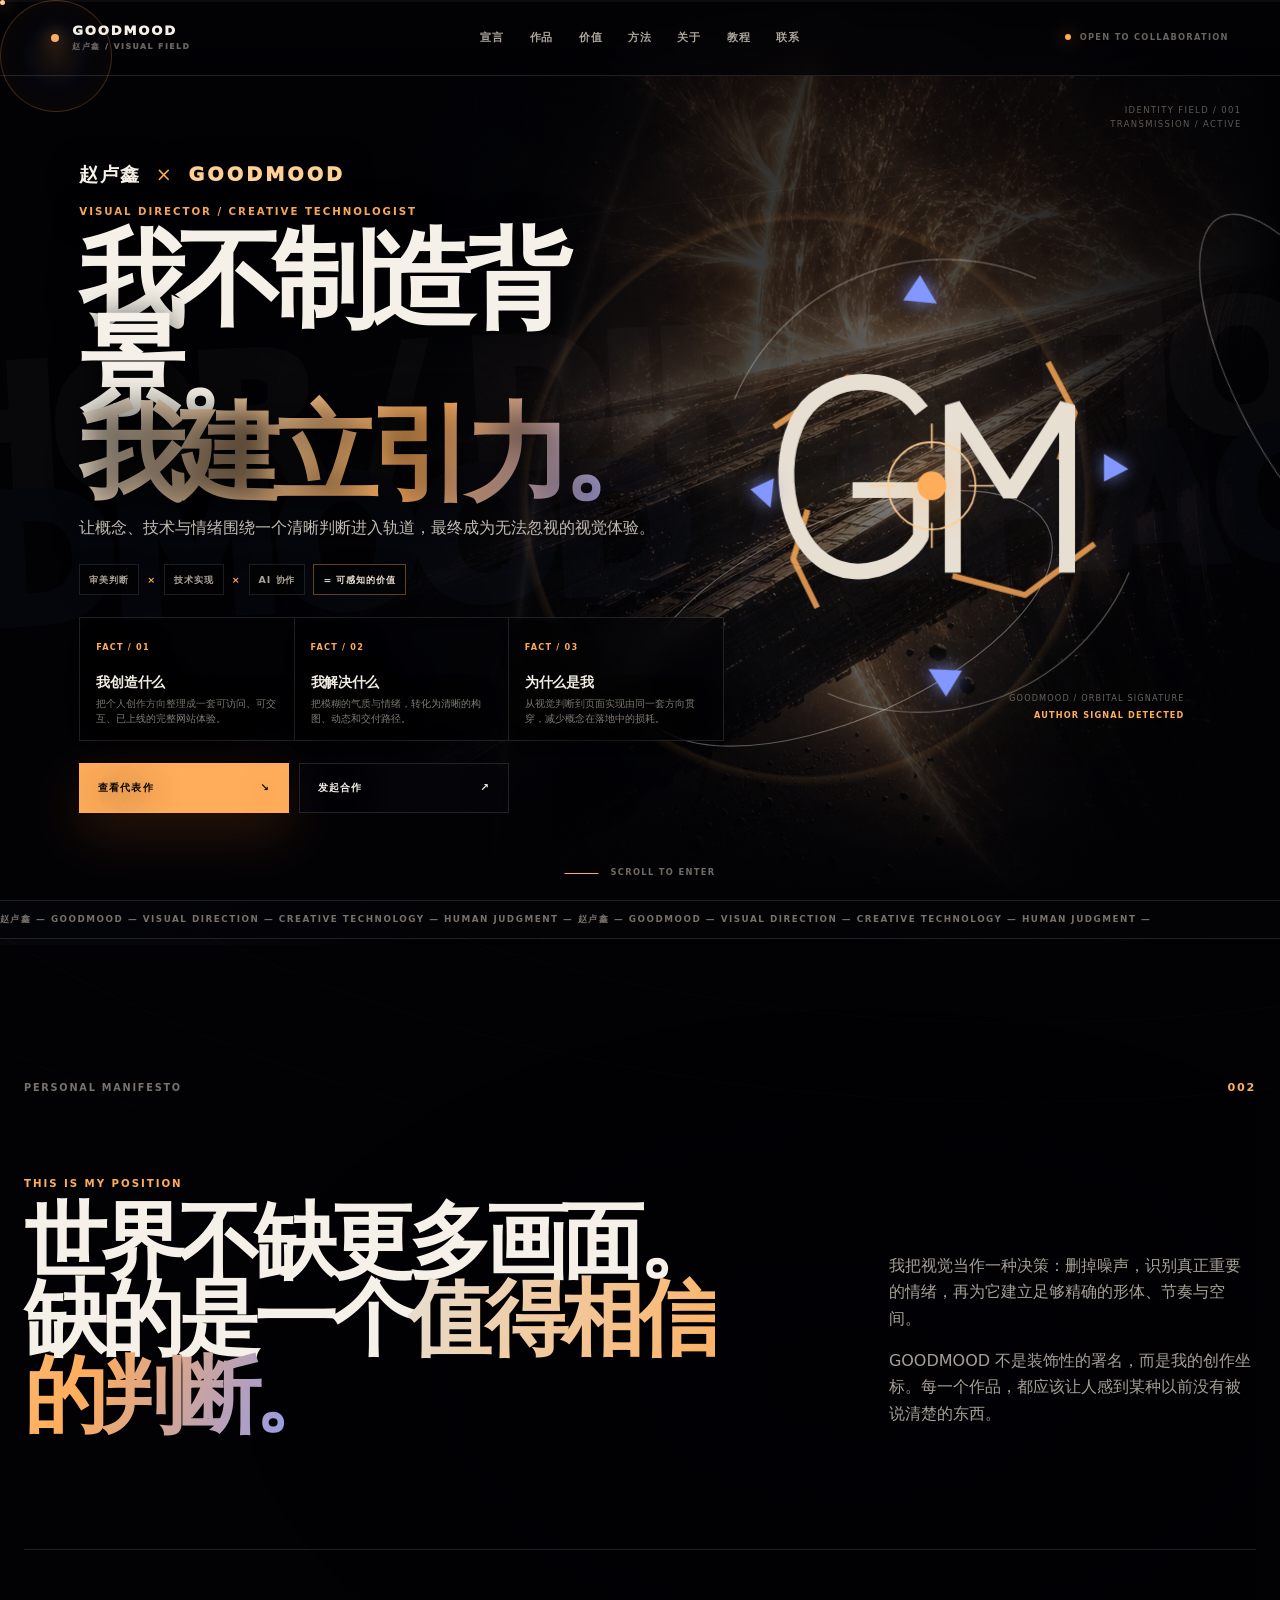
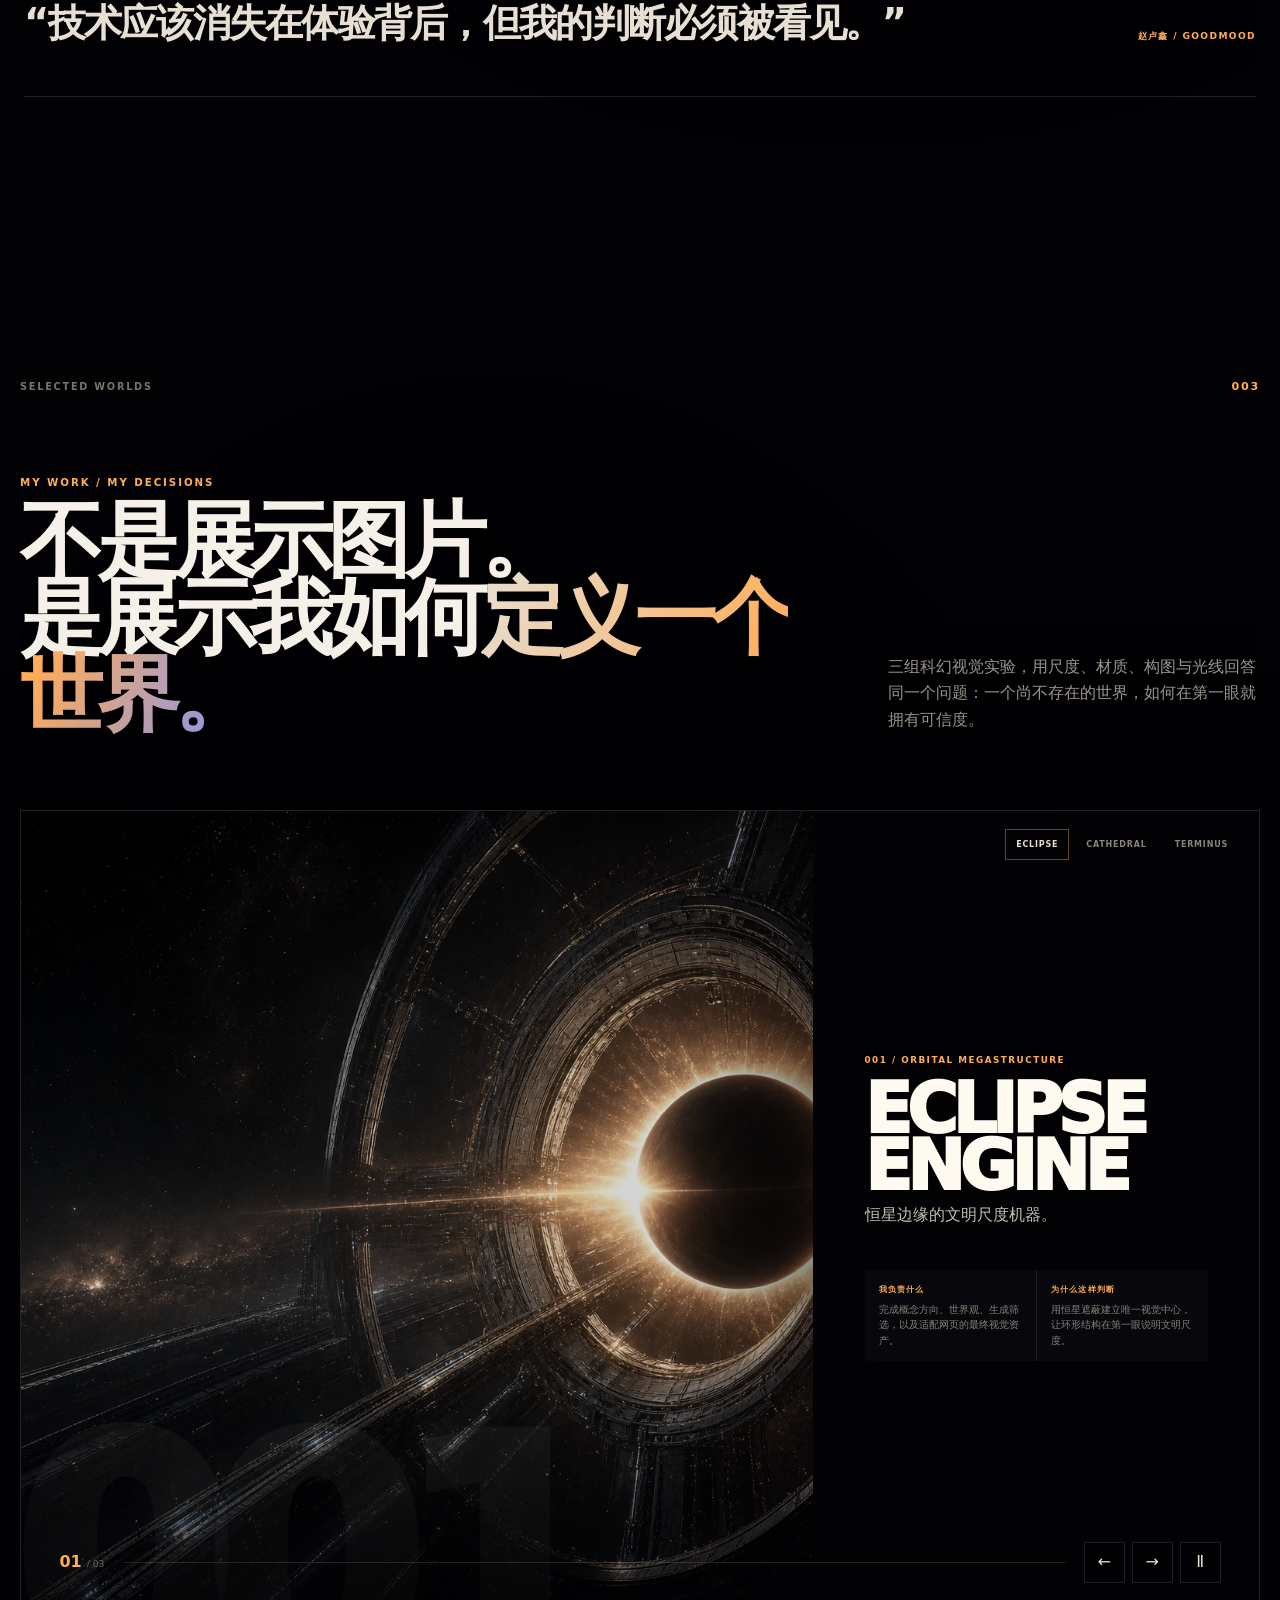
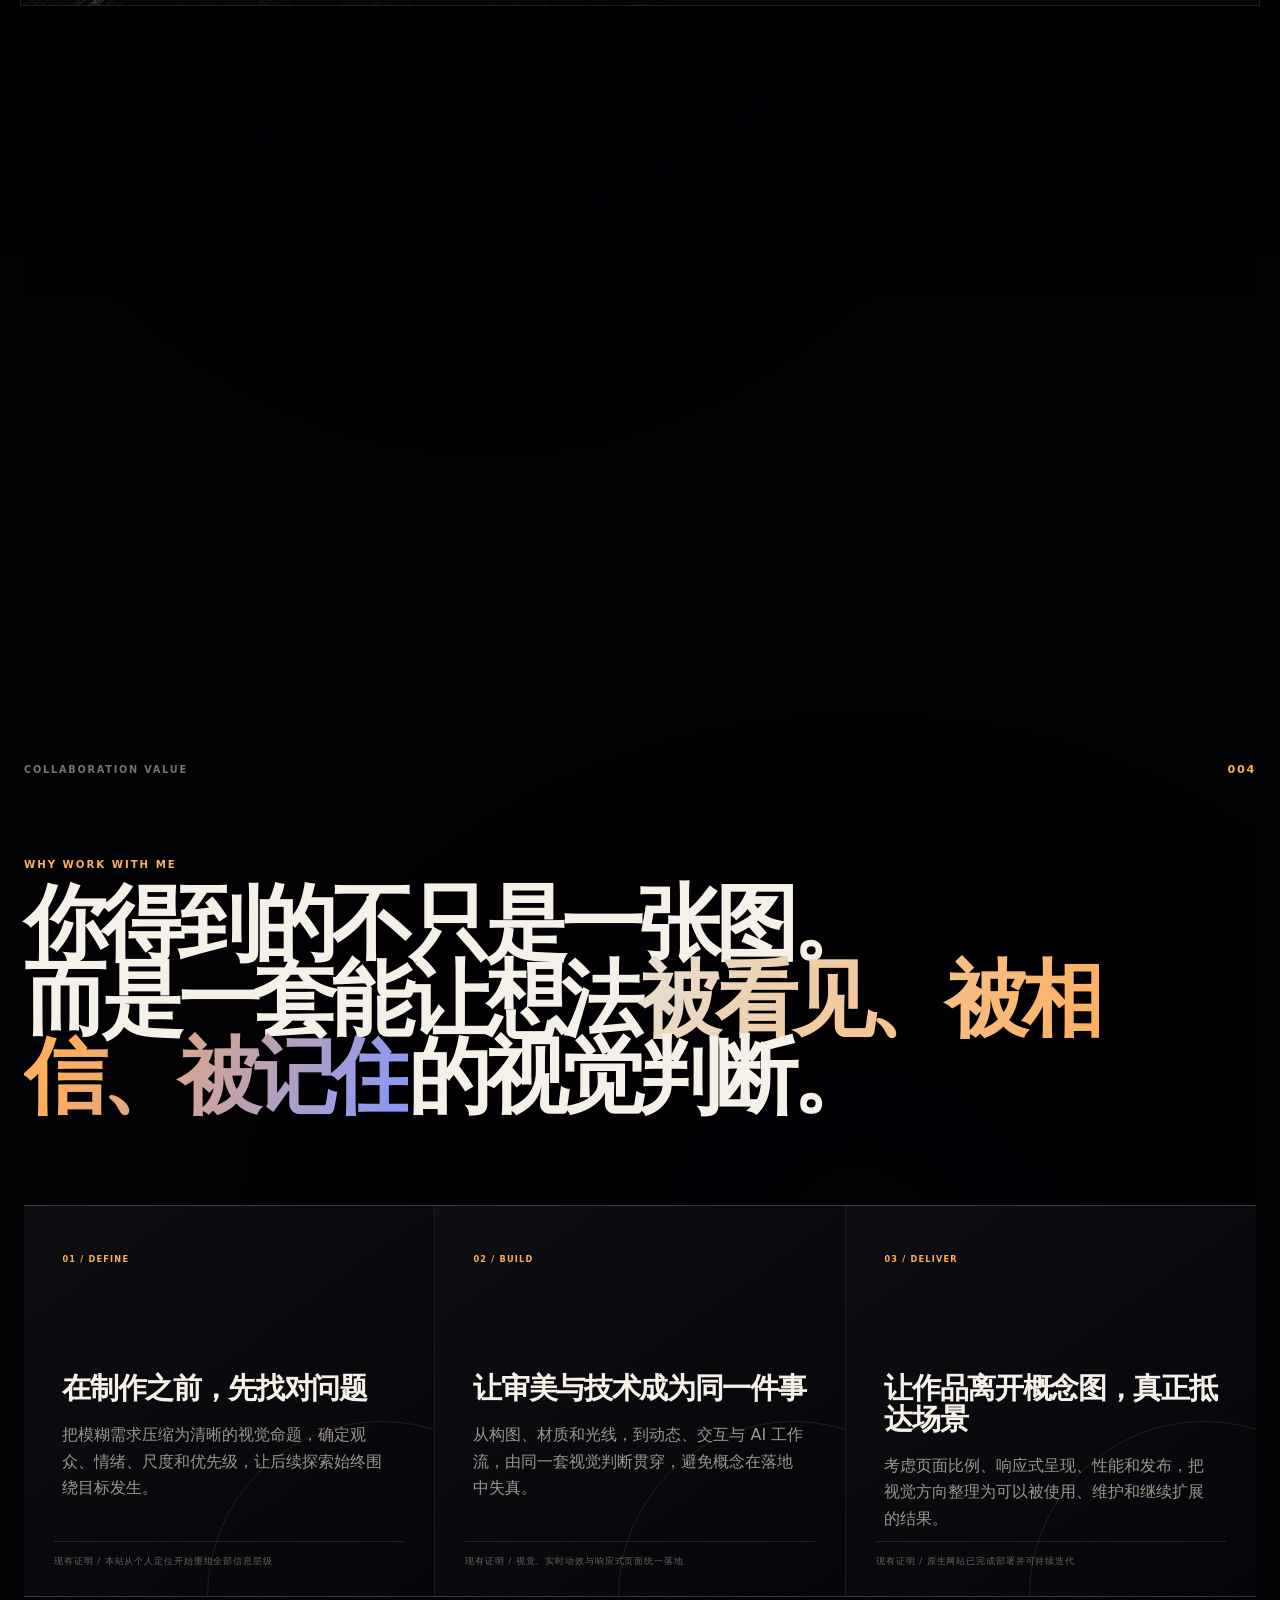
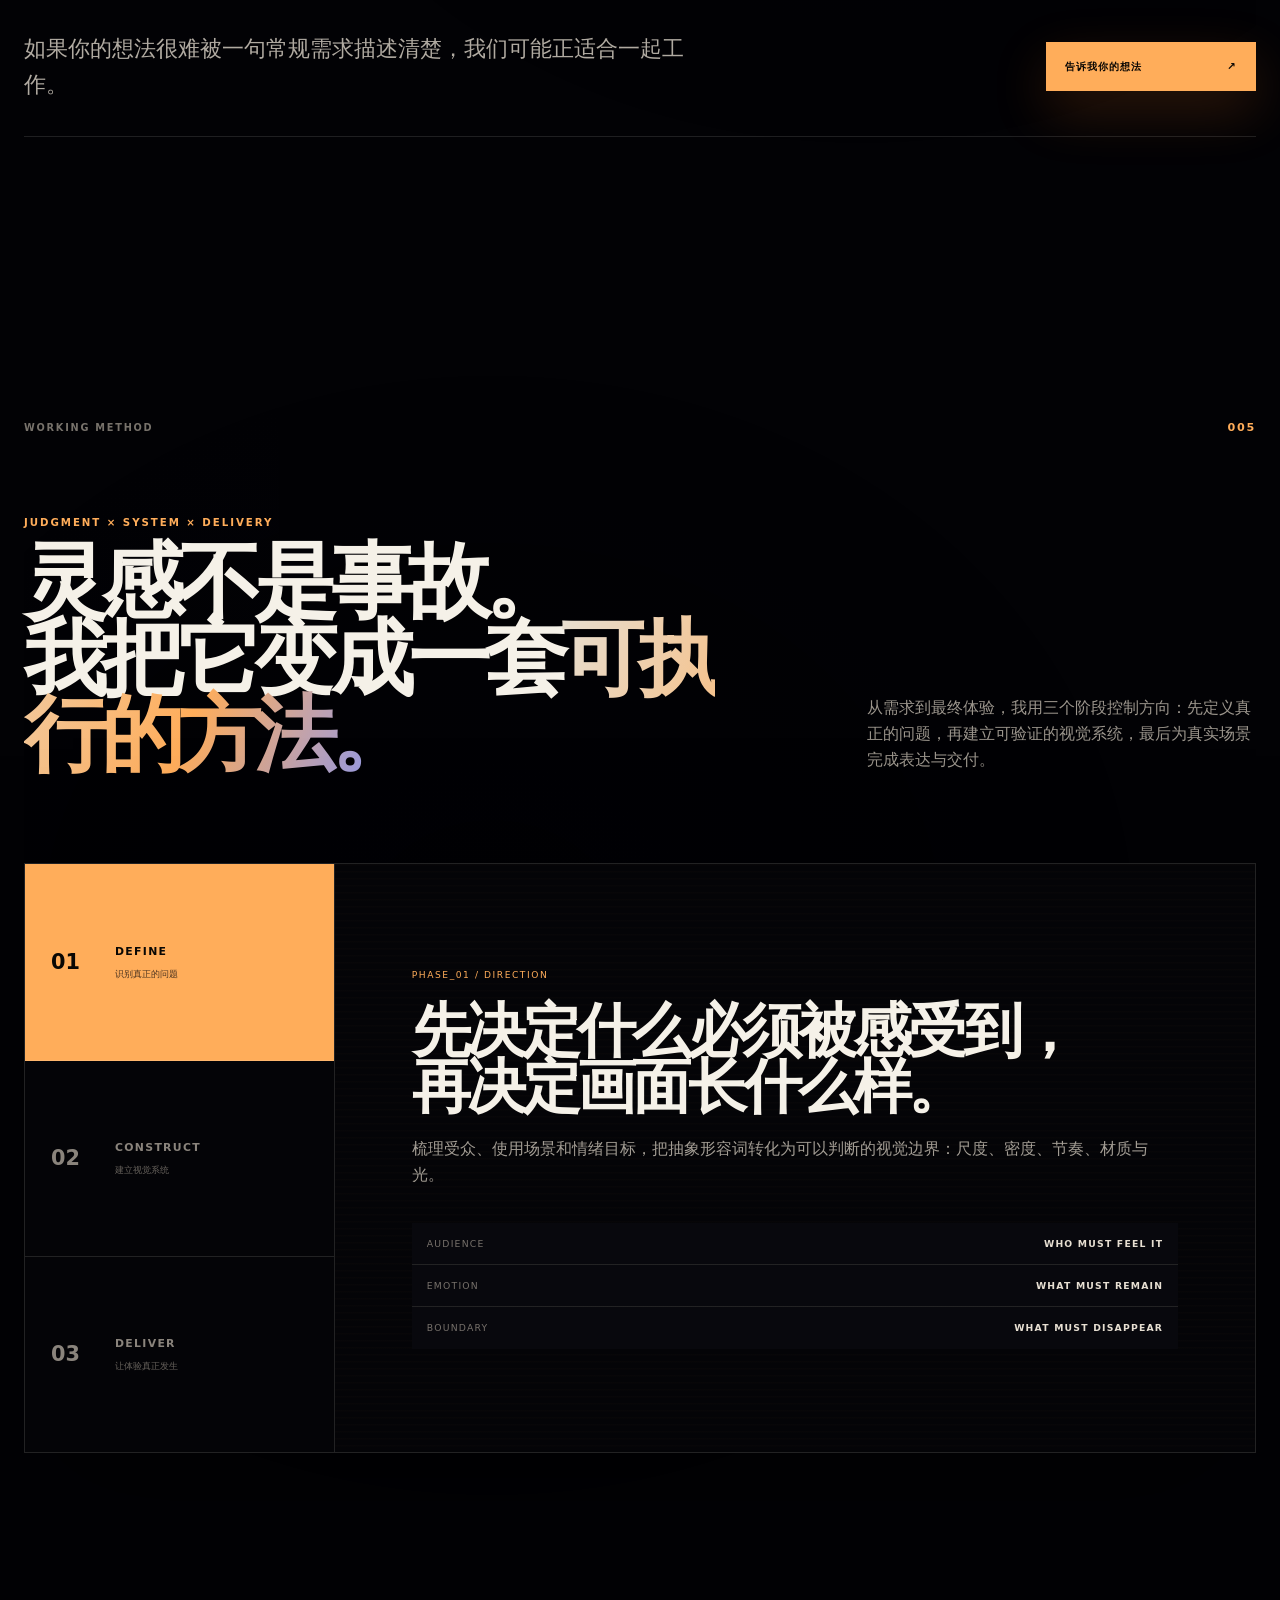
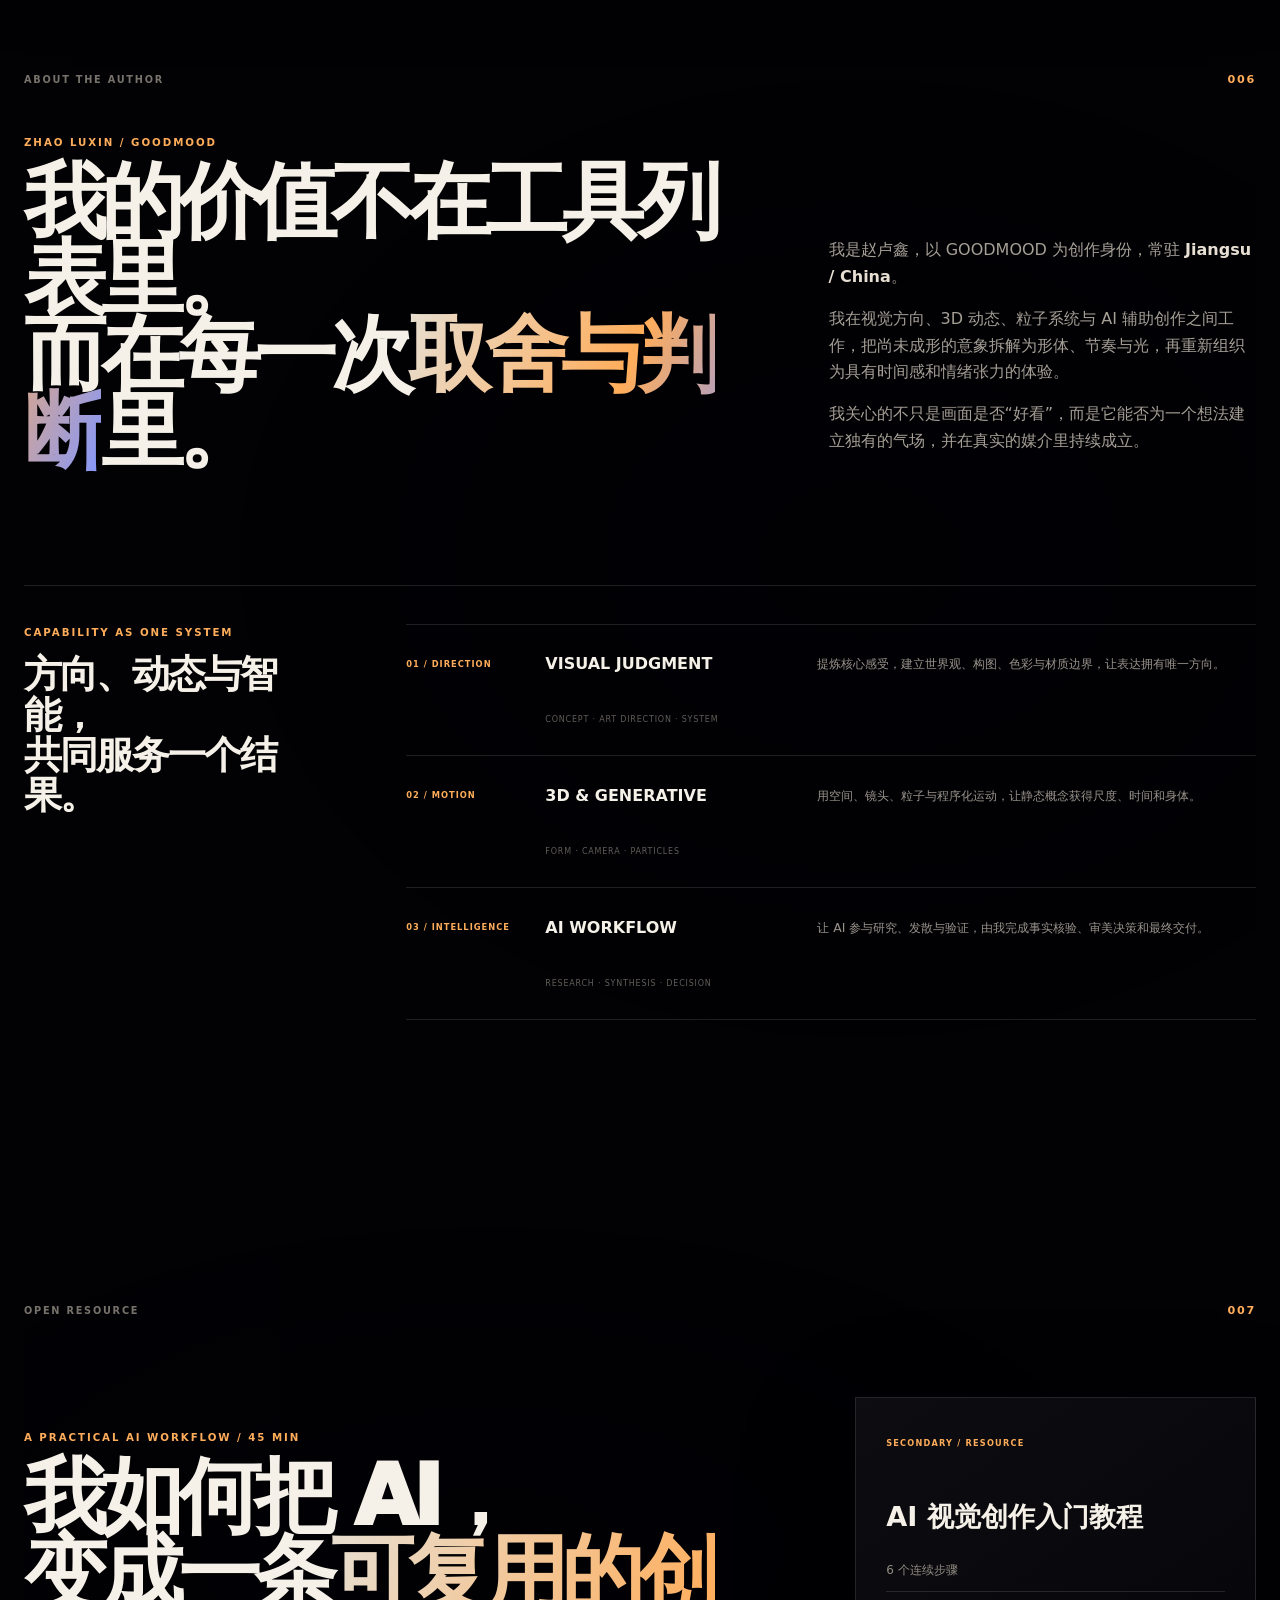
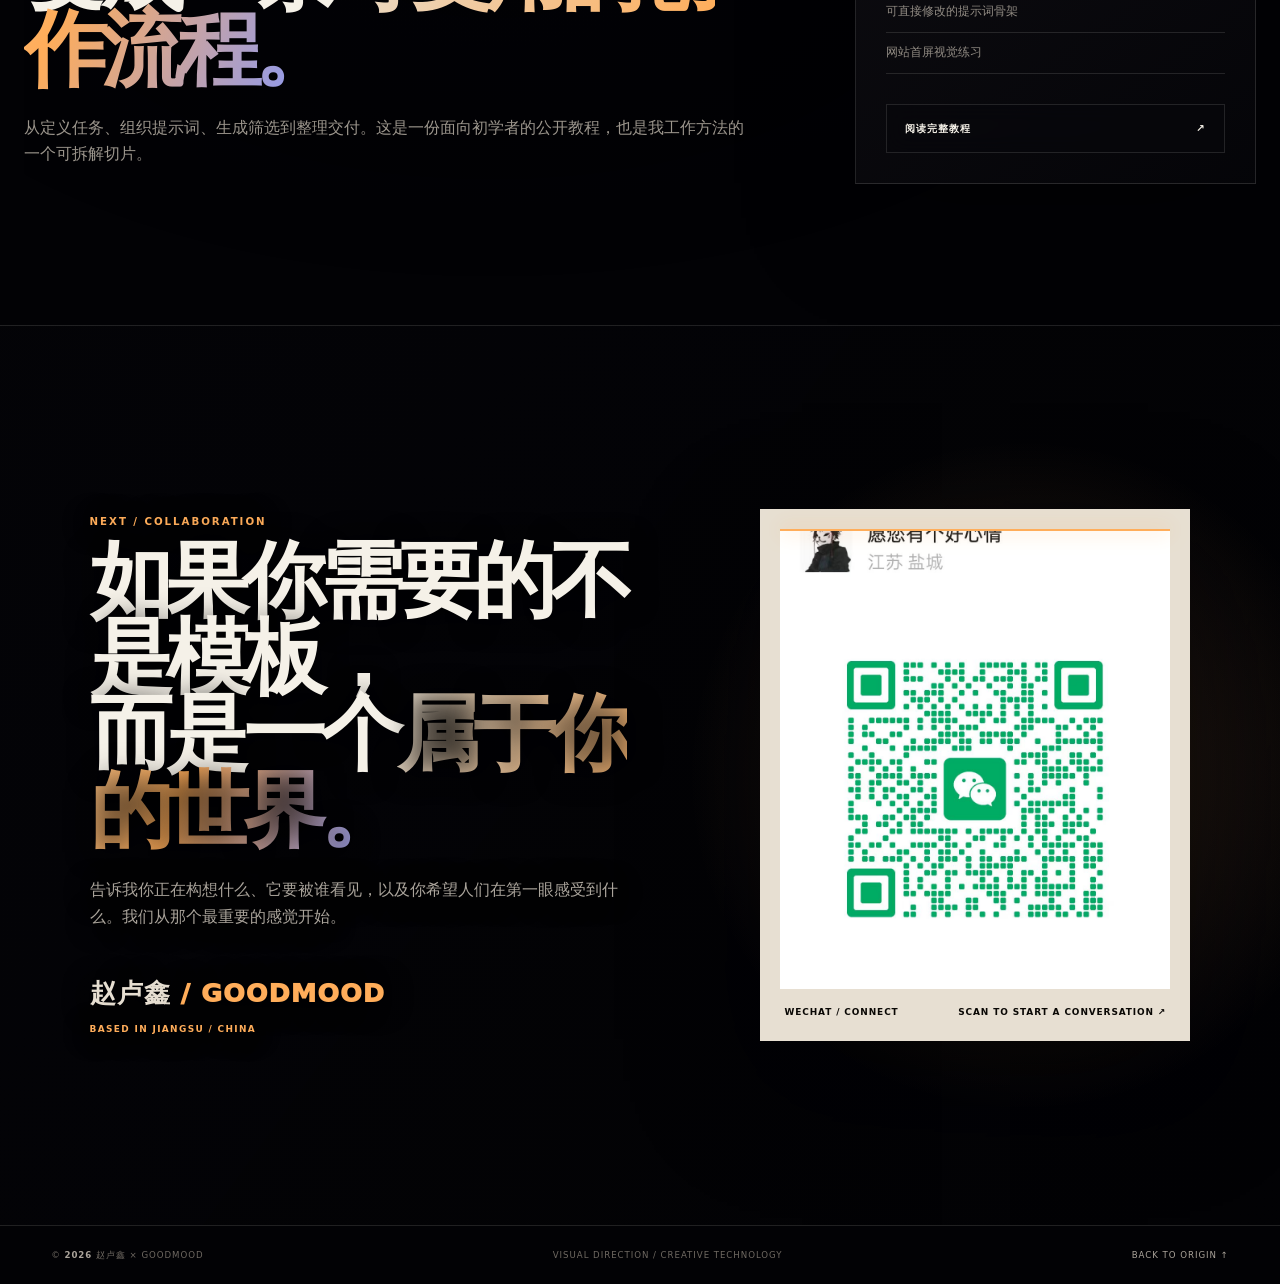
==== commit 693527fe: "Fix WebGL cosmic background coverage" ====
--- a/index.html
+++ b/index.html
@@ -6,9 +6,9 @@
   <meta name="description" content="赵卢鑫 × GOODMOOD：以视觉判断、动态技术与 AI 协作，将尚未成形的想法变为可感知的世界。">
   <meta name="theme-color" content="#020306">
   <title>赵卢鑫 × GOODMOOD — Visual Direction &amp; Future Experiences</title>
-  <link rel="stylesheet" href="style.css">
+  <link rel="stylesheet" href="style.css?v=20260711-02">
   <link rel="stylesheet" href="tutorial.css">
-  <link rel="stylesheet" href="effects.css">
+  <link rel="stylesheet" href="effects.css?v=20260711-02">
   <link rel="preload" as="image" href="assets/hero-helios-lance.webp">
 </head>
 <body class="site-home">
@@ -404,7 +404,7 @@
     <a href="#home">BACK TO ORIGIN ↑</a>
   </footer>
   <div class="toast" role="status" aria-live="polite">COPIED</div>
-  <script src="cosmos.js"></script>
-  <script src="script.js"></script>
+  <script src="cosmos.js?v=20260711-02"></script>
+  <script src="script.js?v=20260711-02"></script>
 </body>
 </html>
--- a/style.css
+++ b/style.css
@@ -46,6 +46,11 @@
   overflow-x: hidden;
 }
 
+body.site-home {
+  isolation: isolate;
+  background: transparent;
+}
+
 body::selection,
 ::selection {
   color: #090704;
@@ -107,7 +112,15 @@
   outline-offset: 4px;
 }
 
-.cosmos-layer,
+.cosmos-layer {
+  position: fixed;
+  z-index: 0;
+  inset: 0;
+  width: 100%;
+  height: 100%;
+  pointer-events: none;
+}
+
 #field {
   position: fixed;
   z-index: -10;
@@ -309,6 +322,25 @@
   width: min(1280px, calc(100% - 48px));
   margin: 0 auto;
   padding: clamp(104px, 11vw, 168px) 0;
+}
+
+.site-home .section::after {
+  content: "";
+  position: absolute;
+  z-index: -1;
+  top: 5%;
+  right: 0;
+  bottom: 5%;
+  left: 0;
+  opacity: .72;
+  background:
+    radial-gradient(ellipse 64% 58% at 38% 48%, rgb(2 2 5 / 68%), rgb(2 2 5 / 28%) 58%, transparent 82%);
+  pointer-events: none;
+}
+
+.site-home .section:nth-of-type(even)::after {
+  background:
+    radial-gradient(ellipse 62% 56% at 68% 46%, rgb(2 2 5 / 66%), rgb(2 2 5 / 25%) 58%, transparent 82%);
 }
 
 .section::before {
@@ -1399,14 +1431,18 @@
   padding: clamp(110px, 12vw, 170px) clamp(24px, 7vw, 118px);
   border-top: 1px solid var(--line);
   background:
-    radial-gradient(circle at 80% 50%, rgb(255 173 90 / 12%), transparent 25%),
-    linear-gradient(126deg, rgb(7 7 11 / 92%), rgb(2 2 5 / 94%));
+    radial-gradient(circle at 80% 50%, rgb(255 173 90 / 18%), transparent 30%),
+    linear-gradient(126deg, rgb(7 7 11 / 34%), rgb(2 2 5 / 48%));
 }
 
 .contact-copy > p:not(.overline) {
   max-width: 720px;
   margin-top: 28px;
   color: #aaa49b;
+}
+
+.contact-copy {
+  text-shadow: 0 3px 28px rgb(0 0 0 / 86%);
 }
 
 .contact-signature {
--- a/effects.css
+++ b/effects.css
@@ -4,7 +4,7 @@
     calc(var(--pointer-x) * -12px),
     calc(var(--pointer-y) * -8px),
     0
-  );
+  ) translateY(calc((var(--page-progress) - .5) * -90px));
   transition: transform .18s linear;
 }
 
@@ -191,6 +191,11 @@
   transition: opacity .5s ease;
 }
 
+.site-home .section::after {
+  transform: translate3d(0, calc((.5 - var(--section-progress, .5)) * 46px), 0);
+  transition: opacity .45s ease;
+}
+
 .section.is-current::before {
   opacity: 1;
   box-shadow: 0 0 24px rgb(255 173 90 / 35%);
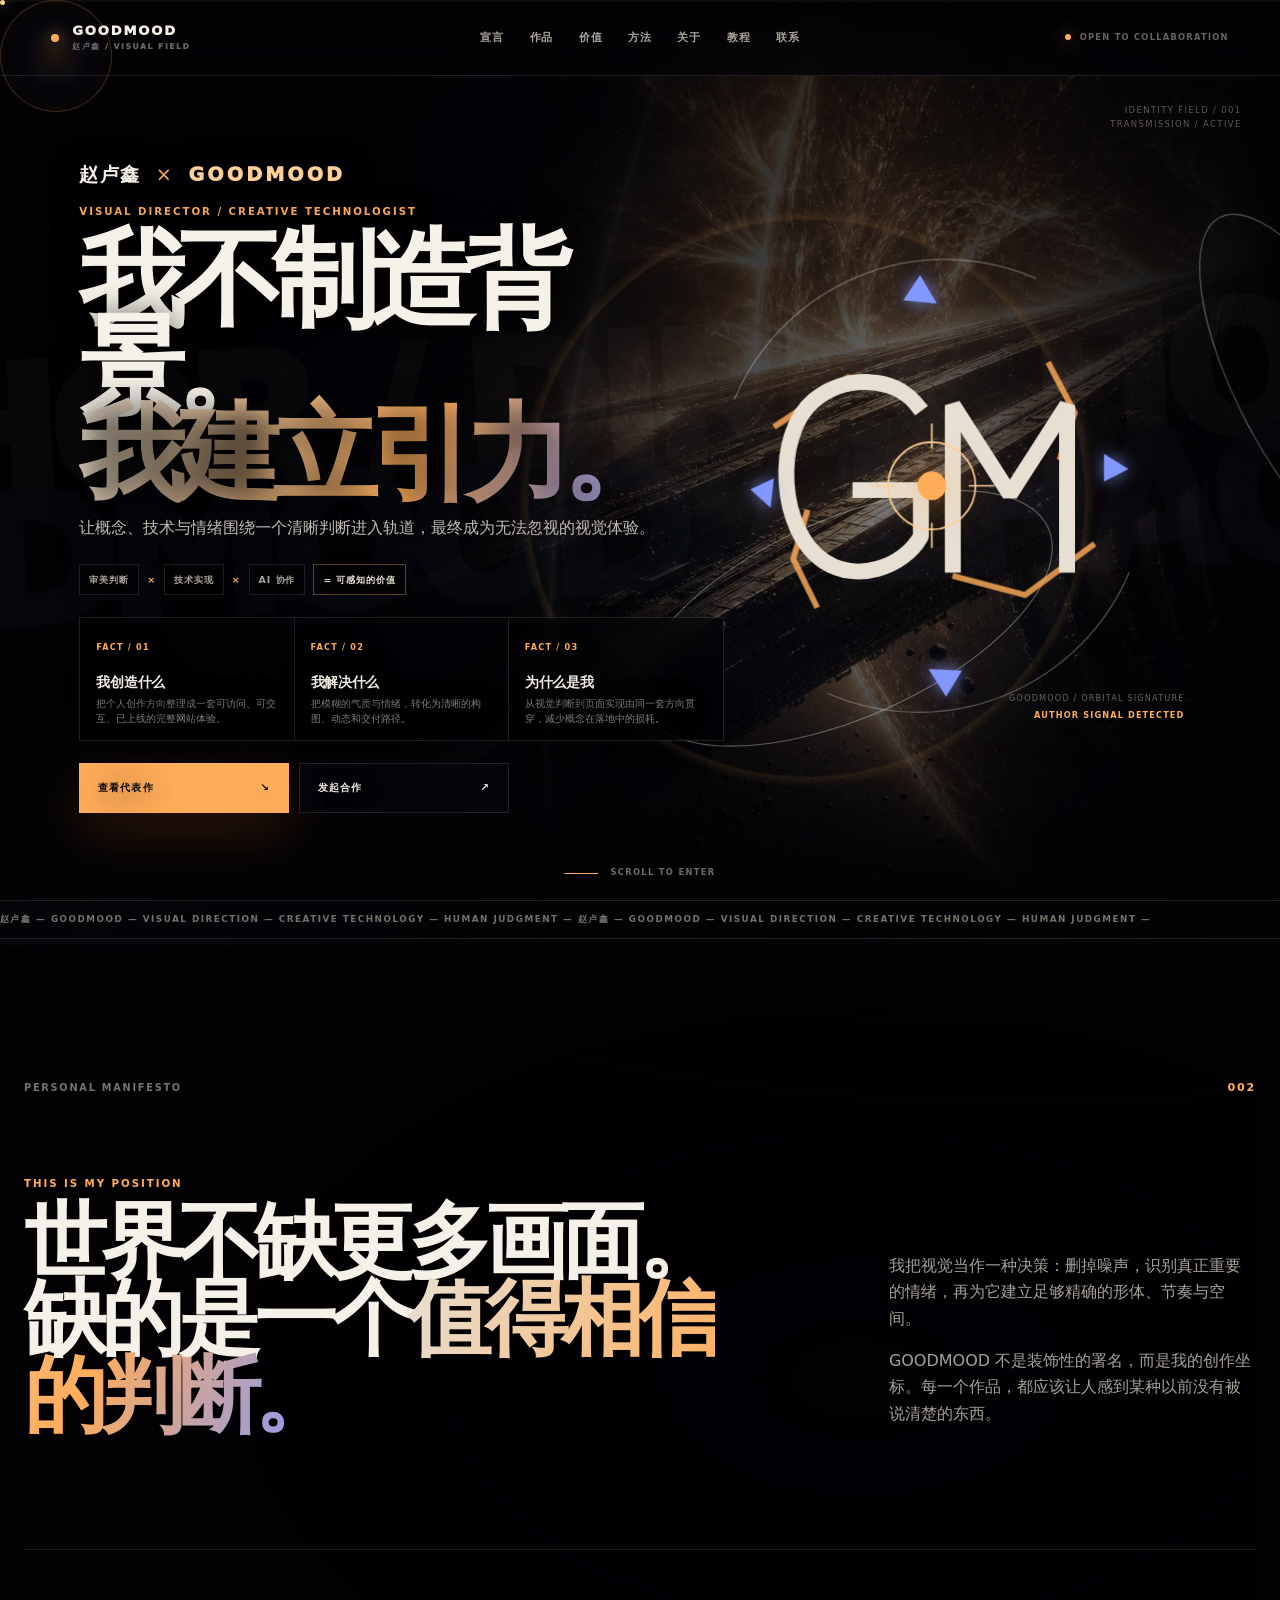
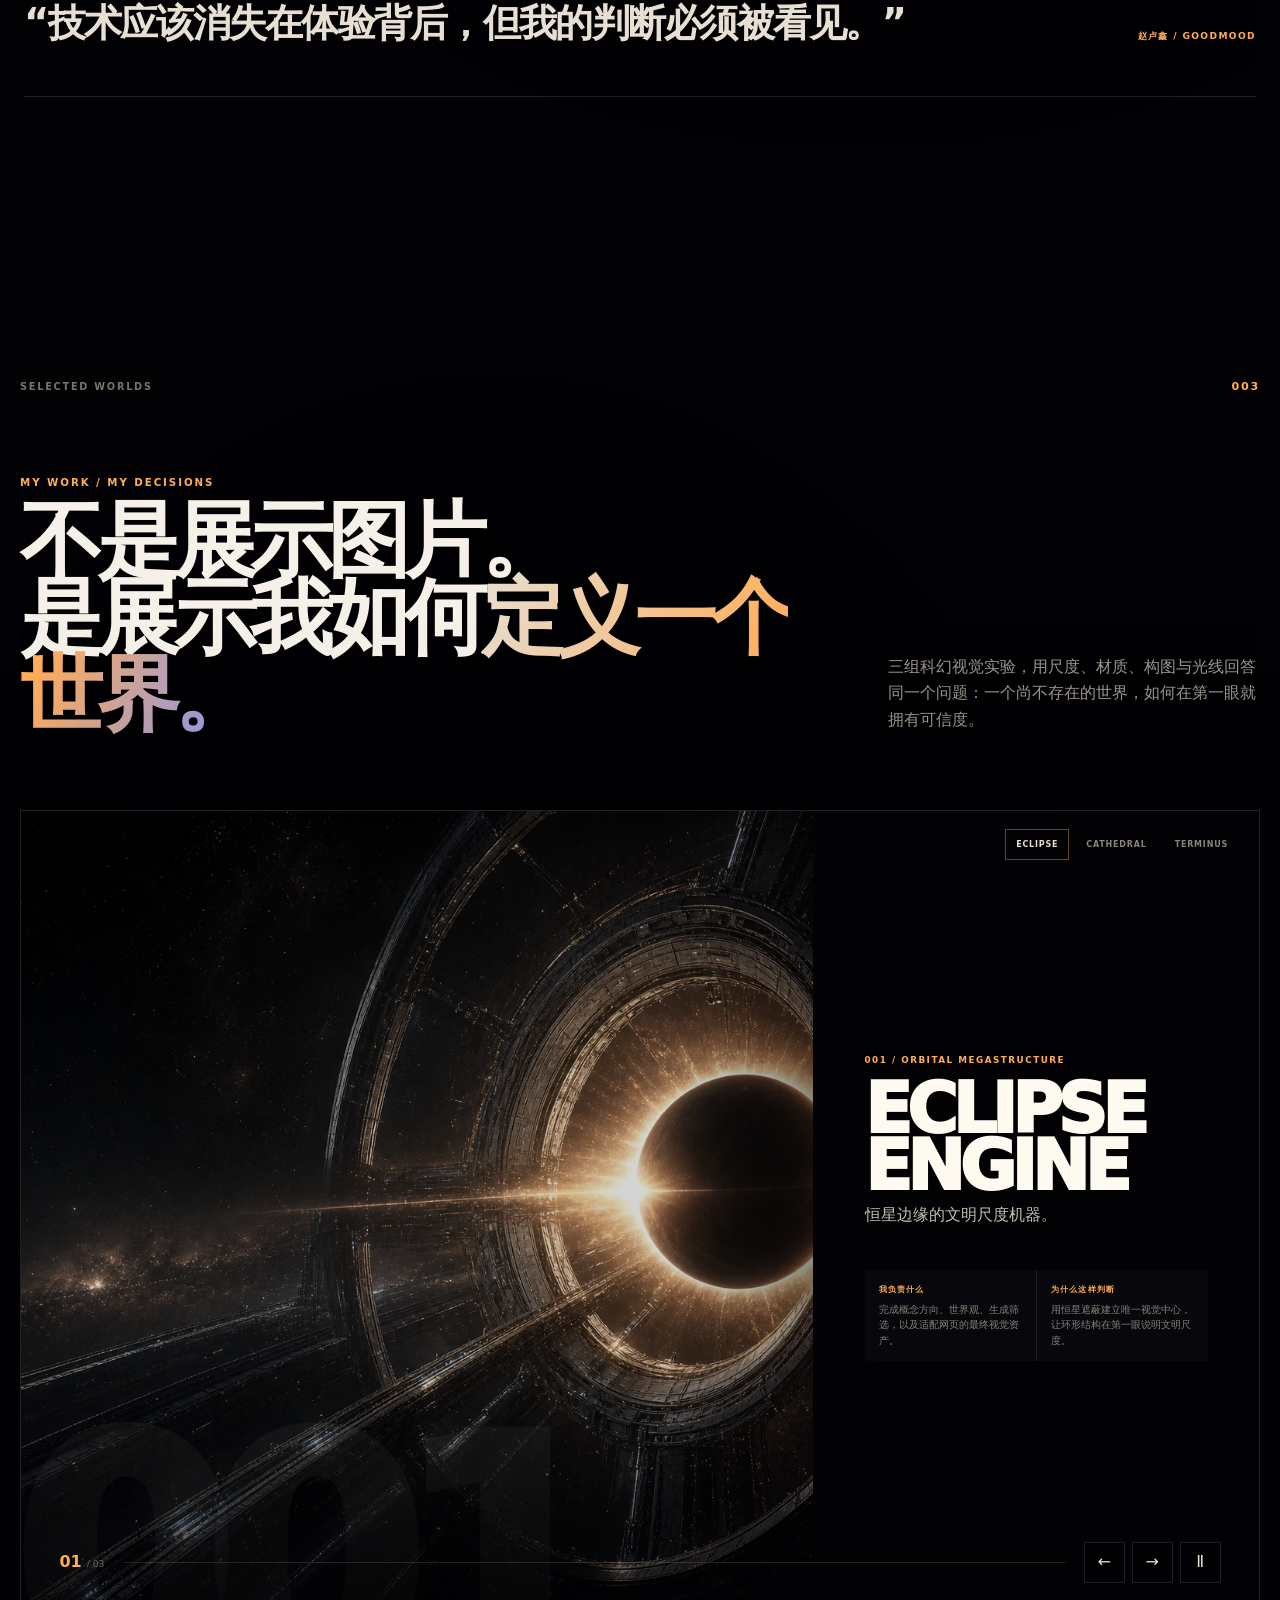
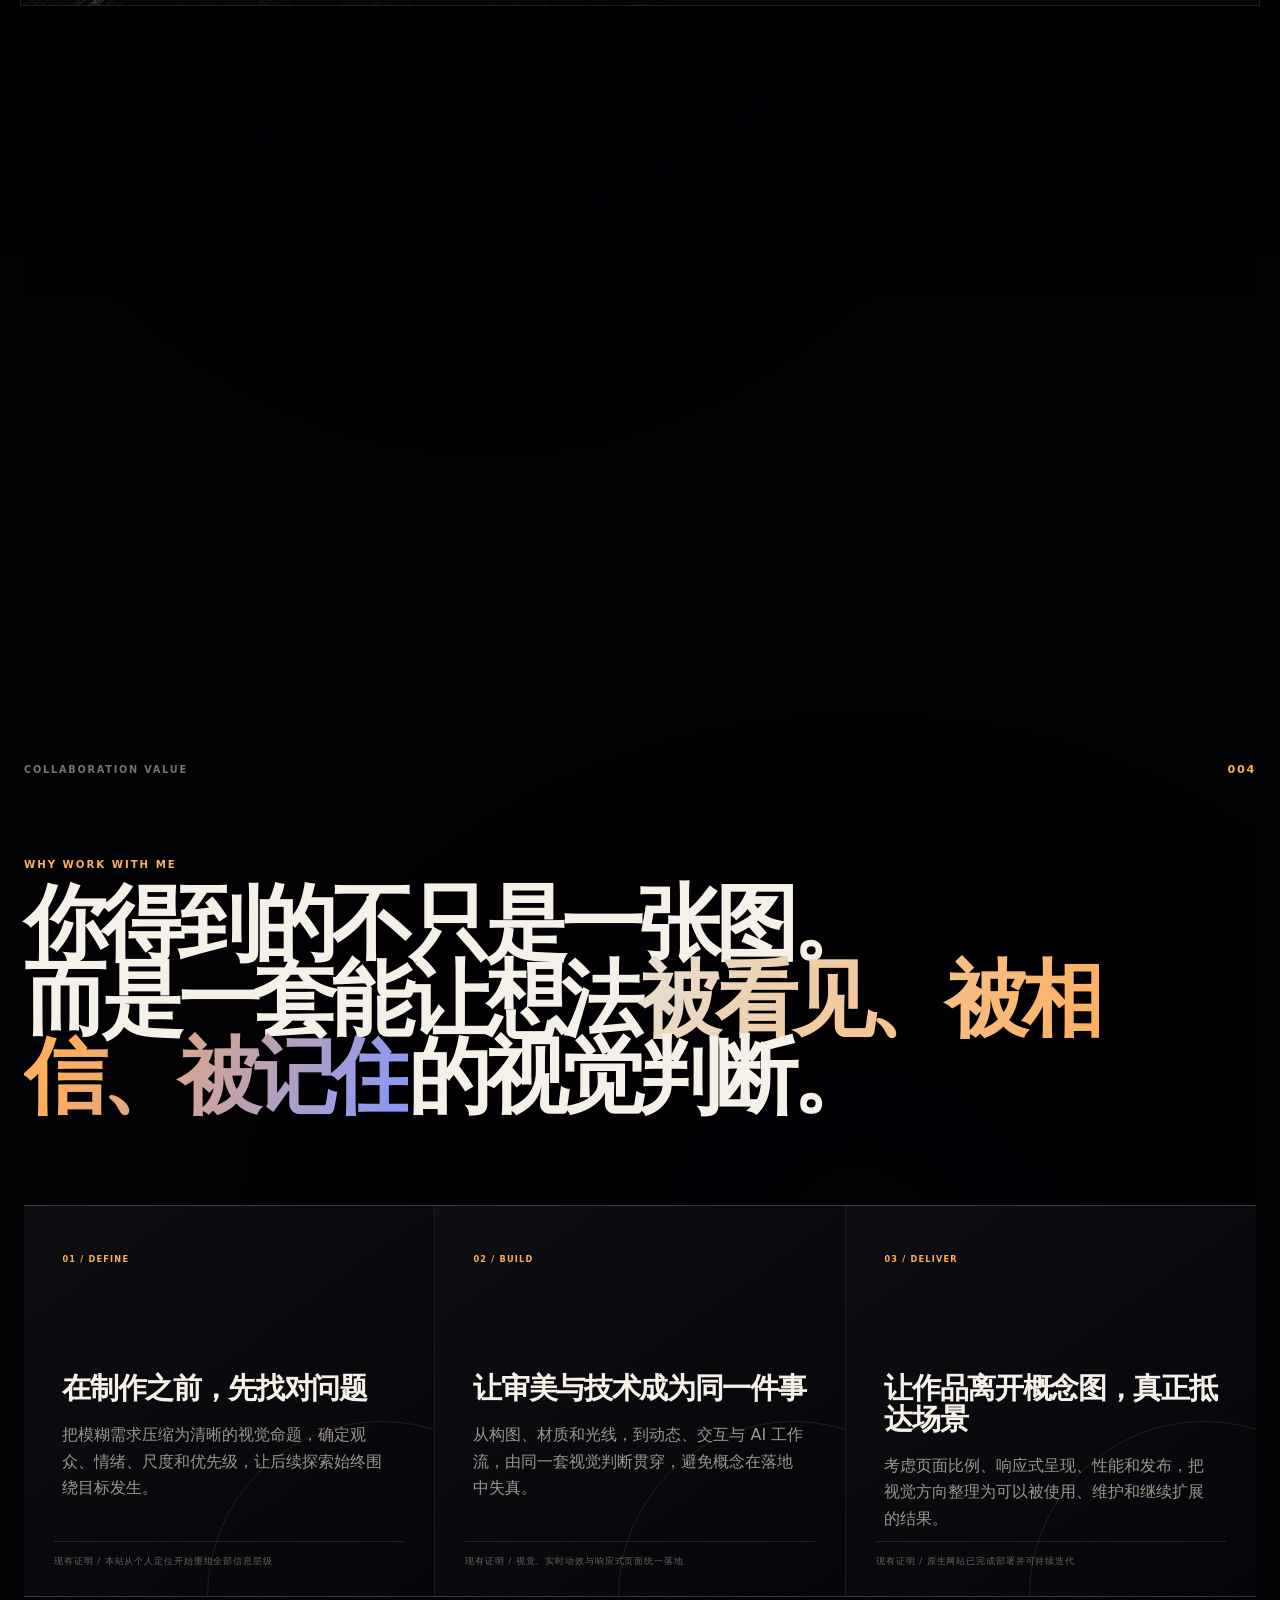
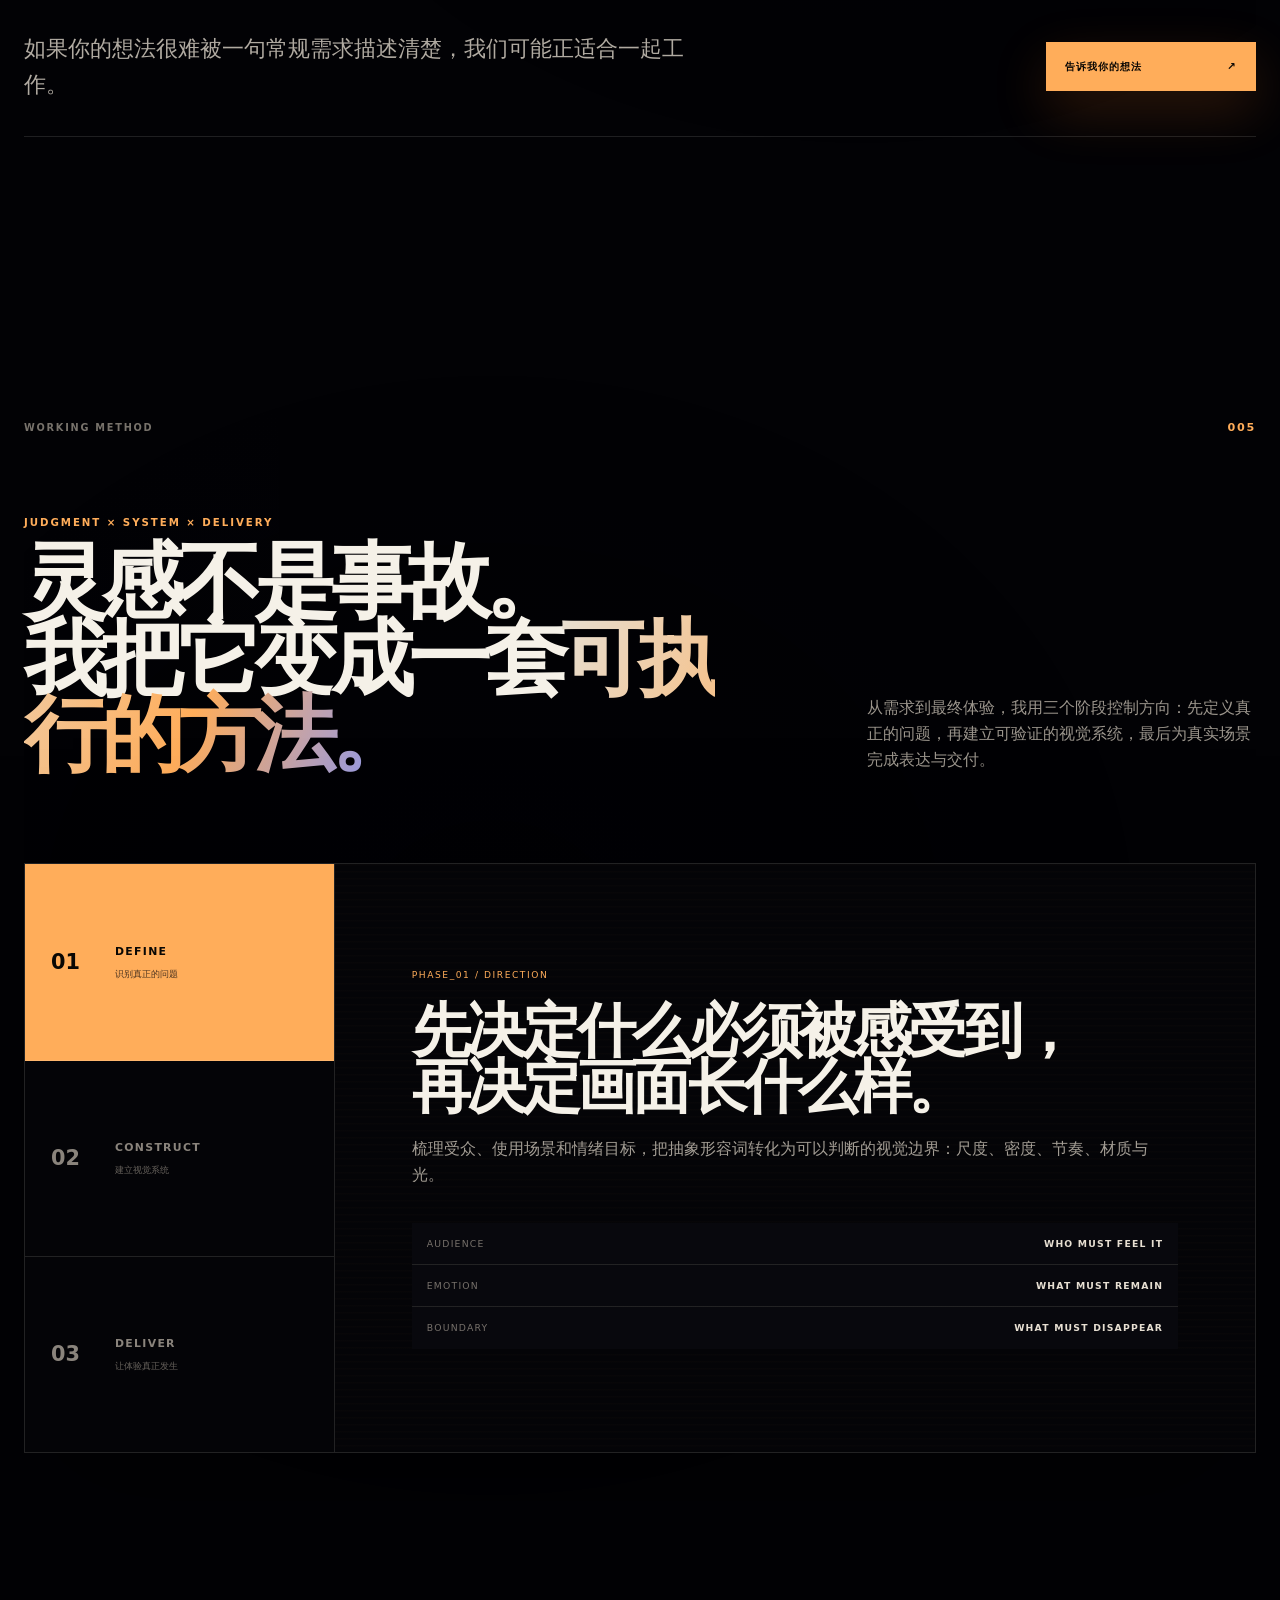
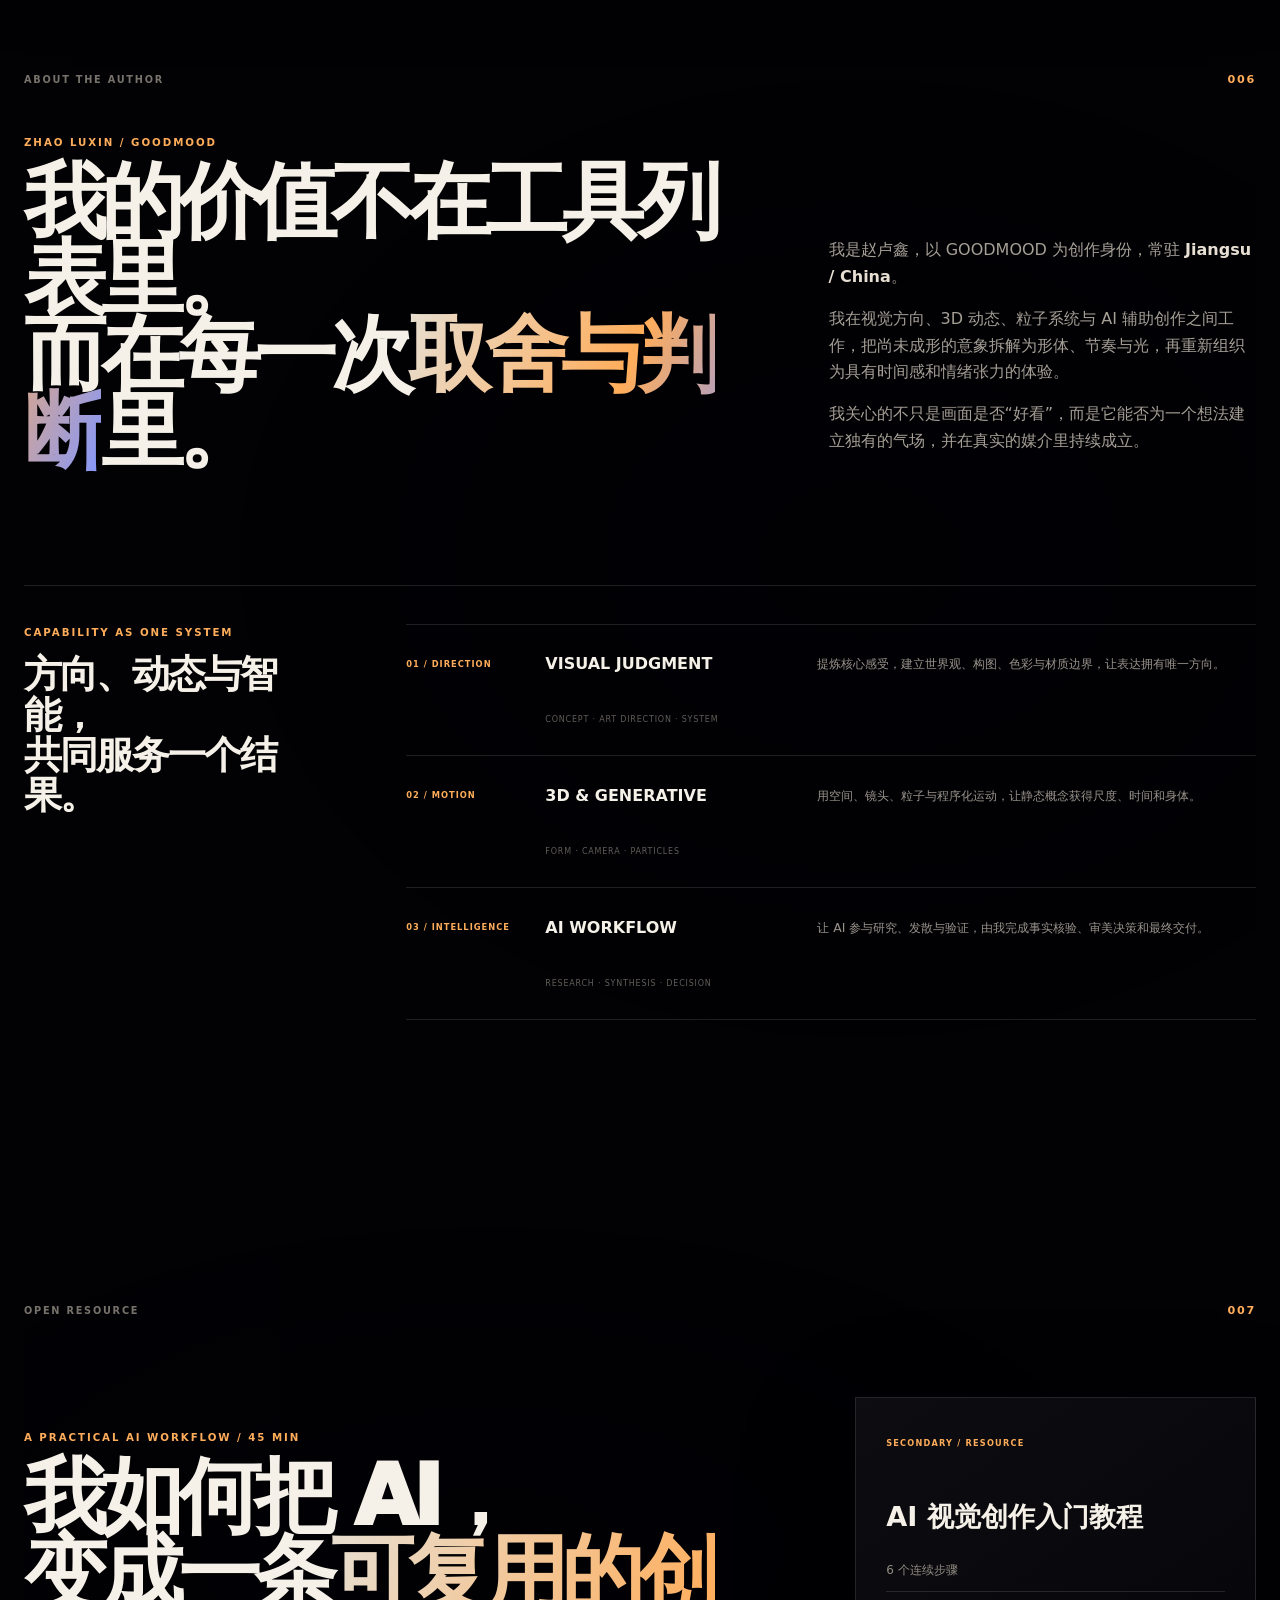
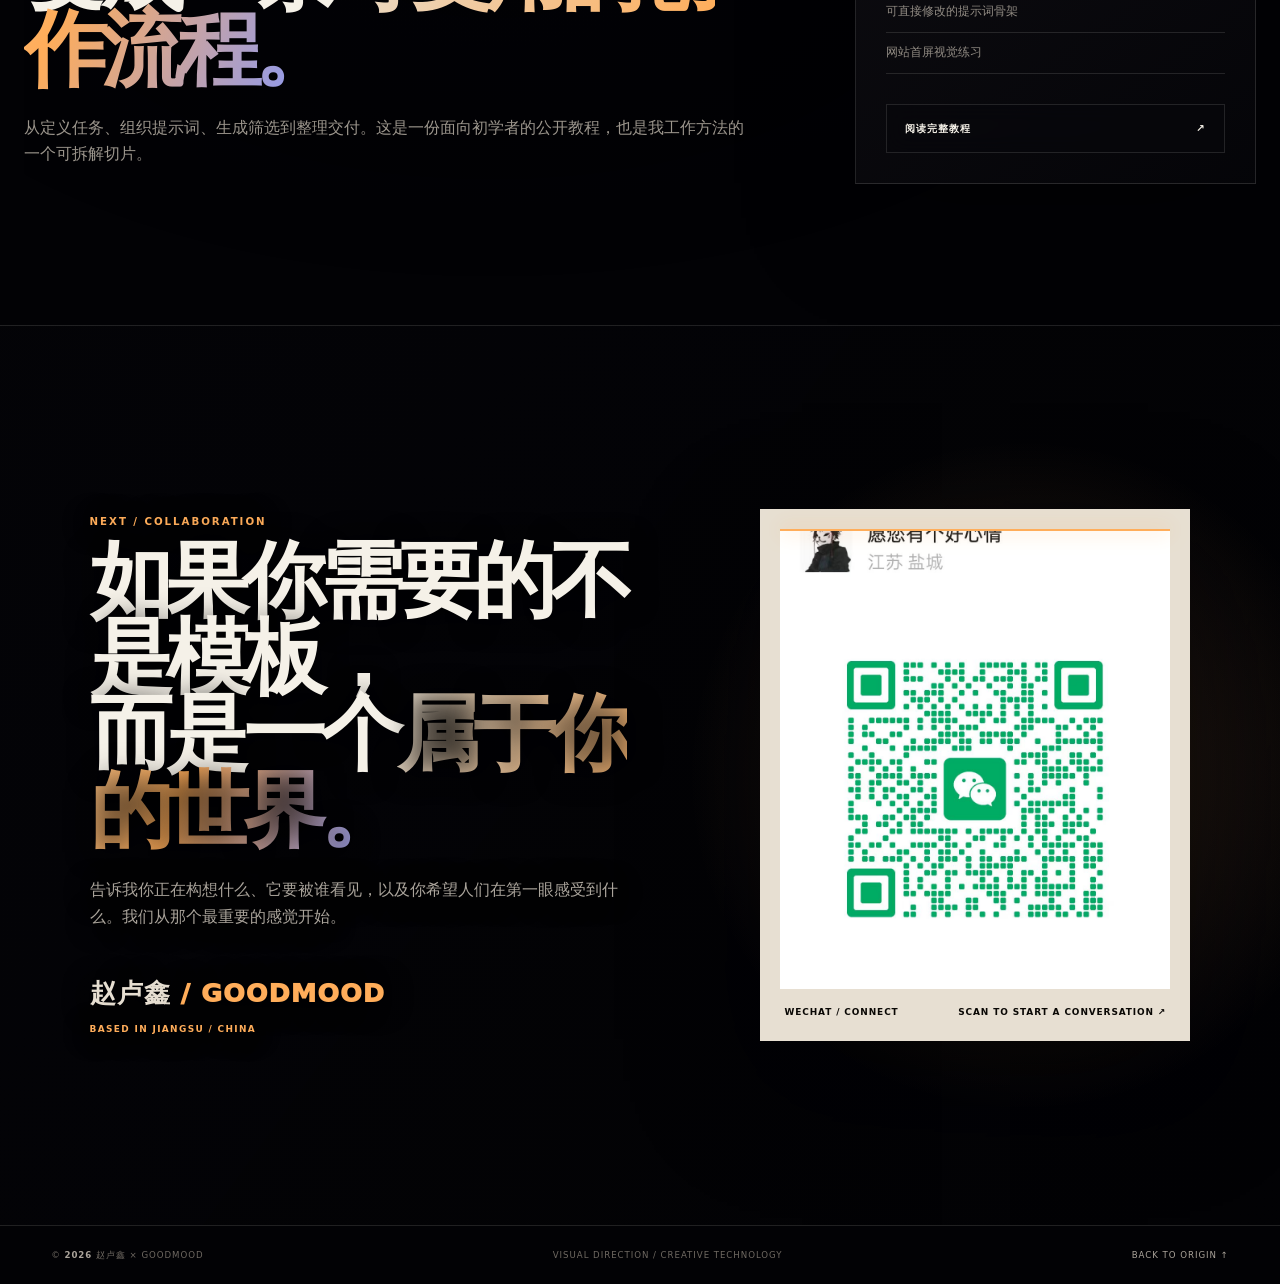
==== commit 365b97db: "Keep homepage anchored at top on launch" ====
--- a/index.html
+++ b/index.html
@@ -6,9 +6,12 @@
   <meta name="description" content="赵卢鑫 × GOODMOOD：以视觉判断、动态技术与 AI 协作，将尚未成形的想法变为可感知的世界。">
   <meta name="theme-color" content="#020306">
   <title>赵卢鑫 × GOODMOOD — Visual Direction &amp; Future Experiences</title>
-  <link rel="stylesheet" href="style.css?v=20260711-02">
+  <script>
+    if ('scrollRestoration' in history) history.scrollRestoration = 'manual';
+  </script>
+  <link rel="stylesheet" href="style.css?v=20260711-06">
   <link rel="stylesheet" href="tutorial.css">
-  <link rel="stylesheet" href="effects.css?v=20260711-02">
+  <link rel="stylesheet" href="effects.css?v=20260711-06">
   <link rel="preload" as="image" href="assets/hero-helios-lance.webp">
 </head>
 <body class="site-home">
@@ -404,7 +407,7 @@
     <a href="#home">BACK TO ORIGIN ↑</a>
   </footer>
   <div class="toast" role="status" aria-live="polite">COPIED</div>
-  <script src="cosmos.js?v=20260711-02"></script>
-  <script src="script.js?v=20260711-02"></script>
+  <script src="cosmos.js?v=20260711-06"></script>
+  <script src="script.js?v=20260711-06"></script>
 </body>
 </html>
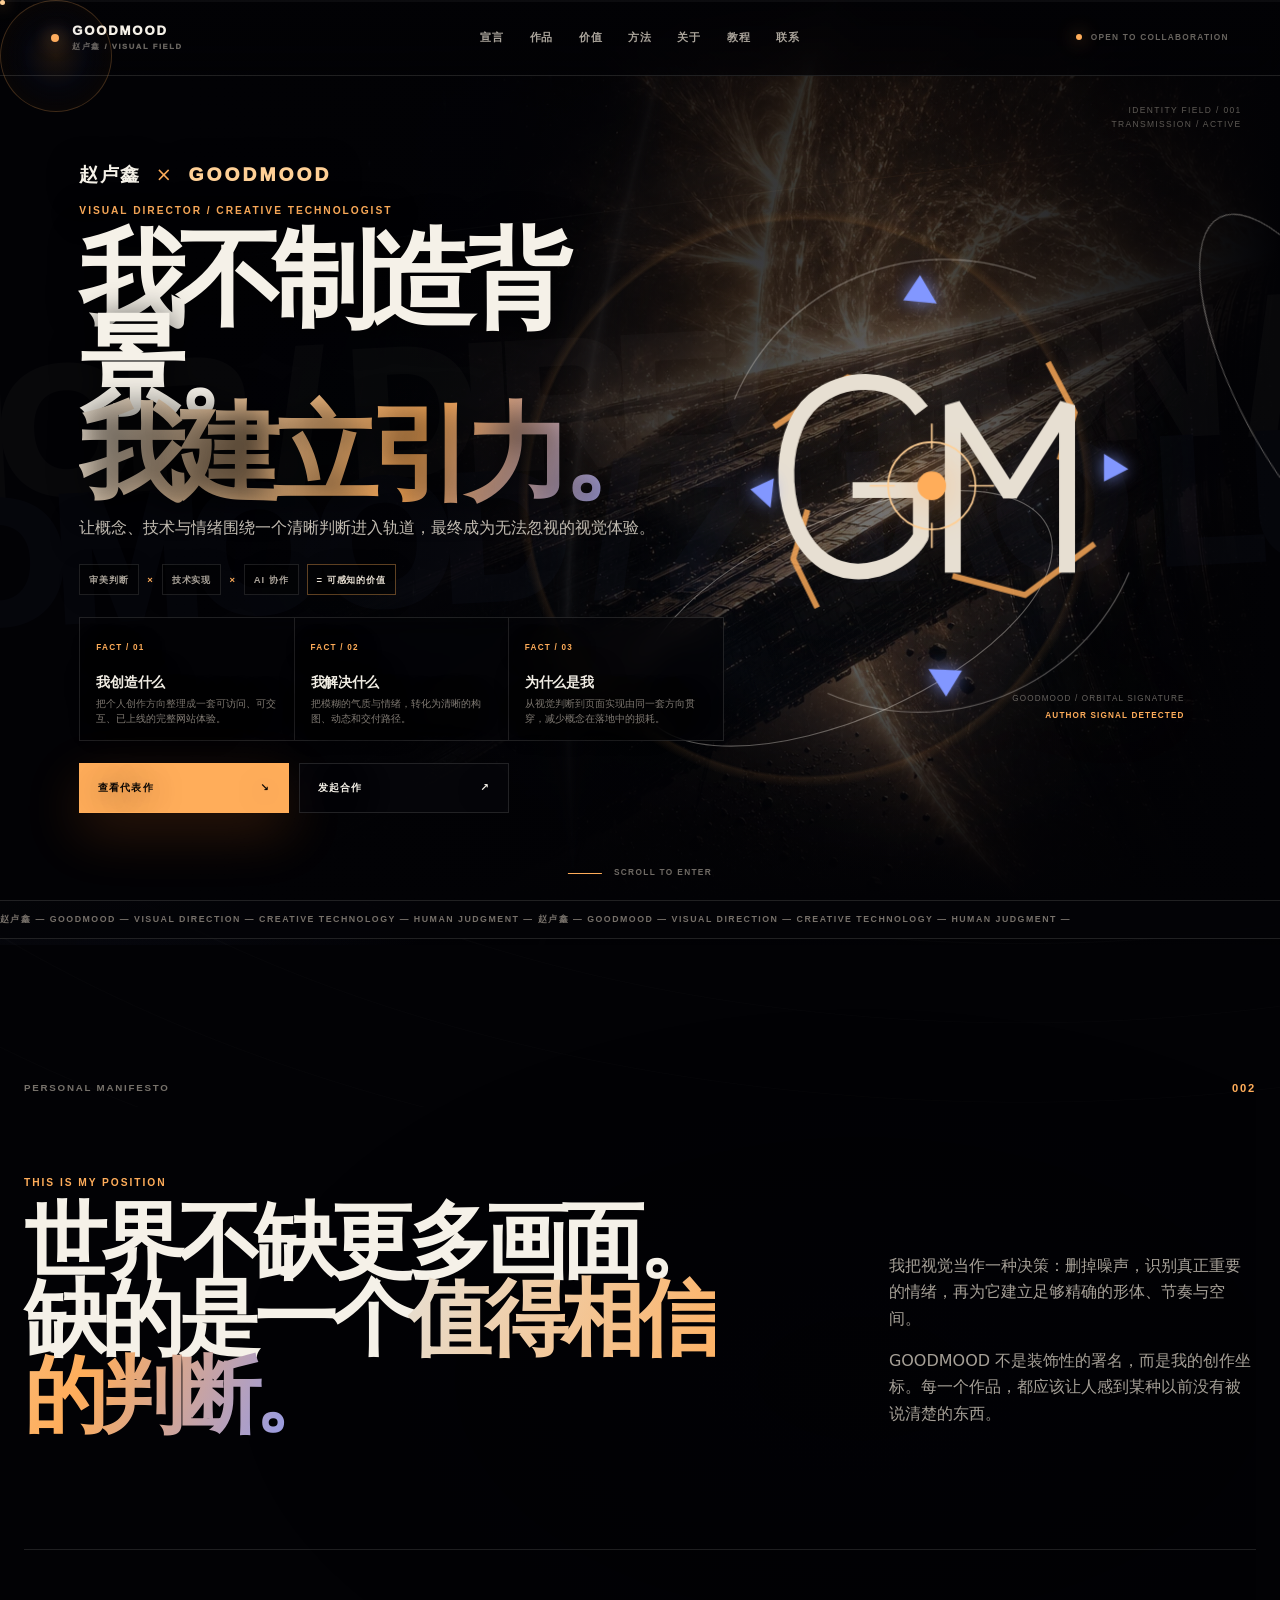
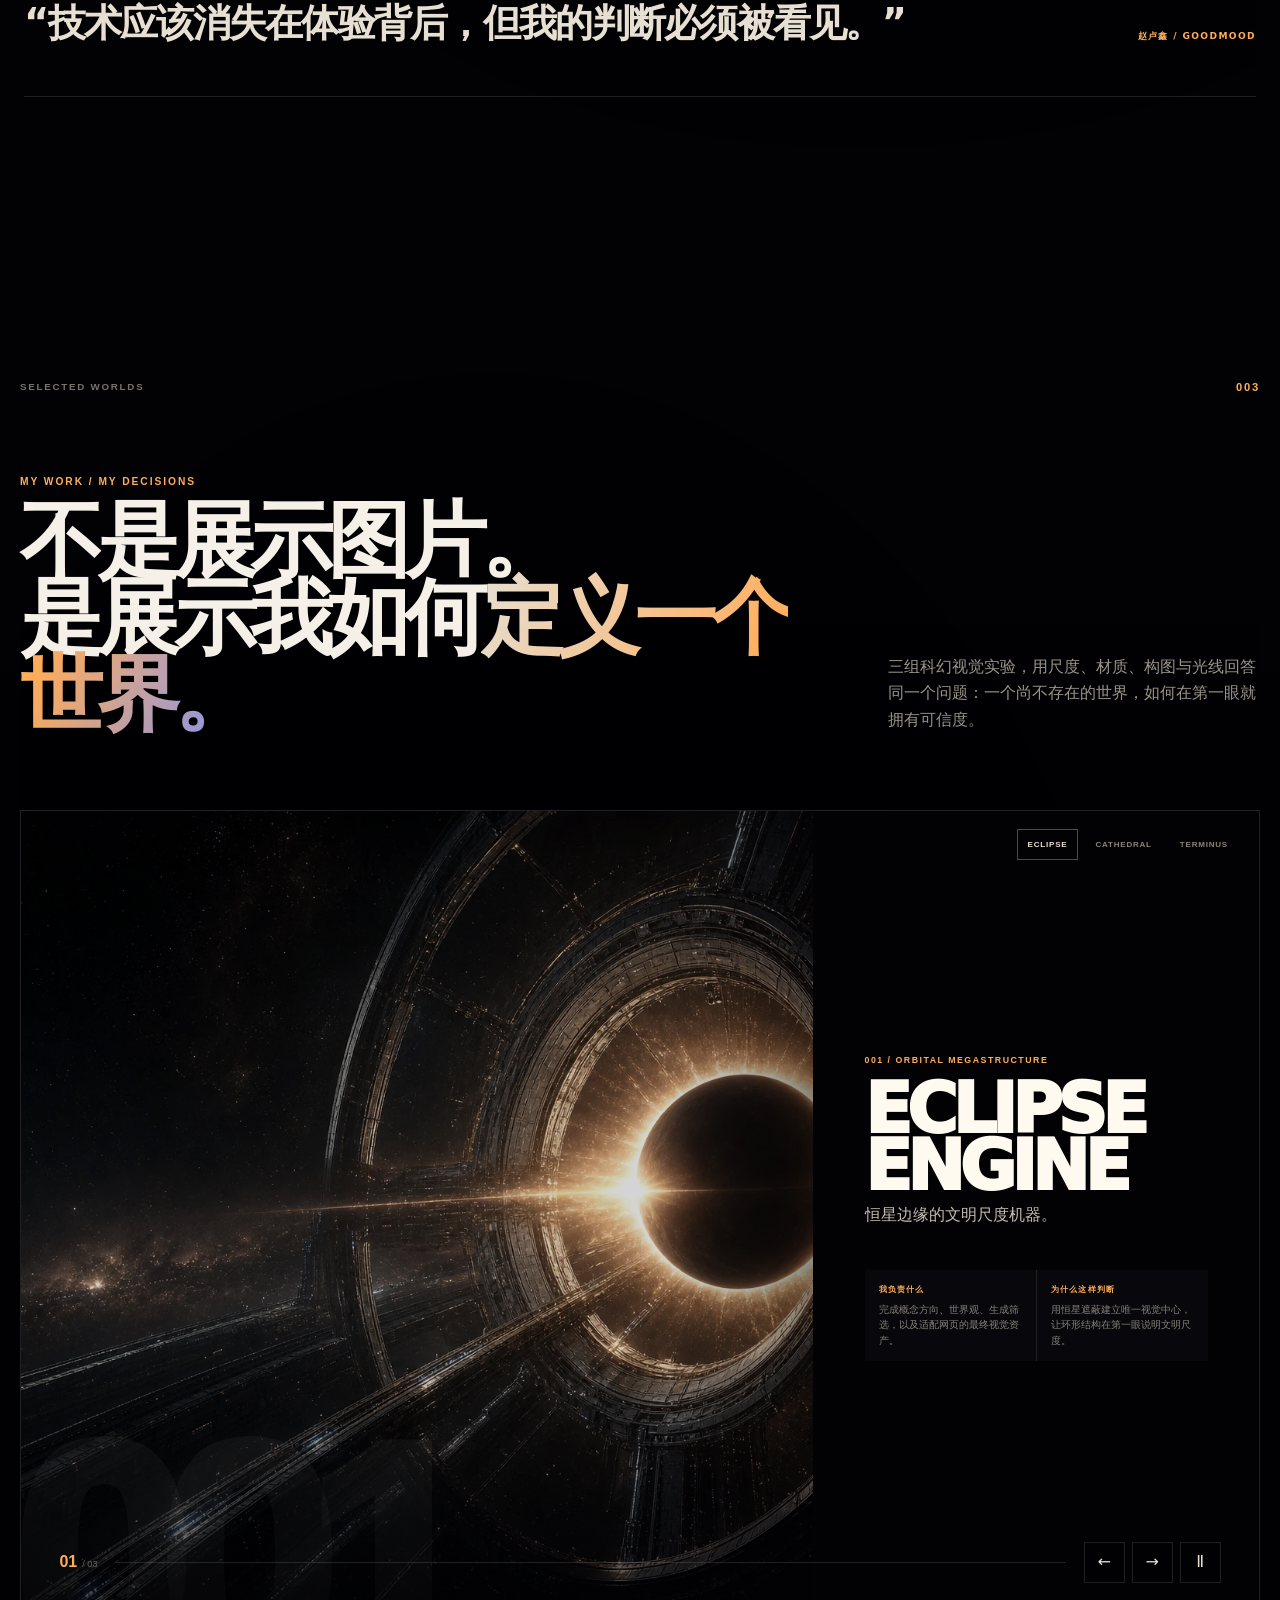
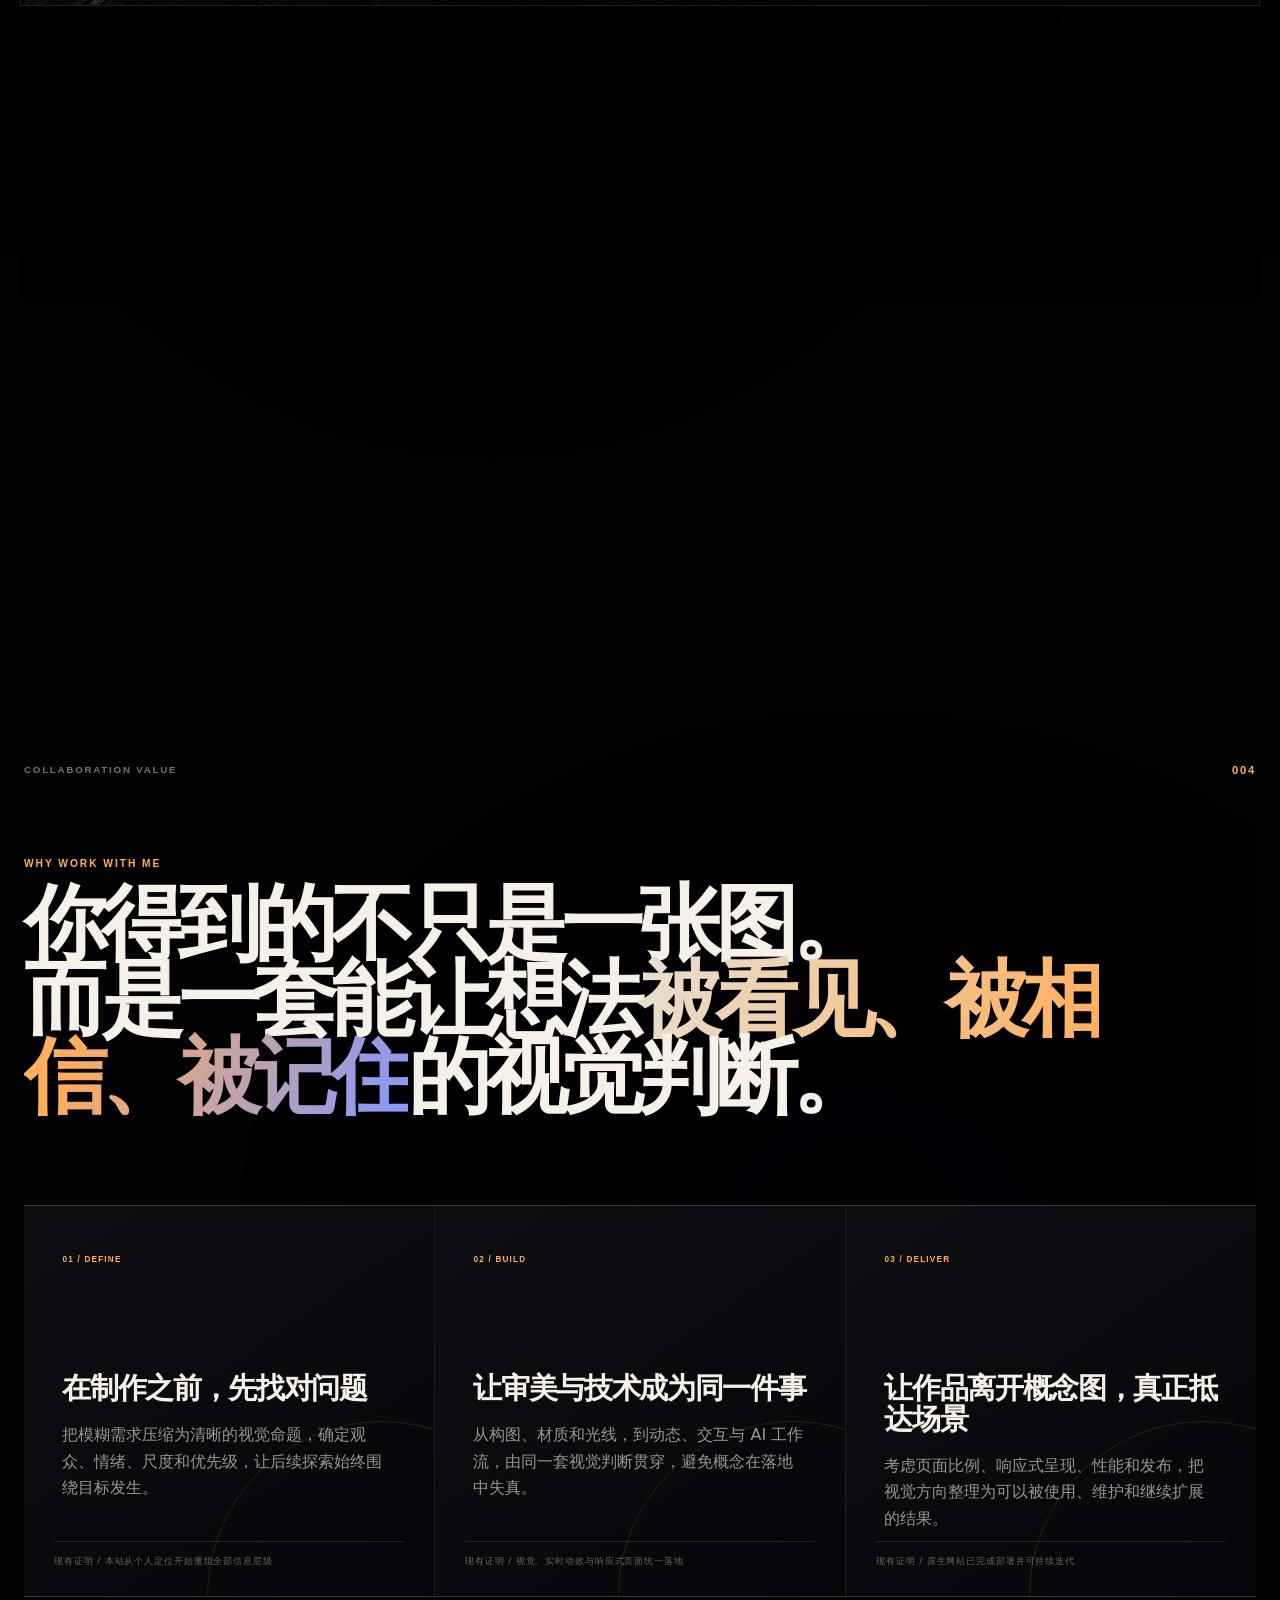
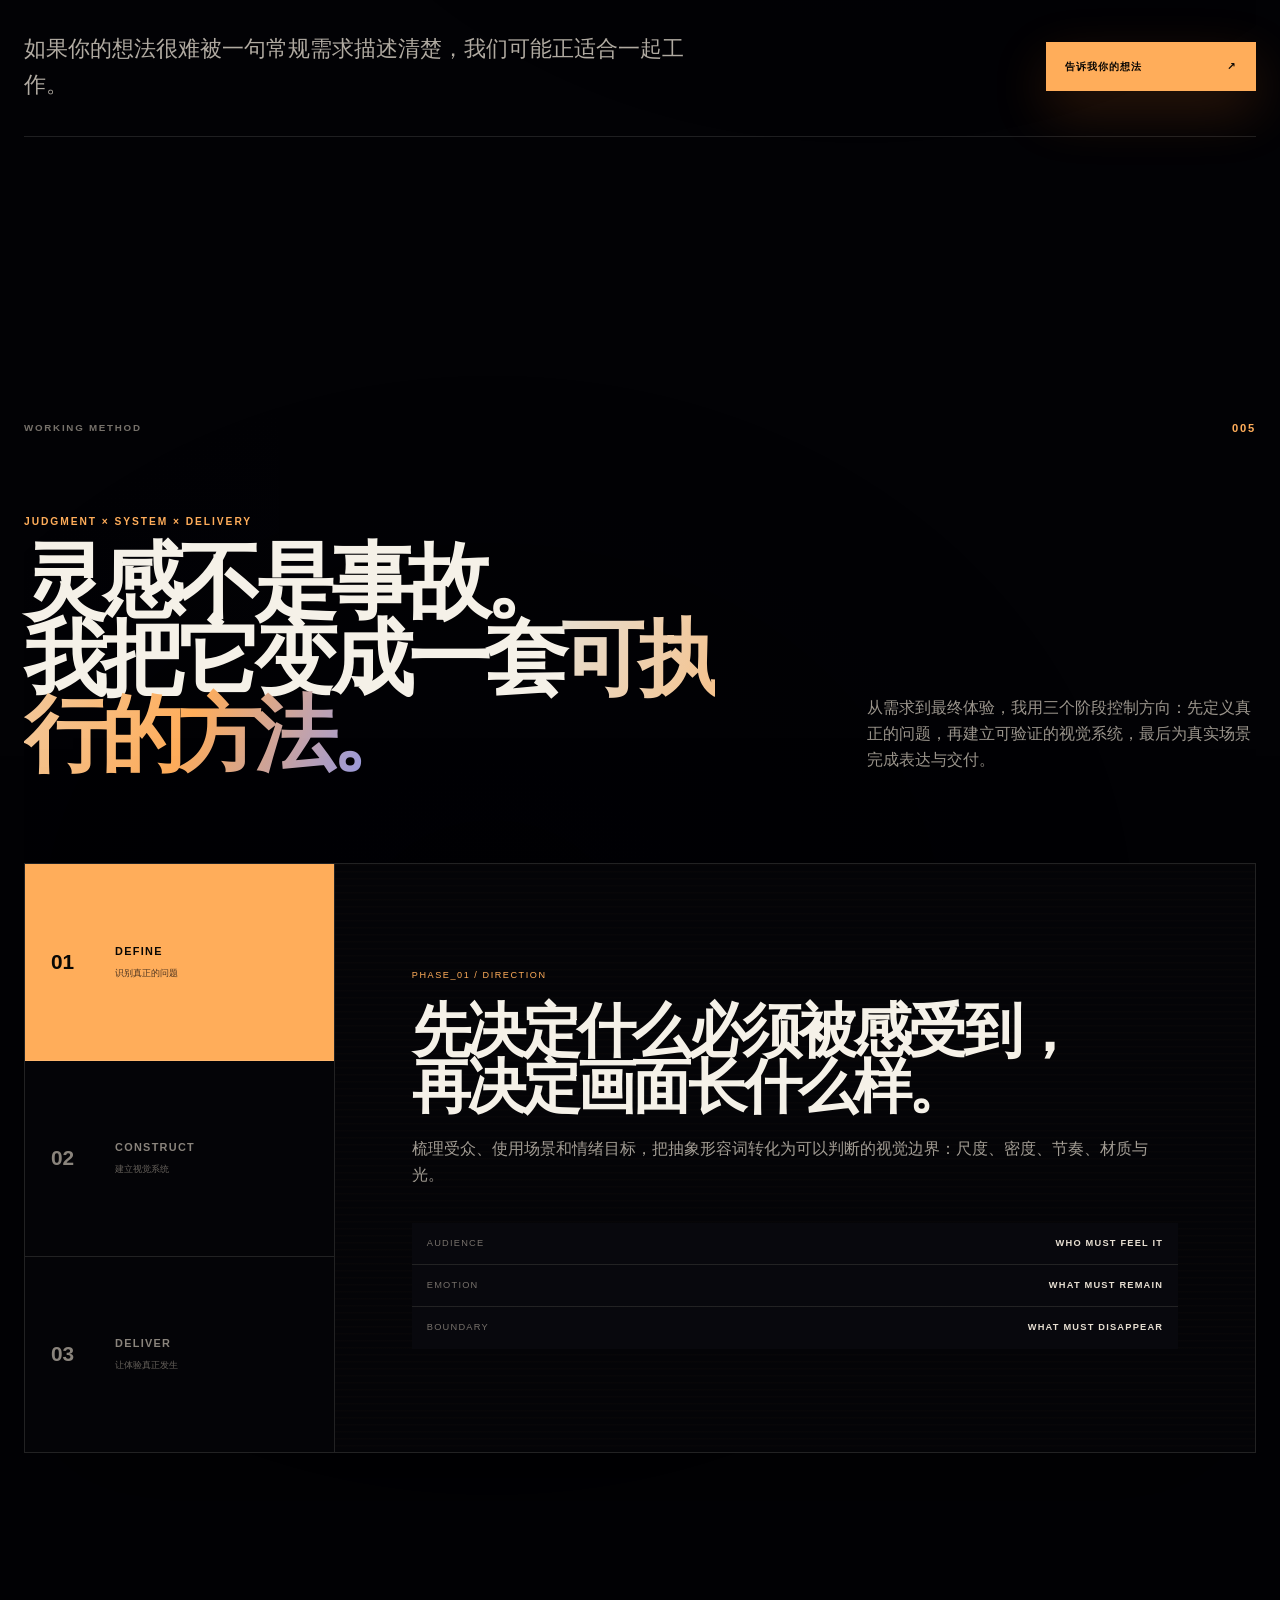
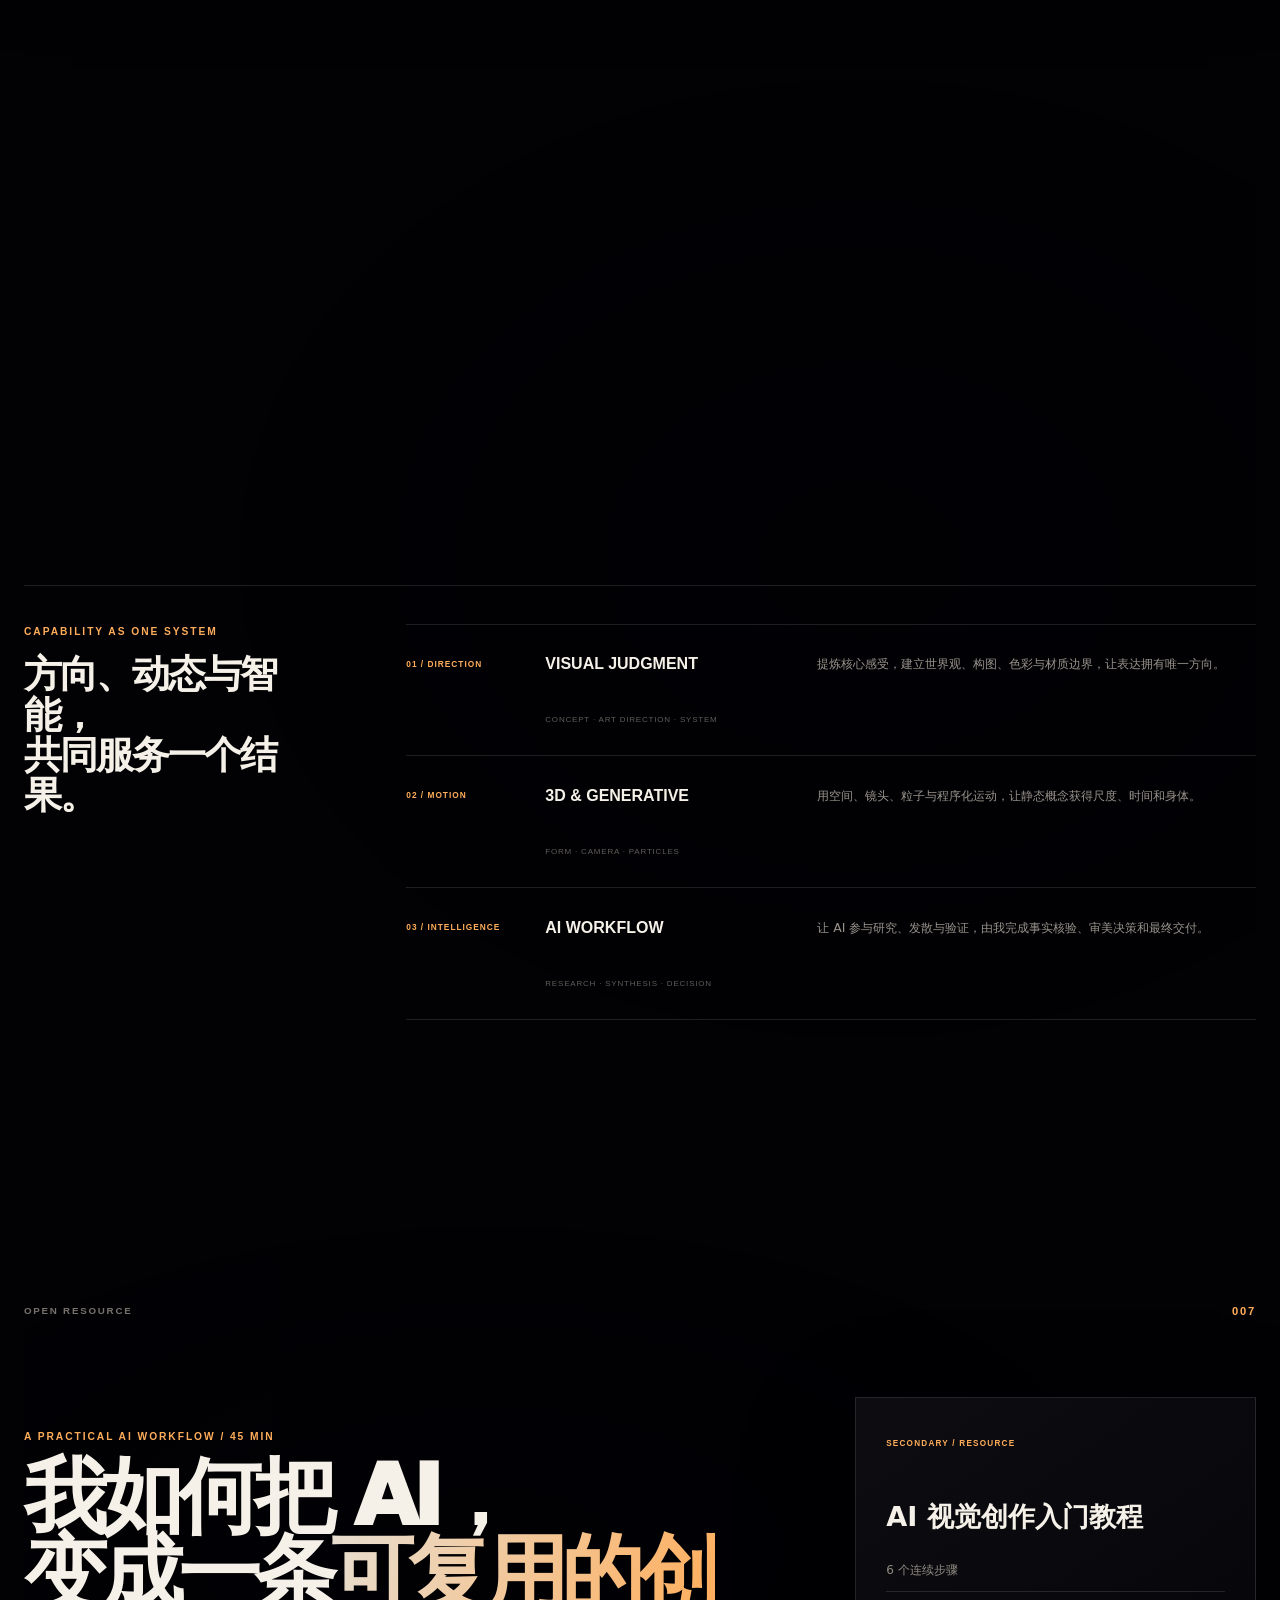
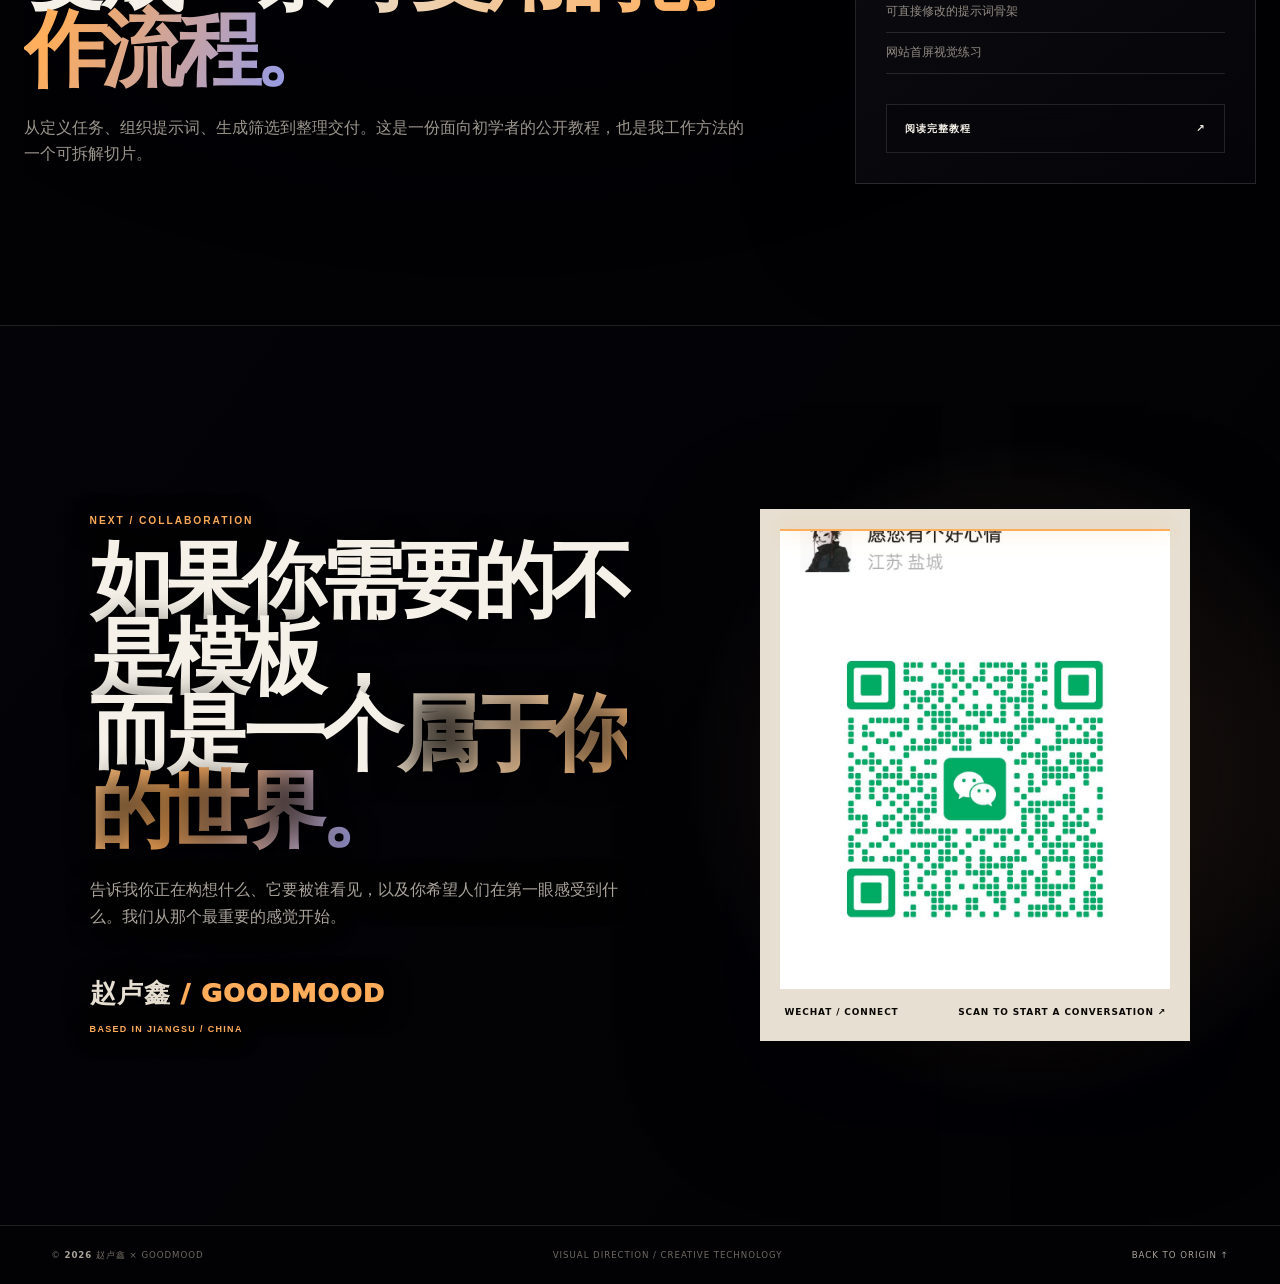
==== commit ad2d0ec6: "Keep original layout with technical typography" ====
--- a/index.html
+++ b/index.html
@@ -9,7 +9,7 @@
   <script>
     if ('scrollRestoration' in history) history.scrollRestoration = 'manual';
   </script>
-  <link rel="stylesheet" href="style.css?v=20260711-06">
+  <link rel="stylesheet" href="style.css?v=20260712-01">
   <link rel="stylesheet" href="tutorial.css">
   <link rel="stylesheet" href="effects.css?v=20260711-06">
   <link rel="preload" as="image" href="assets/hero-helios-lance.webp">
--- a/style.css
+++ b/style.css
@@ -17,6 +17,9 @@
   --violet: var(--ion);
   --pink: var(--bone);
   --grad: linear-gradient(112deg, var(--bone), var(--amber) 58%, var(--ion));
+  --font-body: Inter, "Arial Black", "Microsoft YaHei", "PingFang SC", system-ui, sans-serif;
+  --font-display: "Microsoft YaHei UI", "PingFang SC", "Noto Sans CJK SC", system-ui, sans-serif;
+  --font-tech: "Bahnschrift", "DIN Alternate", "Aptos Narrow", "Roboto Condensed", "Arial Narrow", "Segoe UI", sans-serif;
   --nav-h: 76px;
   --page-progress: 0;
   --pointer-x: 0;
@@ -41,7 +44,7 @@
   background:
     radial-gradient(circle at 50% -10%, rgb(255 173 90 / 8%), transparent 28%),
     var(--bg);
-  font-family: Inter, "Arial Black", "Microsoft YaHei", "PingFang SC", system-ui, sans-serif;
+  font-family: var(--font-body);
   line-height: 1.65;
   overflow-x: hidden;
 }
@@ -90,6 +93,45 @@
 dl,
 dd {
   margin-top: 0;
+}
+
+h1,
+h2,
+h3,
+h4 {
+  font-family: var(--font-display);
+}
+
+.brand,
+.nav-status,
+.section-label,
+.overline,
+.identity-brand,
+.hero-index,
+.kinetic,
+.scroll-cue,
+.signal-strip,
+.value-equation,
+.hero-facts article > span,
+.identity-sigil > p,
+.work-slide figcaption > span,
+.work-visual-index,
+.work-counter,
+.work-tabs,
+.value-card > span,
+.protocol-tab,
+.panel-id,
+.parameter-map,
+.force-diagram,
+.output-meta,
+.card-num,
+.focus-cards h4,
+.focus-cards small,
+.tutorial-card > span,
+.location {
+  font-family: var(--font-tech);
+  font-variant-numeric: tabular-nums slashed-zero;
+  font-feature-settings: "tnum" 1, "zero" 1;
 }
 
 .skip-link {
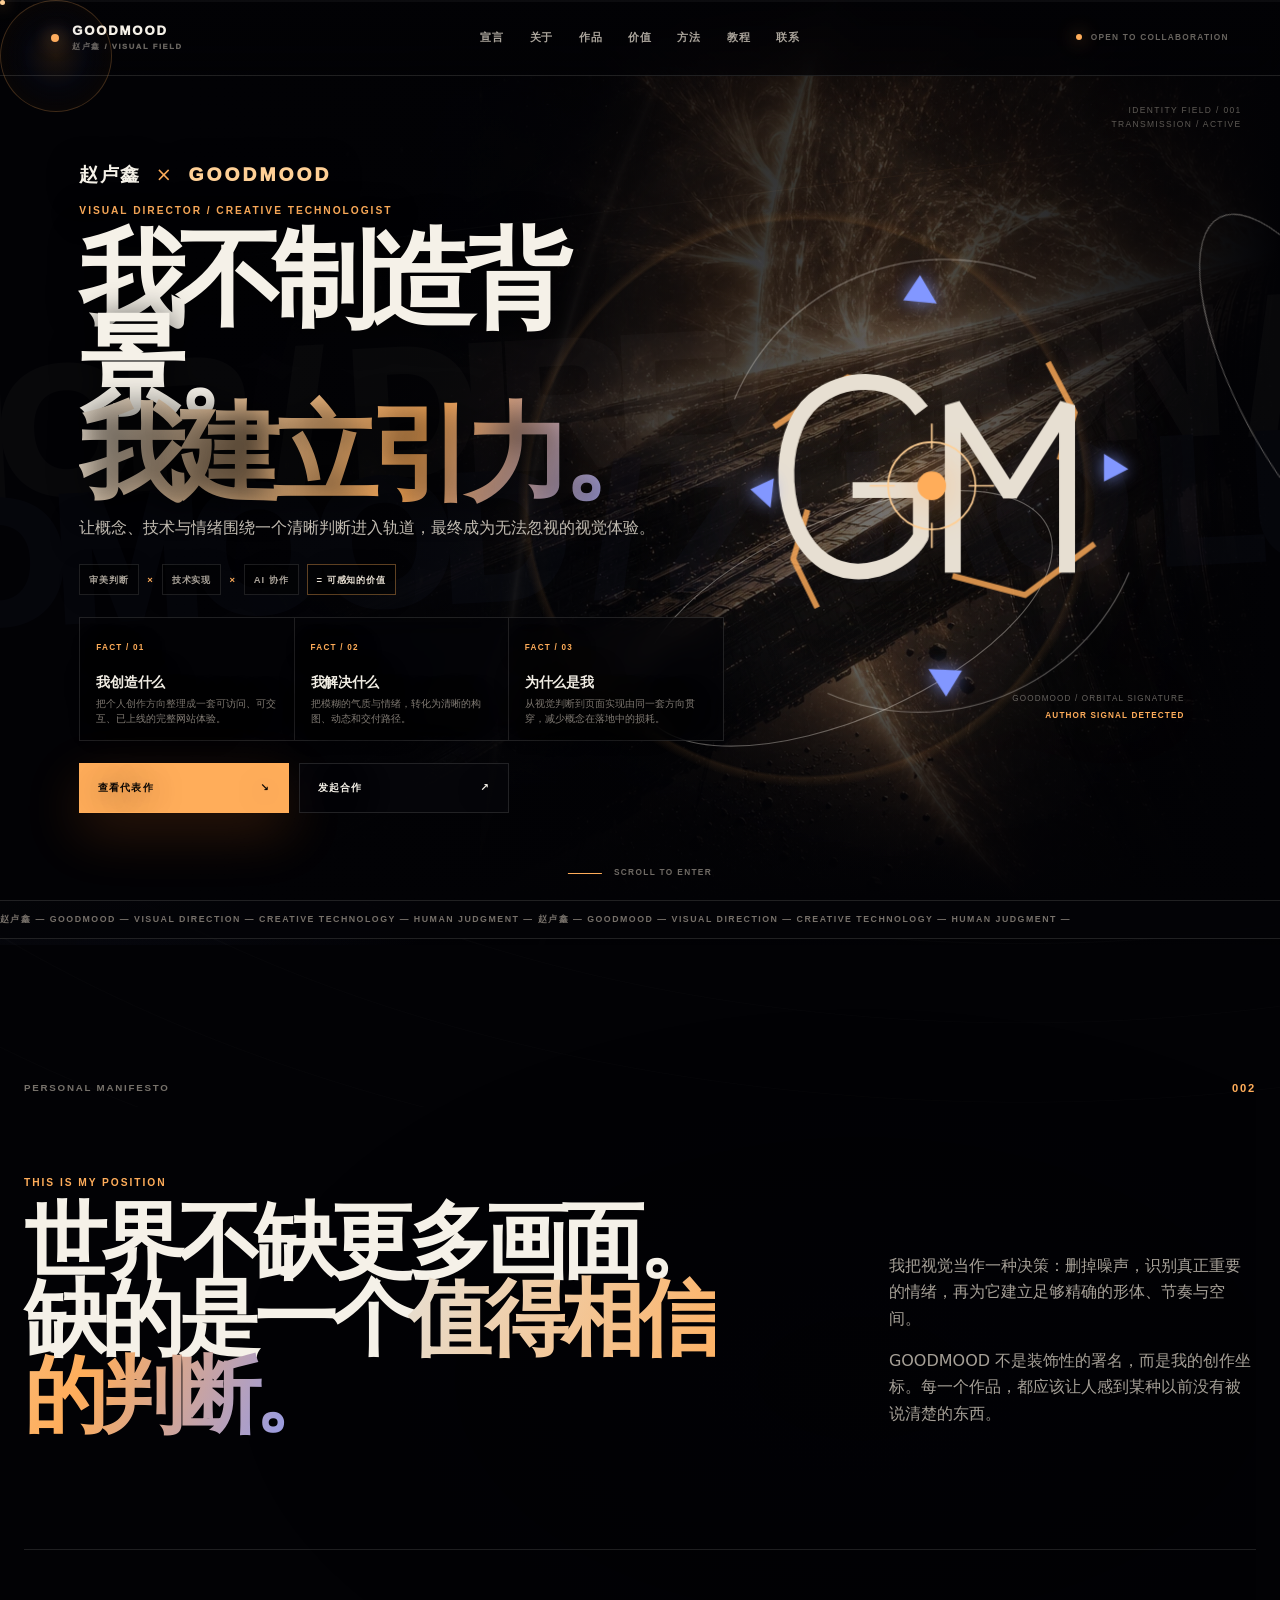
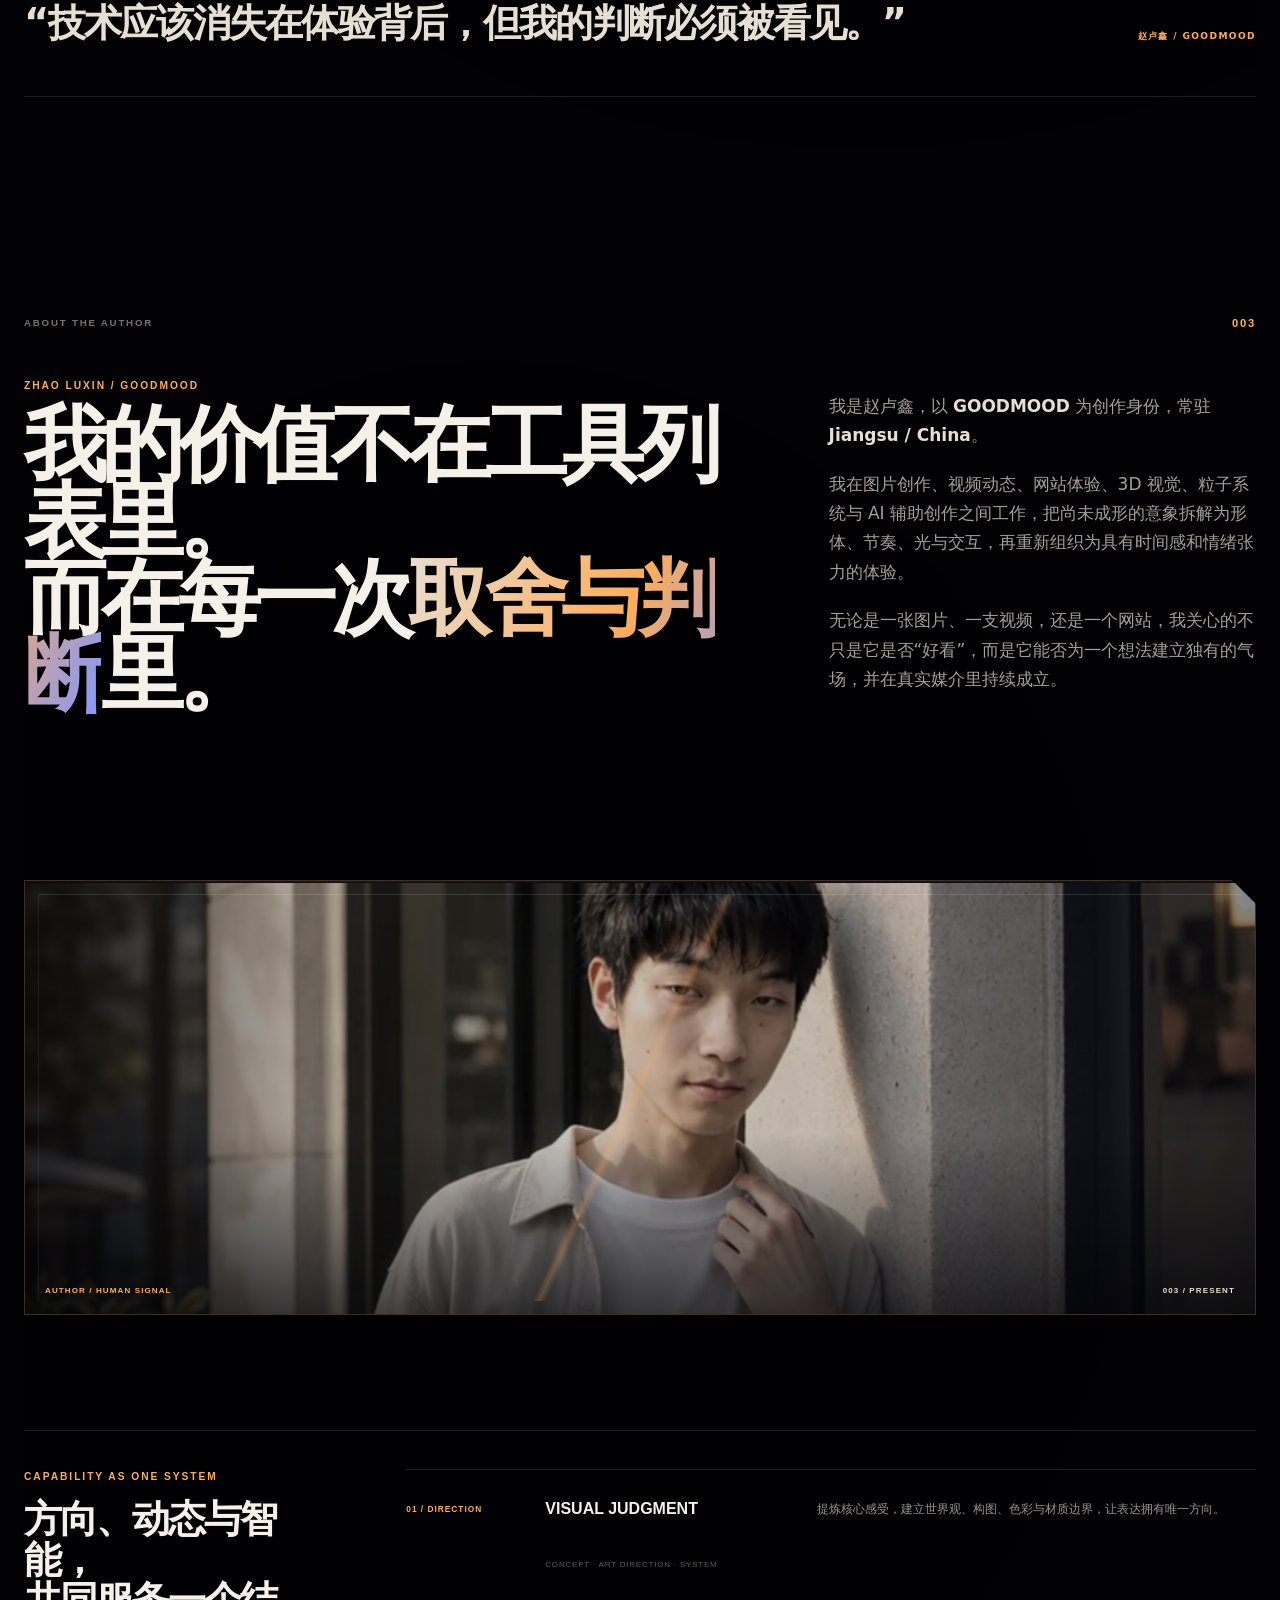
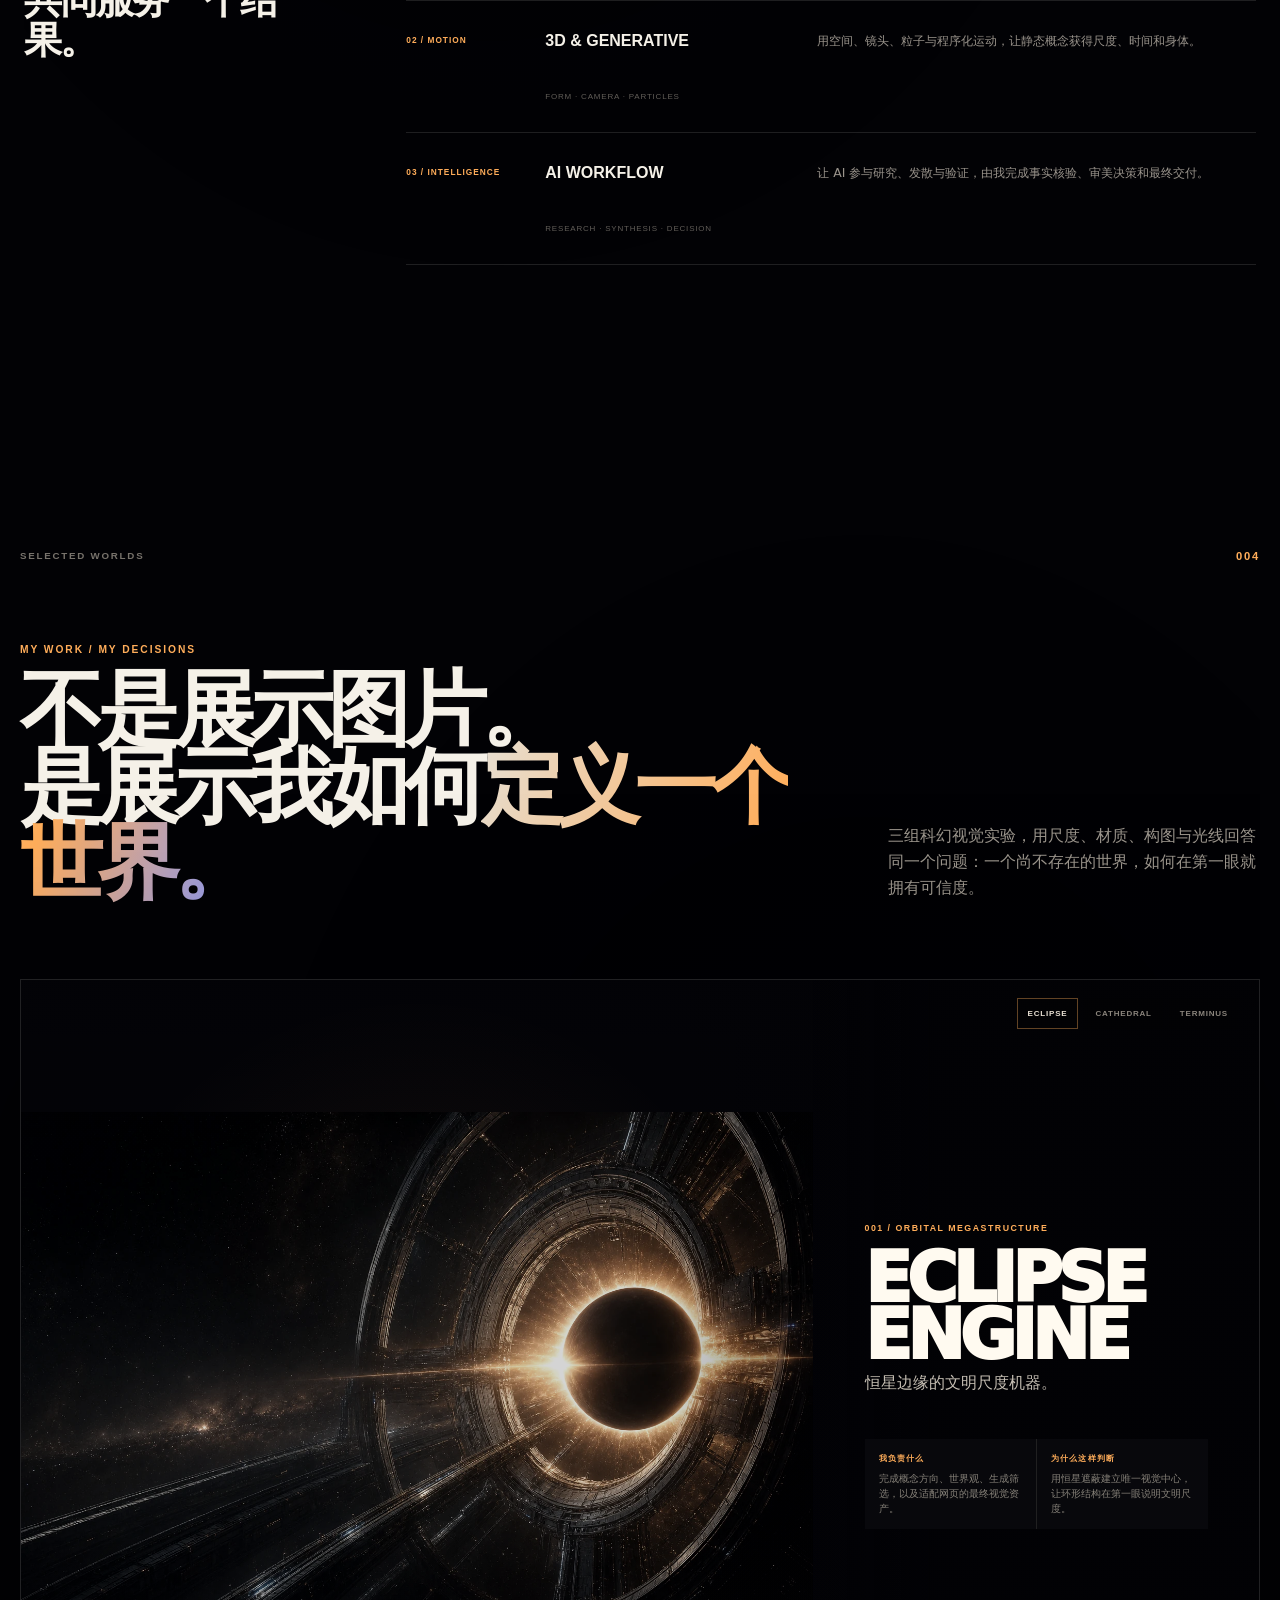
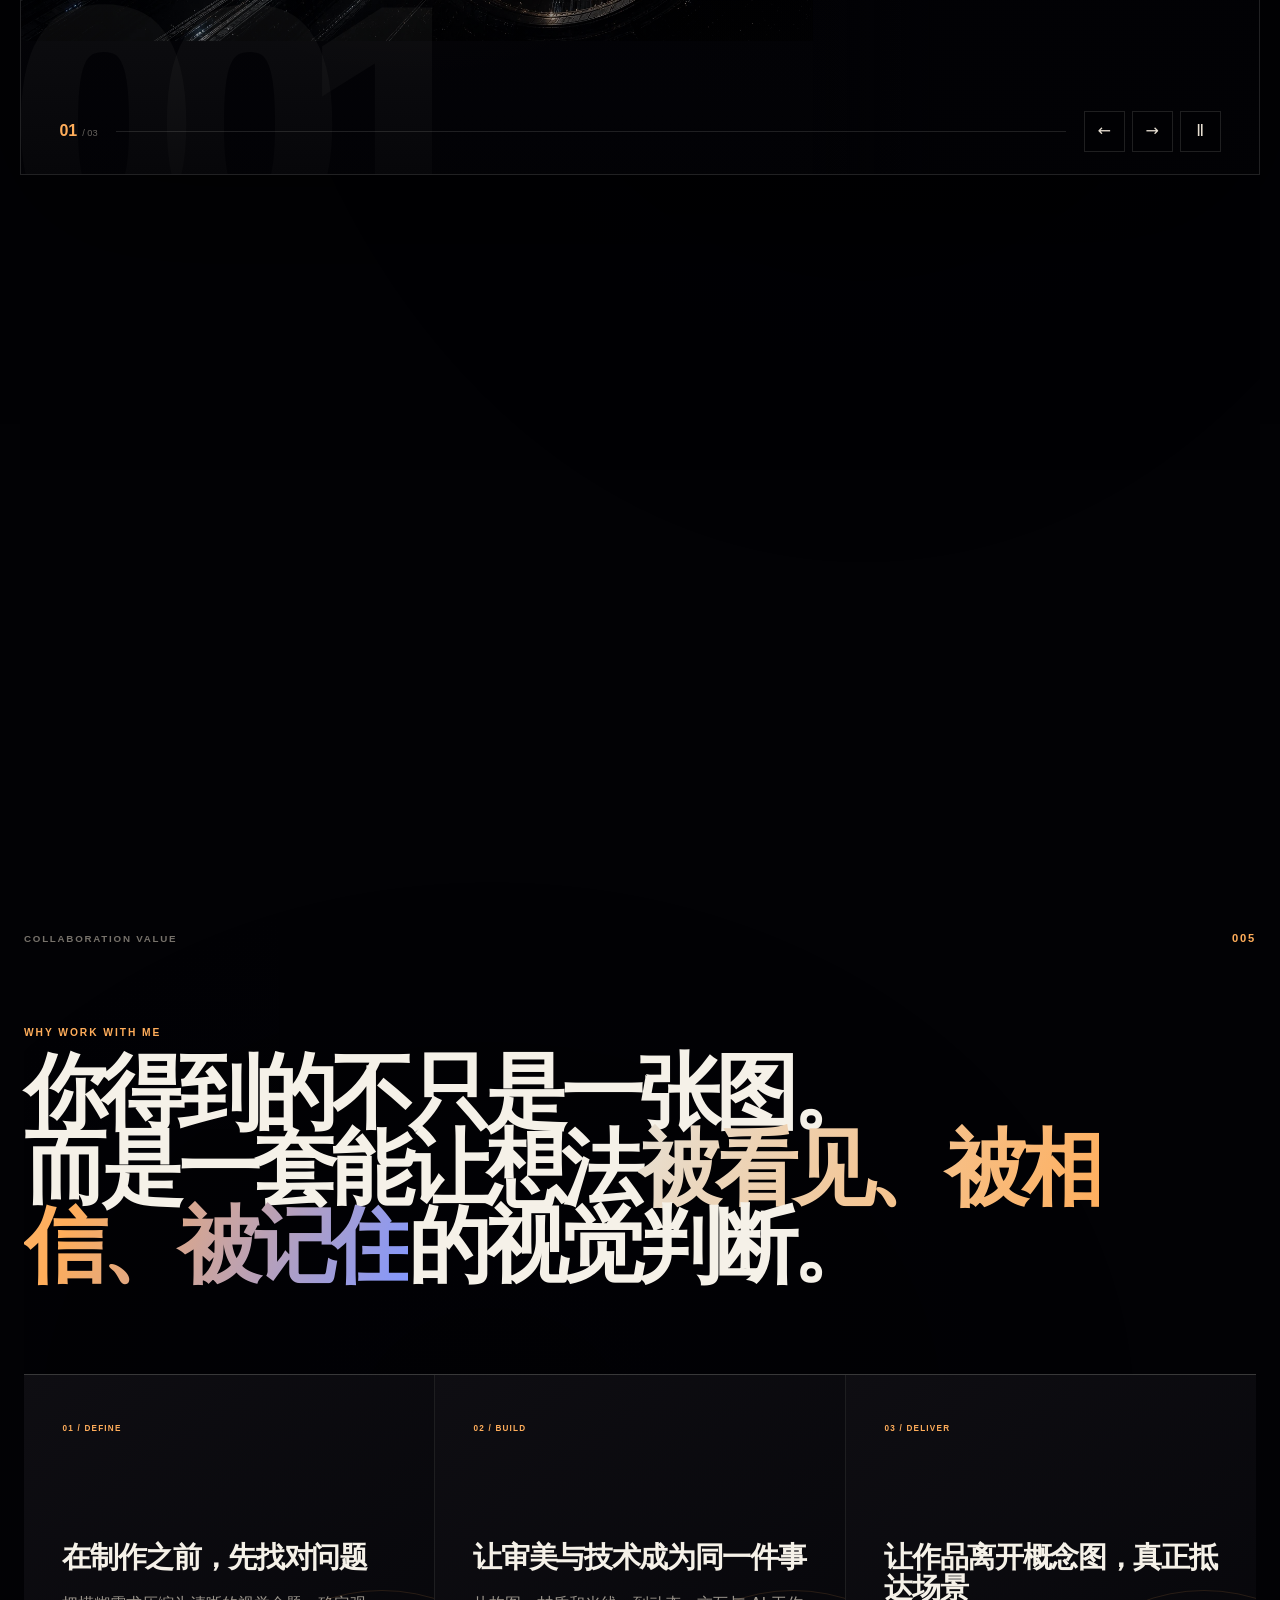
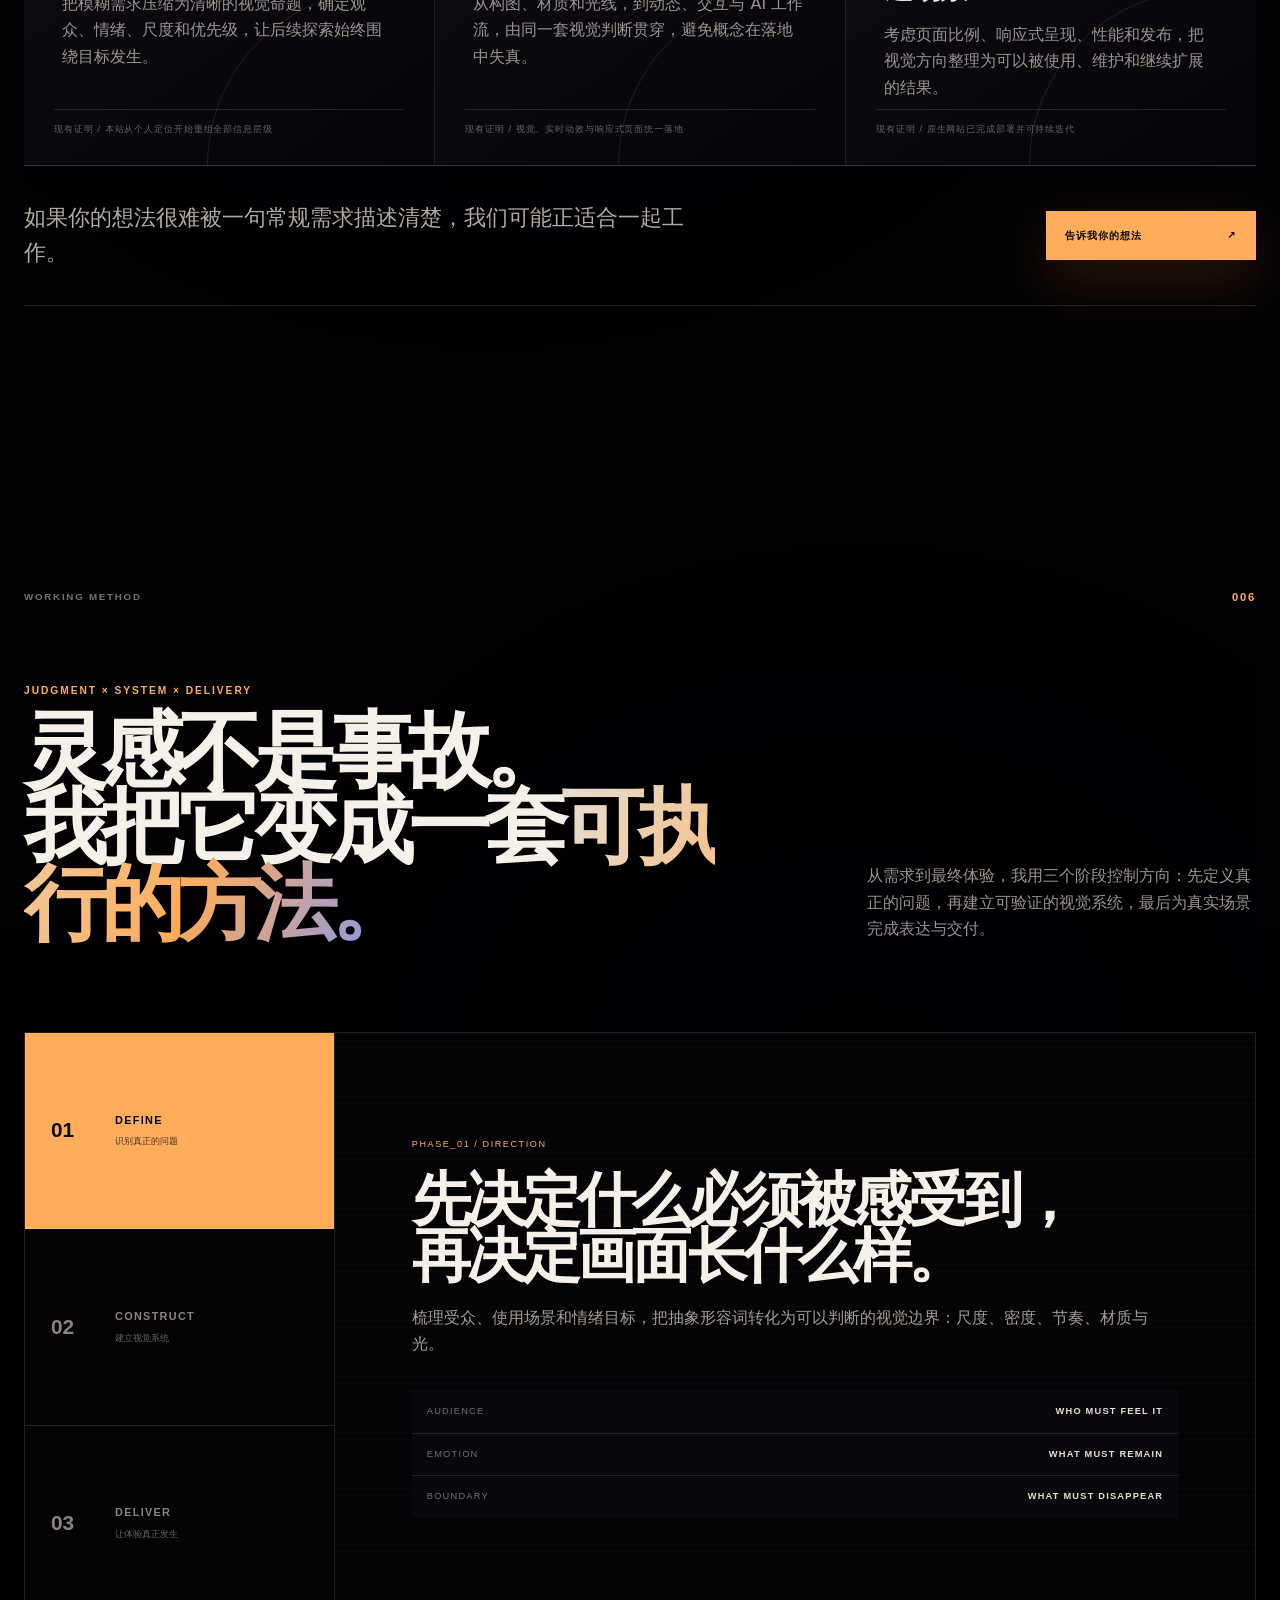
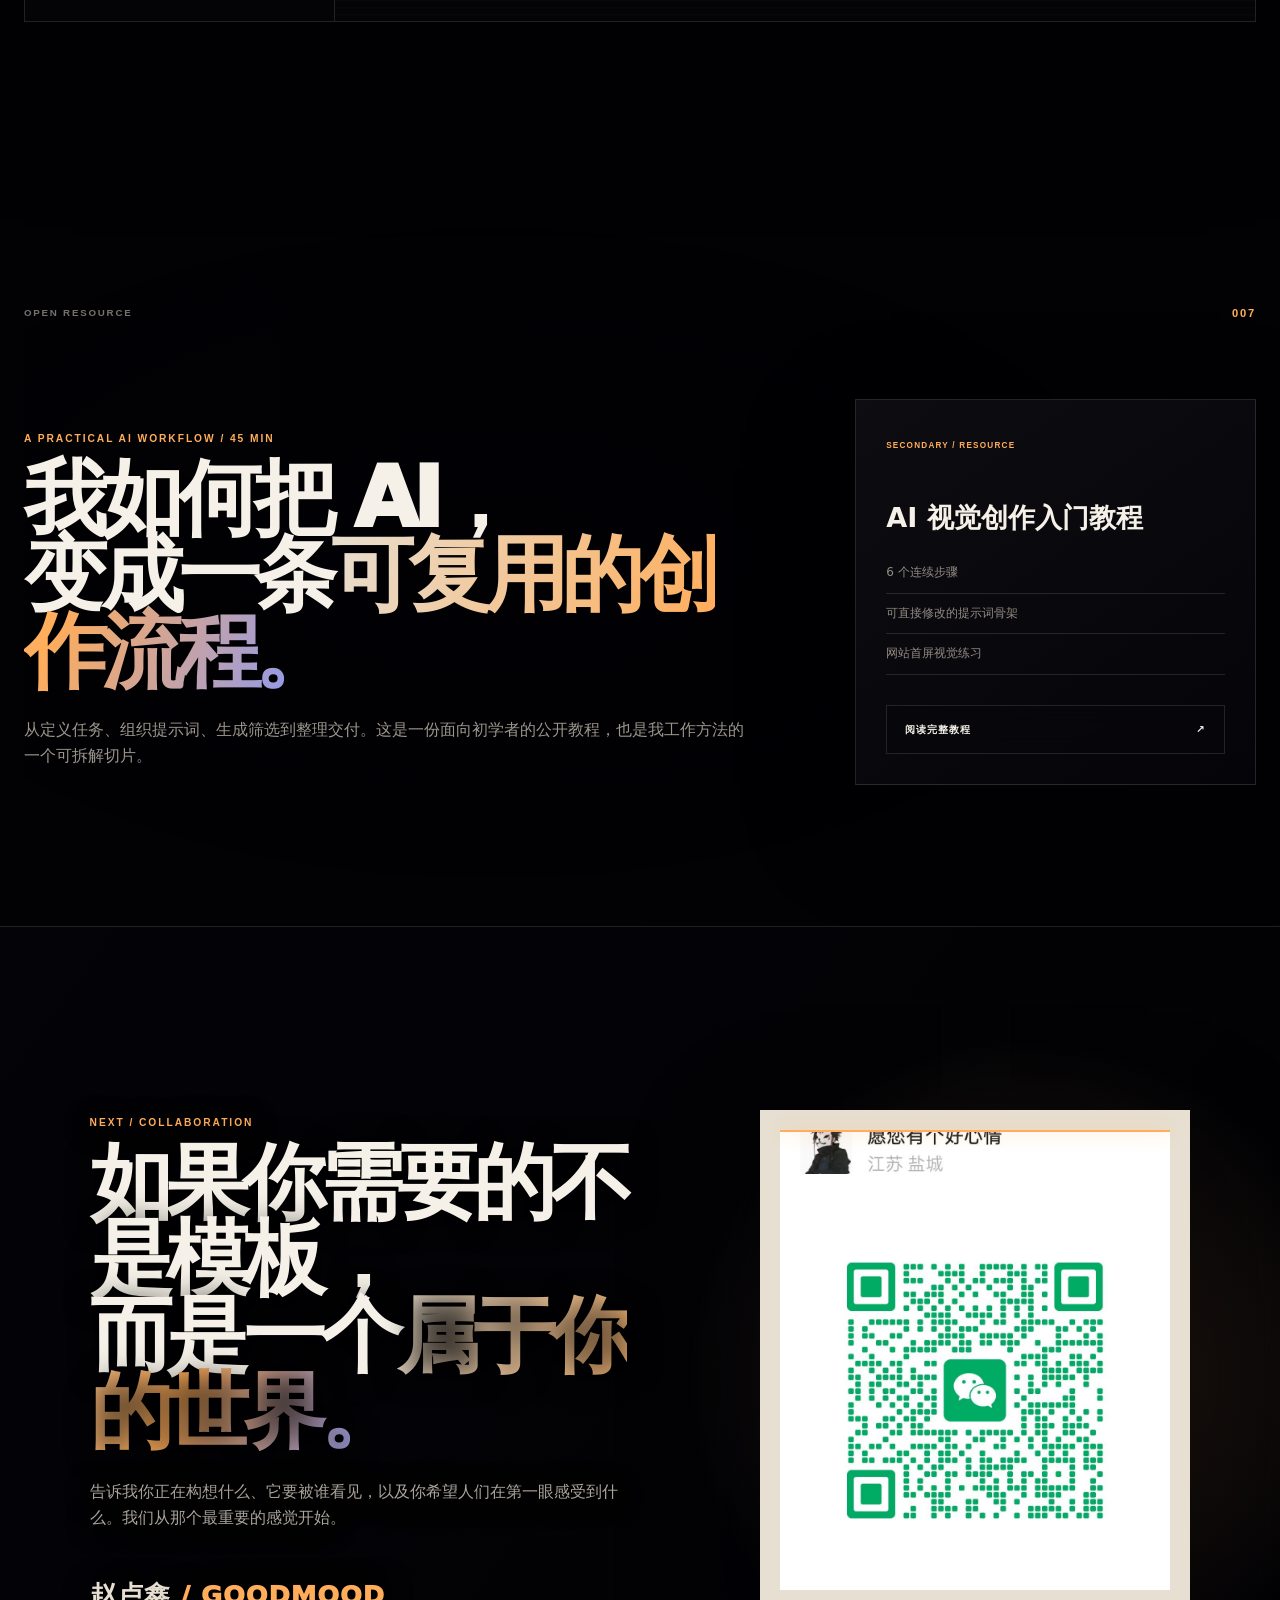
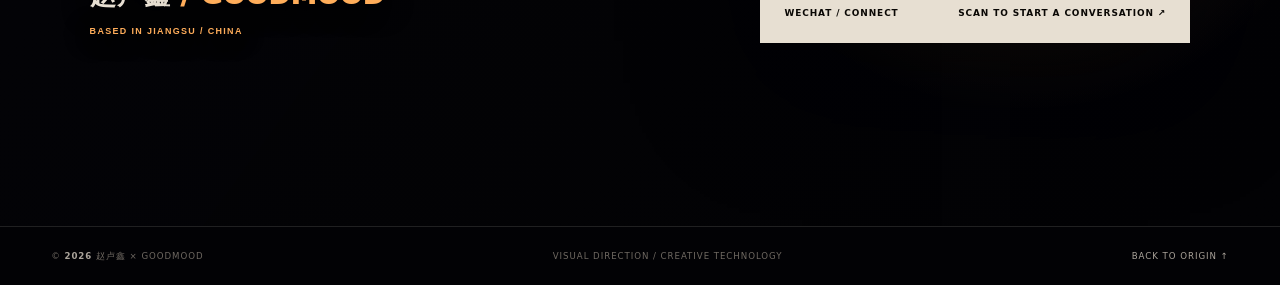
==== commit 5df9d8d5: "feat: bring profile forward and show full work images" ====
--- a/index.html
+++ b/index.html
@@ -9,9 +9,9 @@
   <script>
     if ('scrollRestoration' in history) history.scrollRestoration = 'manual';
   </script>
-  <link rel="stylesheet" href="style.css?v=20260712-01">
+  <link rel="stylesheet" href="style.css?v=20260713-01">
   <link rel="stylesheet" href="tutorial.css">
-  <link rel="stylesheet" href="effects.css?v=20260711-06">
+  <link rel="stylesheet" href="effects.css?v=20260713-01">
   <link rel="preload" as="image" href="assets/hero-helios-lance.webp">
 </head>
 <body class="site-home">
@@ -36,10 +36,10 @@
     </button>
     <nav aria-label="主要导航">
       <a href="#manifesto">宣言</a>
+      <a href="#profile">关于</a>
       <a href="#works">作品</a>
       <a href="#value">价值</a>
       <a href="#process">方法</a>
-      <a href="#profile">关于</a>
       <a href="#ai-tutorial">教程</a>
       <a href="#contact">联系</a>
     </nav>
@@ -165,8 +165,55 @@
       </blockquote>
     </section>
 
-    <section class="works section works-odyssey" id="works" data-cosmos-scene="2" aria-labelledby="works-title">
-      <div class="section-label reveal"><span>SELECTED WORLDS</span><b>003</b></div>
+    <section class="profile section" id="profile" data-cosmos-scene="2" aria-labelledby="profile-title">
+      <div class="section-label reveal"><span>ABOUT THE AUTHOR</span><b>003</b></div>
+      <div class="profile-grid">
+        <div class="profile-heading reveal">
+          <p class="overline">ZHAO LUXIN / GOODMOOD</p>
+          <h2 id="profile-title">我的价值不在工具列表里。<br>而在每一次<strong>取舍与判断</strong>里。</h2>
+        </div>
+        <div class="profile-copy reveal">
+          <!-- EDITABLE COPY: 用你的真实个人经历、背景和目标替换以下简介。 -->
+          <p>我是赵卢鑫，以 <b>GOODMOOD</b> 为创作身份，常驻 <b>Jiangsu / China</b>。</p>
+          <p>我在图片创作、视频动态、网站体验、3D 视觉、粒子系统与 AI 辅助创作之间工作，把尚未成形的意象拆解为形体、节奏、光与交互，再重新组织为具有时间感和情绪张力的体验。</p>
+          <p>无论是一张图片、一支视频，还是一个网站，我关心的不只是它是否“好看”，而是它能否为一个想法建立独有的气场，并在真实媒介里持续成立。</p>
+        </div>
+        <figure class="profile-portrait reveal">
+          <img src="assets/profile-zhao-luxin.webp" width="800" height="1686" alt="赵卢鑫站在街边建筑前的日常照片" loading="lazy" decoding="async">
+          <figcaption><span>AUTHOR / HUMAN SIGNAL</span><b>003 / PRESENT</b></figcaption>
+        </figure>
+      </div>
+
+      <div class="capability-system reveal" aria-labelledby="capability-title">
+        <div class="capability-intro">
+          <p class="overline">CAPABILITY AS ONE SYSTEM</p>
+          <h3 id="capability-title">方向、动态与智能，<br>共同服务一个结果。</h3>
+        </div>
+        <div class="focus-cards">
+          <article>
+            <span class="card-num">01 / DIRECTION</span>
+            <h4>VISUAL JUDGMENT</h4>
+            <p>提炼核心感受，建立世界观、构图、色彩与材质边界，让表达拥有唯一方向。</p>
+            <small>CONCEPT · ART DIRECTION · SYSTEM</small>
+          </article>
+          <article>
+            <span class="card-num">02 / MOTION</span>
+            <h4>3D &amp; GENERATIVE</h4>
+            <p>用空间、镜头、粒子与程序化运动，让静态概念获得尺度、时间和身体。</p>
+            <small>FORM · CAMERA · PARTICLES</small>
+          </article>
+          <article>
+            <span class="card-num">03 / INTELLIGENCE</span>
+            <h4>AI WORKFLOW</h4>
+            <p>让 AI 参与研究、发散与验证，由我完成事实核验、审美决策和最终交付。</p>
+            <small>RESEARCH · SYNTHESIS · DECISION</small>
+          </article>
+        </div>
+      </div>
+    </section>
+
+    <section class="works section works-odyssey" id="works" data-cosmos-scene="3" aria-labelledby="works-title">
+      <div class="section-label reveal"><span>SELECTED WORLDS</span><b>004</b></div>
       <div class="works-heading reveal">
         <div>
           <p class="overline">MY WORK / MY DECISIONS</p>
@@ -245,7 +292,7 @@
     </section>
 
     <section class="value section" id="value" data-cosmos-scene="3" aria-labelledby="value-title">
-      <div class="section-label reveal"><span>COLLABORATION VALUE</span><b>004</b></div>
+      <div class="section-label reveal"><span>COLLABORATION VALUE</span><b>005</b></div>
       <div class="value-heading reveal">
         <p class="overline">WHY WORK WITH ME</p>
         <h2 id="value-title">你得到的不只是一张图。<br>而是一套能让想法<strong>被看见、被相信、被记住</strong>的视觉判断。</h2>
@@ -280,8 +327,8 @@
       </div>
     </section>
 
-    <section class="process section" id="process" data-cosmos-scene="3" aria-labelledby="process-title">
-      <div class="section-label reveal"><span>WORKING METHOD</span><b>005</b></div>
+    <section class="process section" id="process" data-cosmos-scene="4" aria-labelledby="process-title">
+      <div class="section-label reveal"><span>WORKING METHOD</span><b>006</b></div>
       <div class="process-intro">
         <div class="reveal">
           <p class="overline">JUDGMENT × SYSTEM × DELIVERY</p>
@@ -315,49 +362,6 @@
             <h3>最后一公里不是导出。<br>是让价值抵达真实场景。</h3>
             <p>针对网站、内容或动态媒介完成比例、节奏、性能和响应式调整，同时整理可继续使用的资产与规则。</p>
             <div class="output-meta">OUTPUT / VISUAL SYSTEM · MOTION ASSETS · RESPONSIVE EXPERIENCE · DELIVERY NOTES</div>
-          </article>
-        </div>
-      </div>
-    </section>
-
-    <section class="profile section" id="profile" data-cosmos-scene="4" aria-labelledby="profile-title">
-      <div class="section-label reveal"><span>ABOUT THE AUTHOR</span><b>006</b></div>
-      <div class="profile-grid">
-        <div class="profile-heading reveal">
-          <p class="overline">ZHAO LUXIN / GOODMOOD</p>
-          <h2 id="profile-title">我的价值不在工具列表里。<br>而在每一次<strong>取舍与判断</strong>里。</h2>
-        </div>
-        <div class="profile-copy reveal">
-          <!-- EDITABLE COPY: 用你的真实个人经历、背景和目标替换以下简介。 -->
-          <p>我是赵卢鑫，以 GOODMOOD 为创作身份，常驻 <b>Jiangsu / China</b>。</p>
-          <p>我在视觉方向、3D 动态、粒子系统与 AI 辅助创作之间工作，把尚未成形的意象拆解为形体、节奏与光，再重新组织为具有时间感和情绪张力的体验。</p>
-          <p>我关心的不只是画面是否“好看”，而是它能否为一个想法建立独有的气场，并在真实的媒介里持续成立。</p>
-        </div>
-      </div>
-
-      <div class="capability-system reveal" aria-labelledby="capability-title">
-        <div class="capability-intro">
-          <p class="overline">CAPABILITY AS ONE SYSTEM</p>
-          <h3 id="capability-title">方向、动态与智能，<br>共同服务一个结果。</h3>
-        </div>
-        <div class="focus-cards">
-          <article>
-            <span class="card-num">01 / DIRECTION</span>
-            <h4>VISUAL JUDGMENT</h4>
-            <p>提炼核心感受，建立世界观、构图、色彩与材质边界，让表达拥有唯一方向。</p>
-            <small>CONCEPT · ART DIRECTION · SYSTEM</small>
-          </article>
-          <article>
-            <span class="card-num">02 / MOTION</span>
-            <h4>3D &amp; GENERATIVE</h4>
-            <p>用空间、镜头、粒子与程序化运动，让静态概念获得尺度、时间和身体。</p>
-            <small>FORM · CAMERA · PARTICLES</small>
-          </article>
-          <article>
-            <span class="card-num">03 / INTELLIGENCE</span>
-            <h4>AI WORKFLOW</h4>
-            <p>让 AI 参与研究、发散与验证，由我完成事实核验、审美决策和最终交付。</p>
-            <small>RESEARCH · SYNTHESIS · DECISION</small>
           </article>
         </div>
       </div>
--- a/style.css
+++ b/style.css
@@ -919,15 +919,21 @@
 
 .work-visual {
   position: relative;
+  display: grid;
+  place-items: center;
   min-width: 0;
   height: 100%;
   overflow: hidden;
+  background:
+    radial-gradient(circle at 50% 45%, rgb(255 173 90 / 8%), transparent 58%),
+    #030307;
 }
 
 .work-visual img {
   width: 100%;
   height: 100%;
-  object-fit: cover;
+  object-fit: contain;
+  object-position: center;
   filter: contrast(1.06) saturate(.78) brightness(.83);
 }
 
@@ -1349,8 +1355,89 @@
   align-items: end;
 }
 
+.profile-portrait {
+  position: relative;
+  grid-column: 1 / -1;
+  height: clamp(360px, 34vw, 470px);
+  margin: clamp(34px, 5vw, 64px) 0 0;
+  overflow: hidden;
+  border: 1px solid rgb(255 173 90 / 22%);
+  background: var(--panel);
+  clip-path: polygon(0 0, calc(100% - 24px) 0, 100% 24px, 100% 100%, 0 100%);
+  box-shadow:
+    0 42px 120px rgb(0 0 0 / 42%),
+    inset 0 0 0 1px rgb(245 241 232 / 3%);
+}
+
+.profile-portrait::before,
+.profile-portrait::after {
+  content: "";
+  position: absolute;
+  pointer-events: none;
+}
+
+.profile-portrait::before {
+  z-index: 2;
+  inset: 13px;
+  border-top: 1px solid rgb(245 241 232 / 22%);
+  border-left: 1px solid rgb(245 241 232 / 10%);
+  background: linear-gradient(115deg, transparent 49%, rgb(255 173 90 / 38%) 49.5%, transparent 50%) no-repeat;
+  opacity: .64;
+}
+
+.profile-portrait::after {
+  z-index: 1;
+  inset: 0;
+  background:
+    linear-gradient(90deg, rgb(2 2 5 / 72%) 0, transparent 28% 74%, rgb(2 2 5 / 34%) 100%),
+    linear-gradient(0deg, rgb(2 2 5 / 68%) 0, transparent 42%),
+    linear-gradient(110deg, rgb(255 173 90 / 9%), transparent 42%, rgb(130 151 255 / 6%));
+}
+
+.profile-portrait img {
+  width: 100%;
+  height: 100%;
+  object-fit: cover;
+  object-position: 50% 17%;
+  filter: saturate(.72) contrast(1.08) brightness(.78);
+  transform: scale(1.045);
+  transition: filter .55s ease, transform 1s cubic-bezier(.16, .84, .22, 1);
+}
+
+.profile-portrait:hover img {
+  filter: saturate(.86) contrast(1.05) brightness(.88);
+  transform: scale(1.018);
+}
+
+.profile-portrait figcaption {
+  position: absolute;
+  z-index: 3;
+  right: 20px;
+  bottom: 17px;
+  left: 20px;
+  display: flex;
+  justify-content: space-between;
+  gap: 20px;
+  color: var(--amber);
+  font-family: var(--font-tech);
+  font-size: .5rem;
+  font-weight: 900;
+  letter-spacing: .14em;
+}
+
+.profile-portrait figcaption b {
+  color: var(--bone);
+  font-weight: 700;
+}
+
 .profile-copy {
   color: #a59f96;
+  font-size: clamp(1.0625rem, 1.2vw, 1.125rem);
+  line-height: 1.72;
+}
+
+.profile-copy p {
+  margin-bottom: 1.15em;
 }
 
 .profile-copy b {
@@ -1728,28 +1815,43 @@
     max-width: 720px;
   }
 
+  .profile-portrait {
+    height: clamp(390px, 62vw, 540px);
+  }
+
   .work-slide {
-    display: block;
+    display: grid;
+    grid-template-columns: 1fr;
+    grid-template-rows: minmax(220px, 43%) minmax(0, 57%);
   }
 
   .work-visual {
-    position: absolute;
-    inset: 0;
+    position: relative;
+    inset: auto;
+    grid-column: 1;
+    grid-row: 1;
+    height: 100%;
+    min-height: 0;
+    border-bottom: 1px solid rgb(245 241 232 / 12%);
+  }
+
+  .work-visual img {
+    padding: 16px 12px 8px;
   }
 
   .work-showcase::after {
-    background: linear-gradient(180deg, rgb(2 2 5 / 8%), rgb(2 2 5 / 40%) 42%, rgb(2 2 5 / 96%) 73%);
+    background: linear-gradient(180deg, rgb(2 2 5 / 12%), transparent 38%, rgb(2 2 5 / 25%) 44%, transparent 52%, rgb(2 2 5 / 18%));
   }
 
   .work-slide figcaption {
-    position: absolute;
-    right: 0;
-    bottom: 0;
-    left: 0;
-    justify-content: end;
-    min-height: 62%;
-    padding: 100px 28px 86px;
-    background: linear-gradient(180deg, transparent, rgb(2 2 5 / 96%) 48%);
+    position: relative;
+    inset: auto;
+    grid-column: 1;
+    grid-row: 2;
+    justify-content: start;
+    min-height: 0;
+    padding: clamp(24px, 4vh, 40px) 28px 86px;
+    background: linear-gradient(180deg, rgb(2 2 5 / 82%), rgb(2 2 5 / 98%));
   }
 
   .work-evidence {
@@ -1844,6 +1946,30 @@
     display: block;
     min-height: max(100svh, 920px);
     padding: calc(var(--nav-h) + 28px) 18px 52px;
+  }
+
+  .profile-portrait {
+    width: 100%;
+    height: auto;
+    aspect-ratio: 4 / 5;
+    margin-top: 30px;
+    clip-path: polygon(0 0, calc(100% - 18px) 0, 100% 18px, 100% 100%, 0 100%);
+  }
+
+  .profile-portrait img {
+    object-position: 50% 20%;
+  }
+
+  .profile-portrait figcaption {
+    right: 14px;
+    bottom: 13px;
+    left: 14px;
+    font-size: .44rem;
+  }
+
+  .profile-copy {
+    font-size: 1.04rem;
+    line-height: 1.72;
   }
 
   .hero-depth img {
@@ -1994,8 +2120,8 @@
   }
 
   .work-slide figcaption {
-    min-height: 66%;
-    padding: 100px 16px 76px;
+    min-height: 0;
+    padding: 22px 16px 70px;
   }
 
   .work-slide h3 {
--- a/effects.css
+++ b/effects.css
@@ -207,6 +207,11 @@
   transform: translateY(calc((.5 - var(--section-progress, .5)) * 22px));
 }
 
+.site-home .profile-portrait img {
+  translate: 0 calc((.5 - var(--section-progress, .5)) * 24px);
+  will-change: translate;
+}
+
 .button {
   position: relative;
   overflow: hidden;
@@ -240,7 +245,7 @@
 }
 
 .work-visual img {
-  transform: scale(1.07);
+  transform: scale(.985);
   transition: transform 7s cubic-bezier(.18, .74, .18, 1), filter .7s ease;
 }
 
@@ -455,6 +460,10 @@
     opacity: .24;
   }
 
+  .site-home .profile-portrait img {
+    translate: 0 calc((.5 - var(--section-progress, .5)) * 10px);
+  }
+
   .value-card:hover,
   .tutorial-card:hover {
     transform: none;
@@ -480,6 +489,7 @@
 
   .hero-depth img,
   .identity-sigil,
+  .profile-portrait img,
   .qr-card,
   .manifesto-quote,
   .value-cta,
